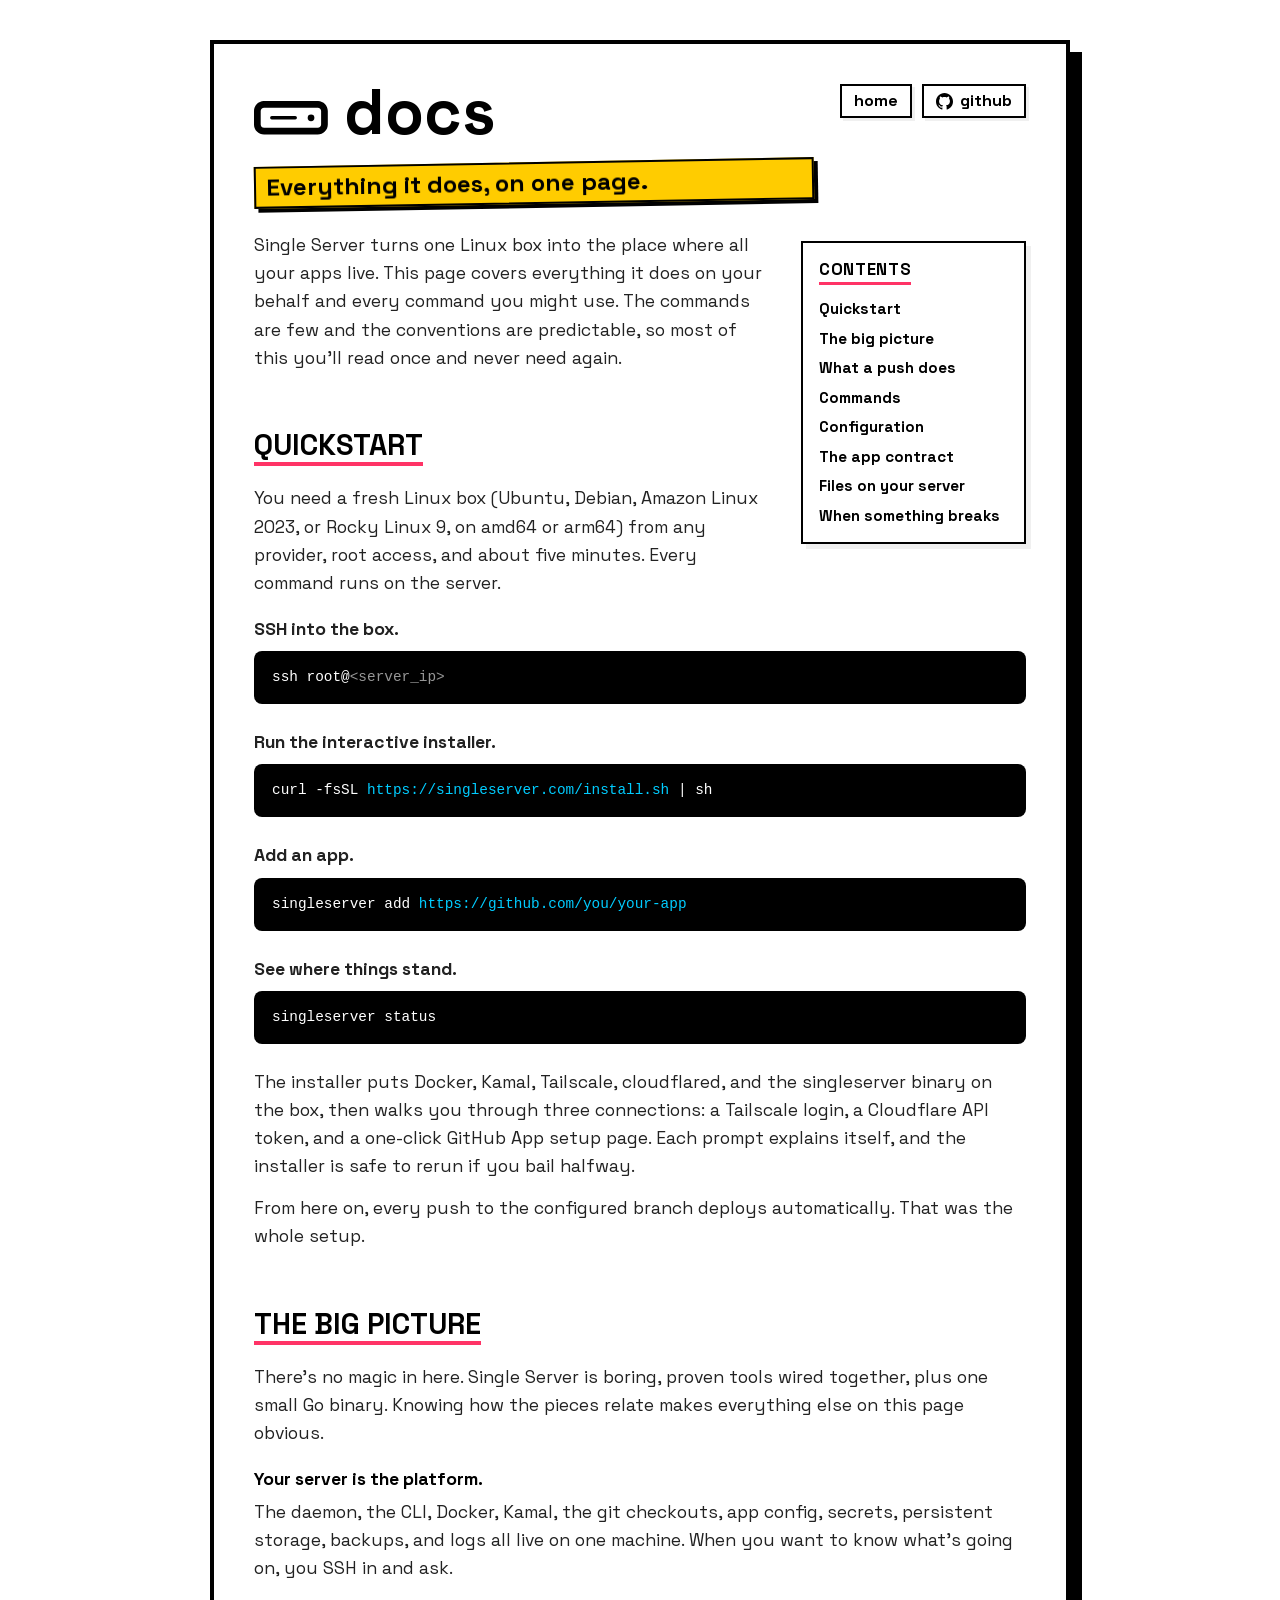
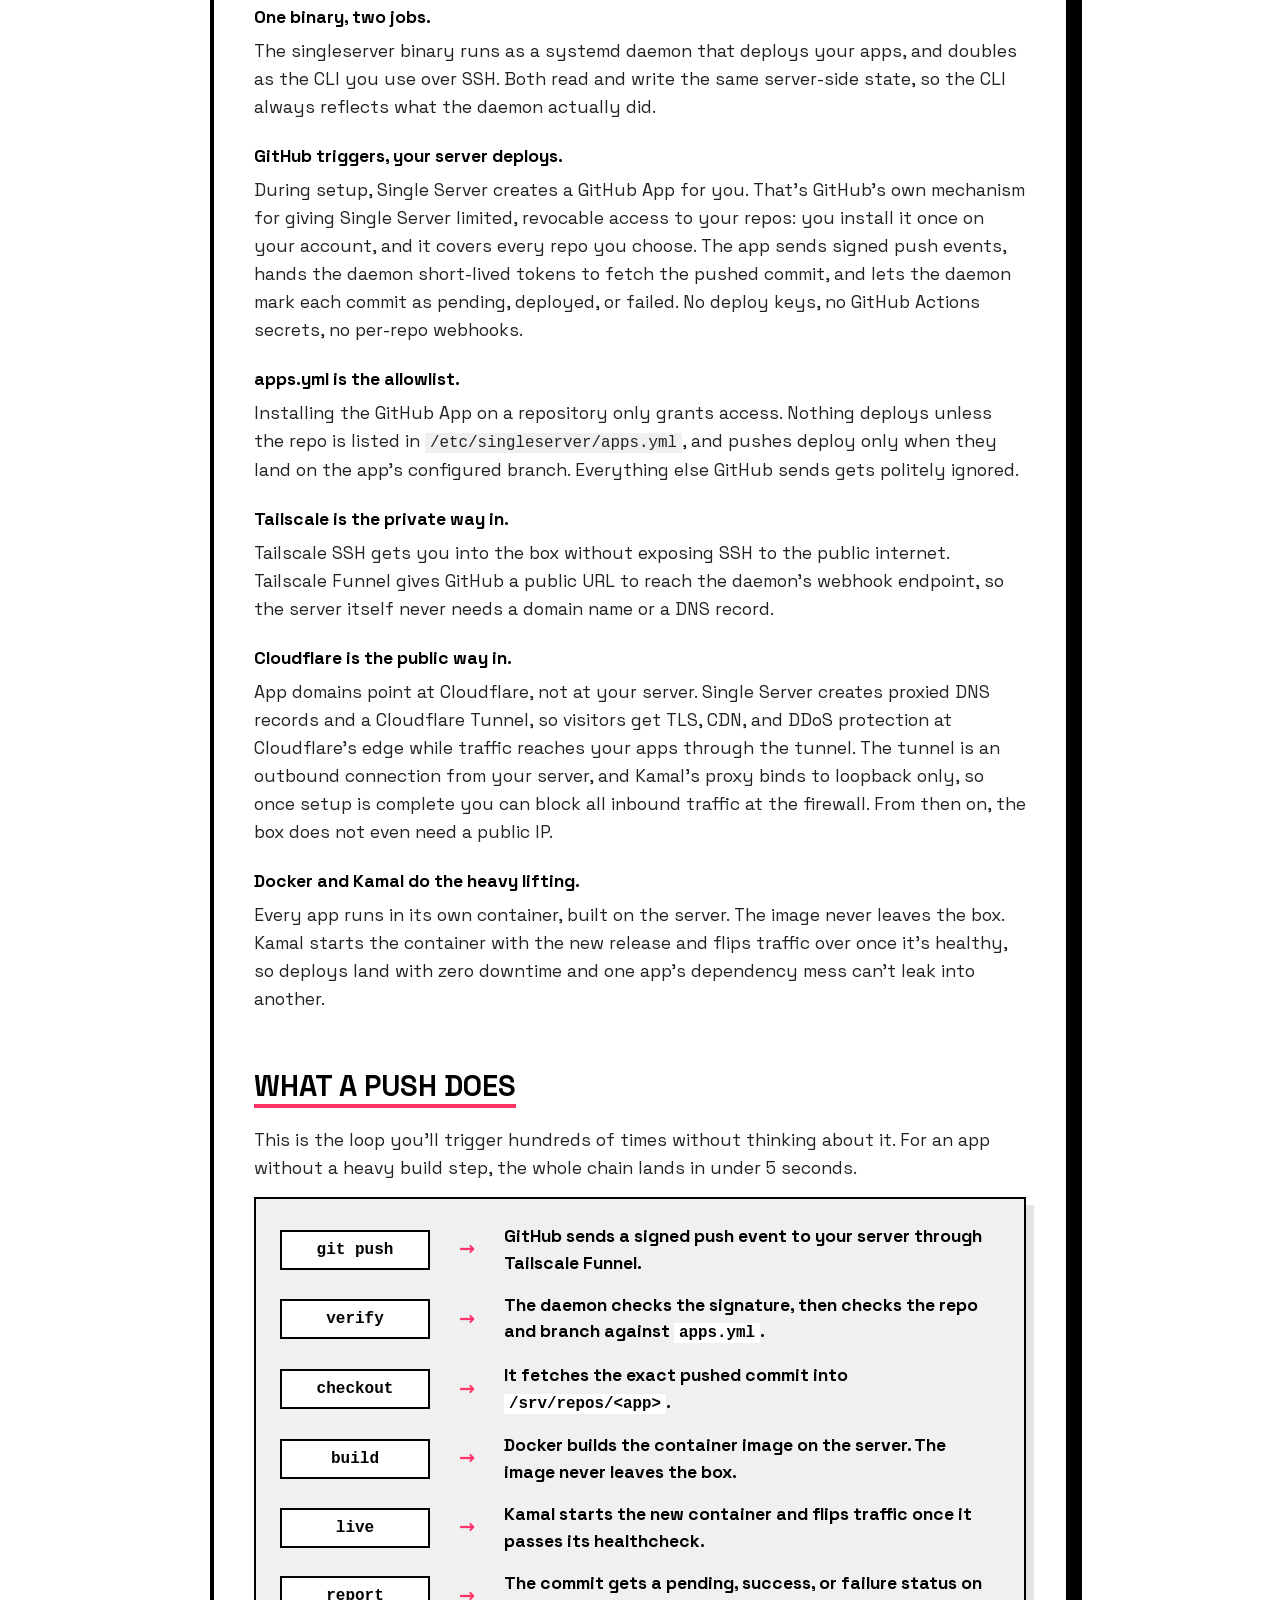
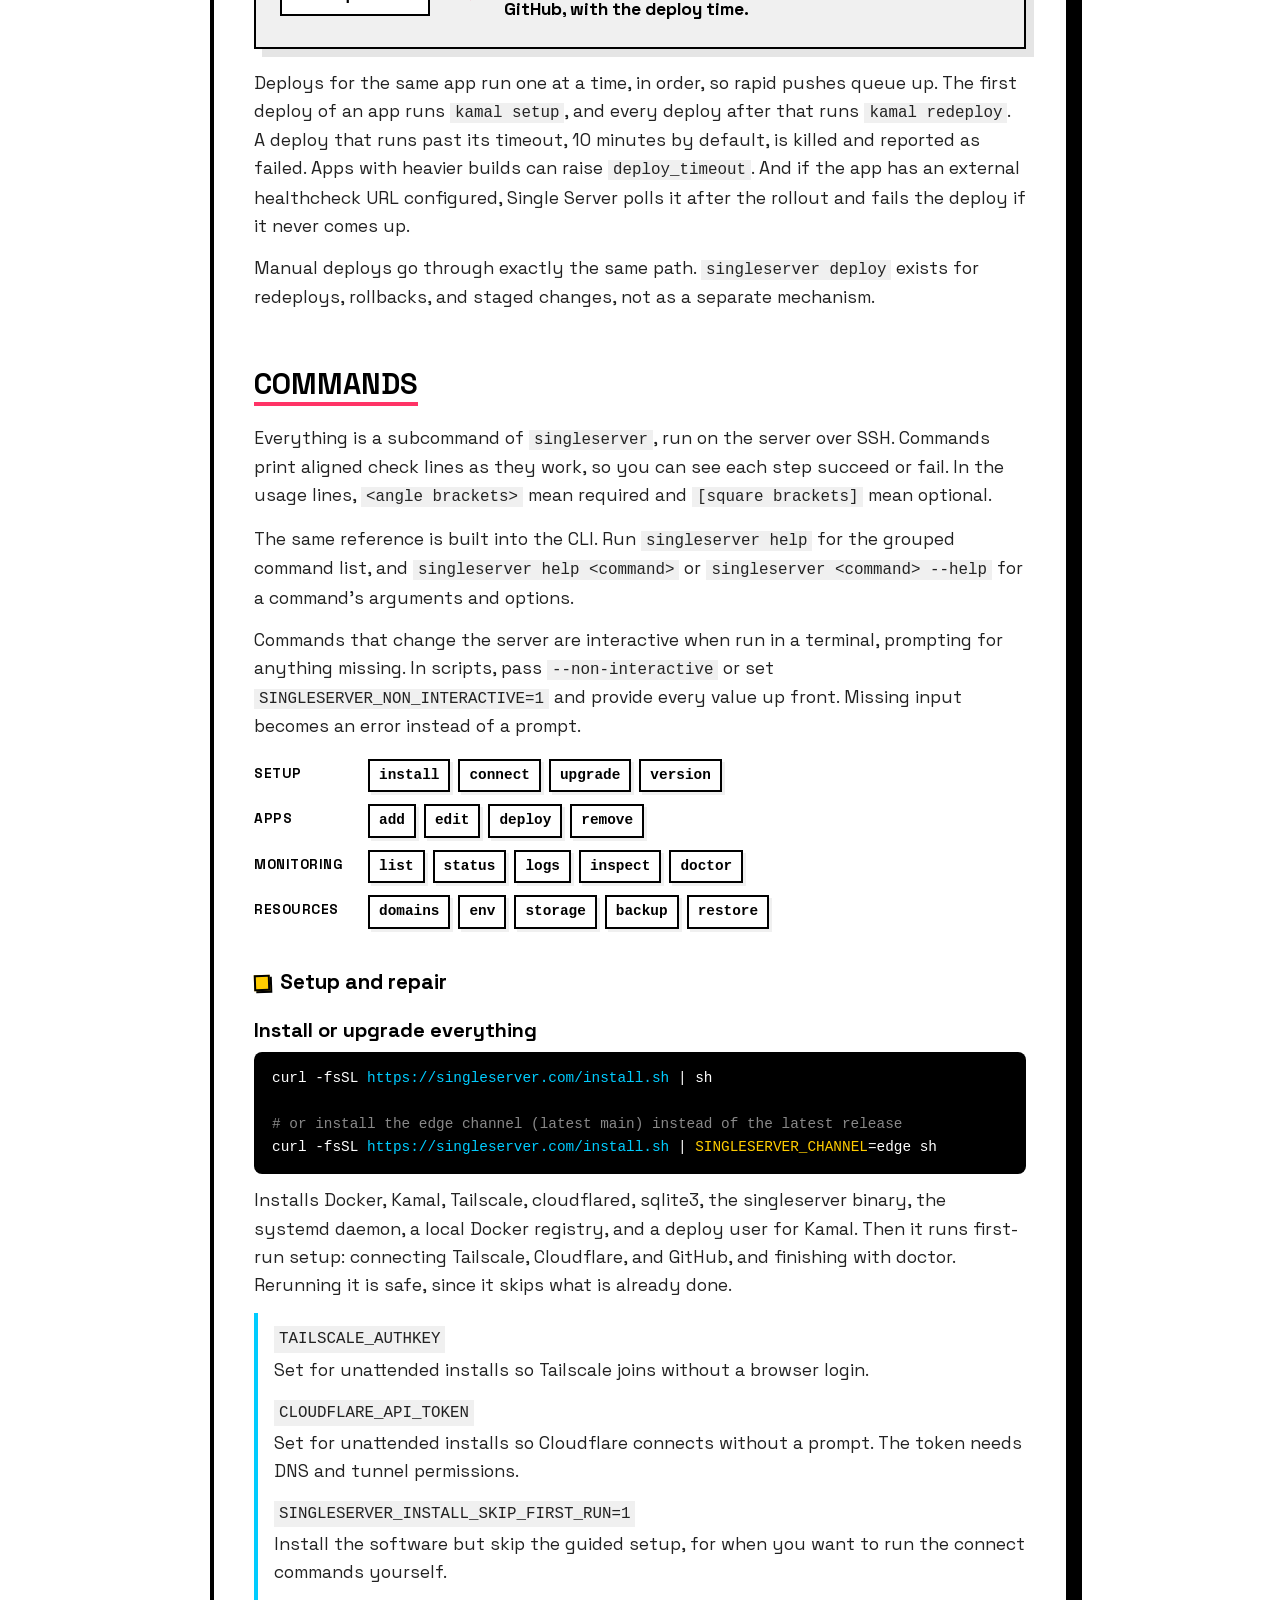
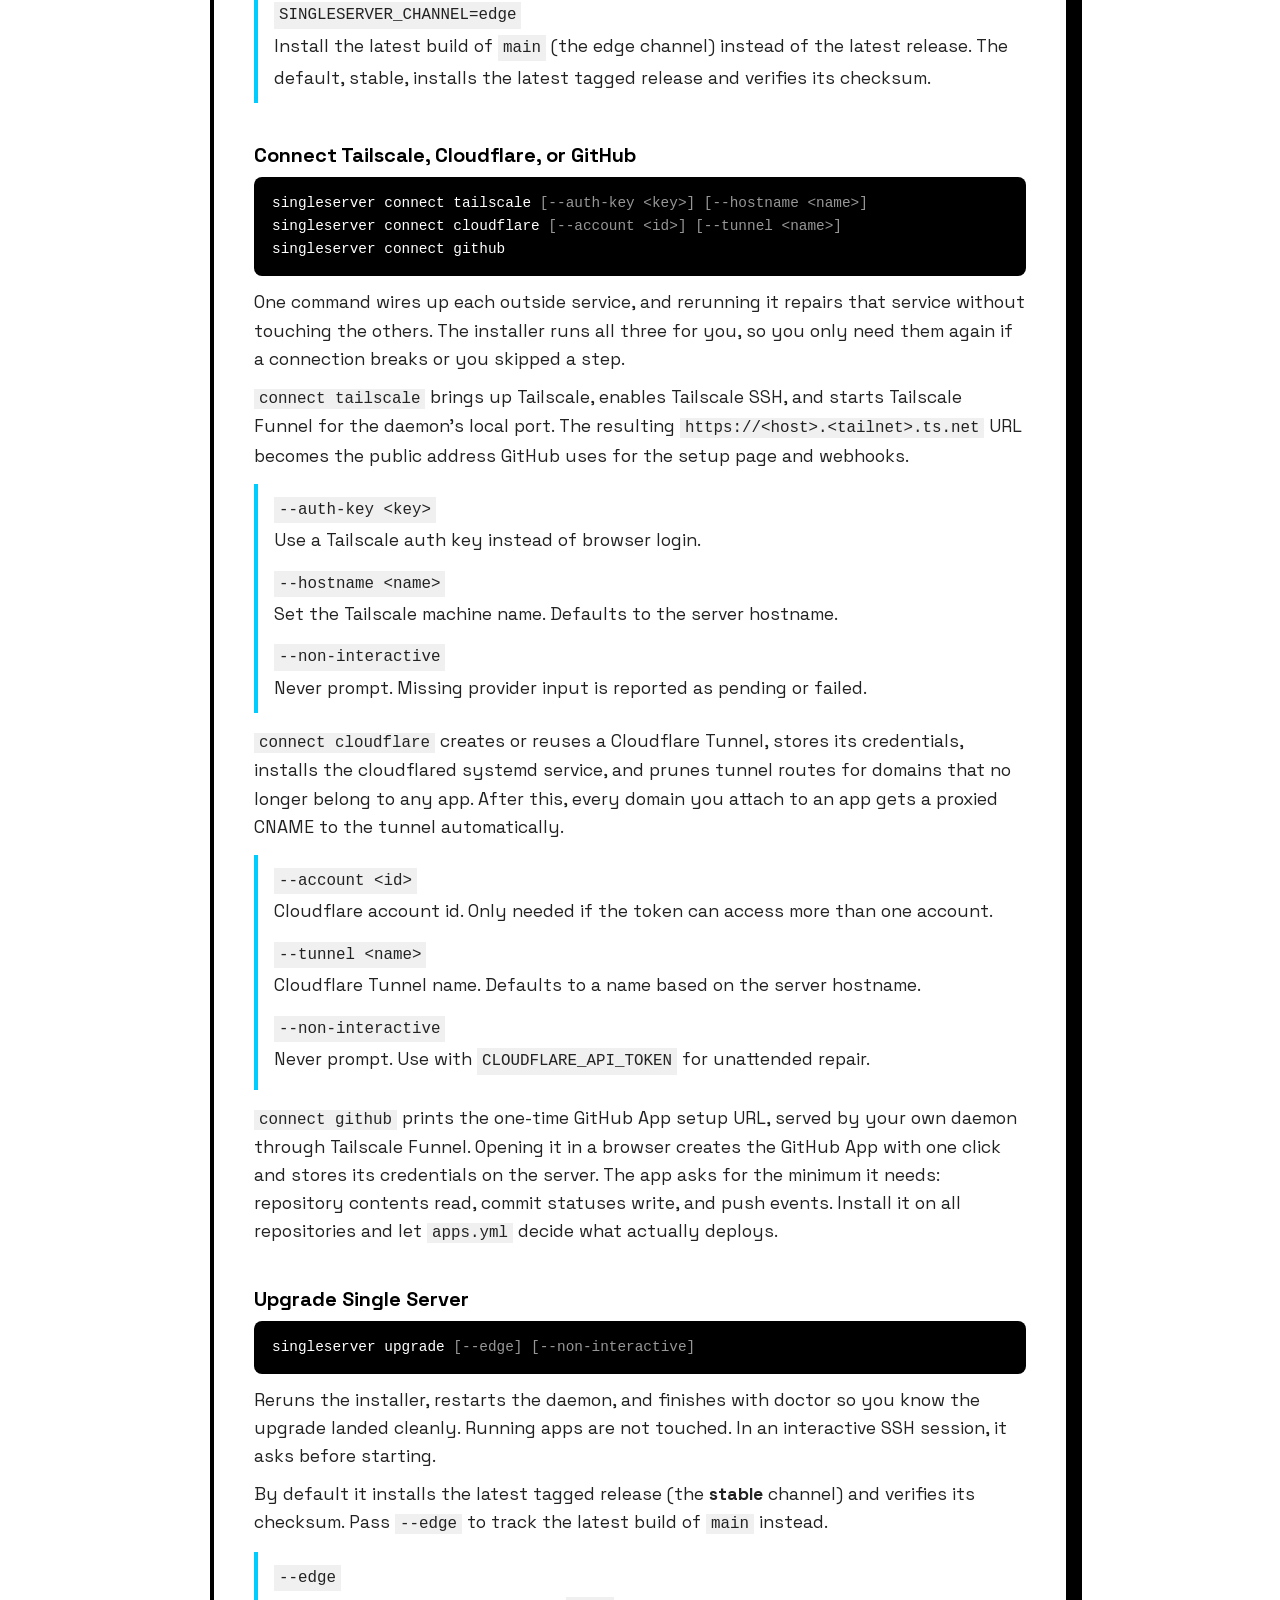
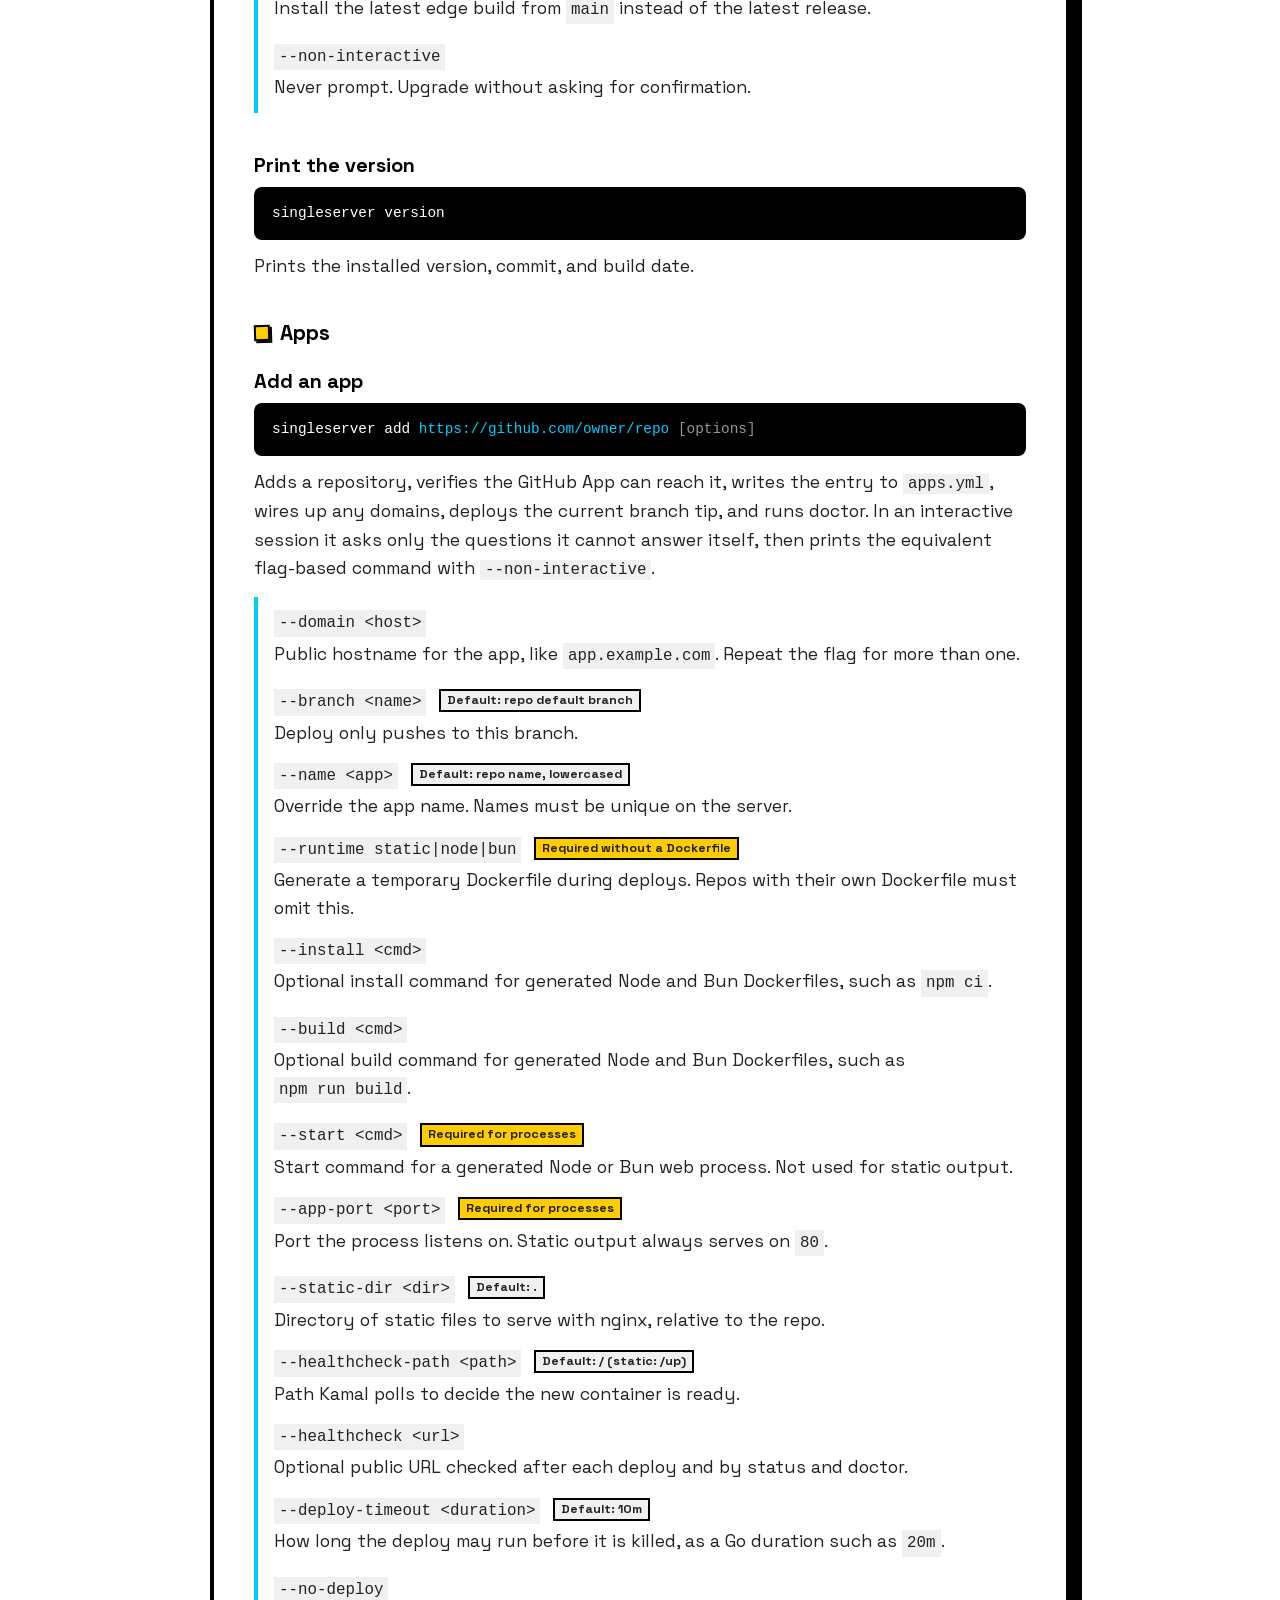
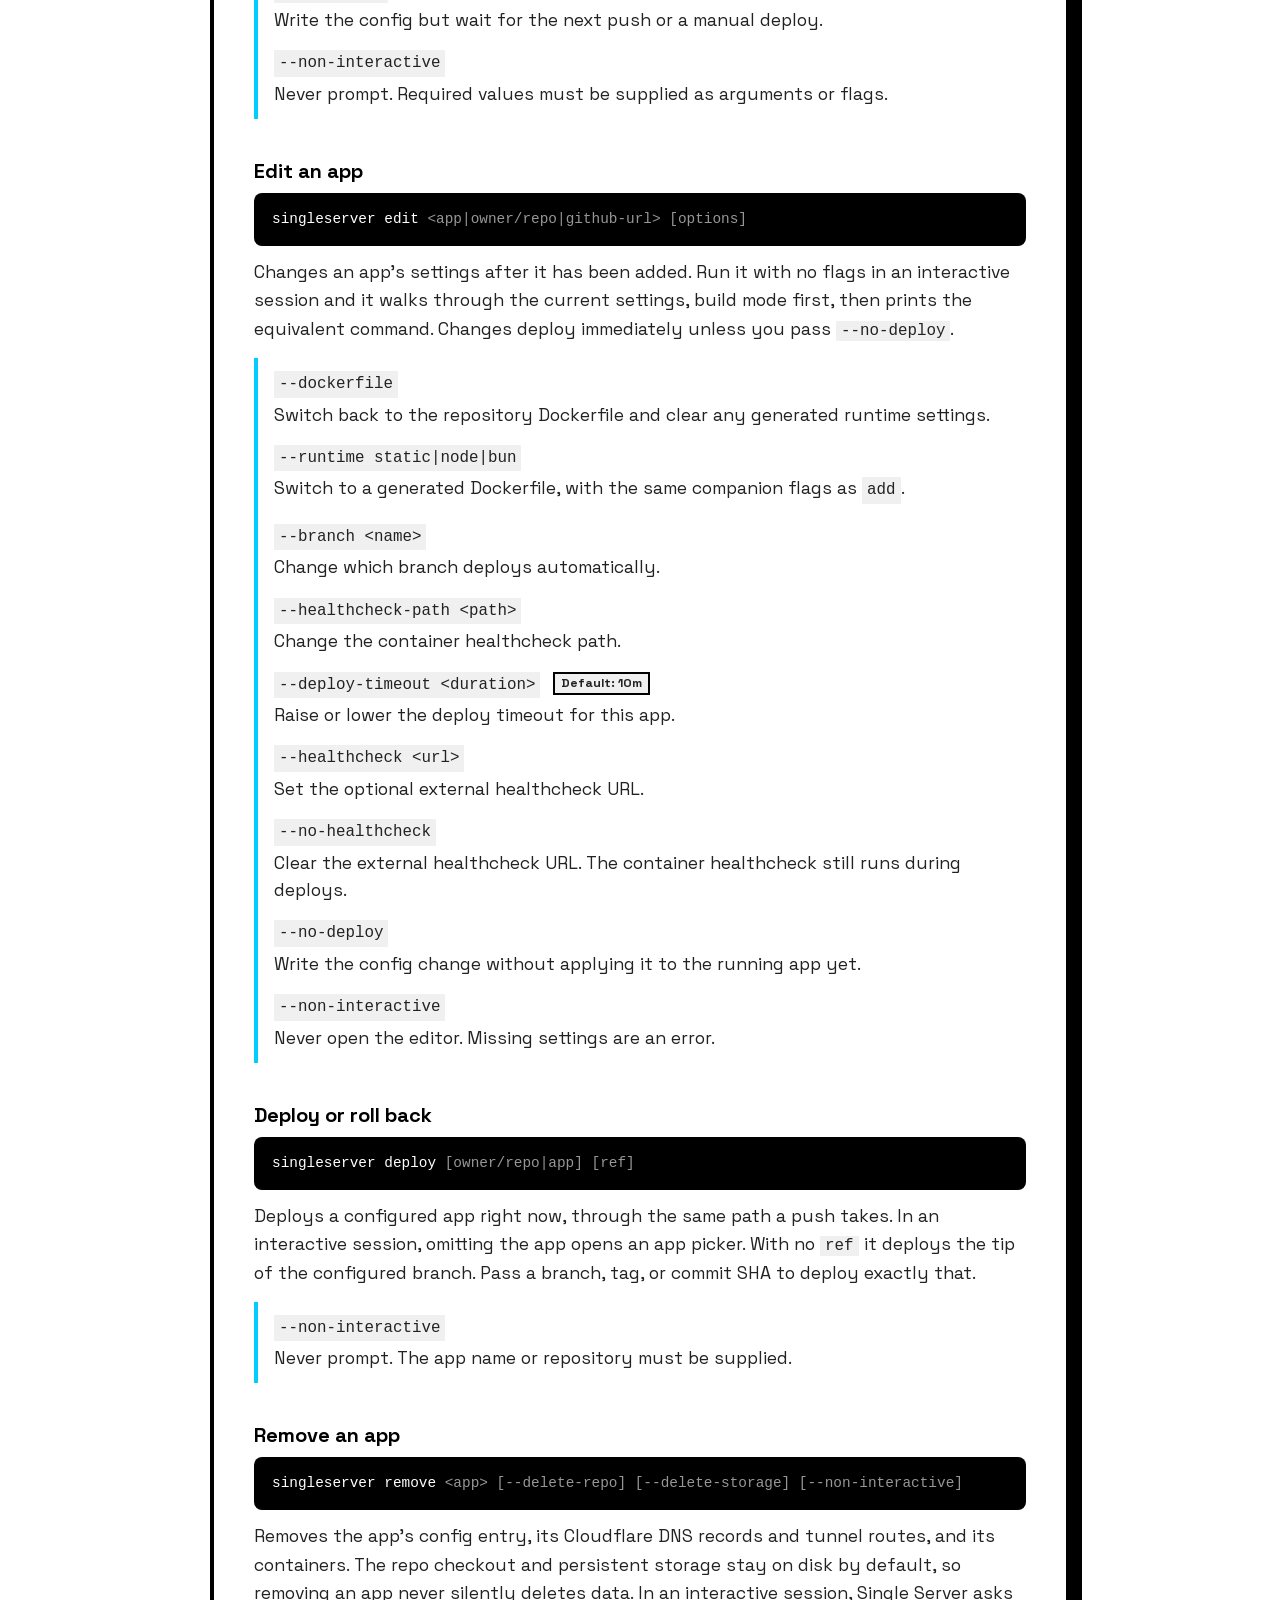
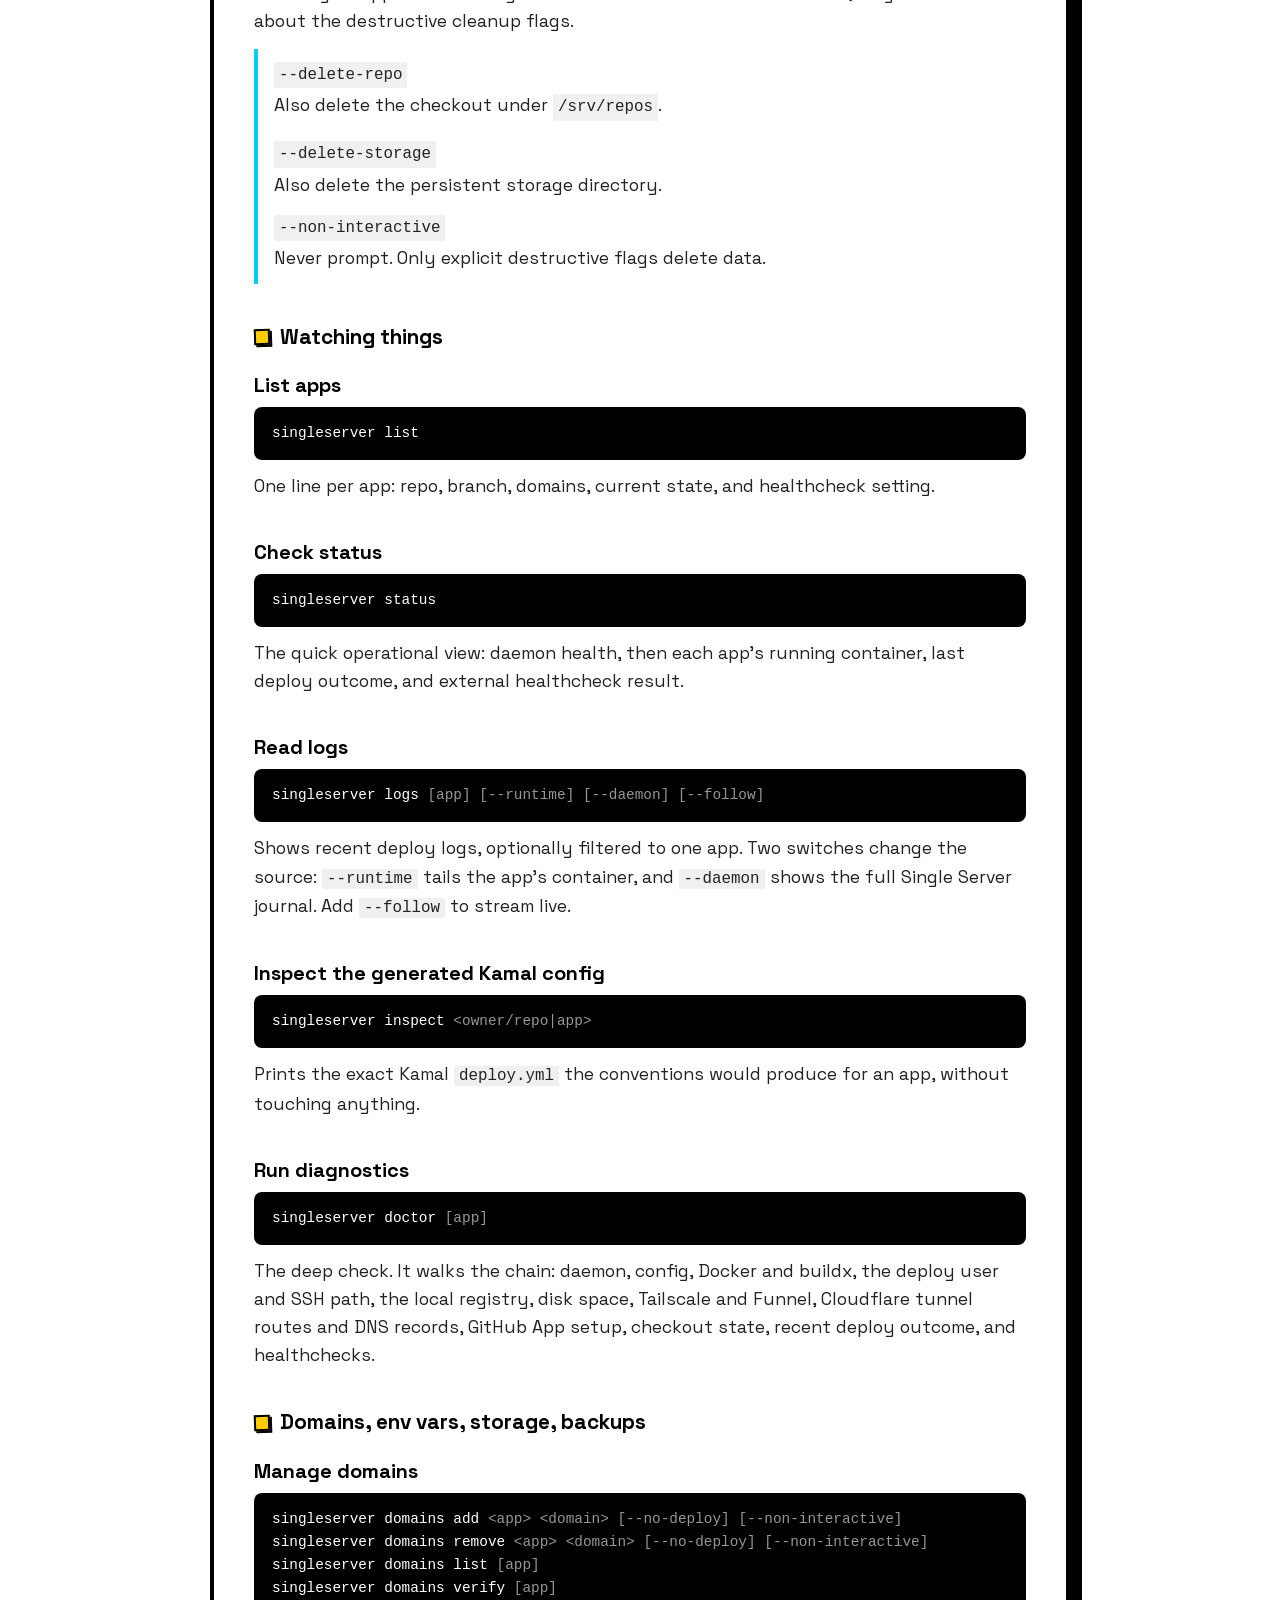
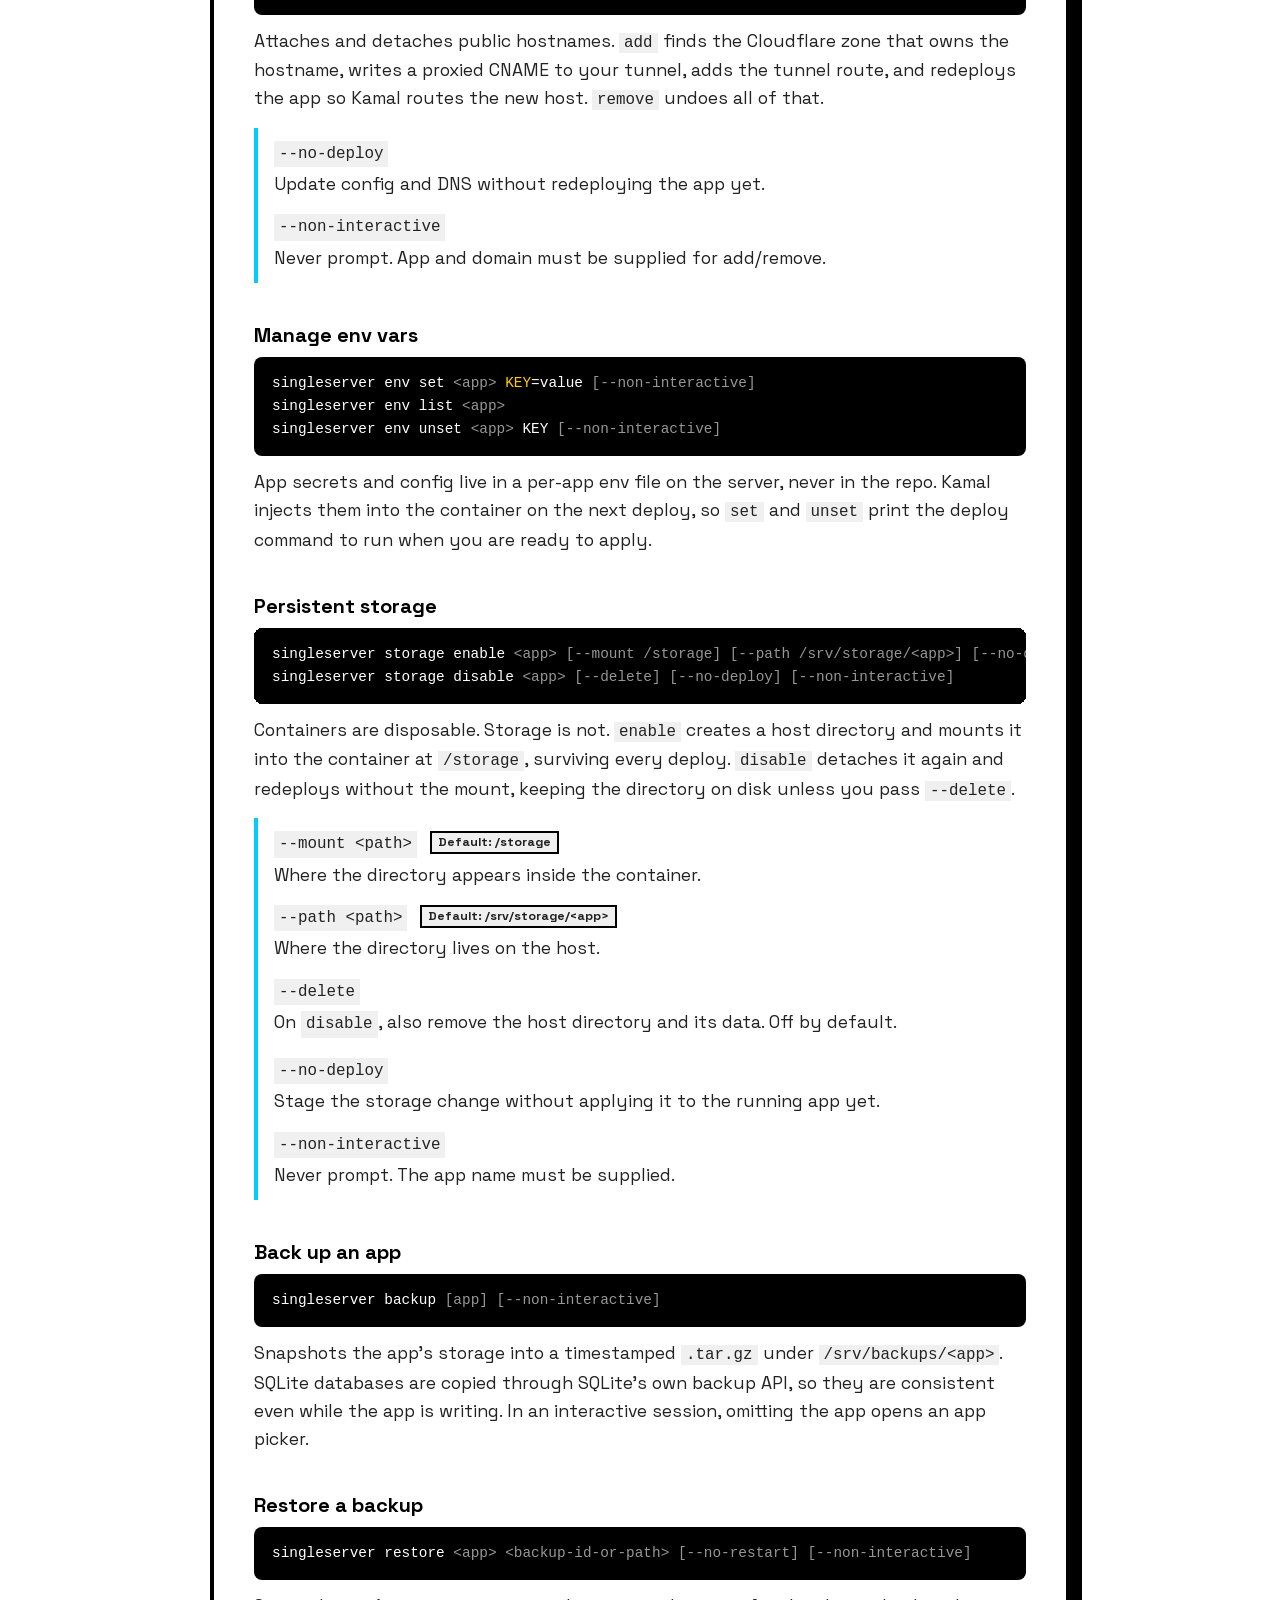
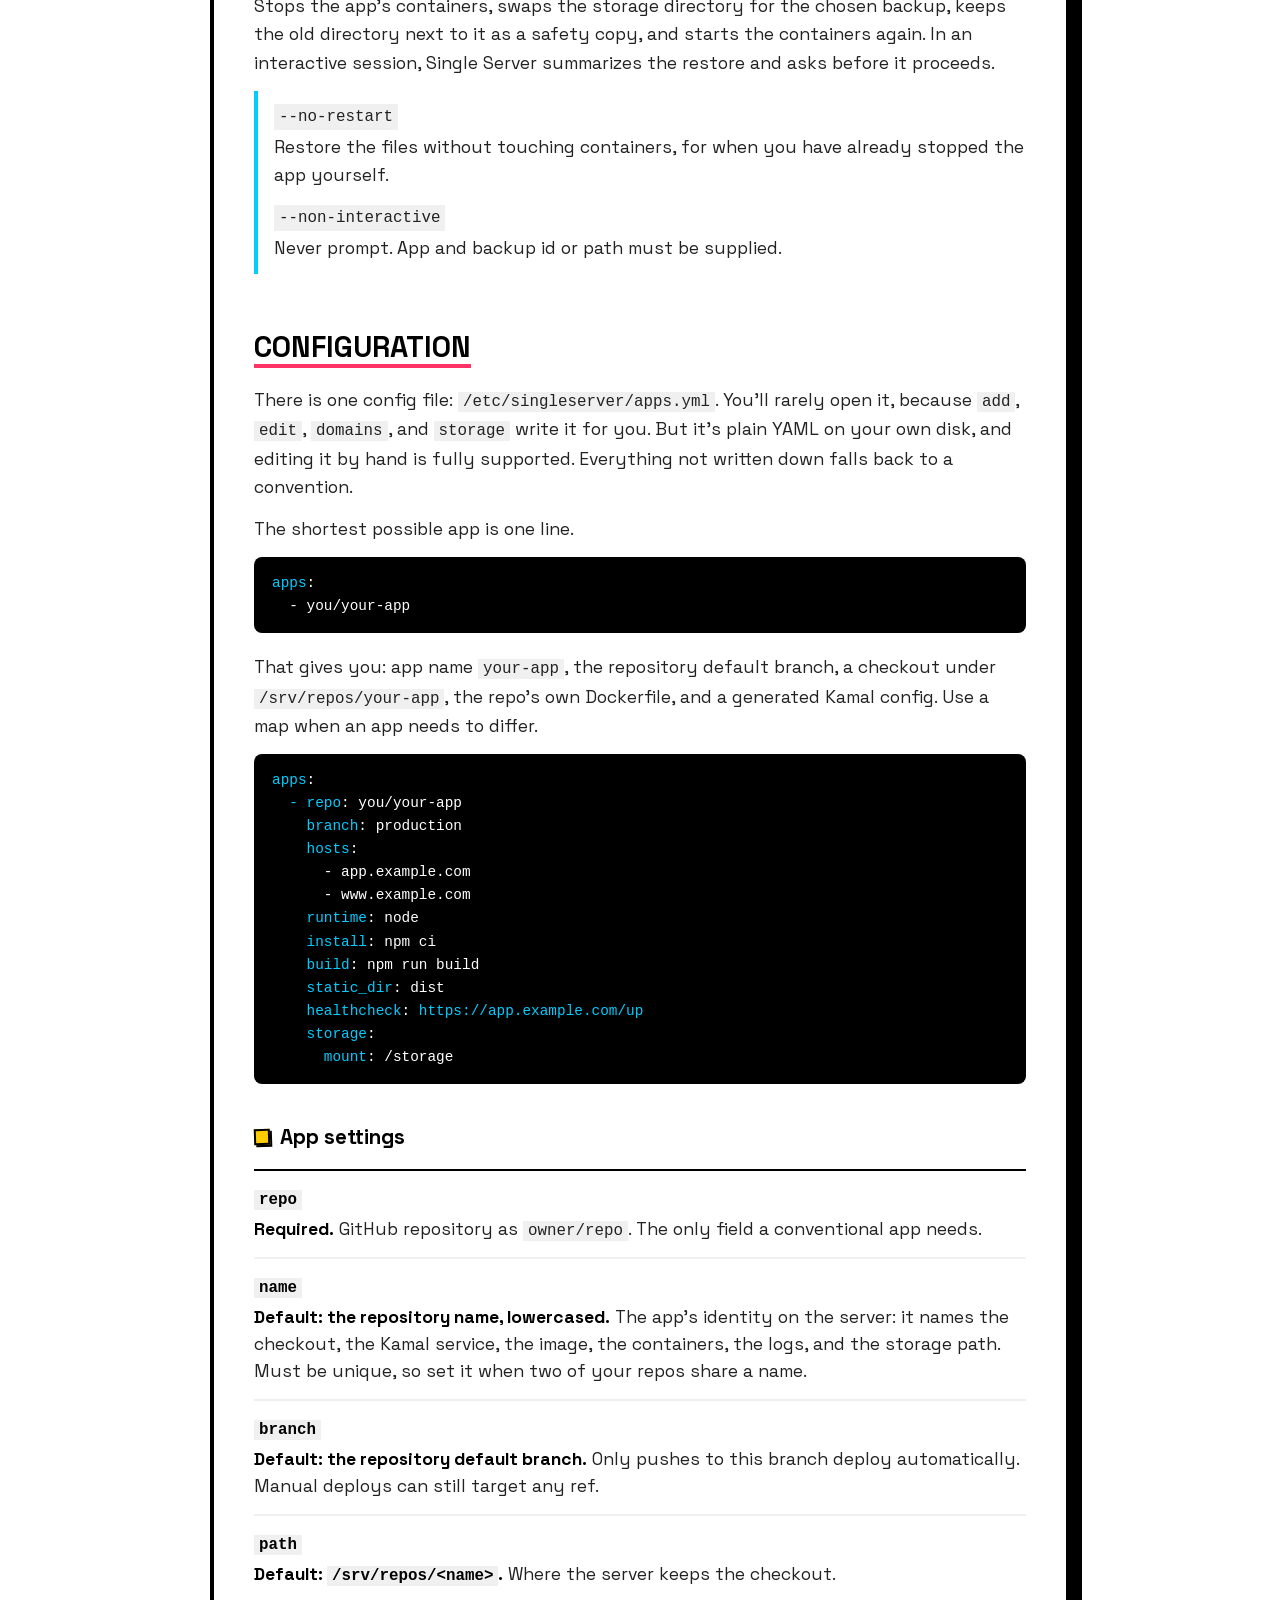
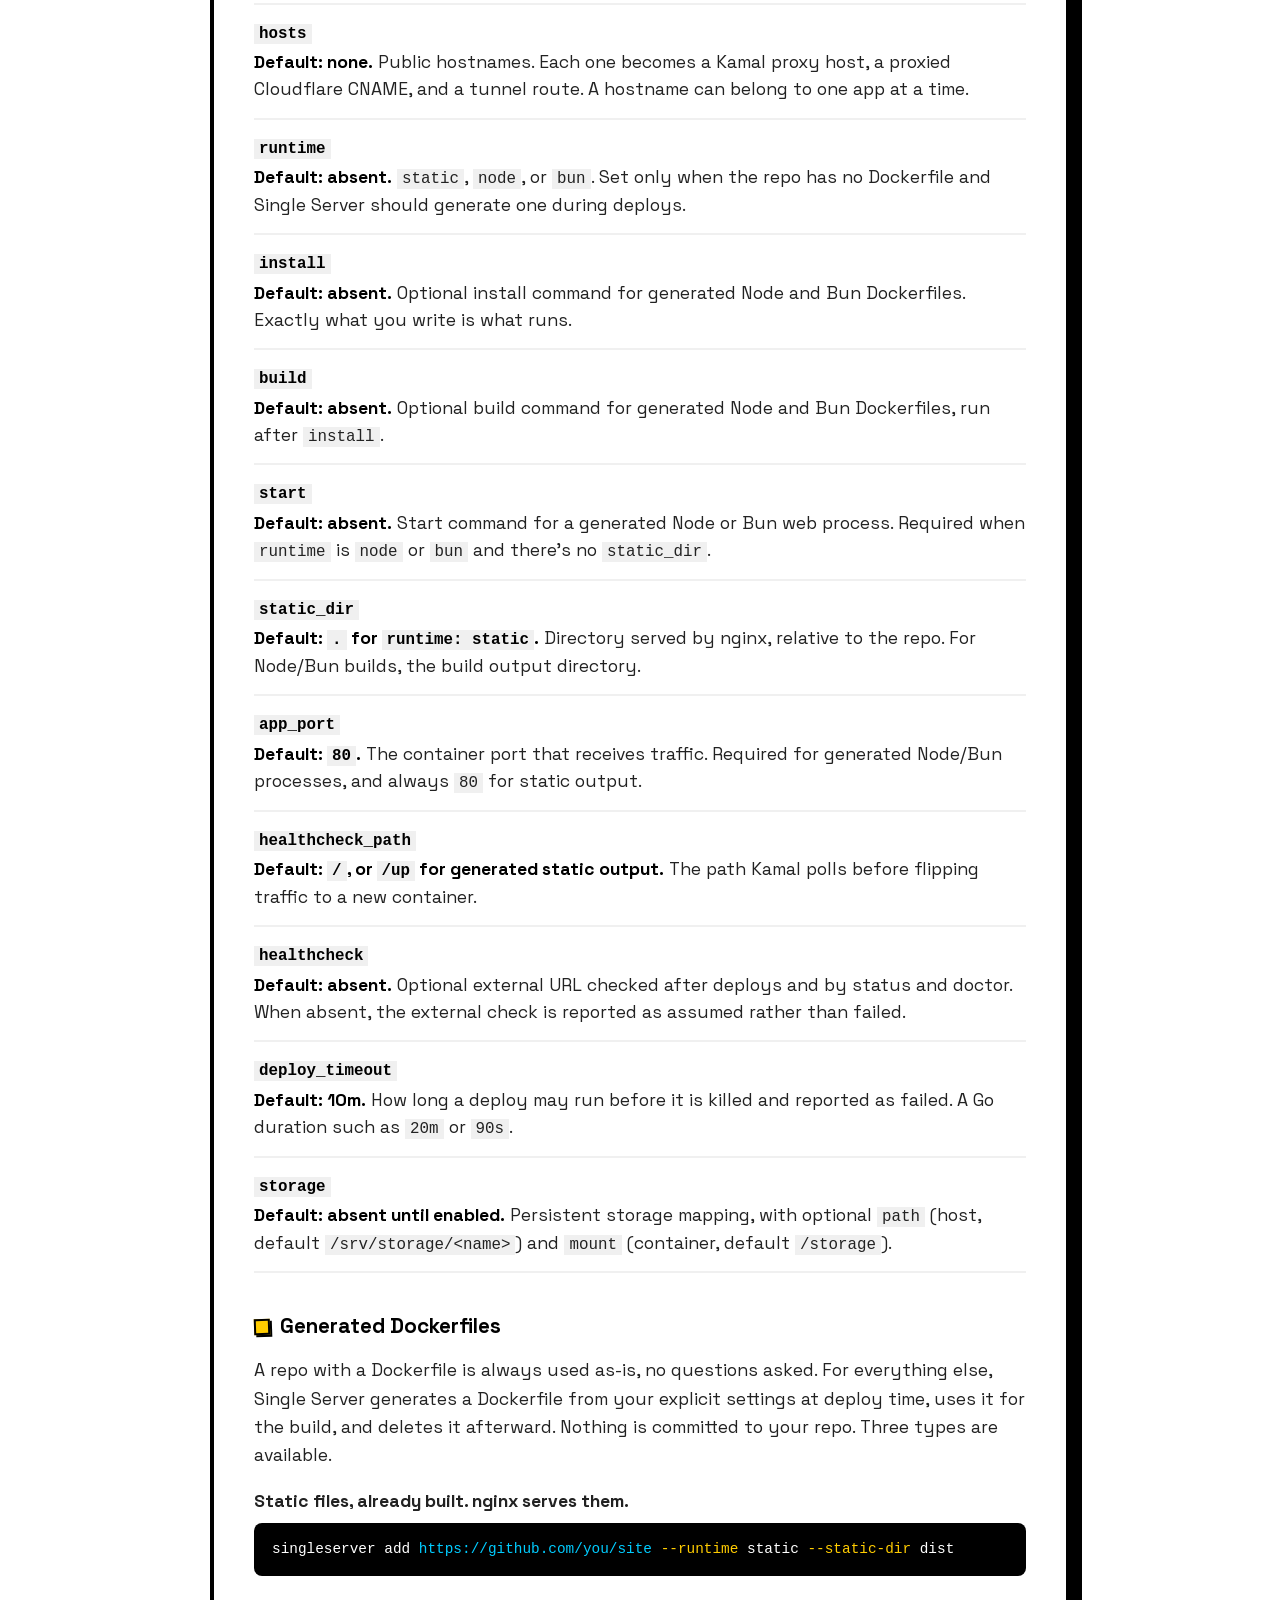
==== www/docs/index.html @ 387089c5 "Add social card metadata to docs page Co-Authored-By: Claude Opus 4.7 <noreply@anthropic.com>" ====
<!DOCTYPE html>
<html lang="en">
<head>
    <meta charset="UTF-8">
    <meta name="viewport" content="width=device-width, initial-scale=1.0">
    <title>Single Server Docs</title>
    <meta name="description" content="How Single Server works and every command it ships: setup, deploys, domains, env vars, storage, backups, and diagnostics.">
    <meta property="og:type" content="website">
    <meta property="og:site_name" content="Single Server">
    <meta property="og:title" content="Single Server Docs">
    <meta property="og:description" content="How Single Server works and every command it ships: setup, deploys, domains, env vars, storage, backups, and diagnostics.">
    <meta property="og:url" content="https://singleserver.com/docs/">
    <meta property="og:image" content="https://singleserver.com/og-image.png?v=1">
    <meta property="og:image:width" content="1200">
    <meta property="og:image:height" content="630">
    <meta property="og:image:alt" content="The Single Server homepage">
    <meta name="twitter:card" content="summary_large_image">
    <meta name="twitter:title" content="Single Server Docs">
    <meta name="twitter:description" content="How Single Server works and every command it ships: setup, deploys, domains, env vars, storage, backups, and diagnostics.">
    <meta name="twitter:image" content="https://singleserver.com/og-image.png?v=1">
    <meta name="twitter:image:alt" content="The Single Server homepage">
    <link rel="icon" href="/favicon.ico" sizes="any">
    <link rel="icon" type="image/png" sizes="16x16" href="/favicon-16x16.png">
    <link rel="icon" type="image/png" sizes="32x32" href="/favicon-32x32.png">
    <link rel="icon" type="image/png" sizes="48x48" href="/favicon-48x48.png">
    <link rel="apple-touch-icon" sizes="180x180" href="/apple-touch-icon.png">
    <link rel="manifest" href="/site.webmanifest">
    <meta name="theme-color" content="#ffffff">
    <link rel="preload" href="../fonts/space-grotesk.woff2" as="font" type="font/woff2" crossorigin>
    <link rel="stylesheet" href="../style.css">
    <script src="../script.js" defer></script>
    <script data-collect-dnt="true" async src="https://scripts.simpleanalyticscdn.com/latest.js"></script>
</head>
<body class="page-docs">

<main>
    <nav class="site-nav" aria-label="Site">
        <a href="/">home</a>
        <a href="https://github.com/dvassallo/singleserver"><svg viewBox="0 0 24 24" fill="currentColor" aria-hidden="true"><path d="M12 0c-6.626 0-12 5.373-12 12 0 5.302 3.438 9.8 8.207 11.387.599.111.793-.261.793-.577v-2.234c-3.338.726-4.033-1.416-4.033-1.416-.546-1.387-1.333-1.756-1.333-1.756-1.089-.745.083-.729.083-.729 1.205.084 1.839 1.237 1.839 1.237 1.07 1.834 2.807 1.304 3.492.997.107-.775.418-1.305.762-1.604-2.665-.305-5.467-1.334-5.467-5.931 0-1.311.469-2.381 1.236-3.221-.124-.303-.535-1.524.117-3.176 0 0 1.008-.322 3.301 1.23.957-.266 1.983-.399 3.003-.404 1.02.005 2.047.138 3.006.404 2.291-1.552 3.297-1.23 3.297-1.23.653 1.653.242 2.874.118 3.176.77.84 1.235 1.911 1.235 3.221 0 4.609-2.807 5.624-5.479 5.921.43.372.823 1.102.823 2.222v3.293c0 .319.192.694.801.576 4.765-1.589 8.199-6.086 8.199-11.386 0-6.627-5.373-12-12-12z"/></svg>github</a>
    </nav>

    <header>
        <h1><a class="brand-link" href="/" aria-label="Single Server home"><svg class="brand-icon" viewBox="0 0 512 233" fill="currentColor" aria-hidden="true"><path d="M69.8 23.3v23.3h372.4c12.8 0 23.2 10.4 23.3 23.3V163c0 12.8-10.4 23.2-23.3 23.3H69.8c-12.8 0-23.2-10.4-23.3-23.3V69.9C46.6 57 57 46.6 69.8 46.5zV0C31.2 0 0 31.2 0 69.8v93.1c0 38.6 31.2 69.8 69.8 69.8h372.4c38.6 0 69.8-31.3 69.8-69.8V69.8C512 31.2 480.8 0 442.2 0H69.8z"/><rect x="111.7" y="104.7" width="186.2" height="23.3" rx="11.6"/><circle cx="395.6" cy="116.4" r="23.3"/></svg></a><span>docs</span></h1>
        <div
            class="tagline"
            data-slogan-rotator
            data-slogans='["The full manual. It&#39;s not long.","Everything it does, on one page.","Read once, deploy forever.","The FM in RTFM.","Spoiler: git push does most of it.","Ctrl+F counts as navigation.","Shorter than your old deploy script.","The whole CLI in one scroll.","Docs for a tool that mostly disappears.","Feed this page to your agent."]'
        ><span class="tagline-text">The full manual. It's not long.</span></div>
        <nav class="toc" aria-label="Table of contents">
            <span class="toc-label">Contents</span>
            <a href="#quickstart">Quickstart</a>
            <a href="#big-picture">The big picture</a>
            <a href="#deploys">What a push does</a>
            <a href="#commands">Commands</a>
            <a href="#config">Configuration</a>
            <a href="#contract">The app contract</a>
            <a href="#files">Files on your server</a>
            <a href="#troubleshooting">When something breaks</a>
        </nav>
        <p class="lede">Single Server turns one Linux box into the place where all your apps live. This page covers everything it does on your behalf and every command you might use. The commands are few and the conventions are predictable, so most of this you'll read once and never need again.</p>
    </header>

    <section id="quickstart">
        <h2>Quickstart</h2>
        <p>You need a fresh Linux box (Ubuntu, Debian, Amazon Linux 2023, or Rocky Linux 9, on amd64 or arm64) from any provider, root access, and about five minutes. Every command runs on the server.</p>

        <div class="step-list">
            <div>
                <p class="step-title">SSH into the box.</p>
                <div class="code-wrapper">
                    <pre class="code-block">ssh root@&lt;server_ip&gt;</pre>
                    <button class="copy-btn" aria-label="Copy to clipboard">
                        <svg viewBox="0 0 24 24" fill="currentColor"><path d="M16 1H4c-1.1 0-2 .9-2 2v14h2V3h12V1zm3 4H8c-1.1 0-2 .9-2 2v14c0 1.1.9 2 2 2h11c1.1 0 2-.9 2-2V7c0-1.1-.9-2-2-2zm0 16H8V7h11v14z"/></svg>
                    </button>
                </div>
            </div>
            <div>
                <p class="step-title">Run the interactive installer.</p>
                <div class="code-wrapper">
                    <pre class="code-block">curl -fsSL <span class="accent">https://singleserver.com/install.sh</span> | sh</pre>
                    <button class="copy-btn" aria-label="Copy to clipboard">
                        <svg viewBox="0 0 24 24" fill="currentColor"><path d="M16 1H4c-1.1 0-2 .9-2 2v14h2V3h12V1zm3 4H8c-1.1 0-2 .9-2 2v14c0 1.1.9 2 2 2h11c1.1 0 2-.9 2-2V7c0-1.1-.9-2-2-2zm0 16H8V7h11v14z"/></svg>
                    </button>
                </div>
            </div>
            <div>
                <p class="step-title">Add an app.</p>
                <div class="code-wrapper">
                    <pre class="code-block">singleserver add <span class="accent">https://github.com/you/your-app</span></pre>
                    <button class="copy-btn" aria-label="Copy to clipboard">
                        <svg viewBox="0 0 24 24" fill="currentColor"><path d="M16 1H4c-1.1 0-2 .9-2 2v14h2V3h12V1zm3 4H8c-1.1 0-2 .9-2 2v14c0 1.1.9 2 2 2h11c1.1 0 2-.9 2-2V7c0-1.1-.9-2-2-2zm0 16H8V7h11v14z"/></svg>
                    </button>
                </div>
            </div>
            <div>
                <p class="step-title">See where things stand.</p>
                <div class="code-wrapper">
                    <pre class="code-block">singleserver status</pre>
                    <button class="copy-btn" aria-label="Copy to clipboard">
                        <svg viewBox="0 0 24 24" fill="currentColor"><path d="M16 1H4c-1.1 0-2 .9-2 2v14h2V3h12V1zm3 4H8c-1.1 0-2 .9-2 2v14c0 1.1.9 2 2 2h11c1.1 0 2-.9 2-2V7c0-1.1-.9-2-2-2zm0 16H8V7h11v14z"/></svg>
                    </button>
                </div>
            </div>
        </div>

        <p>The installer puts Docker, Kamal, Tailscale, cloudflared, and the singleserver binary on the box, then walks you through three connections: a Tailscale login, a Cloudflare API token, and a one-click GitHub App setup page. Each prompt explains itself, and the installer is safe to rerun if you bail halfway.</p>
        <p>From here on, every push to the configured branch deploys automatically. That was the whole setup.</p>
    </section>

    <section id="big-picture">
        <h2>The big picture</h2>
        <p>There's no magic in here. Single Server is boring, proven tools wired together, plus one small Go binary. Knowing how the pieces relate makes everything else on this page obvious.</p>

        <div class="idea-list">
            <div>
                <strong>Your server is the platform.</strong>
                <p>The daemon, the CLI, Docker, Kamal, the git checkouts, app config, secrets, persistent storage, backups, and logs all live on one machine. When you want to know what's going on, you SSH in and ask.</p>
            </div>
            <div>
                <strong>One binary, two jobs.</strong>
                <p>The singleserver binary runs as a systemd daemon that deploys your apps, and doubles as the CLI you use over SSH. Both read and write the same server-side state, so the CLI always reflects what the daemon actually did.</p>
            </div>
            <div>
                <strong>GitHub triggers, your server deploys.</strong>
                <p>During setup, Single Server creates a GitHub App for you. That's GitHub's own mechanism for giving Single Server limited, revocable access to your repos: you install it once on your account, and it covers every repo you choose. The app sends signed push events, hands the daemon short-lived tokens to fetch the pushed commit, and lets the daemon mark each commit as pending, deployed, or failed. No deploy keys, no GitHub Actions secrets, no per-repo webhooks.</p>
            </div>
            <div>
                <strong>apps.yml is the allowlist.</strong>
                <p>Installing the GitHub App on a repository only grants access. Nothing deploys unless the repo is listed in <code>/etc/singleserver/apps.yml</code>, and pushes deploy only when they land on the app's configured branch. Everything else GitHub sends gets politely ignored.</p>
            </div>
            <div>
                <strong>Tailscale is the private way in.</strong>
                <p>Tailscale SSH gets you into the box without exposing SSH to the public internet. Tailscale Funnel gives GitHub a public URL to reach the daemon's webhook endpoint, so the server itself never needs a domain name or a DNS record.</p>
            </div>
            <div>
                <strong>Cloudflare is the public way in.</strong>
                <p>App domains point at Cloudflare, not at your server. Single Server creates proxied DNS records and a Cloudflare Tunnel, so visitors get TLS, CDN, and DDoS protection at Cloudflare's edge while traffic reaches your apps through the tunnel. The tunnel is an outbound connection from your server, and Kamal's proxy binds to loopback only, so once setup is complete you can block all inbound traffic at the firewall. From then on, the box does not even need a public IP.</p>
            </div>
            <div>
                <strong>Docker and Kamal do the heavy lifting.</strong>
                <p>Every app runs in its own container, built on the server. The image never leaves the box. Kamal starts the container with the new release and flips traffic over once it's healthy, so deploys land with zero downtime and one app's dependency mess can't leak into another.</p>
            </div>
        </div>
    </section>

    <section id="deploys">
        <h2>What a push does</h2>
        <p>This is the loop you'll trigger hundreds of times without thinking about it. For an app without a heavy build step, the whole chain lands in under 5 seconds.</p>

        <div class="flow-box">
            <div class="flow-row">
                <span class="pill">git push</span>
                <span class="connector">&rarr;</span>
                <span class="result">GitHub sends a signed push event to your server through Tailscale Funnel.</span>
            </div>
            <div class="flow-row">
                <span class="pill">verify</span>
                <span class="connector">&rarr;</span>
                <span class="result">The daemon checks the signature, then checks the repo and branch against <code>apps.yml</code>.</span>
            </div>
            <div class="flow-row">
                <span class="pill">checkout</span>
                <span class="connector">&rarr;</span>
                <span class="result">It fetches the exact pushed commit into <code>/srv/repos/&lt;app&gt;</code>.</span>
            </div>
            <div class="flow-row">
                <span class="pill">build</span>
                <span class="connector">&rarr;</span>
                <span class="result">Docker builds the container image on the server. The image never leaves the box.</span>
            </div>
            <div class="flow-row">
                <span class="pill">live</span>
                <span class="connector">&rarr;</span>
                <span class="result">Kamal starts the new container and flips traffic once it passes its healthcheck.</span>
            </div>
            <div class="flow-row">
                <span class="pill">report</span>
                <span class="connector">&rarr;</span>
                <span class="result">The commit gets a pending, success, or failure status on GitHub, with the deploy time.</span>
            </div>
        </div>

        <p>Deploys for the same app run one at a time, in order, so rapid pushes queue up. The first deploy of an app runs <code>kamal setup</code>, and every deploy after that runs <code>kamal redeploy</code>. A deploy that runs past its timeout, 10 minutes by default, is killed and reported as failed. Apps with heavier builds can raise <code>deploy_timeout</code>. And if the app has an external healthcheck URL configured, Single Server polls it after the rollout and fails the deploy if it never comes up.</p>
        <p>Manual deploys go through exactly the same path. <code>singleserver deploy</code> exists for redeploys, rollbacks, and staged changes, not as a separate mechanism.</p>
    </section>

    <section id="commands">
        <h2>Commands</h2>
        <p>Everything is a subcommand of <code>singleserver</code>, run on the server over SSH. Commands print aligned check lines as they work, so you can see each step succeed or fail. In the usage lines, <code>&lt;angle brackets&gt;</code> mean required and <code>[square brackets]</code> mean optional.</p>
        <p>The same reference is built into the CLI. Run <code>singleserver help</code> for the grouped command list, and <code>singleserver help &lt;command&gt;</code> or <code>singleserver &lt;command&gt; --help</code> for a command's arguments and options.</p>
        <p>Commands that change the server are interactive when run in a terminal, prompting for anything missing. In scripts, pass <code>--non-interactive</code> or set <code>SINGLESERVER_NON_INTERACTIVE=1</code> and provide every value up front. Missing input becomes an error instead of a prompt.</p>

        <nav class="command-index" aria-label="Command index">
            <div class="command-index-group">
                <a class="command-index-label" href="#setup-commands">Setup</a>
                <div class="command-index-items">
                    <a href="#cmd-install">install</a>
                    <a href="#cmd-connect">connect</a>
                    <a href="#cmd-upgrade">upgrade</a>
                    <a href="#cmd-version">version</a>
                </div>
            </div>
            <div class="command-index-group">
                <a class="command-index-label" href="#app-commands">Apps</a>
                <div class="command-index-items">
                    <a href="#cmd-add">add</a>
                    <a href="#cmd-edit">edit</a>
                    <a href="#cmd-deploy">deploy</a>
                    <a href="#cmd-remove">remove</a>
                </div>
            </div>
            <div class="command-index-group">
                <a class="command-index-label" href="#observe-commands">Monitoring</a>
                <div class="command-index-items">
                    <a href="#cmd-list">list</a>
                    <a href="#cmd-status">status</a>
                    <a href="#cmd-logs">logs</a>
                    <a href="#cmd-inspect">inspect</a>
                    <a href="#cmd-doctor">doctor</a>
                </div>
            </div>
            <div class="command-index-group">
                <a class="command-index-label" href="#resource-commands">Resources</a>
                <div class="command-index-items">
                    <a href="#cmd-domains">domains</a>
                    <a href="#cmd-env">env</a>
                    <a href="#cmd-storage">storage</a>
                    <a href="#cmd-backup">backup</a>
                    <a href="#cmd-restore">restore</a>
                </div>
            </div>
        </nav>

        <h3 id="setup-commands">Setup and repair</h3>
        <div class="command-list">
            <div class="command" id="cmd-install">
                <h4>Install or upgrade everything</h4>
                <div class="code-wrapper">
                    <pre class="code-block">curl -fsSL <span class="accent">https://singleserver.com/install.sh</span> | sh

# or install the edge channel (latest main) instead of the latest release
curl -fsSL <span class="accent">https://singleserver.com/install.sh</span> | SINGLESERVER_CHANNEL=edge sh</pre>
                </div>
                <p>Installs Docker, Kamal, Tailscale, cloudflared, sqlite3, the singleserver binary, the systemd daemon, a local Docker registry, and a deploy user for Kamal. Then it runs first-run setup: connecting Tailscale, Cloudflare, and GitHub, and finishing with doctor. Rerunning it is safe, since it skips what is already done.</p>
                <ul class="option-list">
                    <li><code>TAILSCALE_AUTHKEY</code><span>Set for unattended installs so Tailscale joins without a browser login.</span></li>
                    <li><code>CLOUDFLARE_API_TOKEN</code><span>Set for unattended installs so Cloudflare connects without a prompt. The token needs DNS and tunnel permissions.</span></li>
                    <li><code>SINGLESERVER_INSTALL_SKIP_FIRST_RUN=1</code><span>Install the software but skip the guided setup, for when you want to run the connect commands yourself.</span></li>
                    <li><code>SINGLESERVER_CHANNEL=edge</code><span>Install the latest build of <code>main</code> (the edge channel) instead of the latest release. The default, stable, installs the latest tagged release and verifies its checksum.</span></li>
                </ul>
            </div>

            <div class="command" id="cmd-connect">
                <h4>Connect Tailscale, Cloudflare, or GitHub</h4>
                <div class="code-wrapper">
                    <pre class="code-block">singleserver connect tailscale [--auth-key &lt;key&gt;] [--hostname &lt;name&gt;]
singleserver connect cloudflare [--account &lt;id&gt;] [--tunnel &lt;name&gt;]
singleserver connect github</pre>
                </div>
                <p>One command wires up each outside service, and rerunning it repairs that service without touching the others. The installer runs all three for you, so you only need them again if a connection breaks or you skipped a step.</p>
                <p><code>connect tailscale</code> brings up Tailscale, enables Tailscale SSH, and starts Tailscale Funnel for the daemon's local port. The resulting <code>https://&lt;host&gt;.&lt;tailnet&gt;.ts.net</code> URL becomes the public address GitHub uses for the setup page and webhooks.</p>
                <ul class="option-list">
                    <li><code>--auth-key &lt;key&gt;</code><span>Use a Tailscale auth key instead of browser login.</span></li>
                    <li><code>--hostname &lt;name&gt;</code><span>Set the Tailscale machine name. Defaults to the server hostname.</span></li>
                    <li><code>--non-interactive</code><span>Never prompt. Missing provider input is reported as pending or failed.</span></li>
                </ul>
                <p><code>connect cloudflare</code> creates or reuses a Cloudflare Tunnel, stores its credentials, installs the cloudflared systemd service, and prunes tunnel routes for domains that no longer belong to any app. After this, every domain you attach to an app gets a proxied CNAME to the tunnel automatically.</p>
                <ul class="option-list">
                    <li><code>--account &lt;id&gt;</code><span>Cloudflare account id. Only needed if the token can access more than one account.</span></li>
                    <li><code>--tunnel &lt;name&gt;</code><span>Cloudflare Tunnel name. Defaults to a name based on the server hostname.</span></li>
                    <li><code>--non-interactive</code><span>Never prompt. Use with <code>CLOUDFLARE_API_TOKEN</code> for unattended repair.</span></li>
                </ul>
                <p><code>connect github</code> prints the one-time GitHub App setup URL, served by your own daemon through Tailscale Funnel. Opening it in a browser creates the GitHub App with one click and stores its credentials on the server. The app asks for the minimum it needs: repository contents read, commit statuses write, and push events. Install it on all repositories and let <code>apps.yml</code> decide what actually deploys.</p>
            </div>

            <div class="command" id="cmd-upgrade">
                <h4>Upgrade Single Server</h4>
                <div class="code-wrapper">
                    <pre class="code-block">singleserver upgrade [--edge] [--non-interactive]</pre>
                </div>
                <p>Reruns the installer, restarts the daemon, and finishes with doctor so you know the upgrade landed cleanly. Running apps are not touched. In an interactive SSH session, it asks before starting.</p>
                <p>By default it installs the latest tagged release (the <strong>stable</strong> channel) and verifies its checksum. Pass <code>--edge</code> to track the latest build of <code>main</code> instead.</p>
                <ul class="option-list">
                    <li><code>--edge</code><span>Install the latest edge build from <code>main</code> instead of the latest release.</span></li>
                    <li><code>--non-interactive</code><span>Never prompt. Upgrade without asking for confirmation.</span></li>
                </ul>
            </div>

            <div class="command" id="cmd-version">
                <h4>Print the version</h4>
                <div class="code-wrapper">
                    <pre class="code-block">singleserver version</pre>
                </div>
                <p>Prints the installed version, commit, and build date.</p>
            </div>
        </div>

        <h3 id="app-commands">Apps</h3>
        <div class="command-list">
            <div class="command" id="cmd-add">
                <h4>Add an app</h4>
                <div class="code-wrapper">
                    <pre class="code-block">singleserver add <span class="accent">https://github.com/owner/repo</span> [options]</pre>
                </div>
                <p>Adds a repository, verifies the GitHub App can reach it, writes the entry to <code>apps.yml</code>, wires up any domains, deploys the current branch tip, and runs doctor. In an interactive session it asks only the questions it cannot answer itself, then prints the equivalent flag-based command with <code>--non-interactive</code>.</p>
                <ul class="option-list">
                    <li><code>--domain &lt;host&gt;</code><span>Public hostname for the app, like <code>app.example.com</code>. Repeat the flag for more than one.</span></li>
                    <li><code>--branch &lt;name&gt;</code> <span class="opt-badge">Default: repo default branch</span><span>Deploy only pushes to this branch.</span></li>
                    <li><code>--name &lt;app&gt;</code> <span class="opt-badge">Default: repo name, lowercased</span><span>Override the app name. Names must be unique on the server.</span></li>
                    <li><code>--runtime static|node|bun</code> <span class="opt-badge req">Required without a Dockerfile</span><span>Generate a temporary Dockerfile during deploys. Repos with their own Dockerfile must omit this.</span></li>
                    <li><code>--install &lt;cmd&gt;</code><span>Optional install command for generated Node and Bun Dockerfiles, such as <code>npm ci</code>.</span></li>
                    <li><code>--build &lt;cmd&gt;</code><span>Optional build command for generated Node and Bun Dockerfiles, such as <code>npm run build</code>.</span></li>
                    <li><code>--start &lt;cmd&gt;</code> <span class="opt-badge req">Required for processes</span><span>Start command for a generated Node or Bun web process. Not used for static output.</span></li>
                    <li><code>--app-port &lt;port&gt;</code> <span class="opt-badge req">Required for processes</span><span>Port the process listens on. Static output always serves on <code>80</code>.</span></li>
                    <li><code>--static-dir &lt;dir&gt;</code> <span class="opt-badge">Default: .</span><span>Directory of static files to serve with nginx, relative to the repo.</span></li>
                    <li><code>--healthcheck-path &lt;path&gt;</code> <span class="opt-badge">Default: / (static: /up)</span><span>Path Kamal polls to decide the new container is ready.</span></li>
                    <li><code>--healthcheck &lt;url&gt;</code><span>Optional public URL checked after each deploy and by status and doctor.</span></li>
                    <li><code>--deploy-timeout &lt;duration&gt;</code> <span class="opt-badge">Default: 10m</span><span>How long the deploy may run before it is killed, as a Go duration such as <code>20m</code>.</span></li>
                    <li><code>--no-deploy</code><span>Write the config but wait for the next push or a manual deploy.</span></li>
                    <li><code>--non-interactive</code><span>Never prompt. Required values must be supplied as arguments or flags.</span></li>
                </ul>
            </div>

            <div class="command" id="cmd-edit">
                <h4>Edit an app</h4>
                <div class="code-wrapper">
                    <pre class="code-block">singleserver edit &lt;app|owner/repo|github-url&gt; [options]</pre>
                </div>
                <p>Changes an app's settings after it has been added. Run it with no flags in an interactive session and it walks through the current settings, build mode first, then prints the equivalent command. Changes deploy immediately unless you pass <code>--no-deploy</code>.</p>
                <ul class="option-list">
                    <li><code>--dockerfile</code><span>Switch back to the repository Dockerfile and clear any generated runtime settings.</span></li>
                    <li><code>--runtime static|node|bun</code><span>Switch to a generated Dockerfile, with the same companion flags as <code>add</code>.</span></li>
                    <li><code>--branch &lt;name&gt;</code><span>Change which branch deploys automatically.</span></li>
                    <li><code>--healthcheck-path &lt;path&gt;</code><span>Change the container healthcheck path.</span></li>
                    <li><code>--deploy-timeout &lt;duration&gt;</code> <span class="opt-badge">Default: 10m</span><span>Raise or lower the deploy timeout for this app.</span></li>
                    <li><code>--healthcheck &lt;url&gt;</code><span>Set the optional external healthcheck URL.</span></li>
                    <li><code>--no-healthcheck</code><span>Clear the external healthcheck URL. The container healthcheck still runs during deploys.</span></li>
                    <li><code>--no-deploy</code><span>Write the config change without applying it to the running app yet.</span></li>
                    <li><code>--non-interactive</code><span>Never open the editor. Missing settings are an error.</span></li>
                </ul>
            </div>

            <div class="command" id="cmd-deploy">
                <h4>Deploy or roll back</h4>
                <div class="code-wrapper">
                    <pre class="code-block">singleserver deploy [owner/repo|app] [ref]</pre>
                </div>
                <p>Deploys a configured app right now, through the same path a push takes. In an interactive session, omitting the app opens an app picker. With no <code>ref</code> it deploys the tip of the configured branch. Pass a branch, tag, or commit SHA to deploy exactly that.</p>
                <ul class="option-list">
                    <li><code>--non-interactive</code><span>Never prompt. The app name or repository must be supplied.</span></li>
                </ul>
            </div>

            <div class="command" id="cmd-remove">
                <h4>Remove an app</h4>
                <div class="code-wrapper">
                    <pre class="code-block">singleserver remove &lt;app&gt; [--delete-repo] [--delete-storage] [--non-interactive]</pre>
                </div>
                <p>Removes the app's config entry, its Cloudflare DNS records and tunnel routes, and its containers. The repo checkout and persistent storage stay on disk by default, so removing an app never silently deletes data. In an interactive session, Single Server asks about the destructive cleanup flags.</p>
                <ul class="option-list">
                    <li><code>--delete-repo</code><span>Also delete the checkout under <code>/srv/repos</code>.</span></li>
                    <li><code>--delete-storage</code><span>Also delete the persistent storage directory.</span></li>
                    <li><code>--non-interactive</code><span>Never prompt. Only explicit destructive flags delete data.</span></li>
                </ul>
            </div>
        </div>

        <h3 id="observe-commands">Watching things</h3>
        <div class="command-list">
            <div class="command" id="cmd-list">
                <h4>List apps</h4>
                <div class="code-wrapper">
                    <pre class="code-block">singleserver list</pre>
                </div>
                <p>One line per app: repo, branch, domains, current state, and healthcheck setting.</p>
            </div>

            <div class="command" id="cmd-status">
                <h4>Check status</h4>
                <div class="code-wrapper">
                    <pre class="code-block">singleserver status</pre>
                </div>
                <p>The quick operational view: daemon health, then each app's running container, last deploy outcome, and external healthcheck result.</p>
            </div>

            <div class="command" id="cmd-logs">
                <h4>Read logs</h4>
                <div class="code-wrapper">
                    <pre class="code-block">singleserver logs [app] [--runtime] [--daemon] [--follow]</pre>
                </div>
                <p>Shows recent deploy logs, optionally filtered to one app. Two switches change the source: <code>--runtime</code> tails the app's container, and <code>--daemon</code> shows the full Single Server journal. Add <code>--follow</code> to stream live.</p>
            </div>

            <div class="command" id="cmd-inspect">
                <h4>Inspect the generated Kamal config</h4>
                <div class="code-wrapper">
                    <pre class="code-block">singleserver inspect &lt;owner/repo|app&gt;</pre>
                </div>
                <p>Prints the exact Kamal <code>deploy.yml</code> the conventions would produce for an app, without touching anything.</p>
            </div>

            <div class="command" id="cmd-doctor">
                <h4>Run diagnostics</h4>
                <div class="code-wrapper">
                    <pre class="code-block">singleserver doctor [app]</pre>
                </div>
                <p>The deep check. It walks the chain: daemon, config, Docker and buildx, the deploy user and SSH path, the local registry, disk space, Tailscale and Funnel, Cloudflare tunnel routes and DNS records, GitHub App setup, checkout state, recent deploy outcome, and healthchecks.</p>
            </div>
        </div>

        <h3 id="resource-commands">Domains, env vars, storage, backups</h3>
        <div class="command-list">
            <div class="command" id="cmd-domains">
                <h4>Manage domains</h4>
                <div class="code-wrapper">
                    <pre class="code-block">singleserver domains add &lt;app&gt; &lt;domain&gt; [--no-deploy] [--non-interactive]
singleserver domains remove &lt;app&gt; &lt;domain&gt; [--no-deploy] [--non-interactive]
singleserver domains list [app]
singleserver domains verify [app]</pre>
                </div>
                <p>Attaches and detaches public hostnames. <code>add</code> finds the Cloudflare zone that owns the hostname, writes a proxied CNAME to your tunnel, adds the tunnel route, and redeploys the app so Kamal routes the new host. <code>remove</code> undoes all of that.</p>
                <ul class="option-list">
                    <li><code>--no-deploy</code><span>Update config and DNS without redeploying the app yet.</span></li>
                    <li><code>--non-interactive</code><span>Never prompt. App and domain must be supplied for add/remove.</span></li>
                </ul>
            </div>

            <div class="command" id="cmd-env">
                <h4>Manage env vars</h4>
                <div class="code-wrapper">
                    <pre class="code-block">singleserver env set &lt;app&gt; KEY=value [--non-interactive]
singleserver env list &lt;app&gt;
singleserver env unset &lt;app&gt; KEY [--non-interactive]</pre>
                </div>
                <p>App secrets and config live in a per-app env file on the server, never in the repo. Kamal injects them into the container on the next deploy, so <code>set</code> and <code>unset</code> print the deploy command to run when you are ready to apply.</p>
            </div>

            <div class="command" id="cmd-storage">
                <h4>Persistent storage</h4>
                <div class="code-wrapper">
                    <pre class="code-block">singleserver storage enable &lt;app&gt; [--mount /storage] [--path /srv/storage/&lt;app&gt;] [--no-deploy] [--non-interactive]
singleserver storage disable &lt;app&gt; [--delete] [--no-deploy] [--non-interactive]</pre>
                </div>
                <p>Containers are disposable. Storage is not. <code>enable</code> creates a host directory and mounts it into the container at <code>/storage</code>, surviving every deploy. <code>disable</code> detaches it again and redeploys without the mount, keeping the directory on disk unless you pass <code>--delete</code>.</p>
                <ul class="option-list">
                    <li><code>--mount &lt;path&gt;</code> <span class="opt-badge">Default: /storage</span><span>Where the directory appears inside the container.</span></li>
                    <li><code>--path &lt;path&gt;</code> <span class="opt-badge">Default: /srv/storage/&lt;app&gt;</span><span>Where the directory lives on the host.</span></li>
                    <li><code>--delete</code><span>On <code>disable</code>, also remove the host directory and its data. Off by default.</span></li>
                    <li><code>--no-deploy</code><span>Stage the storage change without applying it to the running app yet.</span></li>
                    <li><code>--non-interactive</code><span>Never prompt. The app name must be supplied.</span></li>
                </ul>
            </div>

            <div class="command" id="cmd-backup">
                <h4>Back up an app</h4>
                <div class="code-wrapper">
                    <pre class="code-block">singleserver backup [app] [--non-interactive]</pre>
                </div>
                <p>Snapshots the app's storage into a timestamped <code>.tar.gz</code> under <code>/srv/backups/&lt;app&gt;</code>. SQLite databases are copied through SQLite's own backup API, so they are consistent even while the app is writing. In an interactive session, omitting the app opens an app picker.</p>
            </div>

            <div class="command" id="cmd-restore">
                <h4>Restore a backup</h4>
                <div class="code-wrapper">
                    <pre class="code-block">singleserver restore &lt;app&gt; &lt;backup-id-or-path&gt; [--no-restart] [--non-interactive]</pre>
                </div>
                <p>Stops the app's containers, swaps the storage directory for the chosen backup, keeps the old directory next to it as a safety copy, and starts the containers again. In an interactive session, Single Server summarizes the restore and asks before it proceeds.</p>
                <ul class="option-list">
                    <li><code>--no-restart</code><span>Restore the files without touching containers, for when you have already stopped the app yourself.</span></li>
                    <li><code>--non-interactive</code><span>Never prompt. App and backup id or path must be supplied.</span></li>
                </ul>
            </div>
        </div>
    </section>

    <section id="config">
        <h2>Configuration</h2>
        <p>There is one config file: <code>/etc/singleserver/apps.yml</code>. You'll rarely open it, because <code>add</code>, <code>edit</code>, <code>domains</code>, and <code>storage</code> write it for you. But it's plain YAML on your own disk, and editing it by hand is fully supported. Everything not written down falls back to a convention.</p>
        <p>The shortest possible app is one line.</p>
        <div class="code-wrapper">
            <pre class="code-block">apps:
  - you/your-app</pre>
            <button class="copy-btn" aria-label="Copy to clipboard">
                <svg viewBox="0 0 24 24" fill="currentColor"><path d="M16 1H4c-1.1 0-2 .9-2 2v14h2V3h12V1zm3 4H8c-1.1 0-2 .9-2 2v14c0 1.1.9 2 2 2h11c1.1 0 2-.9 2-2V7c0-1.1-.9-2-2-2zm0 16H8V7h11v14z"/></svg>
            </button>
        </div>
        <p>That gives you: app name <code>your-app</code>, the repository default branch, a checkout under <code>/srv/repos/your-app</code>, the repo's own Dockerfile, and a generated Kamal config. Use a map when an app needs to differ.</p>
        <div class="code-wrapper">
            <pre class="code-block">apps:
  - repo: you/your-app
    branch: production
    hosts:
      - app.example.com
      - www.example.com
    runtime: node
    install: npm ci
    build: npm run build
    static_dir: dist
    healthcheck: <span class="accent">https://app.example.com/up</span>
    storage:
      mount: /storage</pre>
            <button class="copy-btn" aria-label="Copy to clipboard">
                <svg viewBox="0 0 24 24" fill="currentColor"><path d="M16 1H4c-1.1 0-2 .9-2 2v14h2V3h12V1zm3 4H8c-1.1 0-2 .9-2 2v14c0 1.1.9 2 2 2h11c1.1 0 2-.9 2-2V7c0-1.1-.9-2-2-2zm0 16H8V7h11v14z"/></svg>
            </button>
        </div>

        <h3 id="settings">App settings</h3>
        <ul class="settings-list">
            <li><strong><code>repo</code></strong><span class="default">Required.</span> GitHub repository as <code>owner/repo</code>. The only field a conventional app needs.</li>
            <li><strong><code>name</code></strong><span class="default">Default: the repository name, lowercased.</span> The app's identity on the server: it names the checkout, the Kamal service, the image, the containers, the logs, and the storage path. Must be unique, so set it when two of your repos share a name.</li>
            <li><strong><code>branch</code></strong><span class="default">Default: the repository default branch.</span> Only pushes to this branch deploy automatically. Manual deploys can still target any ref.</li>
            <li><strong><code>path</code></strong><span class="default">Default: <code>/srv/repos/&lt;name&gt;</code>.</span> Where the server keeps the checkout.</li>
            <li><strong><code>hosts</code></strong><span class="default">Default: none.</span> Public hostnames. Each one becomes a Kamal proxy host, a proxied Cloudflare CNAME, and a tunnel route. A hostname can belong to one app at a time.</li>
            <li><strong><code>runtime</code></strong><span class="default">Default: absent.</span> <code>static</code>, <code>node</code>, or <code>bun</code>. Set only when the repo has no Dockerfile and Single Server should generate one during deploys.</li>
            <li><strong><code>install</code></strong><span class="default">Default: absent.</span> Optional install command for generated Node and Bun Dockerfiles. Exactly what you write is what runs.</li>
            <li><strong><code>build</code></strong><span class="default">Default: absent.</span> Optional build command for generated Node and Bun Dockerfiles, run after <code>install</code>.</li>
            <li><strong><code>start</code></strong><span class="default">Default: absent.</span> Start command for a generated Node or Bun web process. Required when <code>runtime</code> is <code>node</code> or <code>bun</code> and there's no <code>static_dir</code>.</li>
            <li><strong><code>static_dir</code></strong><span class="default">Default: <code>.</code> for <code>runtime: static</code>.</span> Directory served by nginx, relative to the repo. For Node/Bun builds, the build output directory.</li>
            <li><strong><code>app_port</code></strong><span class="default">Default: <code>80</code>.</span> The container port that receives traffic. Required for generated Node/Bun processes, and always <code>80</code> for static output.</li>
            <li><strong><code>healthcheck_path</code></strong><span class="default">Default: <code>/</code>, or <code>/up</code> for generated static output.</span> The path Kamal polls before flipping traffic to a new container.</li>
            <li><strong><code>healthcheck</code></strong><span class="default">Default: absent.</span> Optional external URL checked after deploys and by status and doctor. When absent, the external check is reported as assumed rather than failed.</li>
            <li><strong><code>deploy_timeout</code></strong><span class="default">Default: 10m.</span> How long a deploy may run before it is killed and reported as failed. A Go duration such as <code>20m</code> or <code>90s</code>.</li>
            <li><strong><code>storage</code></strong><span class="default">Default: absent until enabled.</span> Persistent storage mapping, with optional <code>path</code> (host, default <code>/srv/storage/&lt;name&gt;</code>) and <code>mount</code> (container, default <code>/storage</code>).</li>
        </ul>

        <h3 id="dockerfiles">Generated Dockerfiles</h3>
        <p>A repo with a Dockerfile is always used as-is, no questions asked. For everything else, Single Server generates a Dockerfile from your explicit settings at deploy time, uses it for the build, and deletes it afterward. Nothing is committed to your repo. Three types are available.</p>
        <div class="step-list">
            <div>
                <p class="step-title">Static files, already built. nginx serves them.</p>
                <div class="code-wrapper">
                    <pre class="code-block">singleserver add <span class="accent">https://github.com/you/site</span> --runtime static --static-dir dist</pre>
                    <button class="copy-btn" aria-label="Copy to clipboard">
                        <svg viewBox="0 0 24 24" fill="currentColor"><path d="M16 1H4c-1.1 0-2 .9-2 2v14h2V3h12V1zm3 4H8c-1.1 0-2 .9-2 2v14c0 1.1.9 2 2 2h11c1.1 0 2-.9 2-2V7c0-1.1-.9-2-2-2zm0 16H8V7h11v14z"/></svg>
                    </button>
                </div>
            </div>
            <div>
                <p class="step-title">A build step that outputs static files. Build with Node, serve with nginx.</p>
                <div class="code-wrapper">
                    <pre class="code-block">singleserver add <span class="accent">https://github.com/you/site</span> --runtime node --install "npm ci" \
  --build "npm run build" --static-dir dist</pre>
                    <button class="copy-btn" aria-label="Copy to clipboard">
                        <svg viewBox="0 0 24 24" fill="currentColor"><path d="M16 1H4c-1.1 0-2 .9-2 2v14h2V3h12V1zm3 4H8c-1.1 0-2 .9-2 2v14c0 1.1.9 2 2 2h11c1.1 0 2-.9 2-2V7c0-1.1-.9-2-2-2zm0 16H8V7h11v14z"/></svg>
                    </button>
                </div>
            </div>
            <div>
                <p class="step-title">A long-running web process.</p>
                <div class="code-wrapper">
                    <pre class="code-block">singleserver add <span class="accent">https://github.com/you/app</span> --runtime bun --install "bun install" \
  --start "bun run start" --app-port 3000</pre>
                    <button class="copy-btn" aria-label="Copy to clipboard">
                        <svg viewBox="0 0 24 24" fill="currentColor"><path d="M16 1H4c-1.1 0-2 .9-2 2v14h2V3h12V1zm3 4H8c-1.1 0-2 .9-2 2v14c0 1.1.9 2 2 2h11c1.1 0 2-.9 2-2V7c0-1.1-.9-2-2-2zm0 16H8V7h11v14z"/></svg>
                    </button>
                </div>
            </div>
        </div>
        <p>Static output gets an nginx image with sensible behavior: an <code>/up</code> endpoint that answers the healthcheck, single-page-app fallback to <code>index.html</code>, and dotfiles blocked. Generated processes run on <code>node:20-alpine</code> or <code>oven/bun:1-alpine</code>, with <code>PORT</code> set to your app port and, for Node, <code>NODE_ENV=production</code>.</p>

        <h3 id="kamal-defaults">Generated Kamal defaults</h3>
        <p>Repos don't need a Kamal config. If a repo tracks <code>config/deploy.yml</code>, that file wins. Otherwise Single Server writes one for the deploy and removes it after Kamal exits. <code>inspect</code> shows you exactly what it generates, and these are the defaults inside it.</p>
        <ul class="settings-list">
            <li><strong>Service and image</strong><span class="default">The app name.</span> One name everywhere makes containers, images, and logs easy to find.</li>
            <li><strong>Server</strong><span class="default"><code>127.0.0.1</code>, via the deploy user.</span> Kamal keeps its normal SSH deploy model. It just happens to SSH into the same machine.</li>
            <li><strong>Registry</strong><span class="default"><code>127.0.0.1:5555</code>.</span> A local registry container, so images never leave the box.</li>
            <li><strong>Builder</strong><span class="default">Local Docker builder, server architecture.</span> No cross-compilation, no remote builders.</li>
            <li><strong>Proxy</strong><span class="default"><code>ssl: false</code>, forwarded headers on, bound to loopback.</span> Cloudflare terminates TLS at the edge, and the tunnel delivers plain HTTP to Kamal's proxy, which is not reachable from the public internet.</li>
            <li><strong>Healthcheck</strong><span class="default">Poll the healthcheck path every second, 1s timeout.</span> Tight intervals keep zero-downtime swaps fast for small apps.</li>
            <li><strong>Timeouts</strong><span class="default">Deploy 10s, drain 1s.</span> Tuned for small containers that boot fast. A repo-level <code>config/deploy.yml</code> is the escape hatch for apps that need different numbers.</li>
        </ul>
    </section>

    <section id="contract">
        <h2>The app contract</h2>
        <p>If your app serves HTTP on a port, Single Server can run it. That's the whole contract. Everything below is optional, there for the day you need it.</p>
        <div class="flow-box">
            <div class="flow-row">
                <span class="pill">HTTP</span>
                <span class="connector">&rarr;</span>
                <span class="result">Serve requests on one port. Port 80 by convention, or tell Single Server which.</span>
            </div>
            <div class="flow-row">
                <span class="pill">env vars</span>
                <span class="connector">&rarr;</span>
                <span class="result">Need config or secrets? Read env vars. Set them with <code>singleserver env</code>.</span>
            </div>
            <div class="flow-row">
                <span class="pill">/storage</span>
                <span class="connector">&rarr;</span>
                <span class="result">Need files that outlive deploys? Write under the mount from <code>singleserver storage</code>.</span>
            </div>
            <div class="flow-row">
                <span class="pill">healthcheck</span>
                <span class="connector">&rarr;</span>
                <span class="result">Want smarter swaps? Serve a healthcheck path and point <code>--healthcheck-path</code> at it.</span>
            </div>
        </div>
        <p>Notably absent: GitHub Actions workflows, deploy keys, repo secrets, webhook setup, Kamal config, and TLS certificates. Apps stay application code.</p>
    </section>

    <section id="files">
        <h2>Files on your server</h2>
        <p>No hidden state. Everything Single Server knows is in plain files you can read, back up, or move to a new box.</p>
        <table class="files-table">
            <tr>
                <td>/etc/singleserver/apps.yml</td>
                <td>The app allowlist and all app config.</td>
            </tr>
            <tr>
                <td>/etc/singleserver/singleserver.env</td>
                <td>Daemon environment: local port, public Funnel URL, setup token.</td>
            </tr>
            <tr>
                <td>/etc/singleserver/env/&lt;app&gt;.env</td>
                <td>Per-app env vars and secrets, injected on deploy.</td>
            </tr>
            <tr>
                <td>/etc/singleserver/github.json</td>
                <td>GitHub App ID, slug, and webhook secret.</td>
            </tr>
            <tr>
                <td>/etc/singleserver/github.private-key.pem</td>
                <td>GitHub App private key, used to mint short-lived repo tokens.</td>
            </tr>
            <tr>
                <td>/etc/singleserver/tailscale.json</td>
                <td>Tailscale hostname and Funnel URL.</td>
            </tr>
            <tr>
                <td>/etc/singleserver/cloudflare.json</td>
                <td>Cloudflare account, tunnel, and token state.</td>
            </tr>
            <tr>
                <td>/etc/cloudflared/singleserver.yml</td>
                <td>Tunnel ingress routes, one per app domain.</td>
            </tr>
            <tr>
                <td>/srv/repos/&lt;app&gt;</td>
                <td>Git checkout per app, reset to the exact pushed commit on every deploy.</td>
            </tr>
            <tr>
                <td>/srv/storage/&lt;app&gt;</td>
                <td>Persistent app storage, mounted into the container.</td>
            </tr>
            <tr>
                <td>/srv/backups/&lt;app&gt;</td>
                <td>Timestamped storage backups.</td>
            </tr>
            <tr>
                <td>journalctl -u singleserver.service</td>
                <td>Daemon and deploy logs, also reachable through <code>singleserver logs</code>.</td>
            </tr>
        </table>
    </section>

    <section id="troubleshooting">
        <h2>When something breaks</h2>
        <p>A short triage guide, in the order that locates problems fastest.</p>
        <div class="idea-list">
            <div>
                <strong>Start with doctor.</strong>
                <p>Run <code>singleserver doctor</code>. It checks every layer, from the daemon, Docker, and disk to DNS, tunnel routes, GitHub access, and each app's deploy state, and prints one line per check with the reason for any failure. It is read-only and safe to run on a live server. Use it to identify which layer is failing before changing anything.</p>
            </div>
            <div>
                <strong>A deploy failed.</strong>
                <p>A failed deploy does not take your app down: Kamal only moves traffic after the new container passes its healthcheck, so the previous version keeps serving. The commit on GitHub carries the failure status and reason. On the server, <code>singleserver logs &lt;app&gt;</code> has the full build and rollout output, and <code>singleserver logs &lt;app&gt; --runtime</code> shows your app's own output if the container started and then failed its healthcheck. Once the cause is fixed, push again or run <code>singleserver deploy &lt;app&gt;</code>. To return to a known good release immediately, deploy its commit directly: <code>singleserver deploy &lt;app&gt; &lt;sha&gt;</code>.</p>
            </div>
            <div>
                <strong>A deploy timed out.</strong>
                <p>Deploys may run for 10 minutes by default, covering the fetch, the image build, and the rollout. Past the limit the deploy is killed and reported as failed, and the running version keeps serving. Apps with heavier builds can raise the limit: set <code>deploy_timeout</code> in <code>apps.yml</code> to a Go duration such as <code>20m</code>, or pass <code>--deploy-timeout</code> to <code>add</code> or <code>edit</code>.</p>
            </div>
            <div>
                <strong>An app is unhealthy.</strong>
                <p><code>singleserver status</code> shows each app's container state, last deploy outcome, and healthcheck result. <code>singleserver logs &lt;app&gt; --runtime --follow</code> streams the container's output live. If the app needs a restart rather than a code fix, redeploying the current commit with <code>singleserver deploy &lt;app&gt;</code> replaces the container with zero downtime.</p>
            </div>
            <div>
                <strong>GitHub, Cloudflare, or Tailscale stopped working.</strong>
                <p>Pushes that stop deploying point at GitHub. Domains that stop serving point at Cloudflare. SSH trouble points at Tailscale. Rerun <code>singleserver connect</code> with the affected service to re-establish it: each connection repairs independently, none of them disturb running apps, and against a healthy connection the command verifies it and changes nothing.</p>
            </div>
            <div>
                <strong>Going deeper.</strong>
                <p>Everything underneath is standard and inspectable: <code>docker ps</code> for containers, <code>journalctl -u singleserver.service</code> for the daemon, and the tailscaled and cloudflared services log through systemd as usual. Whatever you find, you are debugging well-documented tools on a machine you fully control.</p>
            </div>
        </div>
    </section>

    <footer>
        <p>MIT License - <a href="/">Home</a> - <a href="https://github.com/dvassallo/singleserver">GitHub</a></p>
    </footer>
</main>


</body>
</html>
---- www/style.css ----
/* Single Server site styles: shared base, then page-scoped sections. */

/* Font */

@font-face {
    font-family: 'Space Grotesk';
    font-style: normal;
    font-weight: 300 700;
    font-display: swap;
    src: url('fonts/space-grotesk.woff2') format('woff2');
}

/* Arial, width-matched to Space Grotesk so a late font swap doesn't reflow */
@font-face {
    font-family: 'Space Grotesk Fallback';
    src: local('Arial');
    size-adjust: 106%;
}

/* Tokens and reset */

:root {
    --primary: #FF3366;
    --secondary: #00CCFF;
    --tertiary: #FFCC00;
    --highlight: #f0f0f0;
    --ink: #000;
}

* { margin: 0; padding: 0; box-sizing: border-box; }

html { scroll-behavior: smooth; }

/* Base */

body {
    font-family: 'Space Grotesk', 'Space Grotesk Fallback', system-ui, sans-serif;
    line-height: 1.5;
    padding: 40px 20px;
    color: var(--ink);
    background: #fff;
}

main {
    max-width: 860px;
    width: 100%;
    margin: 0 auto;
    border: 4px solid var(--ink);
    box-shadow: 12px 12px 0 var(--ink);
    padding: 40px;
    background: #fff;
    position: relative;
    overflow-wrap: break-word;
}

section { scroll-margin-top: 24px; }

p {
    font-size: 1.1rem;
    line-height: 1.6;
    color: #222;
}

code,
pre {
    font-family: ui-monospace, SFMono-Regular, Menlo, Consolas, monospace;
}

code {
    font-size: 0.9em;
    background: var(--highlight);
    padding: 1px 5px;
}

p code,
li code {
    overflow-wrap: anywhere;
}

/* Header lockup */

h1 {
    font-size: 4rem;
    line-height: 0.9;
    margin-bottom: 20px;
    font-weight: 700;
    text-transform: lowercase;
    display: flex;
    align-items: center;
    gap: 16px;
}

.brand-icon {
    display: block;
    height: 0.525em;
    aspect-ratio: 512 / 233;
    flex: 0 0 auto;
    transform: translateY(0.078em);
}

.brand-wordmark { white-space: nowrap; }

.brand-link {
    display: block;
    flex: 0 0 auto;
    color: var(--ink);
    transition: color 0.15s;
}

.brand-link:hover,
.brand-link.is-hopping { color: var(--primary); }

.brand-link.is-hopping .brand-icon {
    animation: logo-wiggle 750ms cubic-bezier(.2, 1.2, .2, 1);
}

@keyframes logo-wiggle {
    0% { transform: translateY(0.078em) rotate(0deg) scale(1); }
    40% { transform: translateY(-0.07em) rotate(-8deg) scale(1.16); }
    72% { transform: translateY(0.1em) rotate(3deg) scale(0.98); }
    100% { transform: translateY(0.078em) rotate(0deg) scale(1); }
}

.site-nav {
    position: absolute;
    top: 40px;
    right: 40px;
    display: flex;
    gap: 10px;
}

.site-nav a {
    display: inline-flex;
    align-items: center;
    gap: 7px;
    font-weight: 700;
    text-transform: lowercase;
    color: var(--ink);
    text-decoration: none;
    border: 2px solid var(--ink);
    box-shadow: 3px 3px 0 var(--highlight);
    background: #fff;
    padding: 3px 12px;
}

.site-nav svg {
    width: 17px;
    height: 17px;
    display: block;
}

.site-nav a:hover { background: var(--tertiary); }

.tagline {
    font-weight: 700;
    font-size: 1.5rem;
    line-height: 1.15;
    background: var(--tertiary);
    display: inline-block;
    padding: 5px 10px;
    transform: rotate(-1deg);
    border: 2px solid var(--ink);
    box-shadow: 4px 4px 0 var(--ink);
    min-height: calc(1.5rem * 1.15 + 14px);
    width: min(100%, 560px);
    max-width: 100%;
    overflow: hidden;
    position: relative;
    vertical-align: top;
}

.lede {
    font-size: 1.1rem;
    line-height: 1.6;
    margin-top: 28px;
}

/* Headings */

h2 {
    font-size: 1.8rem;
    line-height: 1.2;
    display: inline-block;
    text-transform: uppercase;
    border-bottom: 4px solid var(--primary);
    max-width: 100%;
}

h3 {
    font-size: 1.3rem;
    margin: 38px 0 14px;
    display: flex;
    align-items: center;
    gap: 10px;
    scroll-margin-top: 24px;
}

h3::before,
.how-item strong::before {
    content: "";
    width: 12px;
    height: 12px;
    flex: 0 0 auto;
    background: var(--tertiary);
    border: 2px solid var(--ink);
    box-shadow: 2px 2px 0 var(--ink);
    transform: rotate(-2deg);
}

/* Code blocks */

.code-wrapper { position: relative; }

.code-block {
    display: block;
    background: var(--ink);
    color: #fff;
    padding: 15px 48px 15px 18px;
    font-size: 0.9rem;
    border-radius: 8px;
    overflow-x: auto;
    white-space: pre;
    line-height: 1.6;
}

.code-block .accent,
.code-block .tok-url,
.code-block .tok-key { color: var(--secondary); }

.code-block .muted,
.code-block .tok-comment { color: #888; }

.code-block .tok-flag { color: var(--tertiary); }

.code-block .tok-ph { color: #969696; }

.copy-btn {
    position: absolute;
    top: 12px;
    right: 10px;
    background: rgba(255, 255, 255, 0.1);
    border: 1px solid rgba(255, 255, 255, 0.2);
    border-radius: 4px;
    color: #fff;
    cursor: pointer;
    opacity: 0;
    transition: all 0.2s;
    padding: 6px;
    display: flex;
    align-items: center;
    justify-content: center;
}

.code-wrapper:hover .copy-btn { opacity: 1; }

.copy-btn:hover {
    background: rgba(255, 255, 255, 0.2);
    border-color: #fff;
}

.copy-btn svg { width: 16px; height: 16px; display: block; }

/* Flow box */

.flow-box {
    background: var(--highlight);
    padding: 24px;
    border: 2px solid var(--ink);
    margin: 15px 0 20px;
    box-shadow: 8px 8px 0 rgba(0, 0, 0, 0.1);
}

.flow-row {
    display: grid;
    grid-template-columns: 150px 42px 1fr;
    align-items: center;
    gap: 16px;
    margin-bottom: 16px;
}

.flow-row:last-child { margin-bottom: 0; }

.pill {
    font-family: ui-monospace, SFMono-Regular, Menlo, Consolas, monospace;
    font-weight: 700;
    font-size: 1rem;
    background: #fff;
    padding: 6px 10px;
    border: 2px solid var(--ink);
    text-align: center;
    min-height: 36px;
}

.connector {
    color: var(--primary);
    font-weight: 900;
    font-size: 1.2rem;
    text-align: center;
}

.result {
    font-weight: 700;
    font-size: 1.1rem;
}

.result code { background: #fff; }

/* Footer */

footer {
    margin-top: 80px;
    font-size: 0.9rem;
    color: #666;
    text-align: center;
    border-top: 2px solid #eee;
    padding-top: 30px;
}

footer a {
    color: var(--ink);
    text-decoration: none;
    border-bottom: 3px solid var(--primary);
}

footer a:hover { border-color: var(--secondary); }

/* Home page */

.page-home section { margin-top: 22px; }

.page-home h2 { margin: 40px 0 20px; }

.tagline[data-slogan-rotator] {
    cursor: pointer;
    user-select: none;
}

.tagline-text {
    display: inline-block;
    will-change: transform, opacity, filter;
}

.tagline.is-changing {
    animation: badge-bump 650ms cubic-bezier(.2, 1.2, .2, 1);
}

.tagline.is-changing .tagline-text {
    animation: slogan-swap 650ms cubic-bezier(.2, 1.2, .2, 1);
}

@keyframes slogan-swap {
    0% {
        opacity: 1;
        transform: translateY(0) rotate(0deg) skewX(0deg);
        filter: blur(0);
    }
    42% {
        opacity: 0;
        transform: translateY(-140%) rotate(-4deg) skewX(-8deg);
        filter: blur(2px);
    }
    58% {
        opacity: 0;
        transform: translateY(140%) rotate(4deg) skewX(8deg);
        filter: blur(2px);
    }
    100% {
        opacity: 1;
        transform: translateY(0) rotate(0deg) skewX(0deg);
        filter: blur(0);
    }
}

@keyframes badge-bump {
    0%, 100% {
        box-shadow: 4px 4px 0 var(--ink);
        transform: rotate(-1deg) scale(1);
    }
    50% {
        box-shadow: 7px 7px 0 var(--ink);
        transform: rotate(1deg) scale(1.018);
    }
}

.commands-list {
    display: flex;
    flex-direction: column;
    gap: 26px;
    margin-top: 18px;
}

.command-item {
    display: flex;
    flex-direction: column;
    gap: 10px;
}

.step-desc {
    font-size: 1.1rem;
    font-weight: 700;
}

.how-list {
    display: flex;
    flex-direction: column;
    gap: 22px;
    margin-top: 18px;
}

.how-item strong {
    display: flex;
    align-items: center;
    gap: 10px;
    font-size: 1.1rem;
    margin-bottom: 6px;
}

.feature-grid {
    display: grid;
    grid-template-columns: repeat(2, minmax(0, 1fr));
    gap: 16px;
    margin-top: 14px;
}

.feature {
    border: 2px solid var(--ink);
    padding: 18px;
    background: #fff;
    box-shadow: 6px 6px 0 var(--highlight);
}

.feature strong {
    display: block;
    font-size: 1.1rem;
    margin-bottom: 6px;
}

.feature p {
    font-size: 1rem;
    line-height: 1.5;
}

/* Docs page */

.page-docs section { margin-top: 56px; }

.page-docs h2 { margin-bottom: 18px; }

.page-docs p { margin-bottom: 14px; }

.page-docs section > p { max-width: 800px; }

.toc {
    float: right;
    width: 225px;
    margin: 38px 0 24px 32px;
    border: 2px solid var(--ink);
    box-shadow: 5px 5px 0 var(--highlight);
    padding: 14px 16px;
    display: flex;
    flex-direction: column;
    gap: 7px;
    background: #fff;
}

.toc-label {
    font-weight: 700;
    text-transform: uppercase;
    font-size: 1.05rem;
    letter-spacing: 0.04em;
    border-bottom: 3px solid var(--primary);
    align-self: flex-start;
    margin-bottom: 6px;
}

.toc a {
    color: var(--ink);
    font-weight: 700;
    font-size: 0.95rem;
    line-height: 1.35;
    padding: 1px 4px;
    margin: 0 -4px;
    text-decoration: none;
}

.toc a:hover { background: var(--tertiary); }

.page-docs .code-wrapper { margin: 14px 0 20px; }

.command-index {
    display: flex;
    flex-direction: column;
    gap: 12px;
    margin: 18px 0 10px;
    max-width: 800px;
}

.command-index-group {
    display: flex;
    align-items: flex-start;
    gap: 14px;
}

.command-index-label {
    flex: 0 0 100px;
    margin-top: 5px;
    font-weight: 700;
    text-transform: uppercase;
    font-size: 0.85rem;
    letter-spacing: 0.04em;
    color: var(--ink);
    text-decoration: none;
}

.command-index-label:hover { border-bottom: 3px solid var(--primary); }

.command-index-items {
    display: flex;
    flex-wrap: wrap;
    gap: 8px;
}

.command-index-items a {
    font-family: ui-monospace, SFMono-Regular, Menlo, Consolas, monospace;
    font-weight: 700;
    font-size: 0.9rem;
    color: var(--ink);
    text-decoration: none;
    border: 2px solid var(--ink);
    box-shadow: 3px 3px 0 var(--highlight);
    background: #fff;
    padding: 4px 9px;
}

.command-index-items a:hover { background: var(--tertiary); }

.step-list {
    display: flex;
    flex-direction: column;
    gap: 24px;
    margin: 18px 0 24px;
}

.step-list > div {
    display: flex;
    flex-direction: column;
    gap: 8px;
}

.step-list .code-wrapper { margin: 0; }

.page-docs .step-title {
    font-size: 1.1rem;
    font-weight: 700;
    margin: 0;
}

.idea-list {
    display: flex;
    flex-direction: column;
    gap: 22px;
    margin-top: 18px;
}

.idea-list strong {
    display: block;
    font-size: 1.1rem;
    margin-bottom: 6px;
}

.idea-list p {
    margin-bottom: 0;
    max-width: 800px;
}

.command-list {
    display: flex;
    flex-direction: column;
    gap: 40px;
    margin-top: 20px;
}

.command { scroll-margin-top: 24px; }

.command h4 {
    font-size: 1.25rem;
    font-weight: 700;
    line-height: 1.2;
    margin-bottom: 10px;
}

.command .code-wrapper { margin: 0 0 12px; }

.command p {
    margin-bottom: 0;
    max-width: 800px;
}

.command p + p { margin-top: 10px; }

.option-list {
    list-style: none;
    border-left: 4px solid var(--secondary);
    margin: 14px 0 0;
    padding: 4px 0 4px 16px;
    max-width: 780px;
}

.option-list li {
    margin: 0;
    padding: 7px 0;
    font-size: 1.1rem;
    line-height: 1.55;
    color: #222;
}

.option-list code {
    display: inline-block;
    margin-bottom: 4px;
}

.option-list span { display: block; }

.option-list + p { margin-top: 14px; }

.option-list .opt-badge {
    display: inline-block;
    font-size: 0.78rem;
    font-weight: 700;
    border: 2px solid var(--ink);
    background: var(--highlight);
    padding: 0 6px;
    margin-left: 8px;
    vertical-align: 2px;
}

.option-list .opt-badge.req { background: var(--tertiary); }

.settings-list {
    list-style: none;
    margin: 16px 0 0;
    border-top: 2px solid var(--ink);
    max-width: 820px;
}

.settings-list li {
    border-bottom: 2px solid var(--highlight);
    margin: 0;
    padding: 14px 0;
    font-size: 1.1rem;
    line-height: 1.55;
    color: #222;
}

.settings-list strong {
    display: block;
    color: var(--ink);
    margin-bottom: 3px;
}

.settings-list .default {
    font-weight: 700;
    color: var(--ink);
}

.files-table {
    width: 100%;
    border-collapse: collapse;
    margin-top: 18px;
    border-top: 2px solid var(--ink);
}

.files-table td {
    border-bottom: 2px solid var(--highlight);
    padding: 12px 0;
    vertical-align: top;
    font-size: 1rem;
    line-height: 1.55;
    color: #222;
}

.files-table td:first-child {
    font-family: ui-monospace, SFMono-Regular, Menlo, Consolas, monospace;
    font-weight: 700;
    color: var(--ink);
    white-space: nowrap;
    padding-right: 28px;
}

/* Mobile */

@media (max-width: 760px) {
    body { padding: 0; overflow-x: hidden; }

    main {
        padding: 18px;
        border: none;
        box-shadow: none;
    }

    h1 { font-size: 2.5rem; gap: 10px; }

    h2 { font-size: 1.6rem; }

    .site-nav {
        position: static;
        justify-content: flex-end;
        margin-bottom: 20px;
    }

    .tagline {
        font-size: min(1rem, 5vw - 3px);
        min-height: calc(1em * 1.15 + 14px);
    }

    .flow-box { padding: 20px; }

    .flow-row {
        grid-template-columns: 1fr;
        gap: 8px;
    }

    .connector {
        transform: rotate(90deg);
        height: 22px;
    }

    .feature-grid { grid-template-columns: 1fr; }

    .page-docs header {
        display: flex;
        flex-direction: column;
    }

    .toc {
        float: none;
        width: 100%;
        margin: 24px 0 0;
        order: 4;
    }

    .command-index { gap: 24px; }

    .command-index-group {
        flex-direction: column;
        gap: 9px;
    }

    .command-index-label {
        flex: 0 0 auto;
        margin-top: 0;
    }

    .files-table tr {
        display: block;
        border-bottom: 2px solid var(--highlight);
        padding: 12px 0;
    }

    .files-table td {
        display: block;
        border: none;
        padding: 0;
    }

    .files-table td:first-child {
        white-space: normal;
        overflow-wrap: anywhere;
        margin-bottom: 3px;
    }
}

@media (max-width: 360px) {
    h1 { font-size: 2rem; gap: 8px; }
}

@media (prefers-reduced-motion: reduce) {
    .tagline,
    .tagline.is-changing,
    .tagline.is-changing .tagline-text,
    .brand-link.is-hopping .brand-icon {
        animation: none;
    }
}
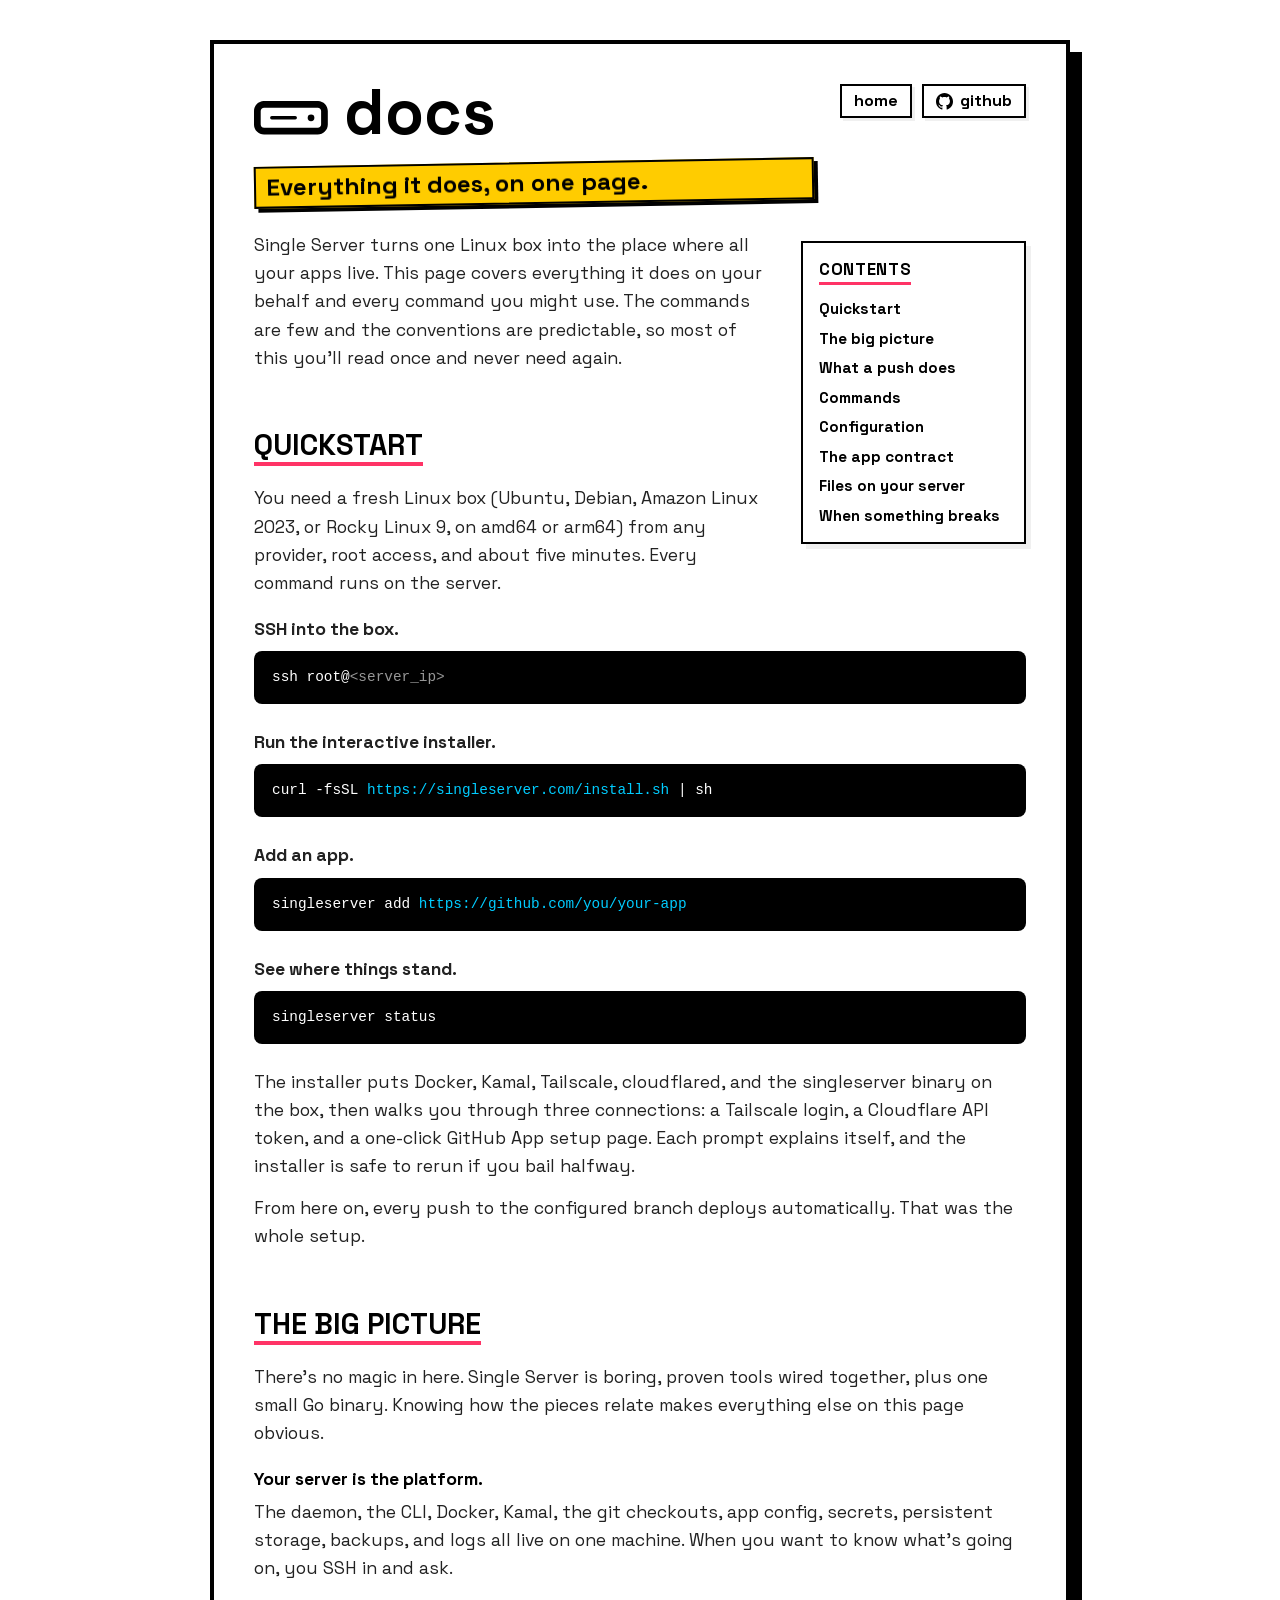
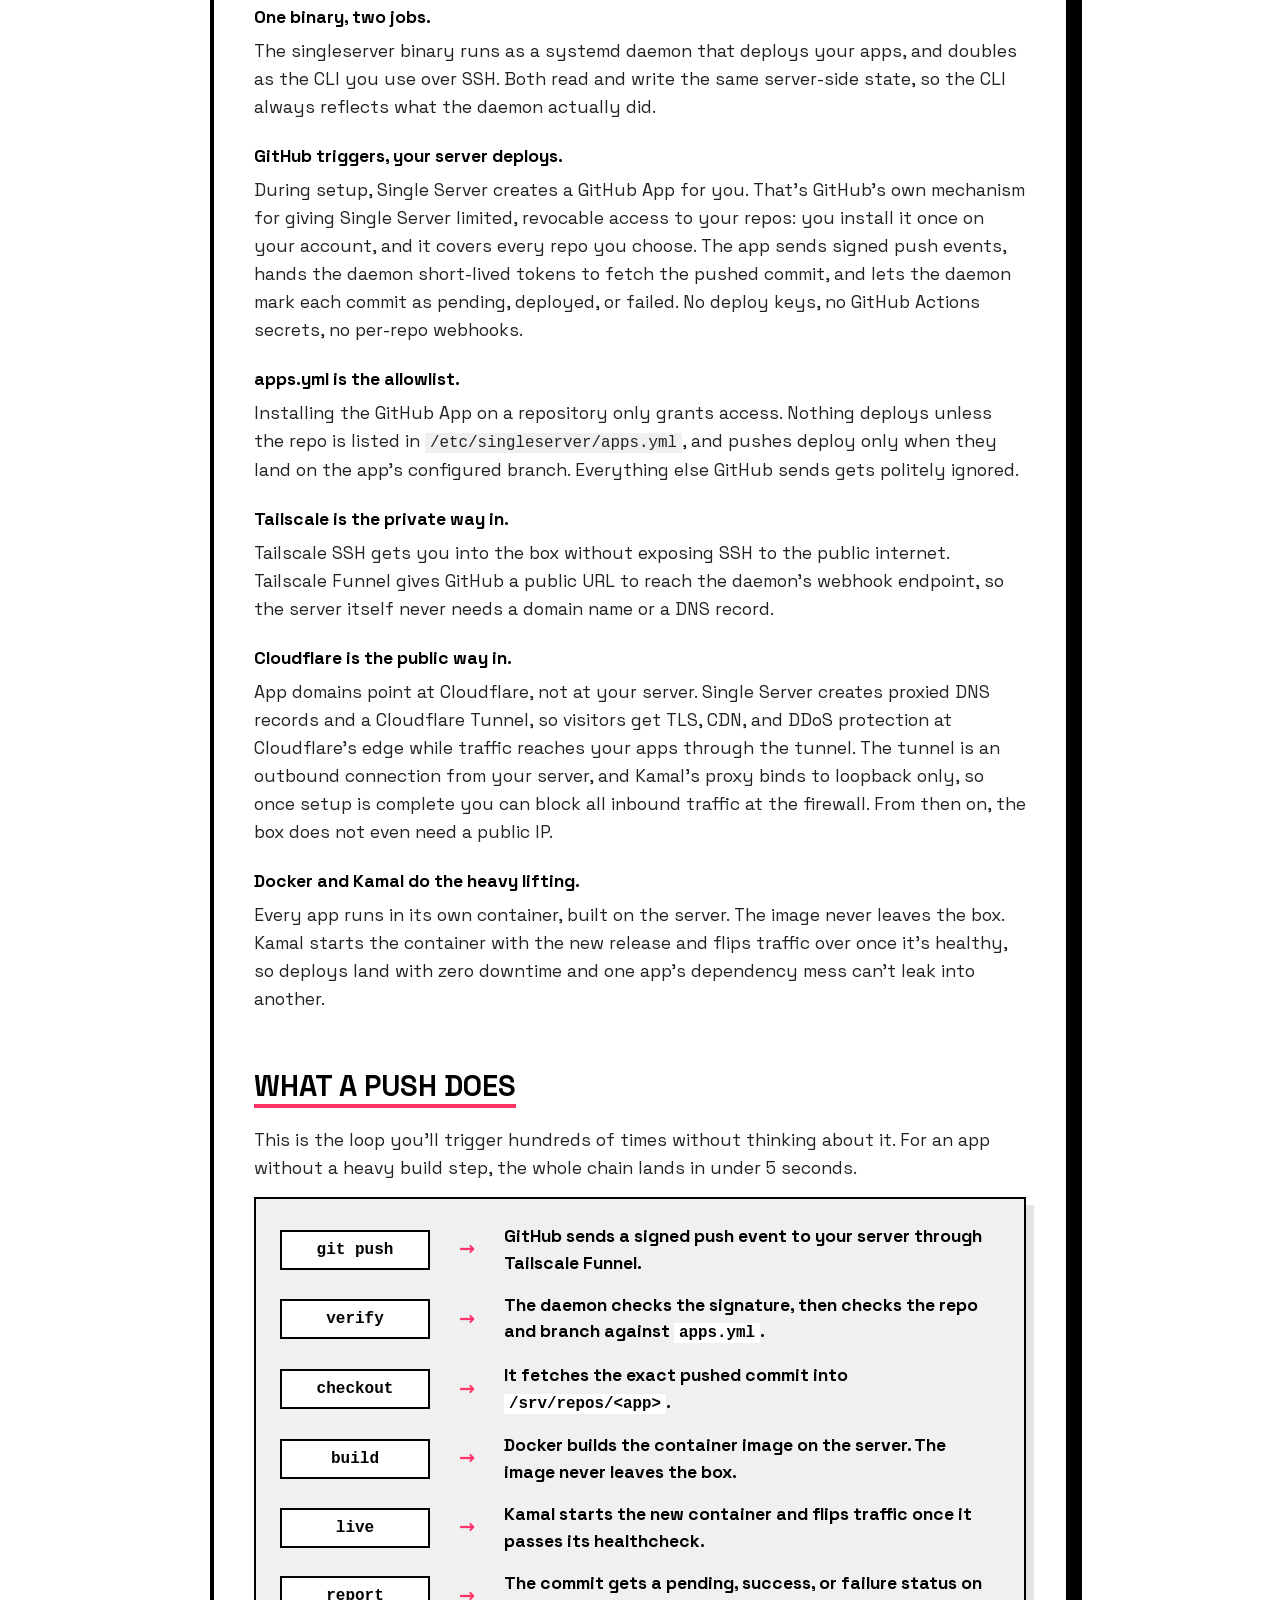
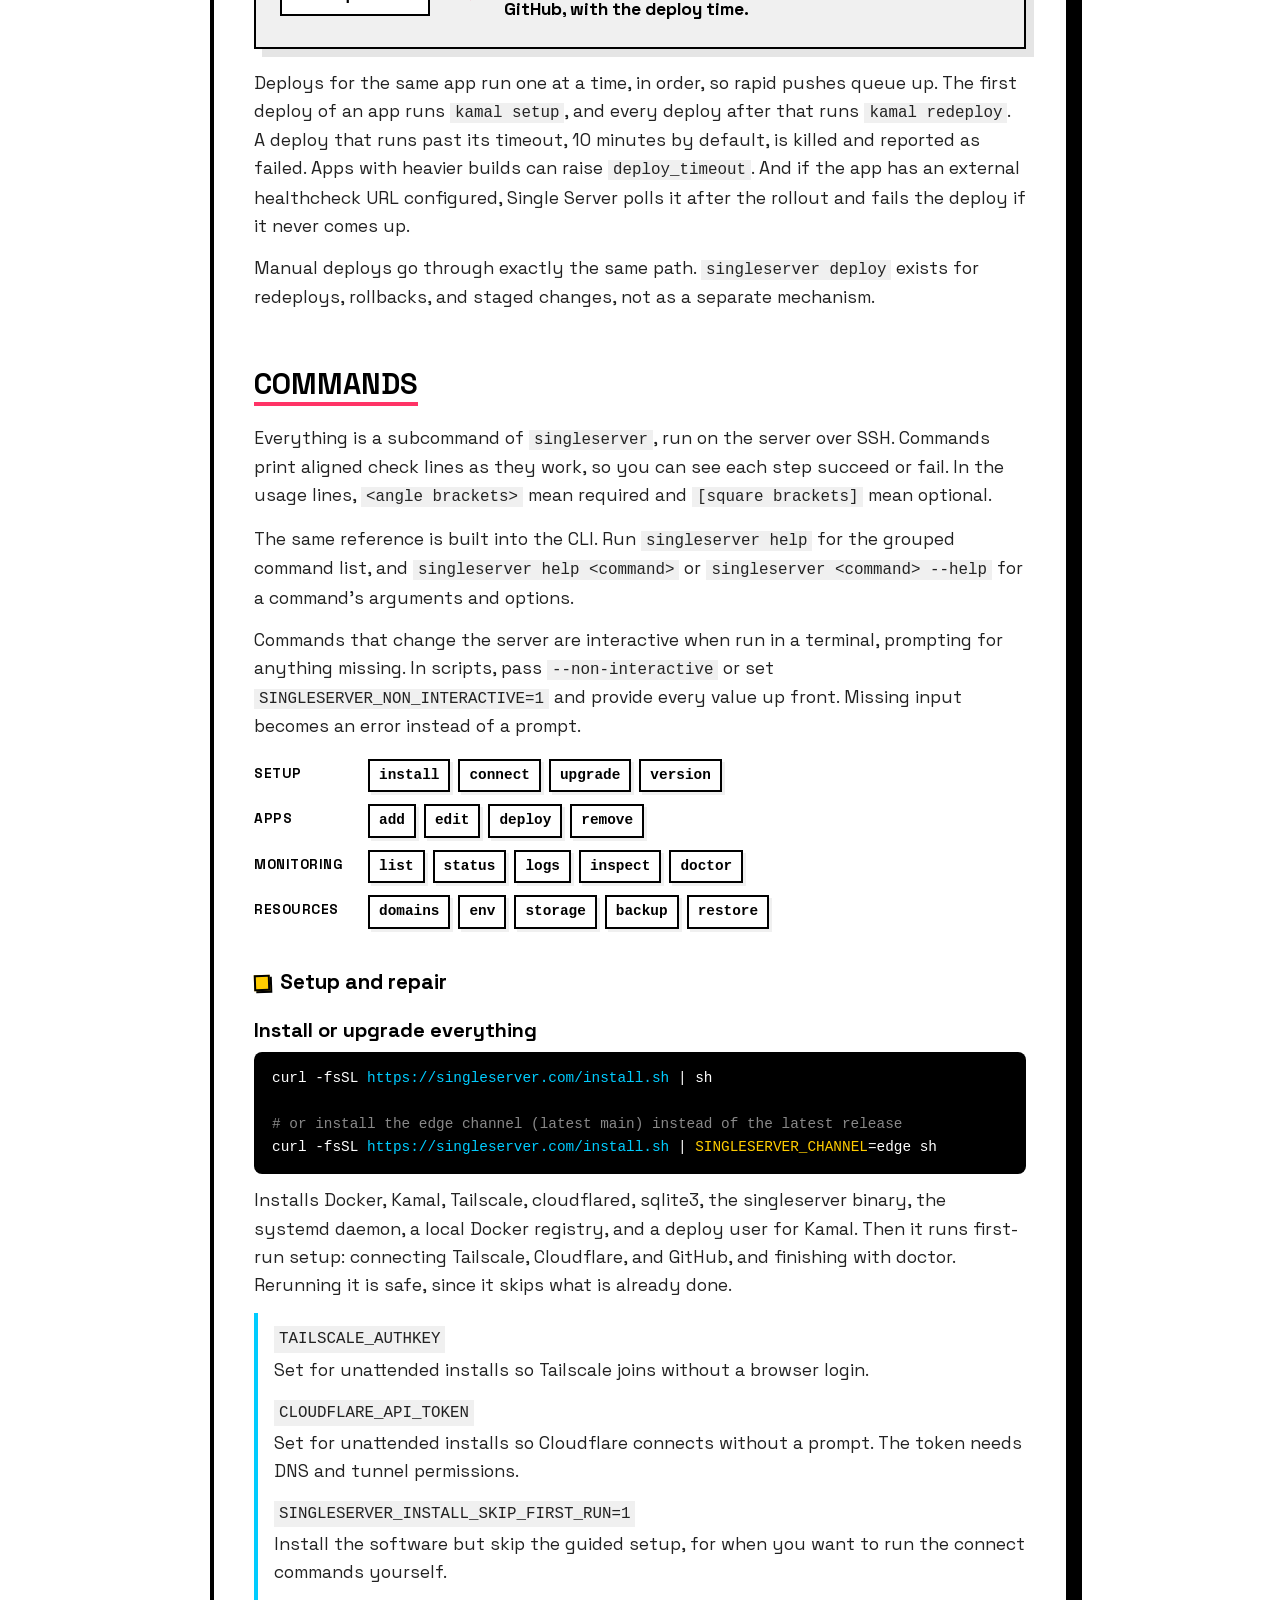
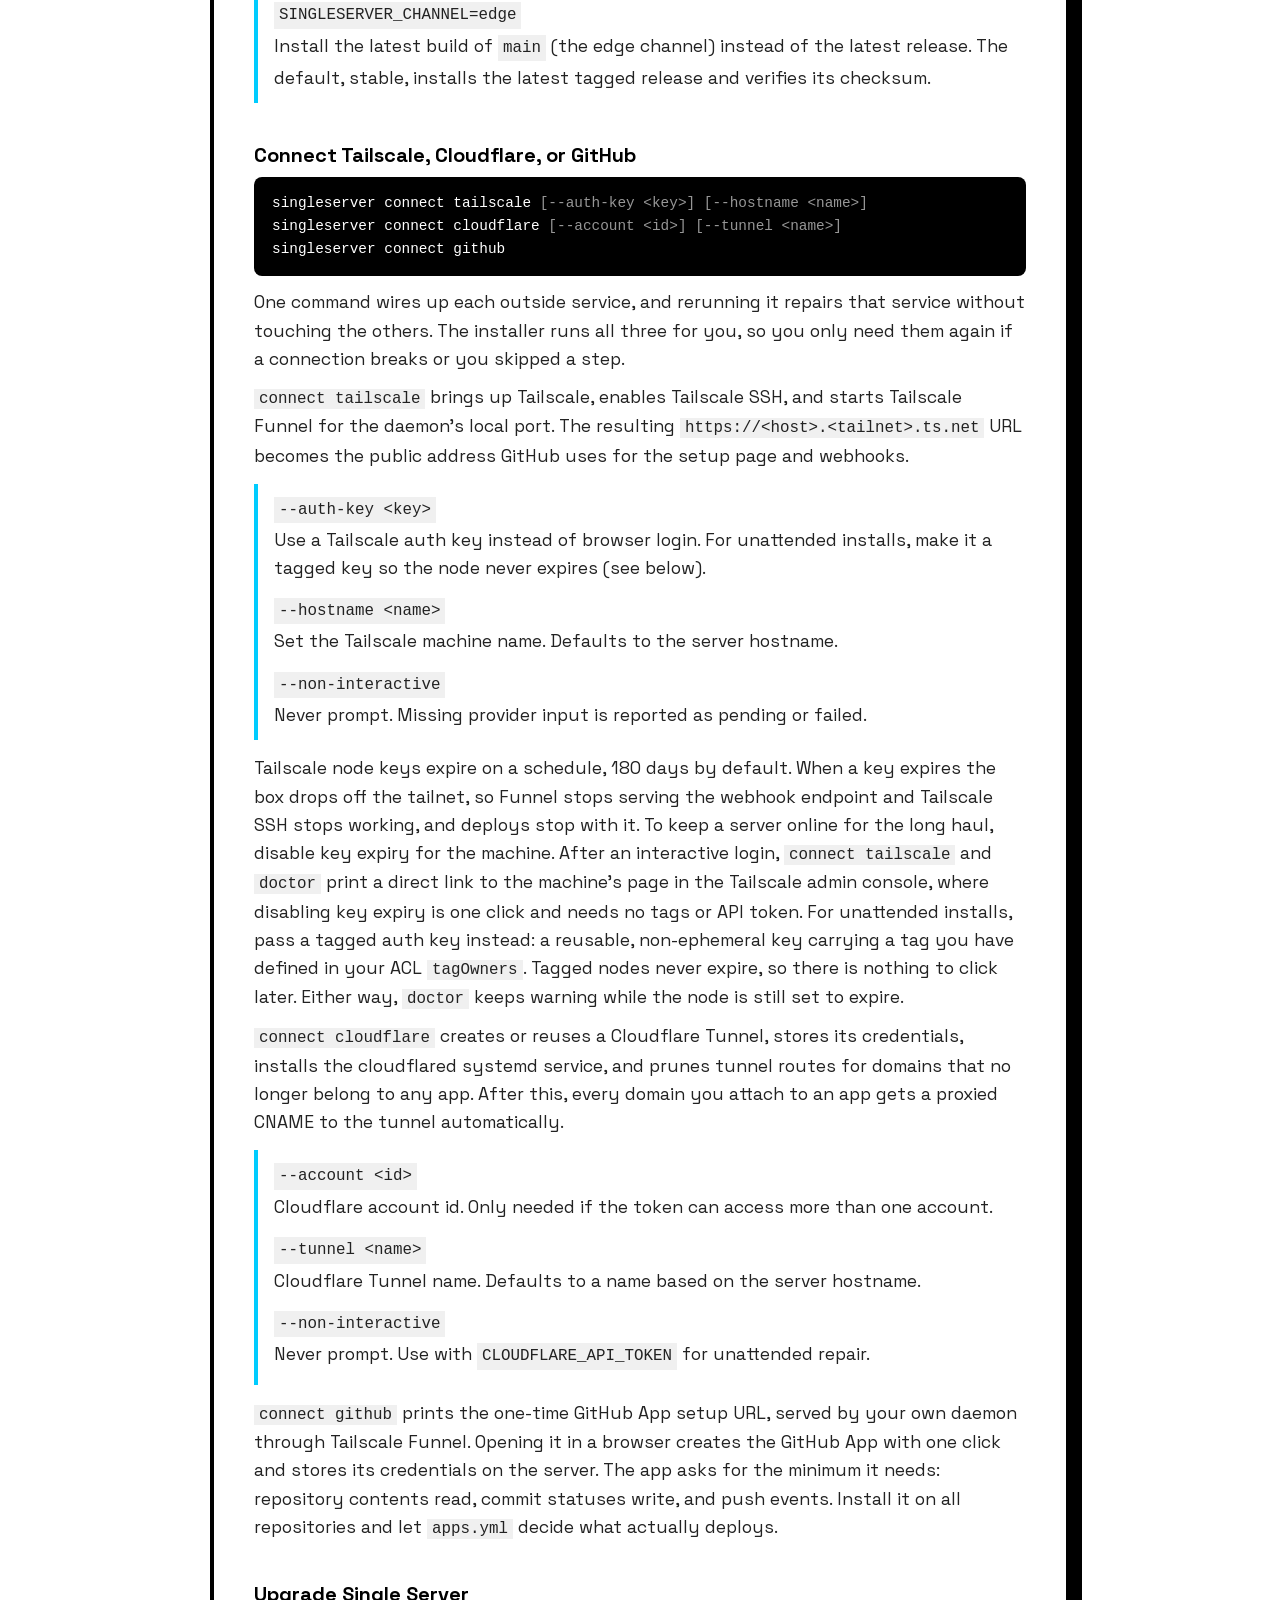
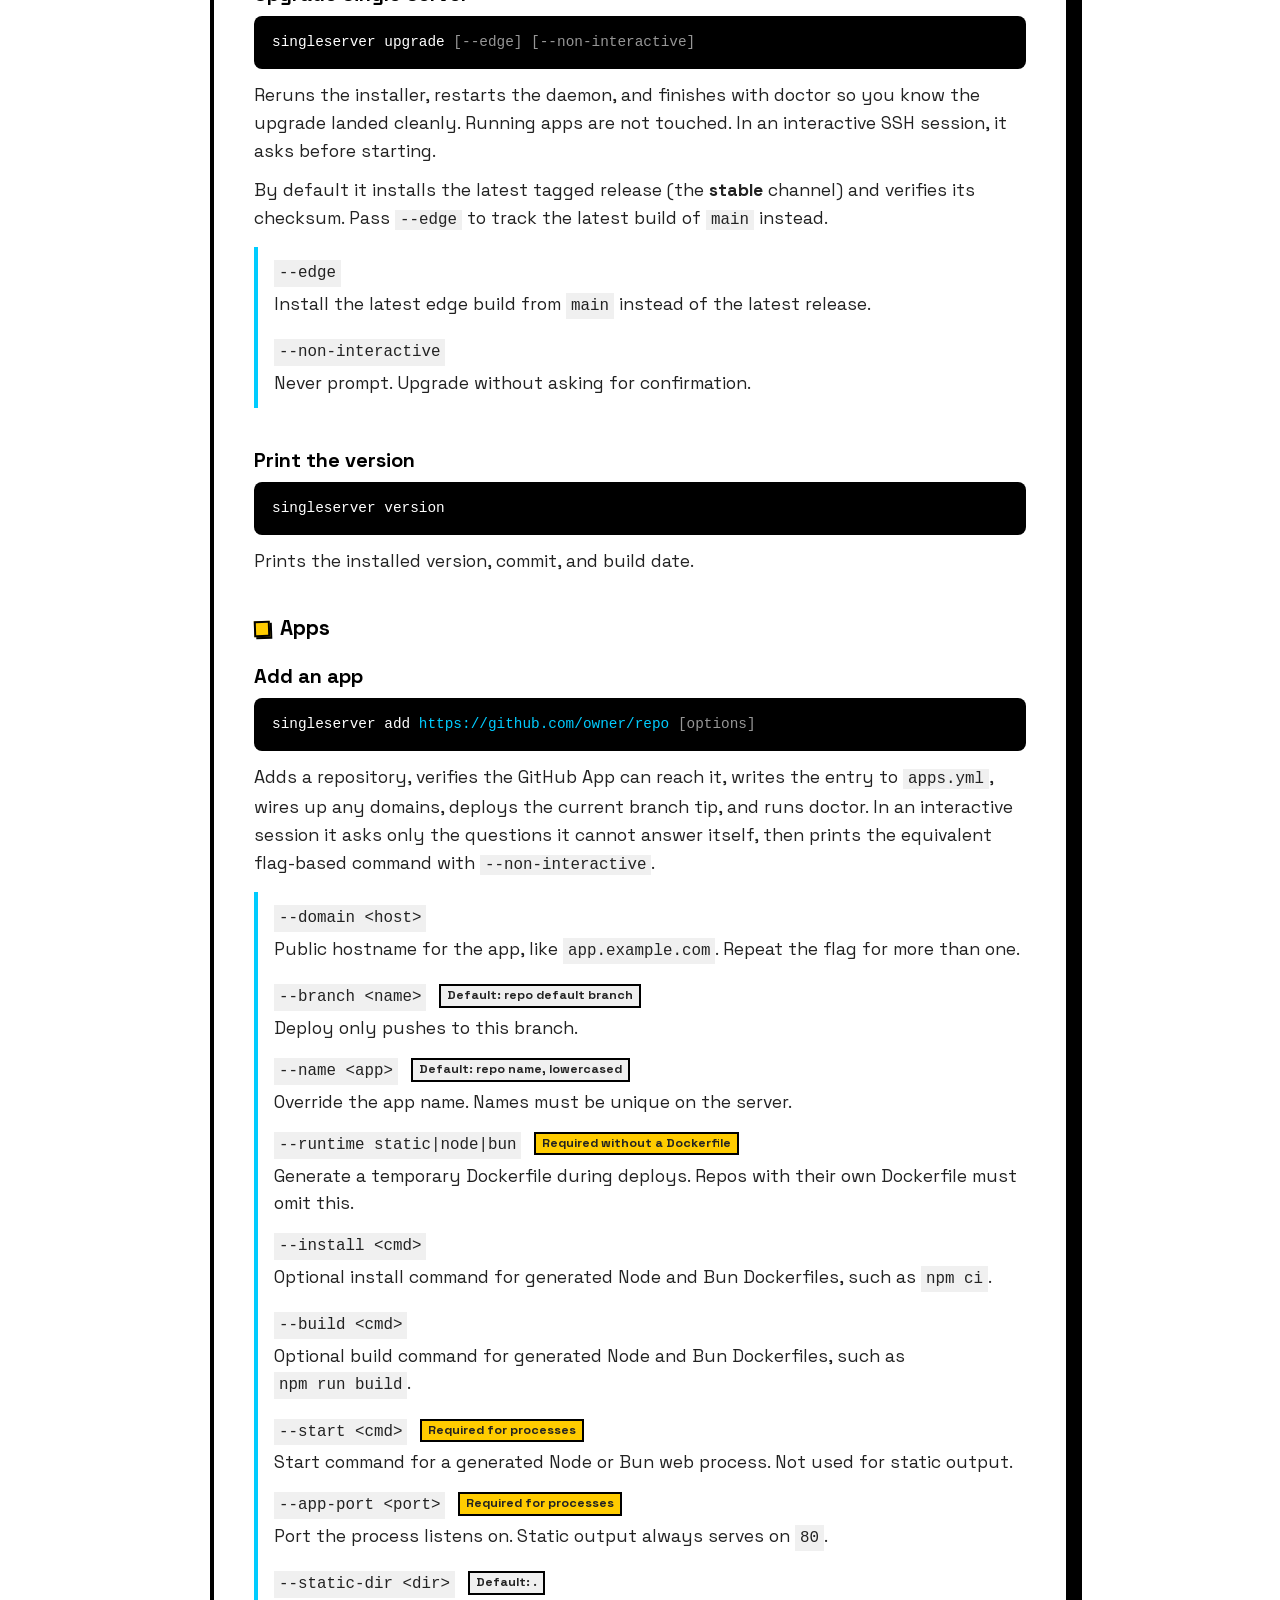
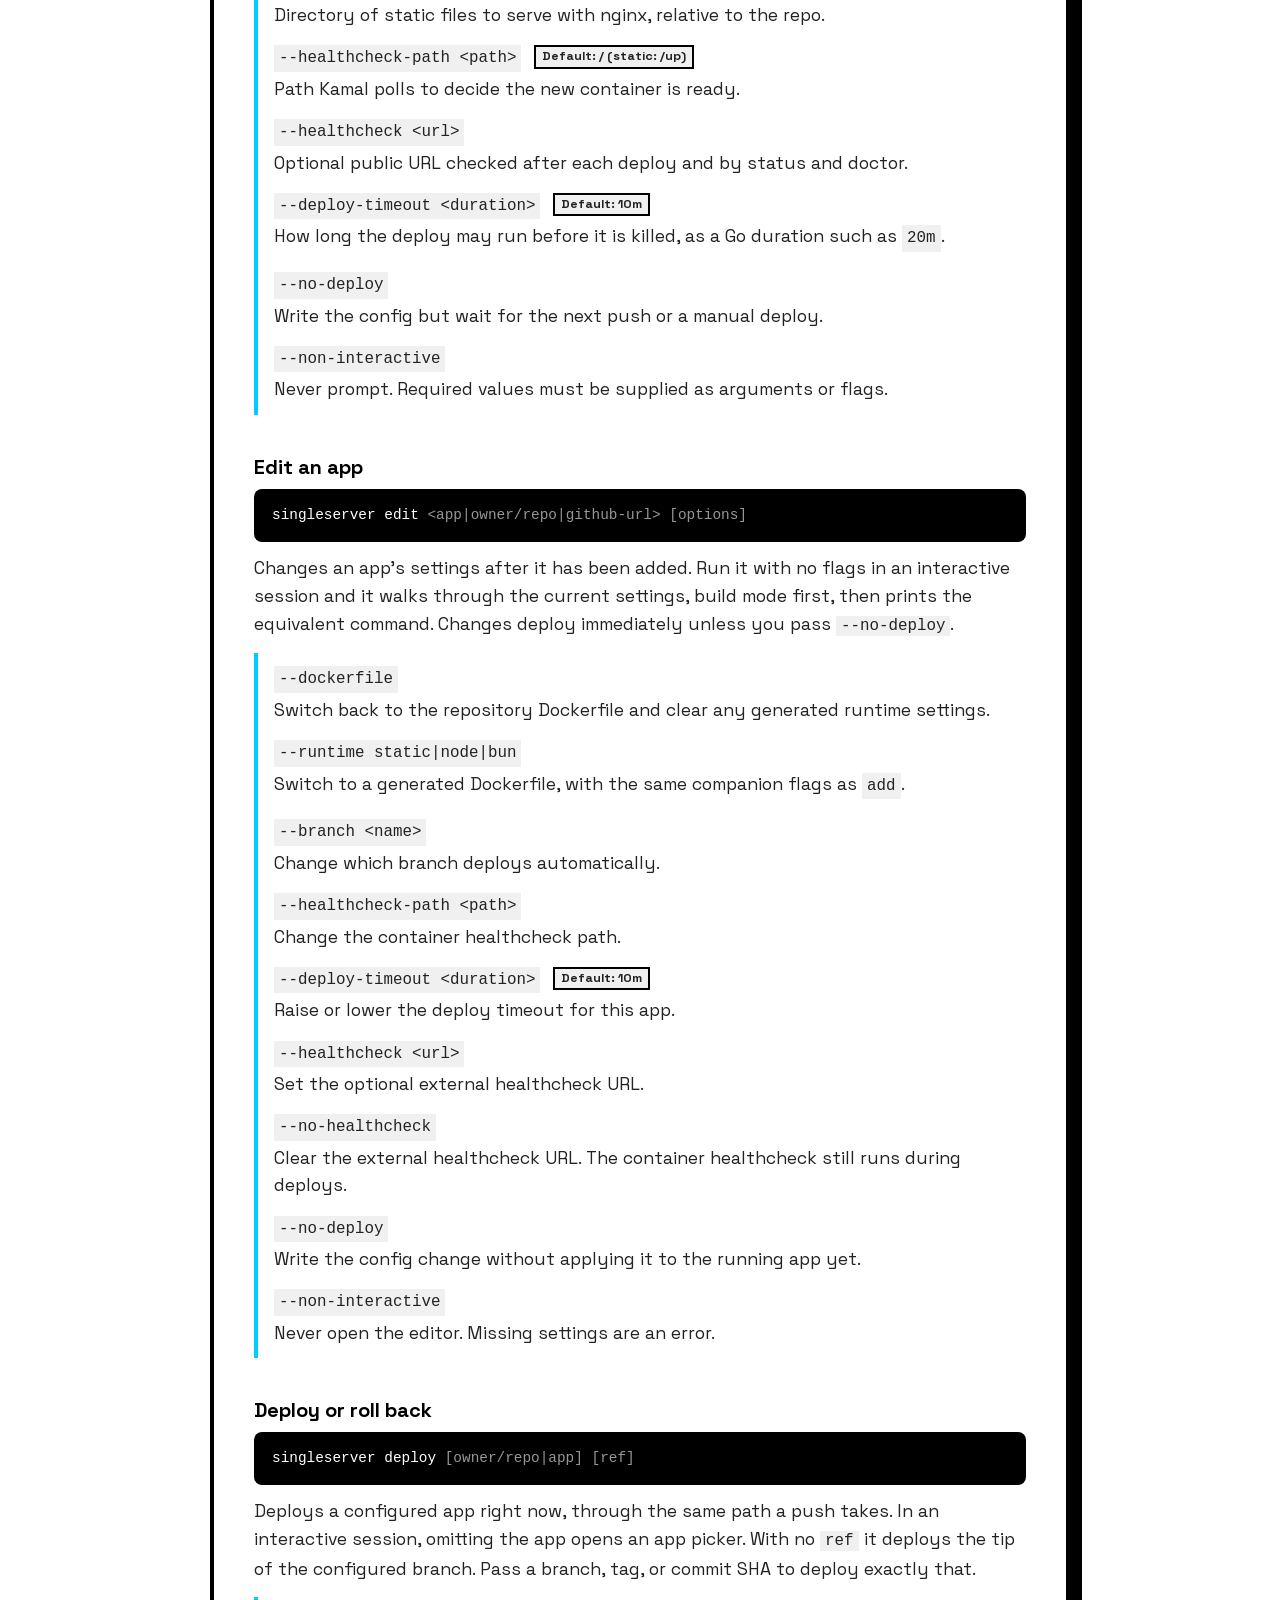
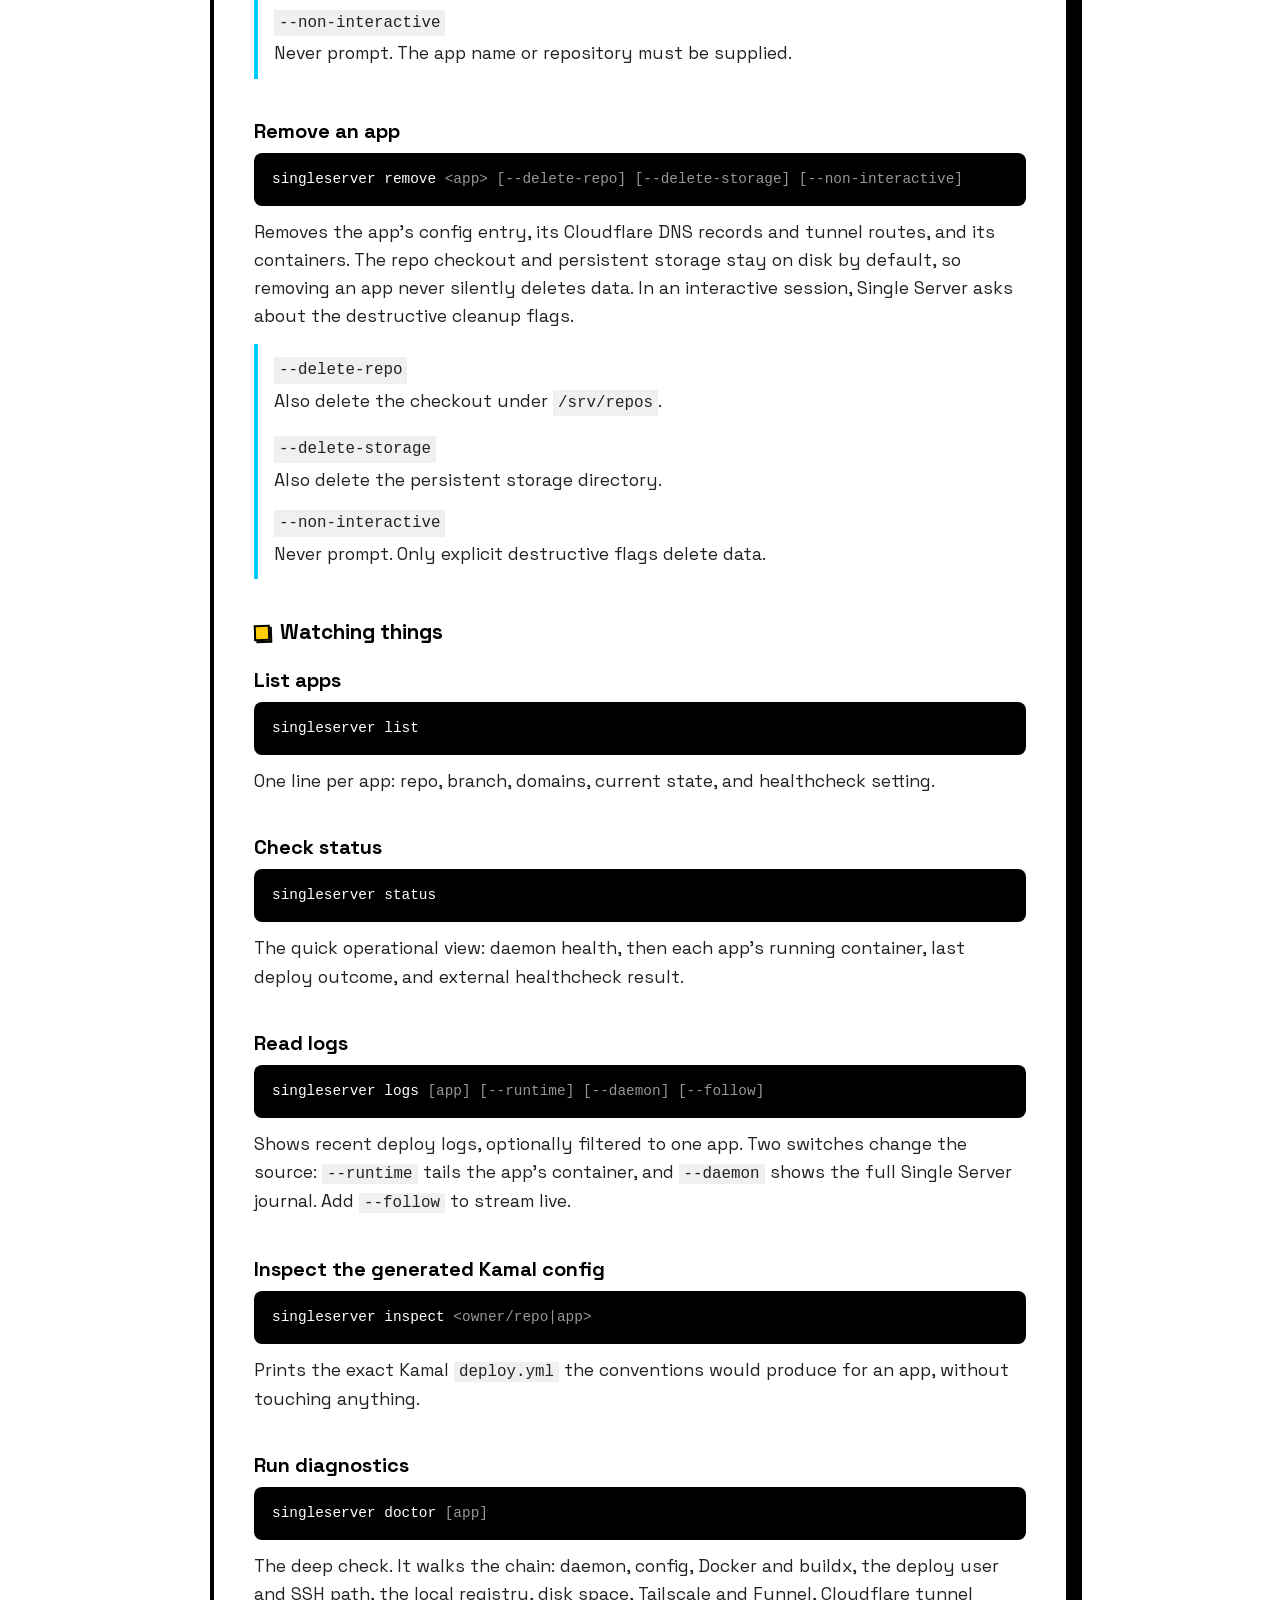
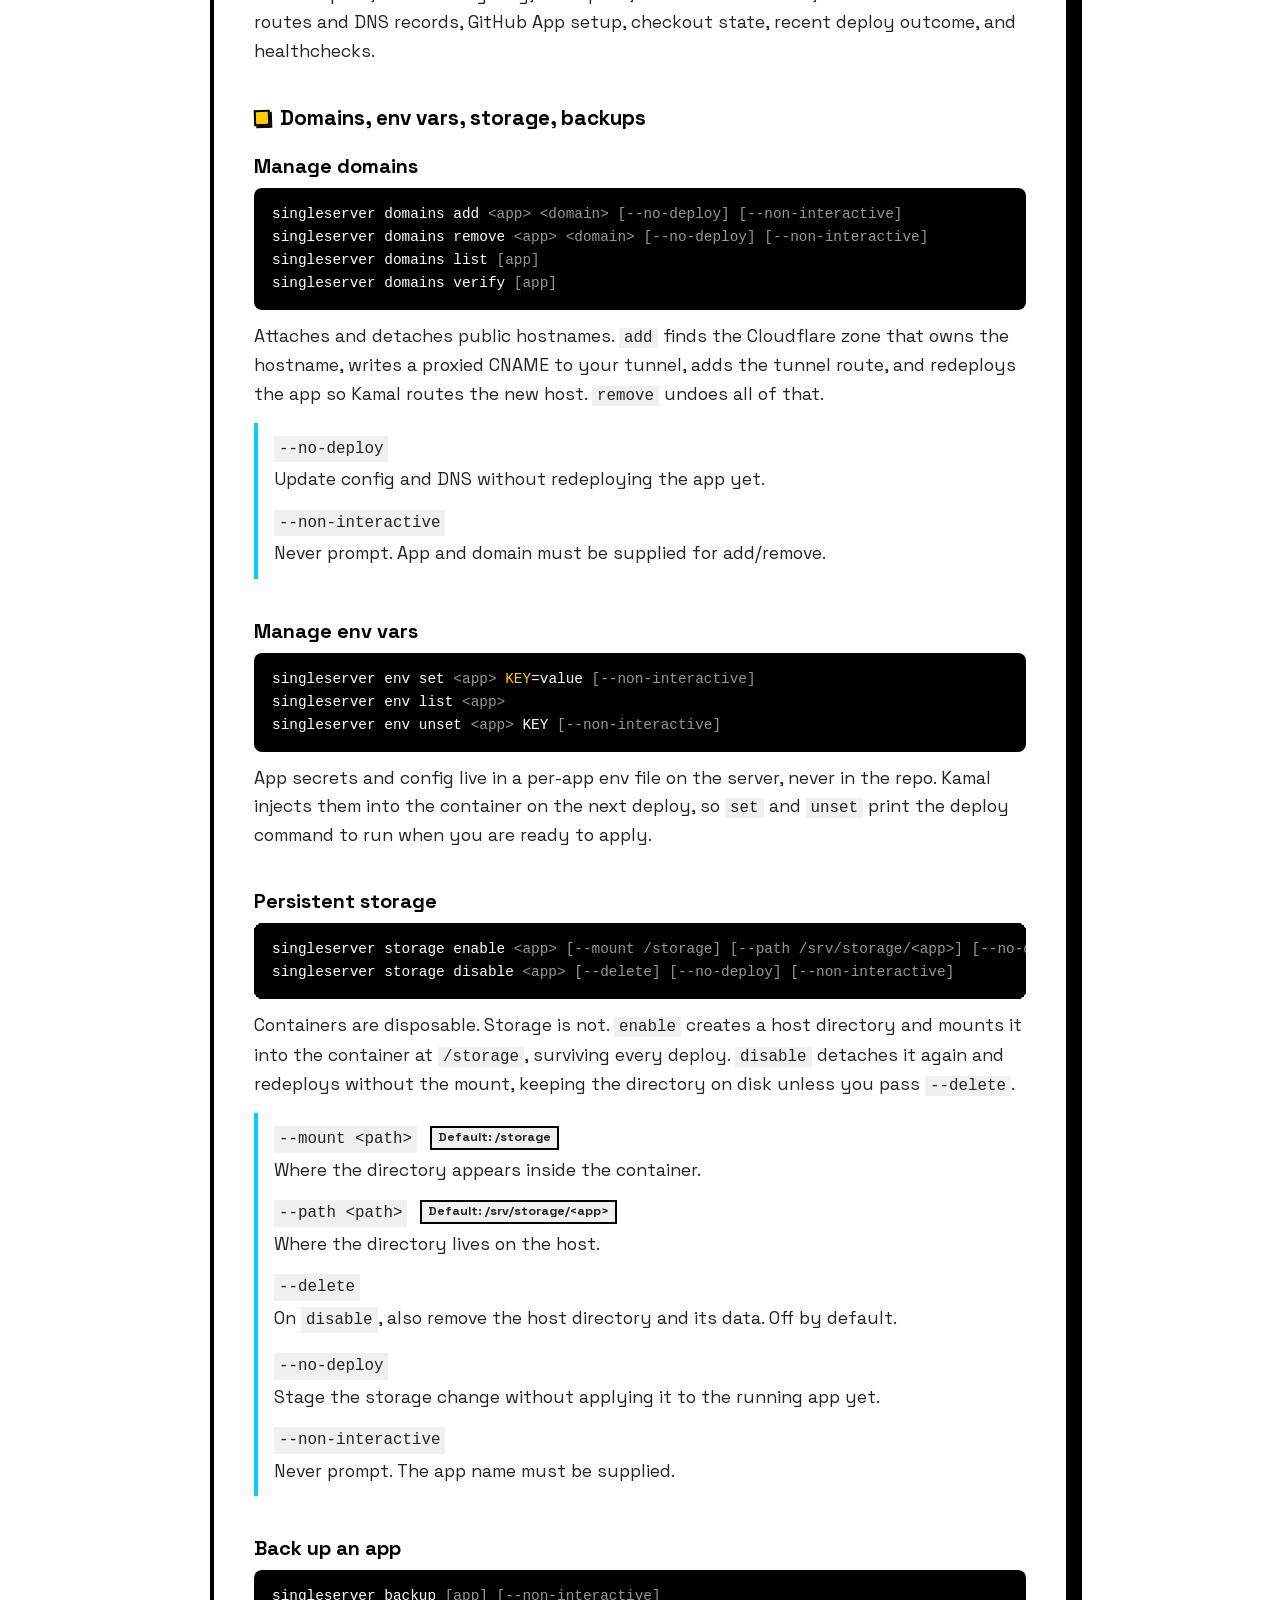
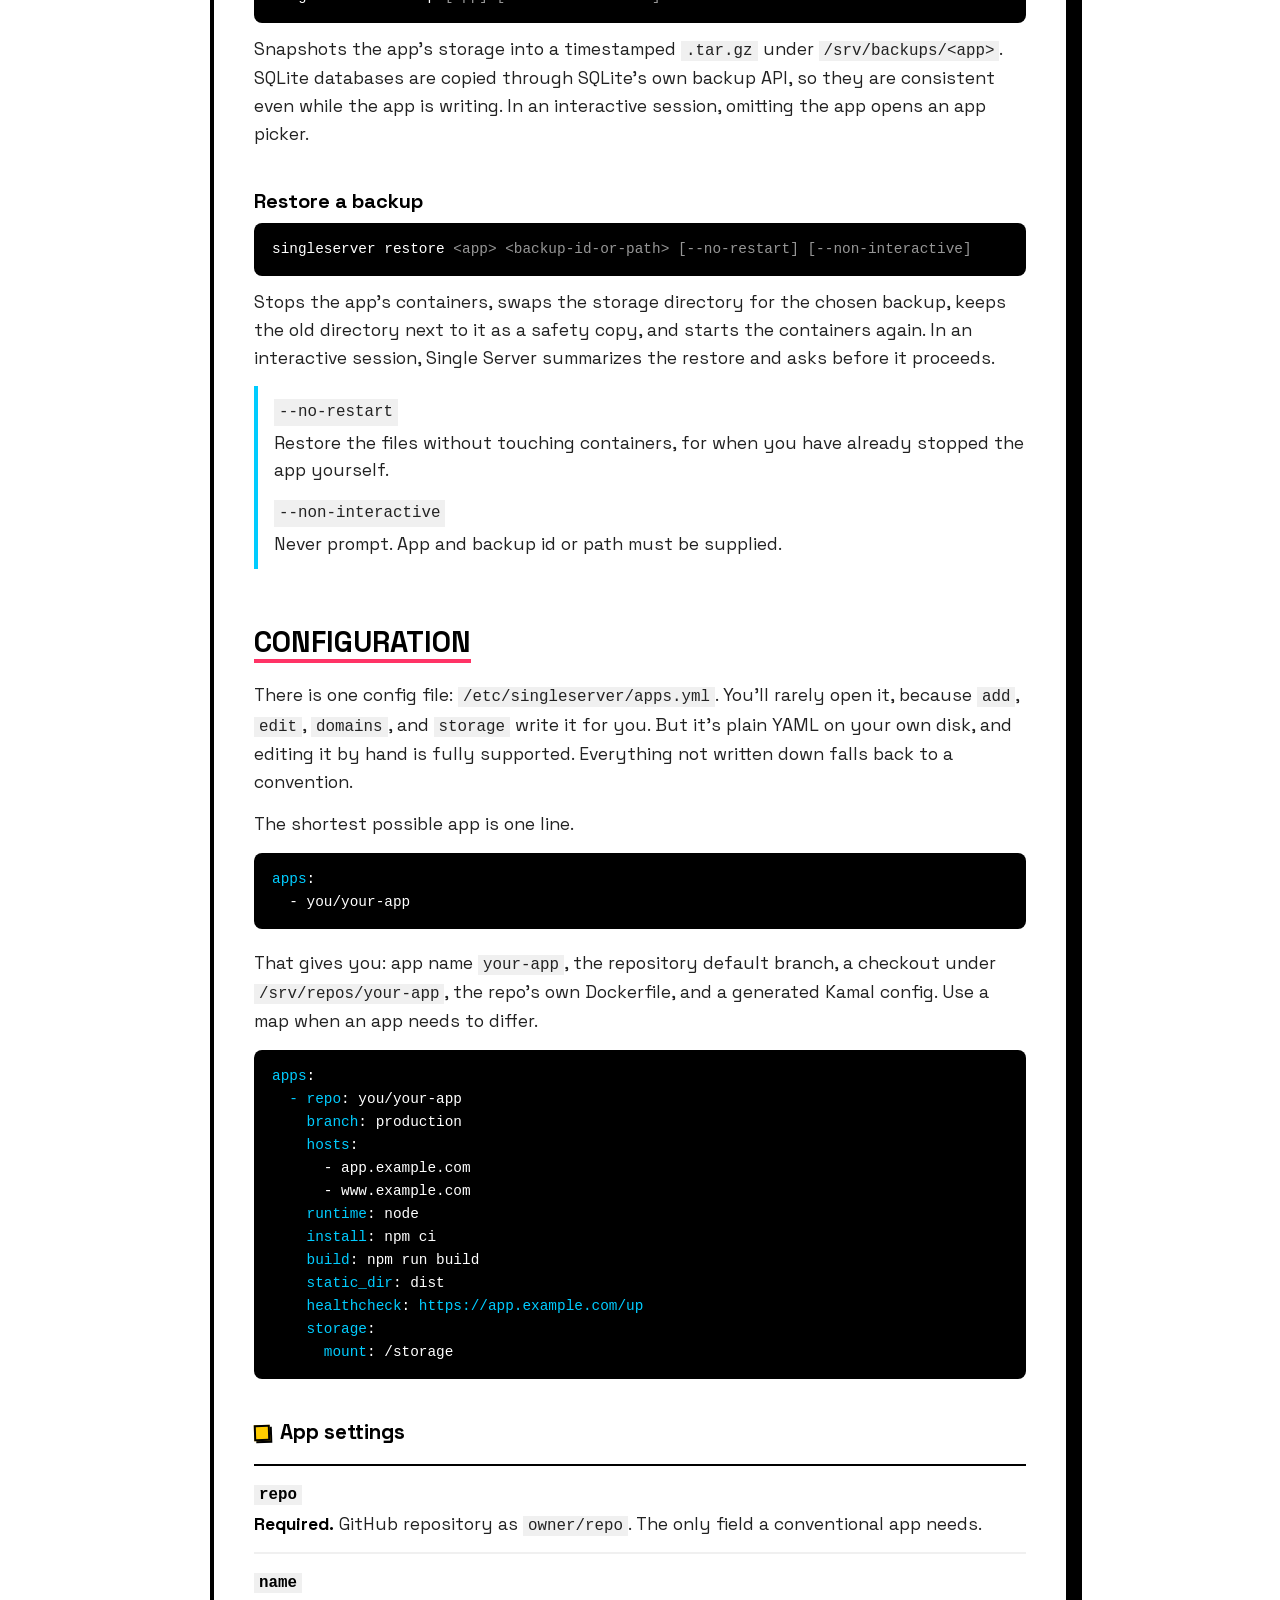
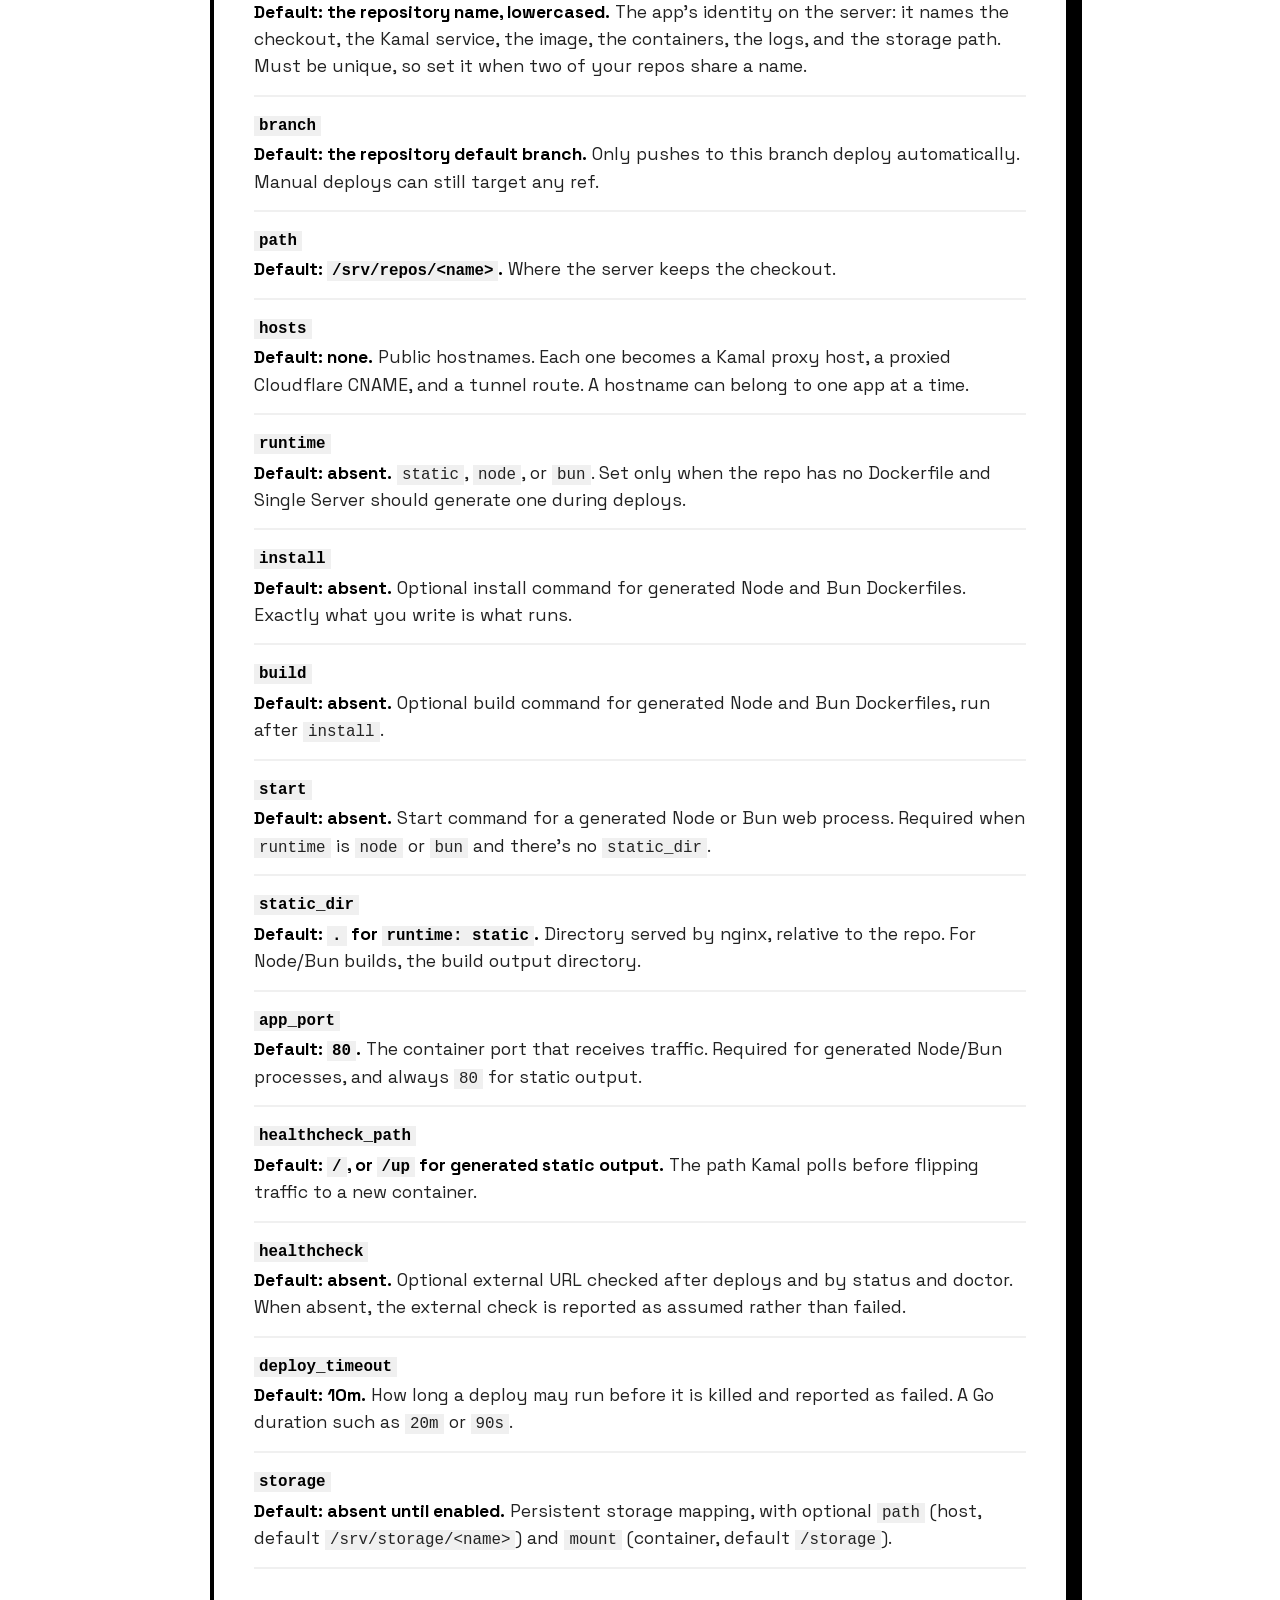
==== commit 45ccdcf3: "Document Tailscale key expiry and how to keep a node online Co-Authored-By: Claude Opus 4.7 <noreply" ====
--- a/www/docs/index.html
+++ b/www/docs/index.html
@@ -10,14 +10,14 @@
     <meta property="og:title" content="Single Server Docs">
     <meta property="og:description" content="How Single Server works and every command it ships: setup, deploys, domains, env vars, storage, backups, and diagnostics.">
     <meta property="og:url" content="https://singleserver.com/docs/">
-    <meta property="og:image" content="https://singleserver.com/og-image.png?v=1">
+    <meta property="og:image" content="https://singleserver.com/og-image.png?v=2">
     <meta property="og:image:width" content="1200">
     <meta property="og:image:height" content="630">
     <meta property="og:image:alt" content="The Single Server homepage">
     <meta name="twitter:card" content="summary_large_image">
     <meta name="twitter:title" content="Single Server Docs">
     <meta name="twitter:description" content="How Single Server works and every command it ships: setup, deploys, domains, env vars, storage, backups, and diagnostics.">
-    <meta name="twitter:image" content="https://singleserver.com/og-image.png?v=1">
+    <meta name="twitter:image" content="https://singleserver.com/og-image.png?v=2">
     <meta name="twitter:image:alt" content="The Single Server homepage">
     <link rel="icon" href="/favicon.ico" sizes="any">
     <link rel="icon" type="image/png" sizes="16x16" href="/favicon-16x16.png">
@@ -260,10 +260,11 @@
                 <p>One command wires up each outside service, and rerunning it repairs that service without touching the others. The installer runs all three for you, so you only need them again if a connection breaks or you skipped a step.</p>
                 <p><code>connect tailscale</code> brings up Tailscale, enables Tailscale SSH, and starts Tailscale Funnel for the daemon's local port. The resulting <code>https://&lt;host&gt;.&lt;tailnet&gt;.ts.net</code> URL becomes the public address GitHub uses for the setup page and webhooks.</p>
                 <ul class="option-list">
-                    <li><code>--auth-key &lt;key&gt;</code><span>Use a Tailscale auth key instead of browser login.</span></li>
+                    <li><code>--auth-key &lt;key&gt;</code><span>Use a Tailscale auth key instead of browser login. For unattended installs, make it a tagged key so the node never expires (see below).</span></li>
                     <li><code>--hostname &lt;name&gt;</code><span>Set the Tailscale machine name. Defaults to the server hostname.</span></li>
                     <li><code>--non-interactive</code><span>Never prompt. Missing provider input is reported as pending or failed.</span></li>
                 </ul>
+                <p>Tailscale node keys expire on a schedule, 180 days by default. When a key expires the box drops off the tailnet, so Funnel stops serving the webhook endpoint and Tailscale SSH stops working, and deploys stop with it. To keep a server online for the long haul, disable key expiry for the machine. After an interactive login, <code>connect tailscale</code> and <code>doctor</code> print a direct link to the machine's page in the Tailscale admin console, where disabling key expiry is one click and needs no tags or API token. For unattended installs, pass a tagged auth key instead: a reusable, non-ephemeral key carrying a tag you have defined in your ACL <code>tagOwners</code>. Tagged nodes never expire, so there is nothing to click later. Either way, <code>doctor</code> keeps warning while the node is still set to expire.</p>
                 <p><code>connect cloudflare</code> creates or reuses a Cloudflare Tunnel, stores its credentials, installs the cloudflared systemd service, and prunes tunnel routes for domains that no longer belong to any app. After this, every domain you attach to an app gets a proxied CNAME to the tunnel automatically.</p>
                 <ul class="option-list">
                     <li><code>--account &lt;id&gt;</code><span>Cloudflare account id. Only needed if the token can access more than one account.</span></li>
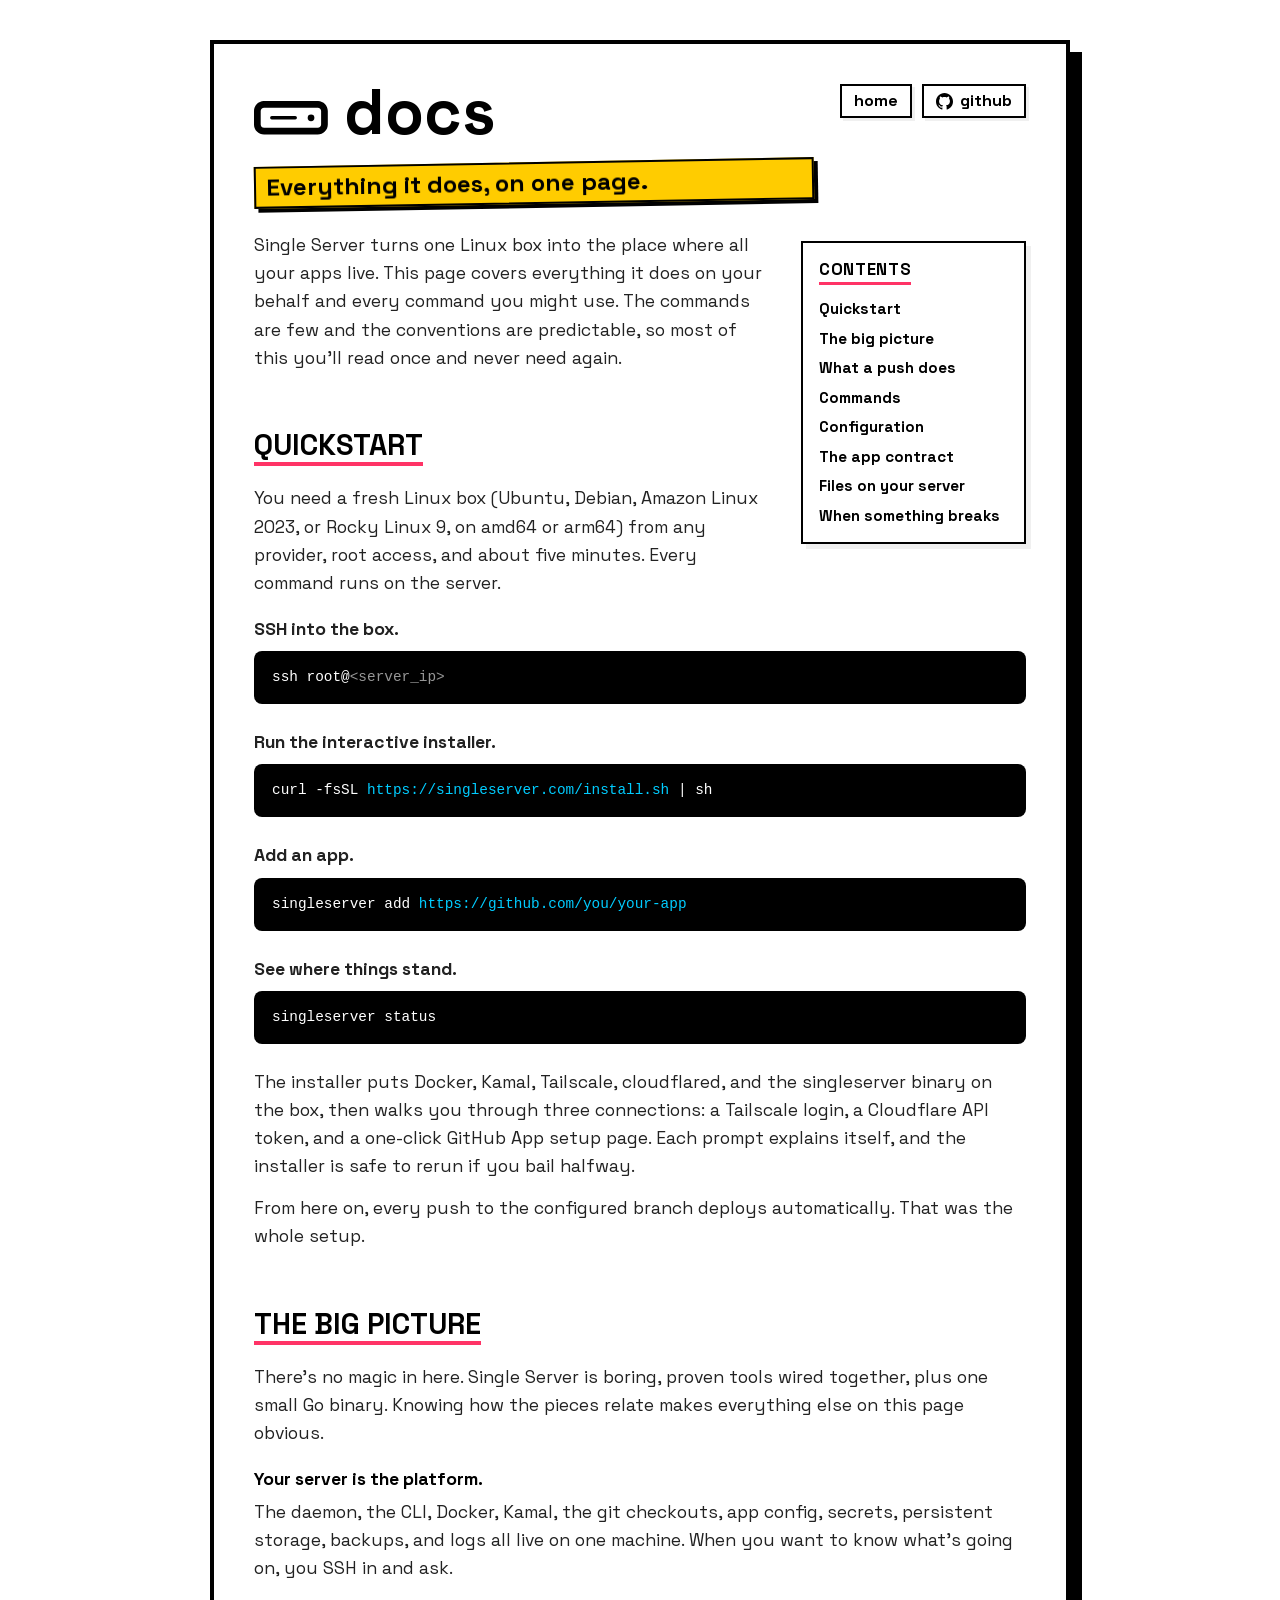
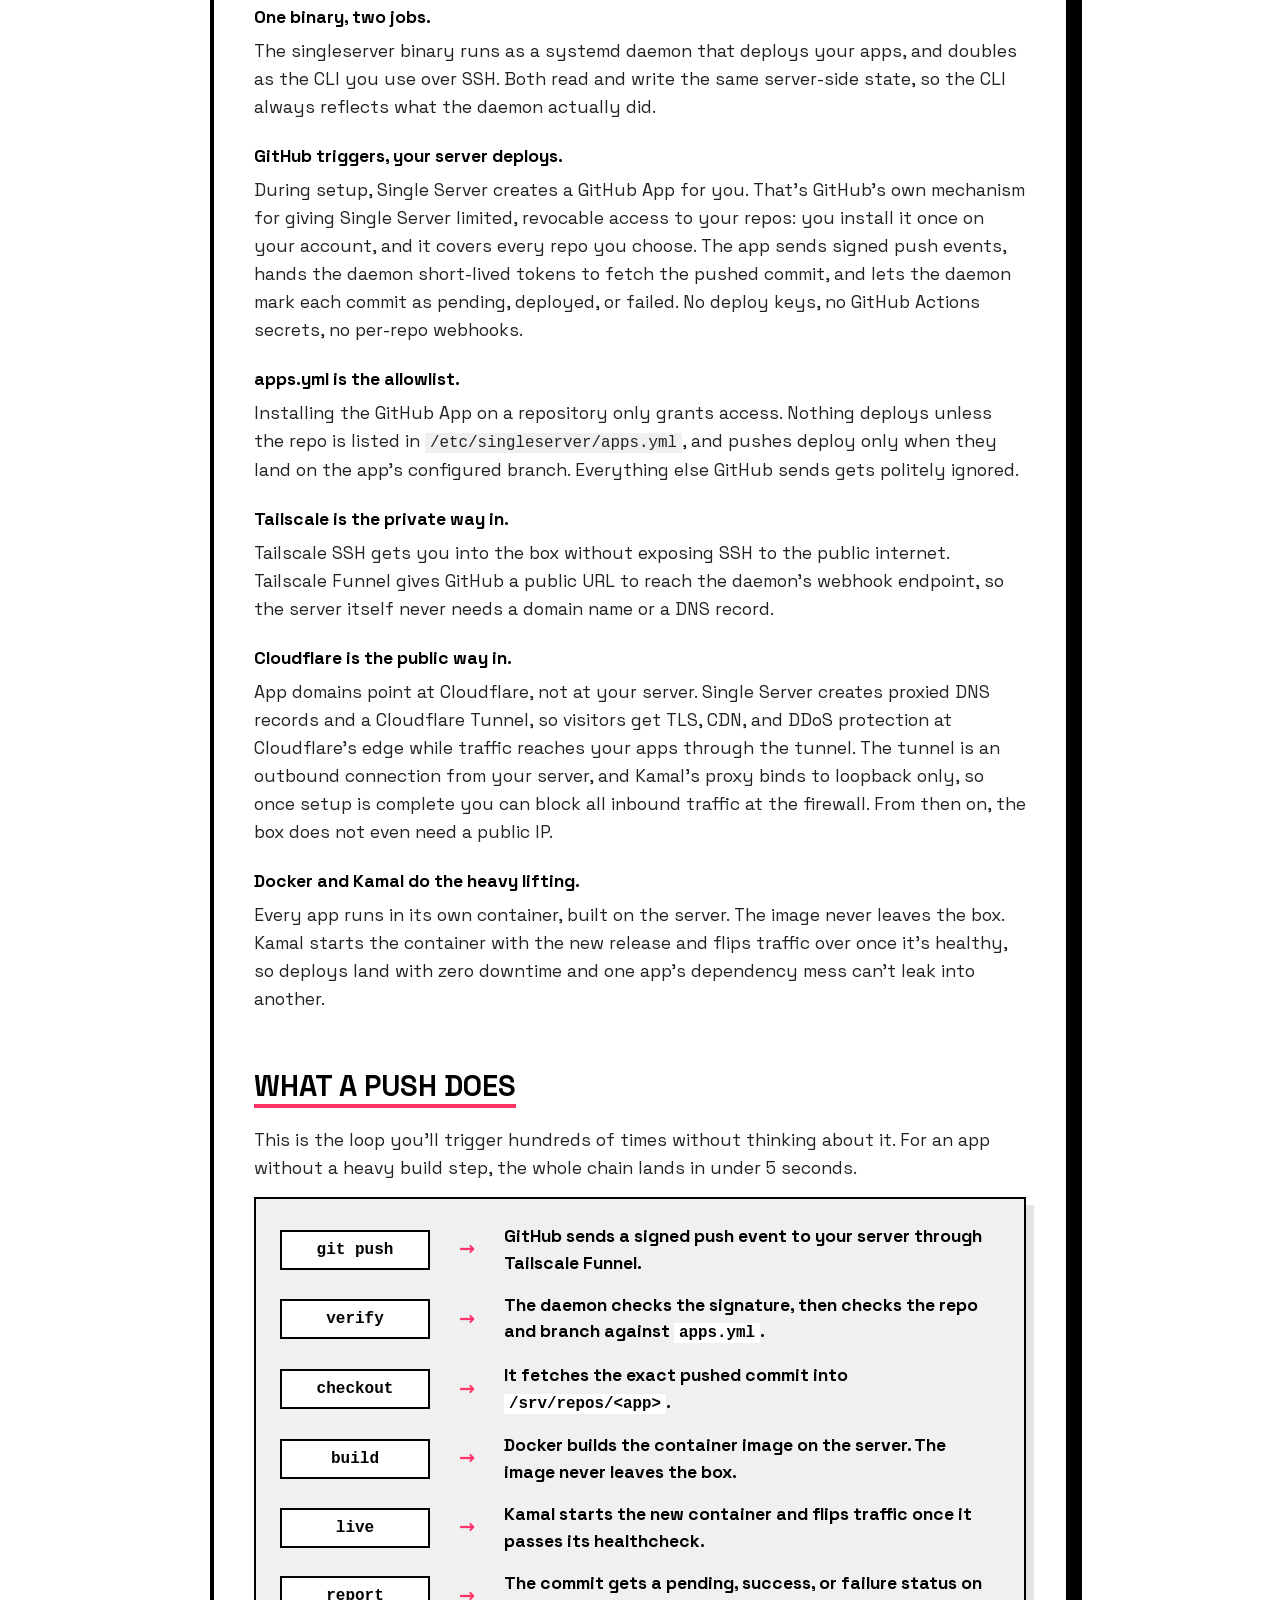
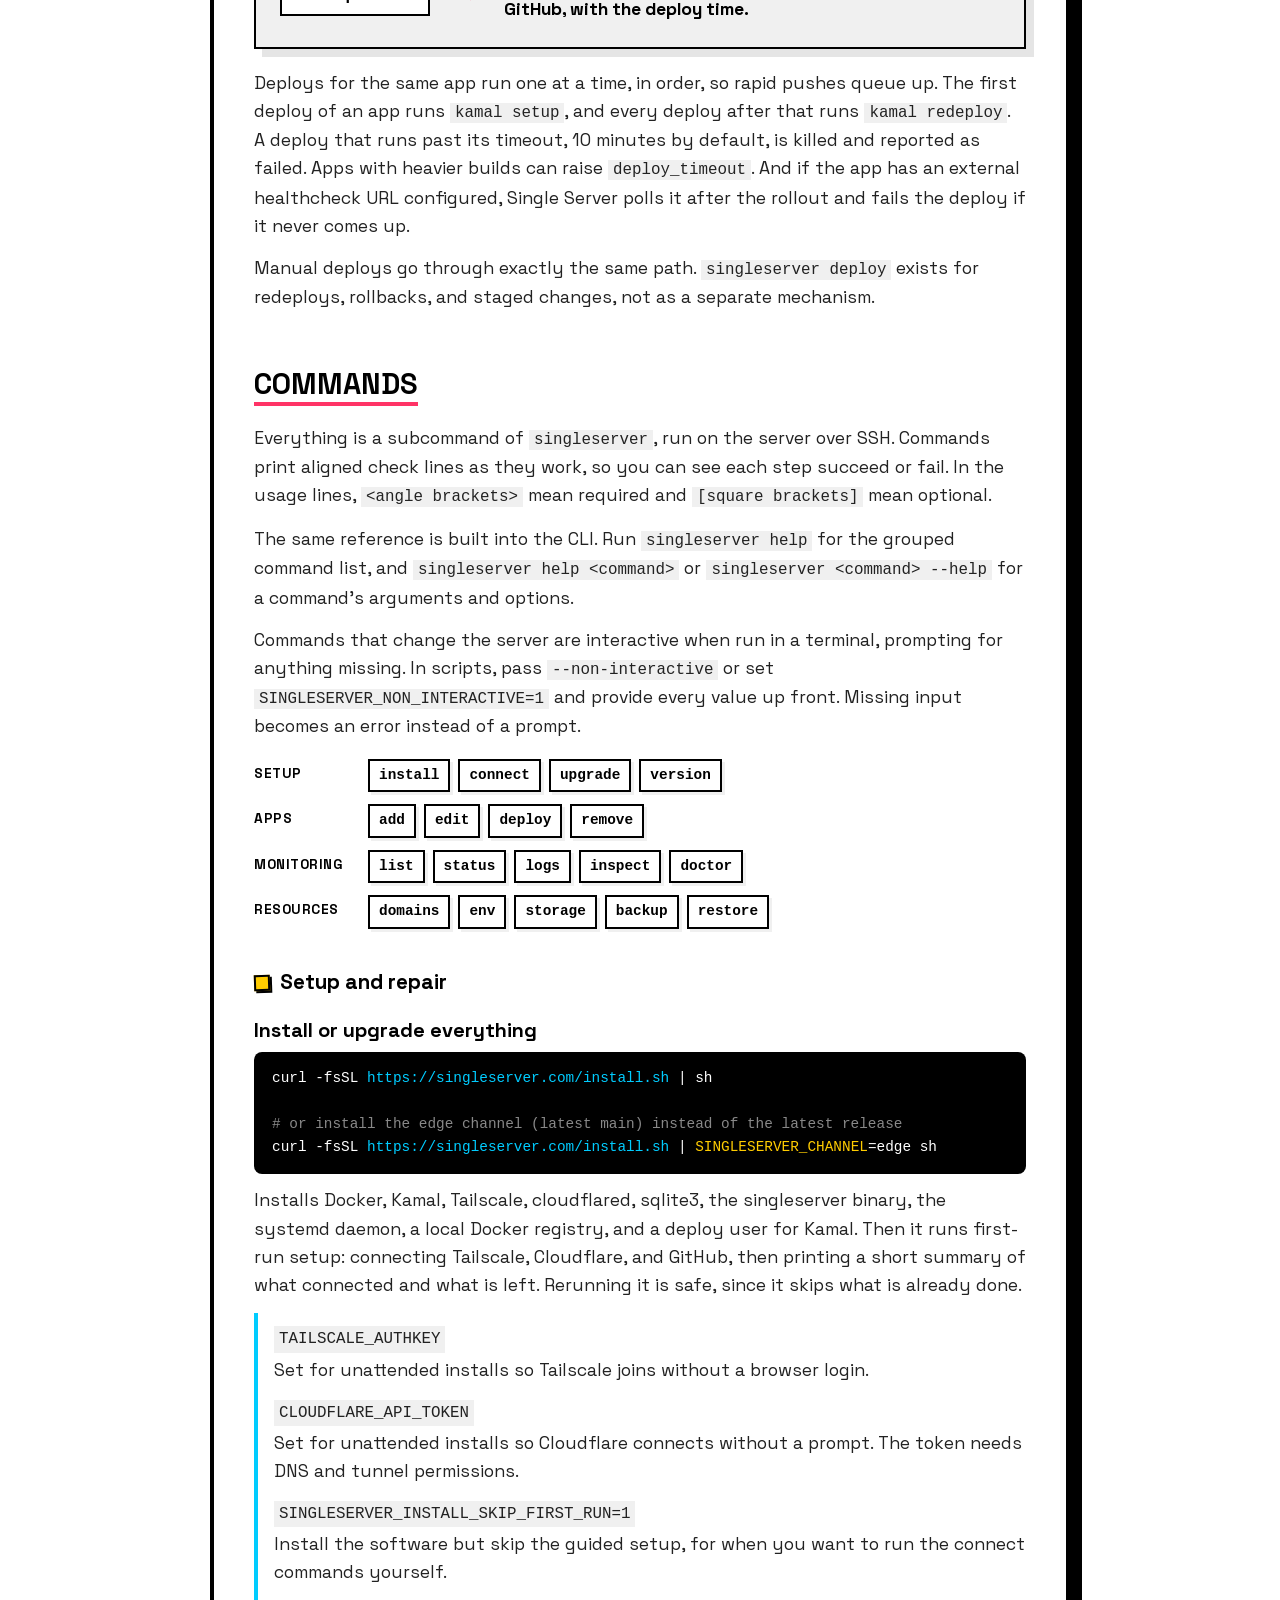
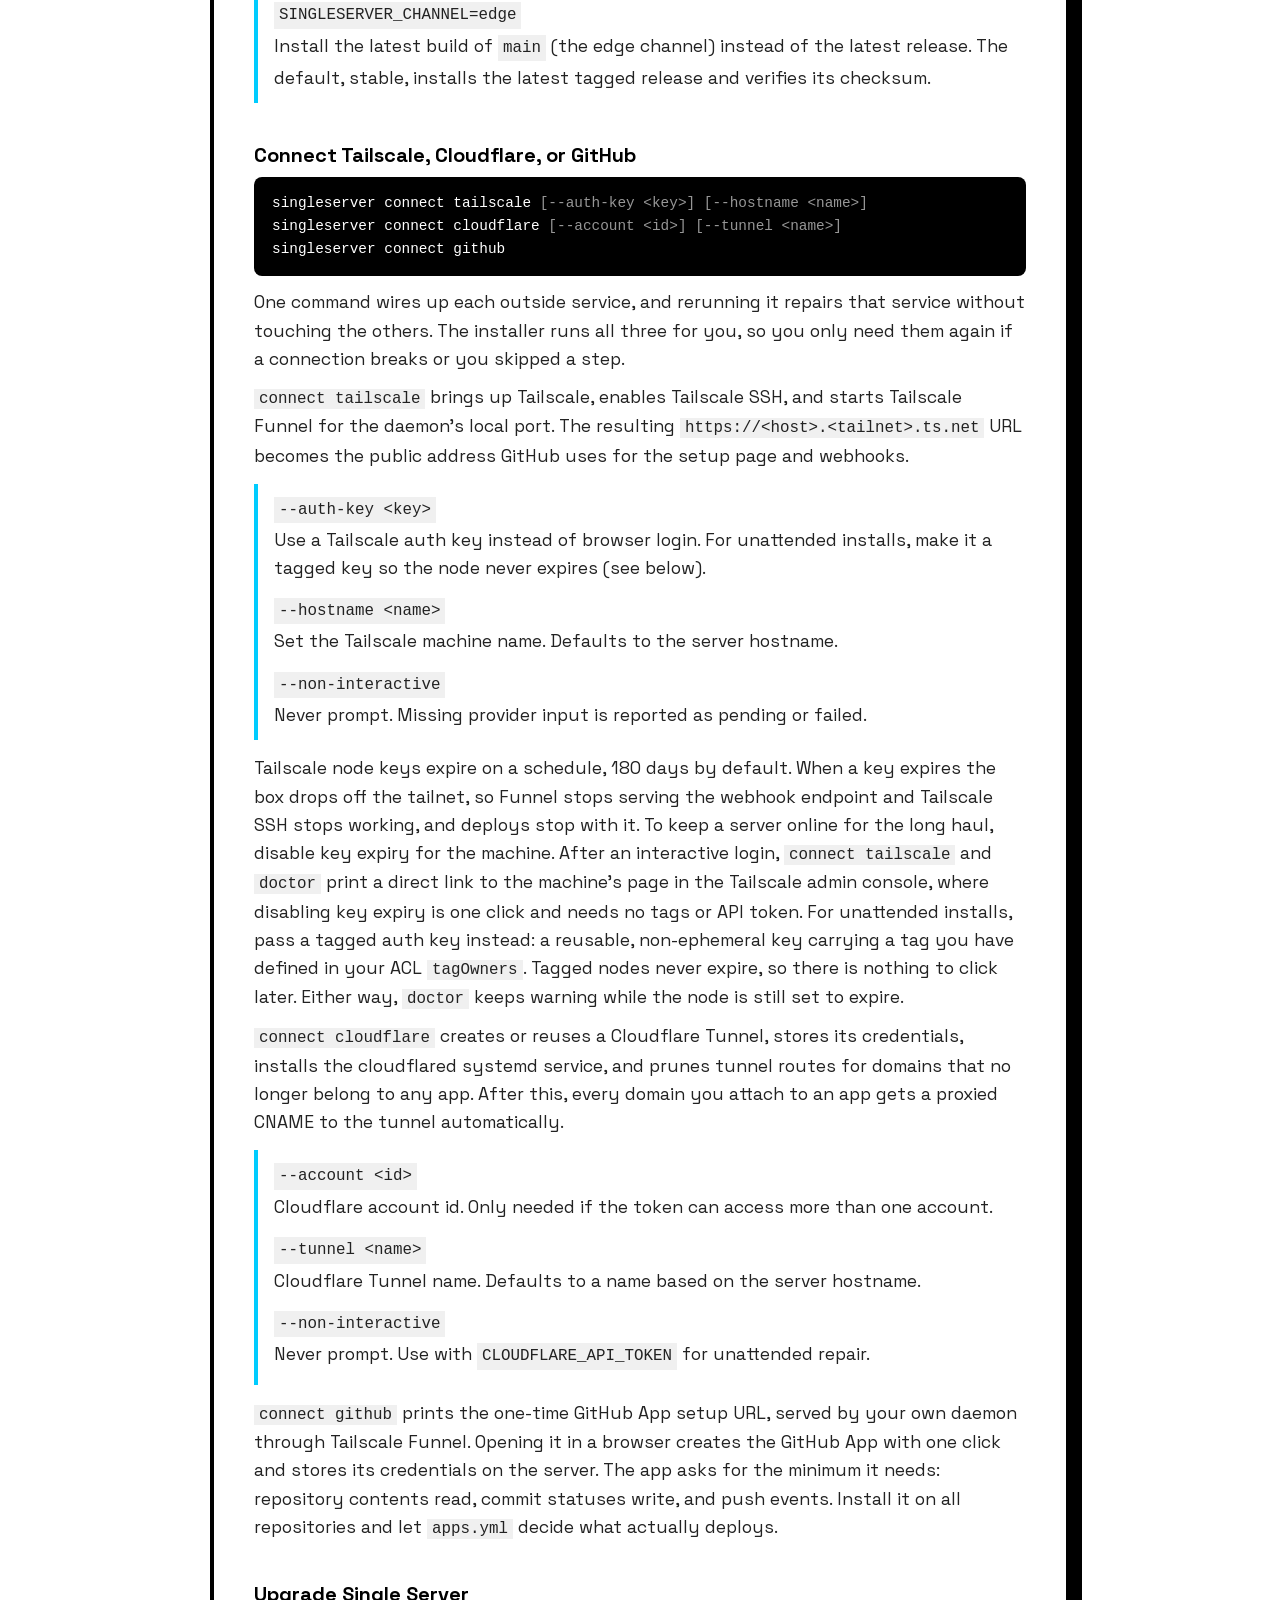
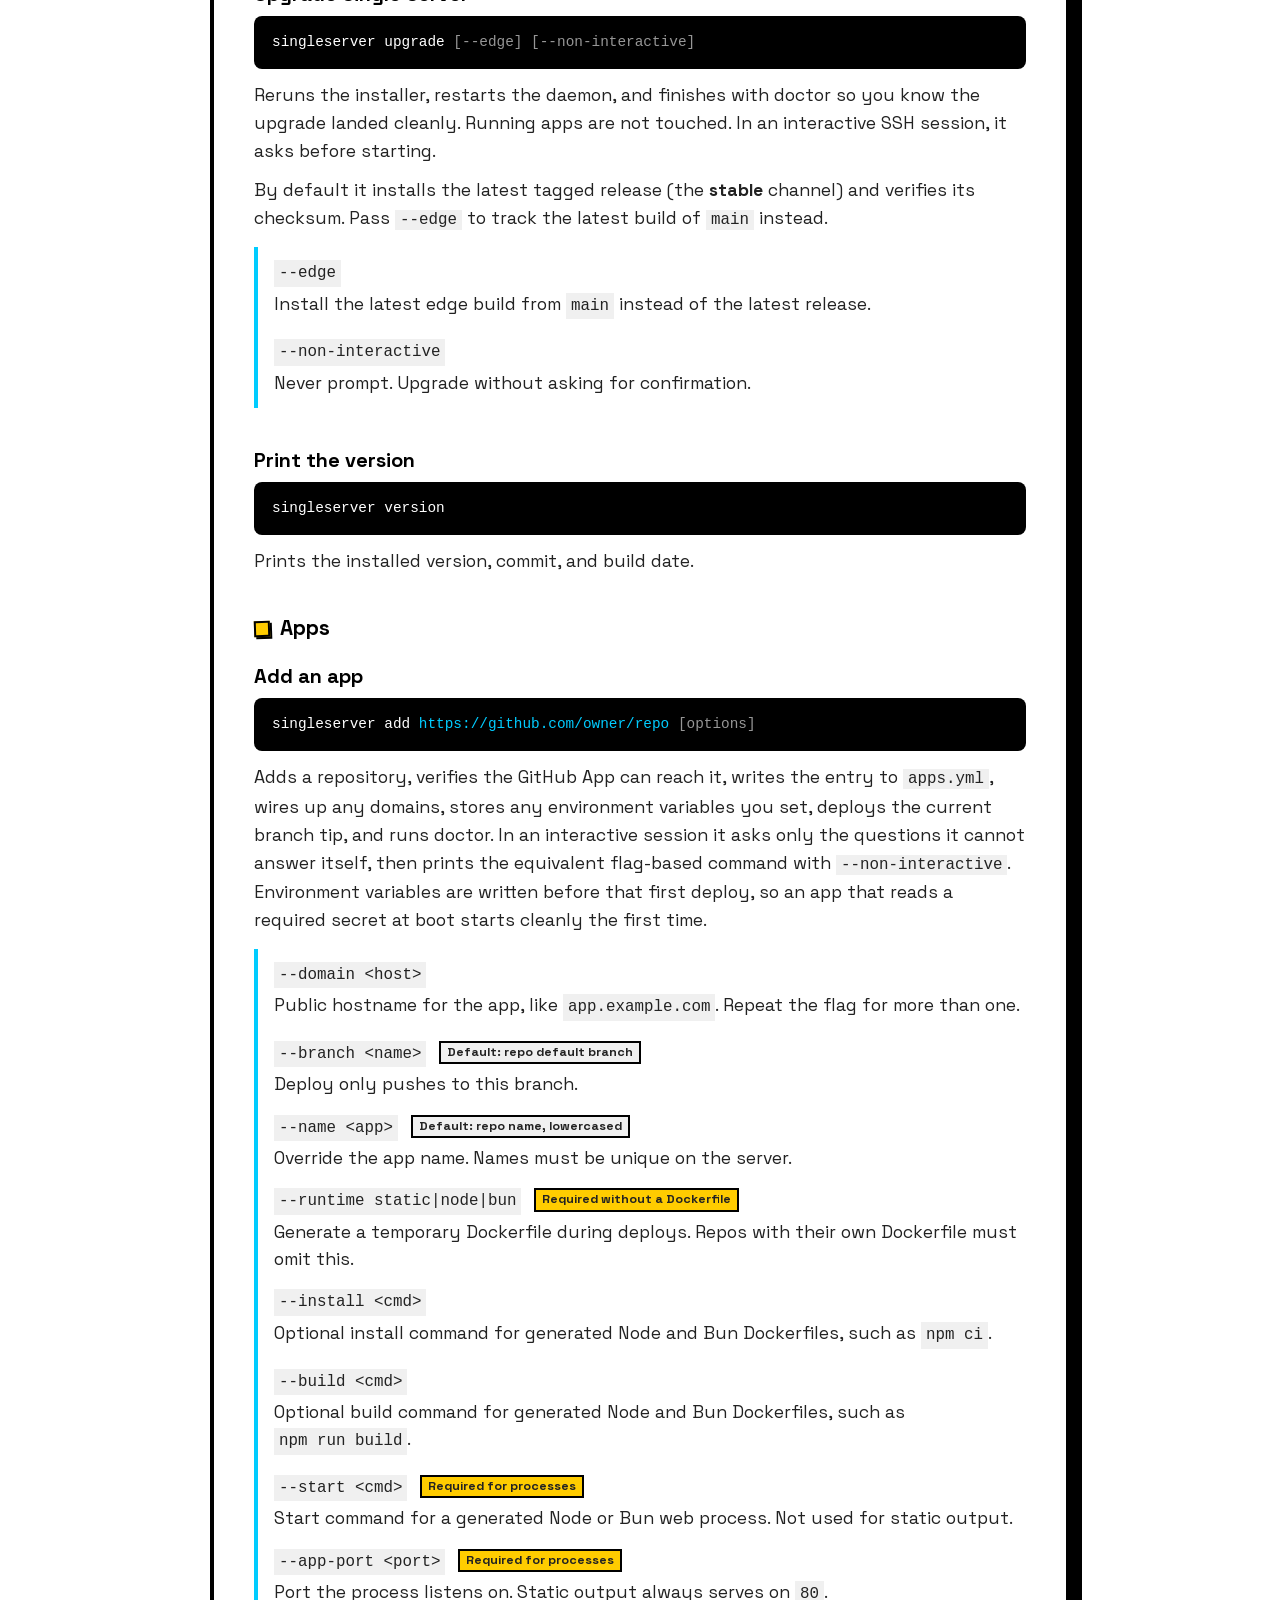
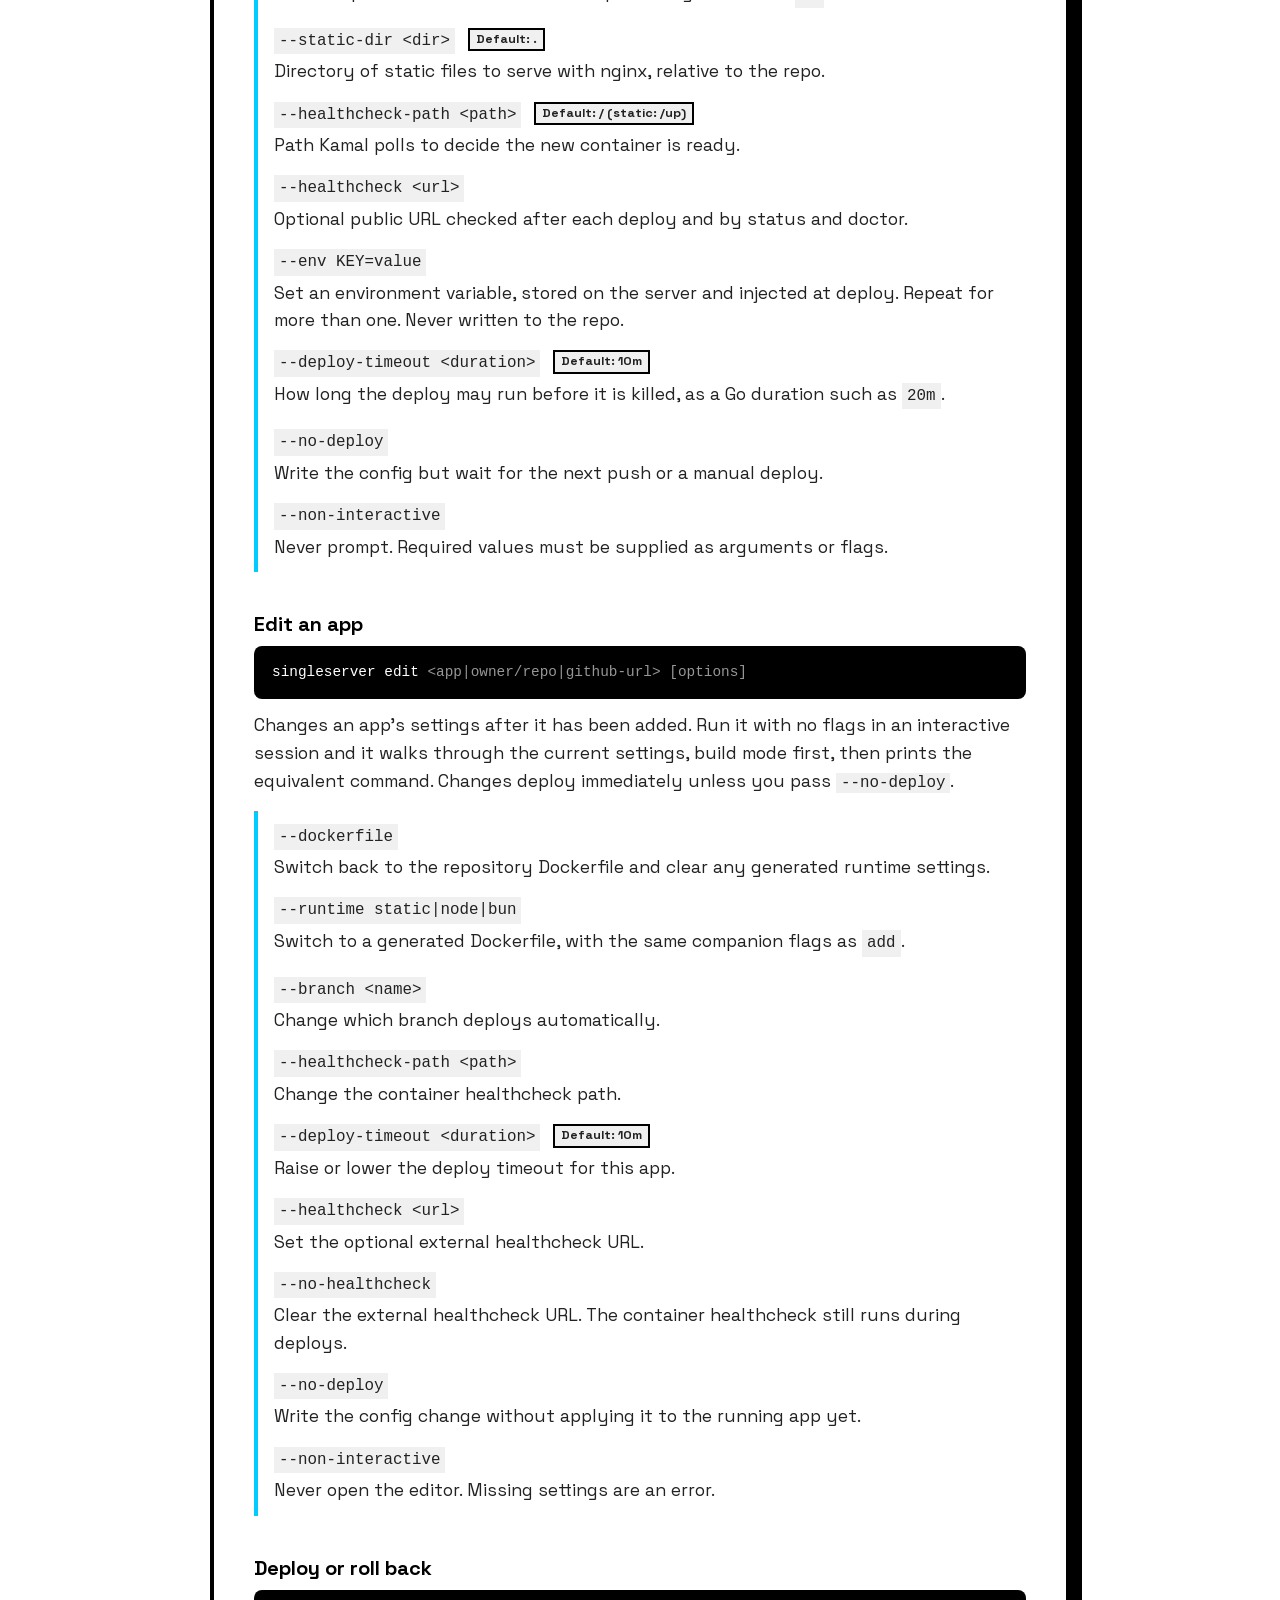
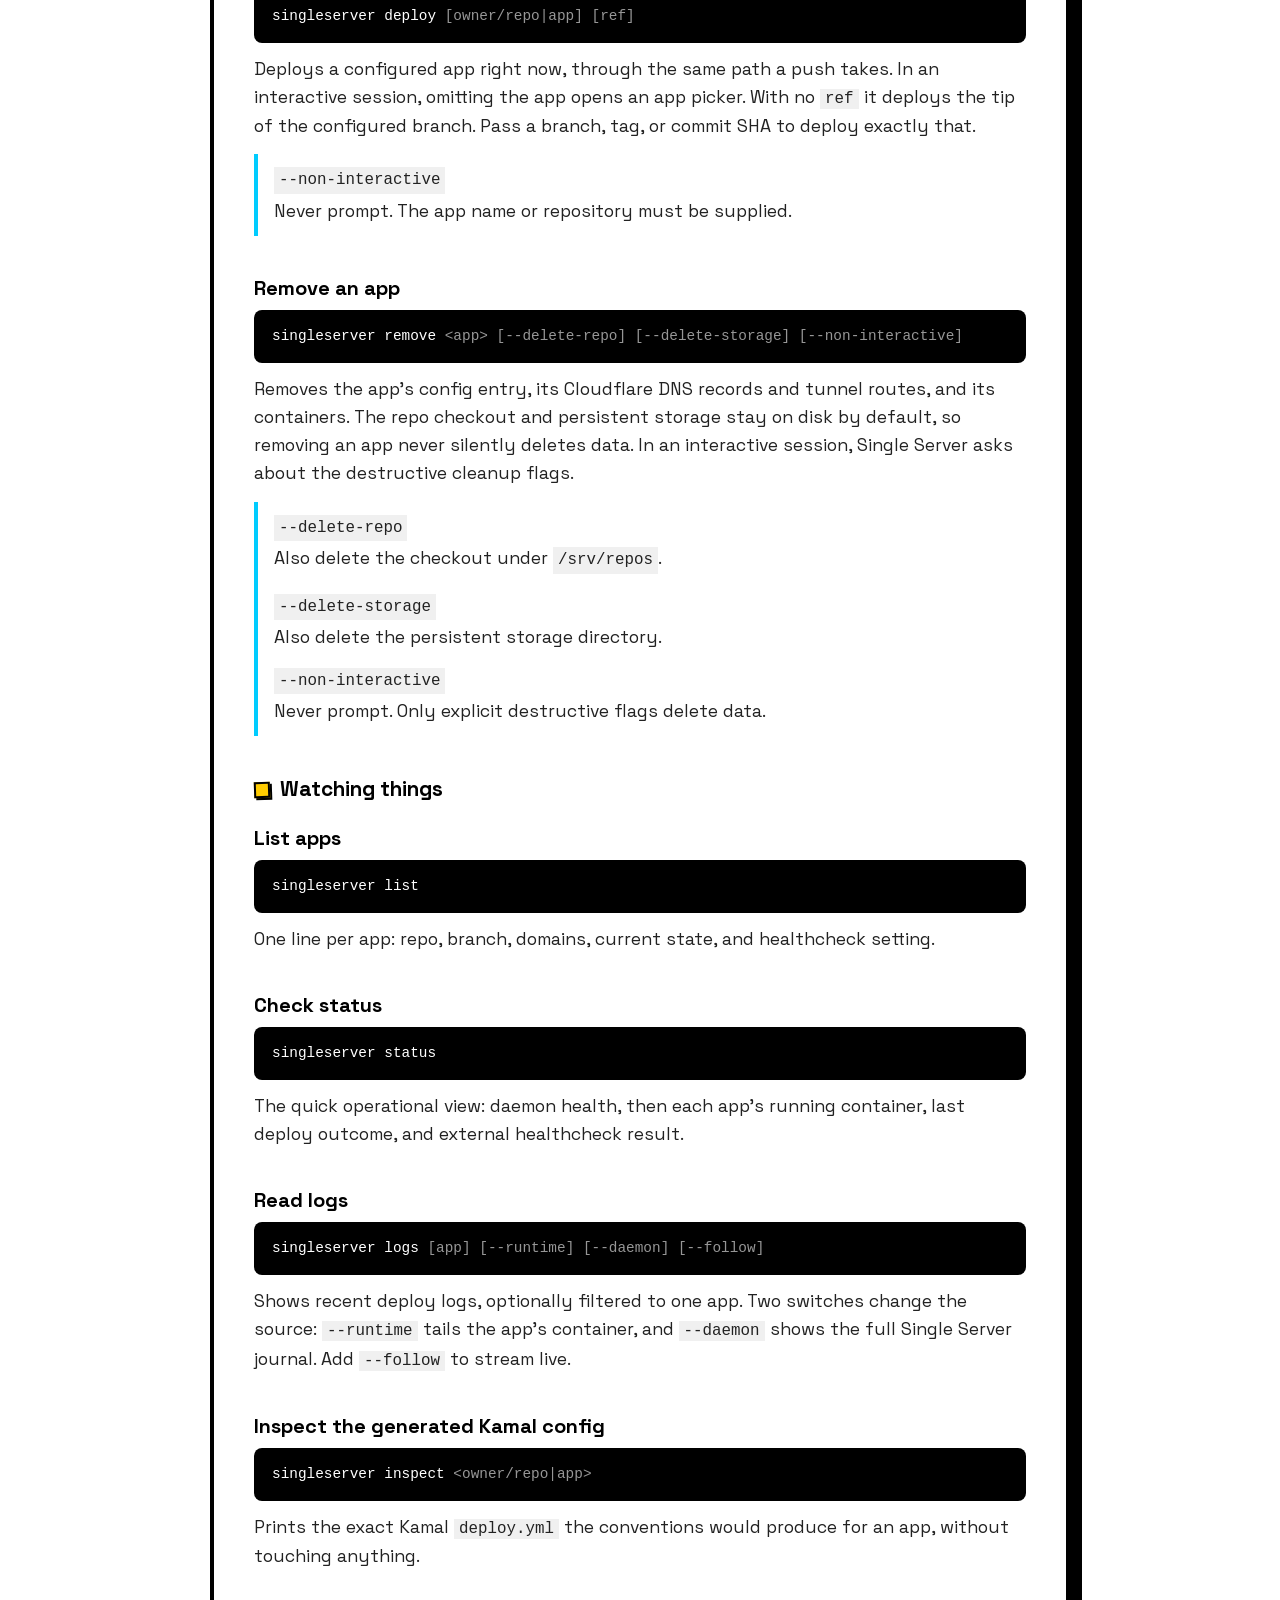
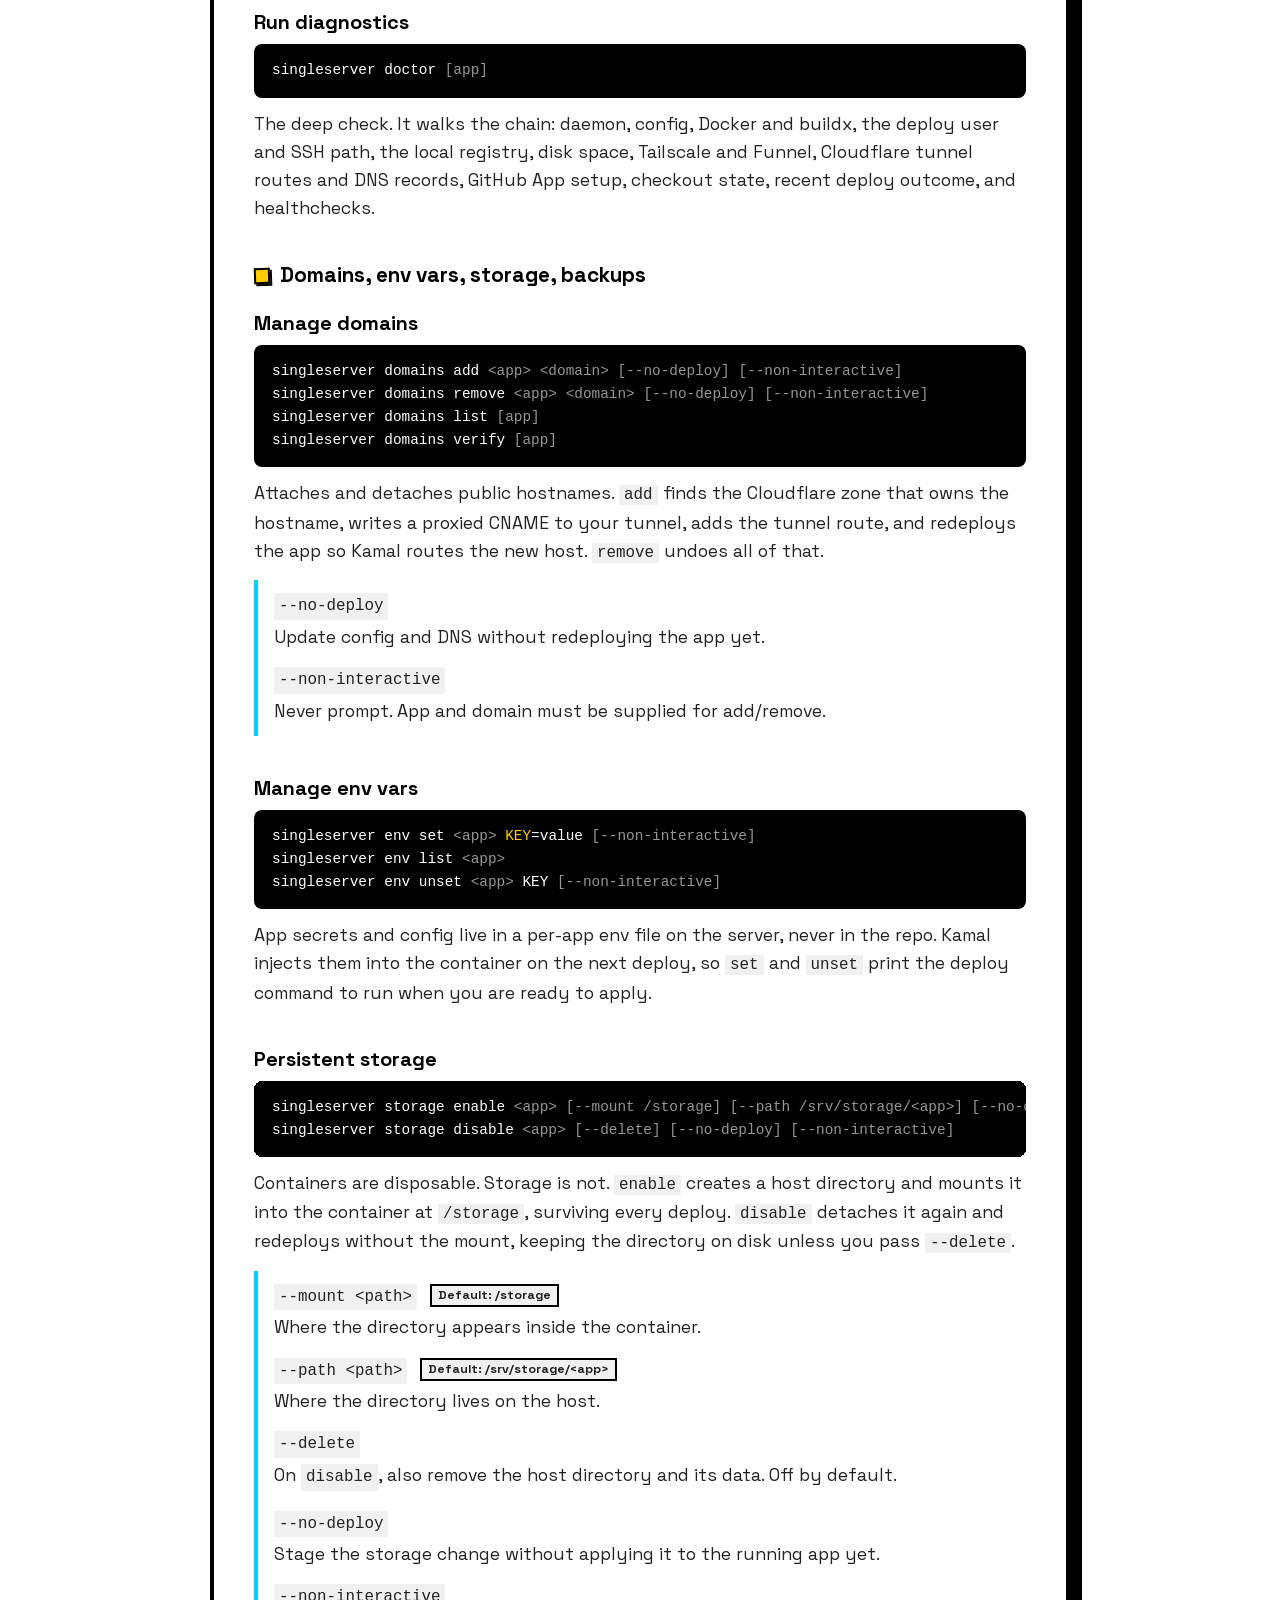
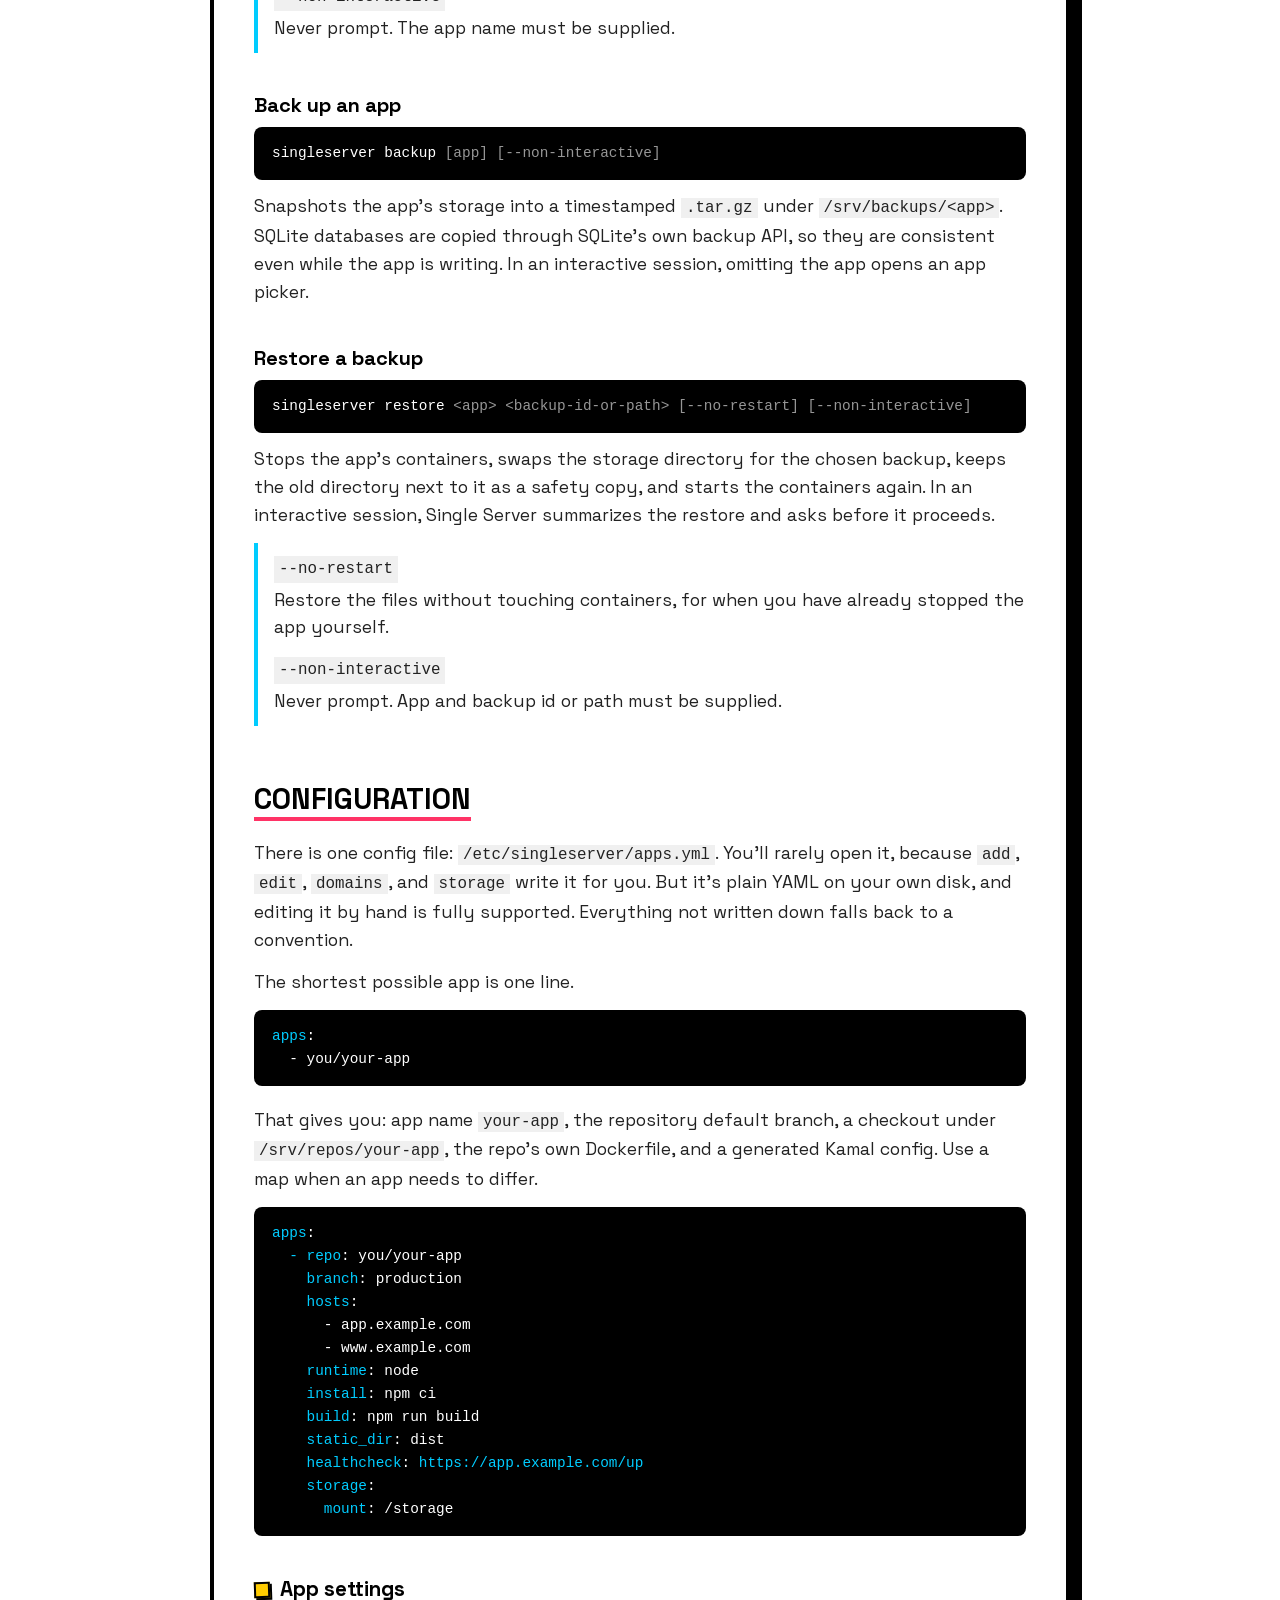
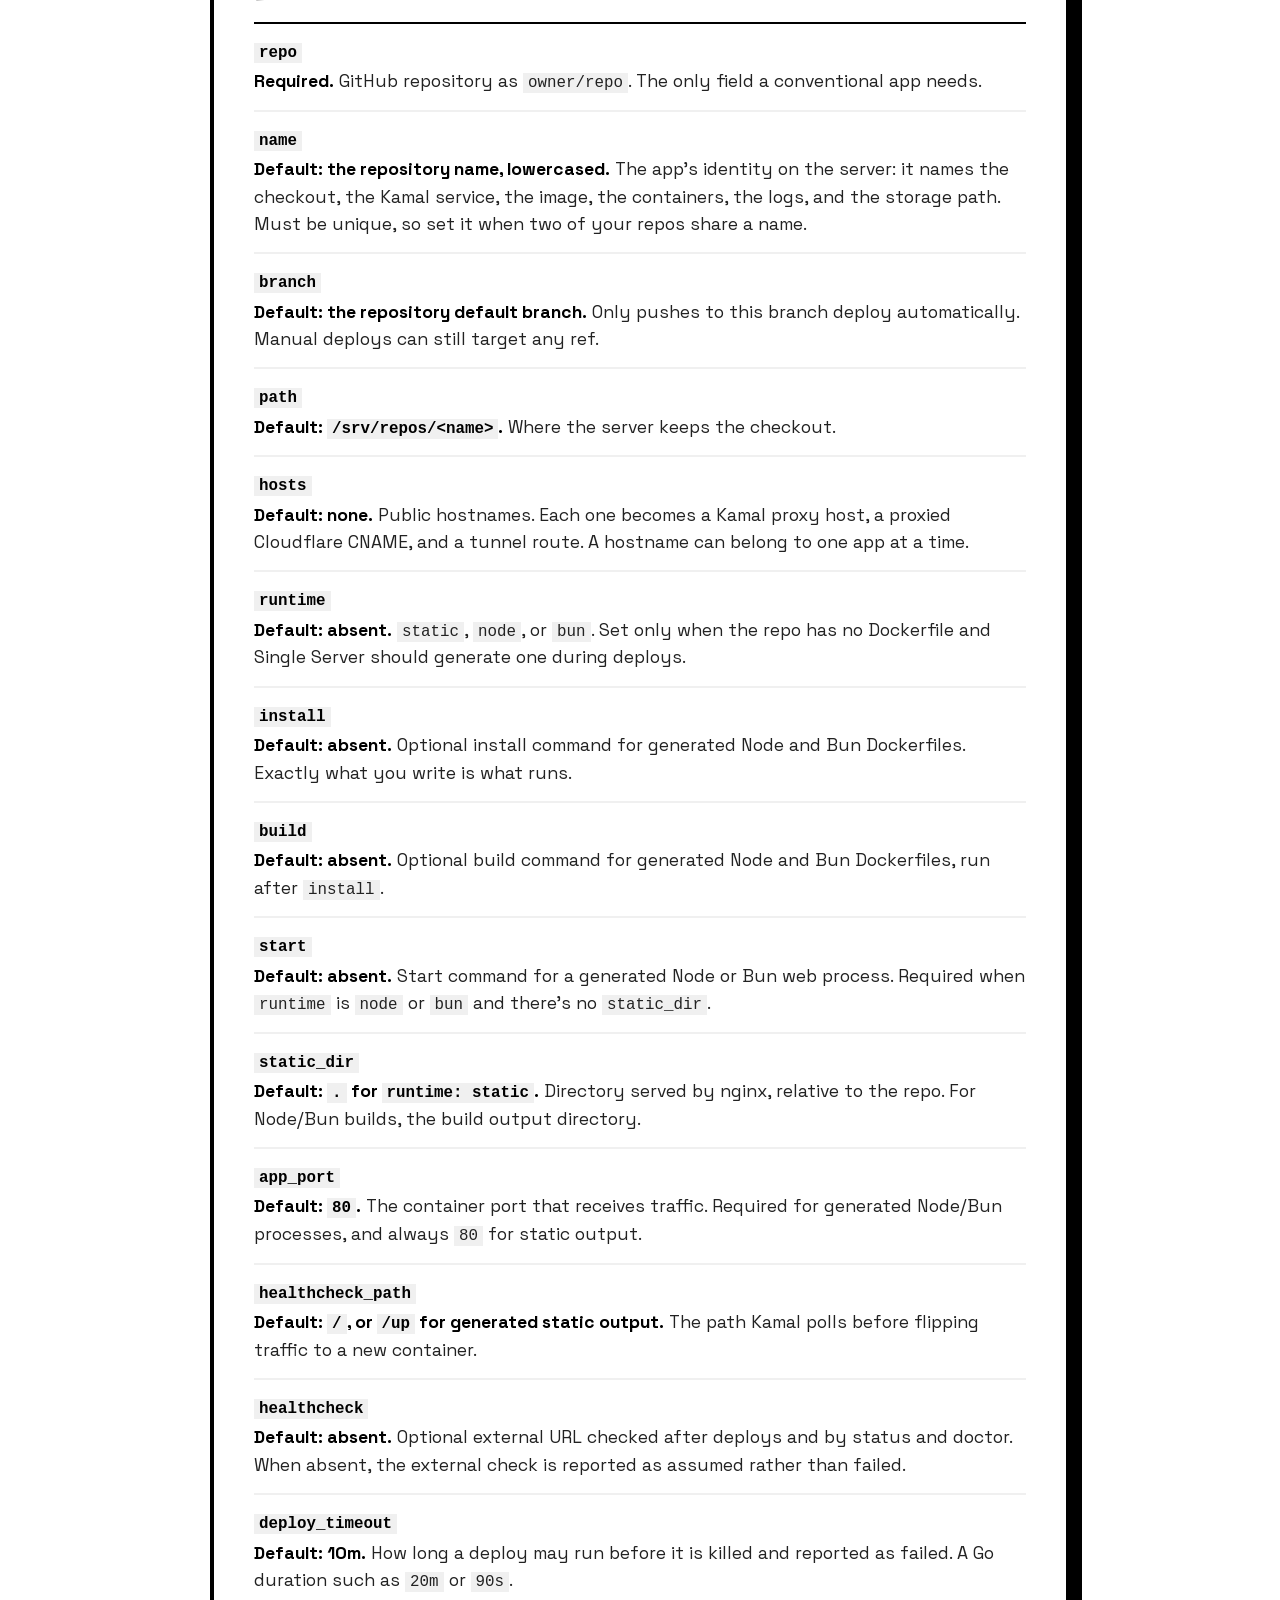
==== commit 0ebb18f4: "Document add --env and fix stale first-run doctor note Add the --env flag (and the env-before-first-" ====
--- a/www/docs/index.html
+++ b/www/docs/index.html
@@ -241,7 +241,7 @@
 # or install the edge channel (latest main) instead of the latest release
 curl -fsSL <span class="accent">https://singleserver.com/install.sh</span> | SINGLESERVER_CHANNEL=edge sh</pre>
                 </div>
-                <p>Installs Docker, Kamal, Tailscale, cloudflared, sqlite3, the singleserver binary, the systemd daemon, a local Docker registry, and a deploy user for Kamal. Then it runs first-run setup: connecting Tailscale, Cloudflare, and GitHub, and finishing with doctor. Rerunning it is safe, since it skips what is already done.</p>
+                <p>Installs Docker, Kamal, Tailscale, cloudflared, sqlite3, the singleserver binary, the systemd daemon, a local Docker registry, and a deploy user for Kamal. Then it runs first-run setup: connecting Tailscale, Cloudflare, and GitHub, then printing a short summary of what connected and what is left. Rerunning it is safe, since it skips what is already done.</p>
                 <ul class="option-list">
                     <li><code>TAILSCALE_AUTHKEY</code><span>Set for unattended installs so Tailscale joins without a browser login.</span></li>
                     <li><code>CLOUDFLARE_API_TOKEN</code><span>Set for unattended installs so Cloudflare connects without a prompt. The token needs DNS and tunnel permissions.</span></li>
@@ -303,7 +303,7 @@
                 <div class="code-wrapper">
                     <pre class="code-block">singleserver add <span class="accent">https://github.com/owner/repo</span> [options]</pre>
                 </div>
-                <p>Adds a repository, verifies the GitHub App can reach it, writes the entry to <code>apps.yml</code>, wires up any domains, deploys the current branch tip, and runs doctor. In an interactive session it asks only the questions it cannot answer itself, then prints the equivalent flag-based command with <code>--non-interactive</code>.</p>
+                <p>Adds a repository, verifies the GitHub App can reach it, writes the entry to <code>apps.yml</code>, wires up any domains, stores any environment variables you set, deploys the current branch tip, and runs doctor. In an interactive session it asks only the questions it cannot answer itself, then prints the equivalent flag-based command with <code>--non-interactive</code>. Environment variables are written before that first deploy, so an app that reads a required secret at boot starts cleanly the first time.</p>
                 <ul class="option-list">
                     <li><code>--domain &lt;host&gt;</code><span>Public hostname for the app, like <code>app.example.com</code>. Repeat the flag for more than one.</span></li>
                     <li><code>--branch &lt;name&gt;</code> <span class="opt-badge">Default: repo default branch</span><span>Deploy only pushes to this branch.</span></li>
@@ -316,6 +316,7 @@
                     <li><code>--static-dir &lt;dir&gt;</code> <span class="opt-badge">Default: .</span><span>Directory of static files to serve with nginx, relative to the repo.</span></li>
                     <li><code>--healthcheck-path &lt;path&gt;</code> <span class="opt-badge">Default: / (static: /up)</span><span>Path Kamal polls to decide the new container is ready.</span></li>
                     <li><code>--healthcheck &lt;url&gt;</code><span>Optional public URL checked after each deploy and by status and doctor.</span></li>
+                    <li><code>--env KEY=value</code><span>Set an environment variable, stored on the server and injected at deploy. Repeat for more than one. Never written to the repo.</span></li>
                     <li><code>--deploy-timeout &lt;duration&gt;</code> <span class="opt-badge">Default: 10m</span><span>How long the deploy may run before it is killed, as a Go duration such as <code>20m</code>.</span></li>
                     <li><code>--no-deploy</code><span>Write the config but wait for the next push or a manual deploy.</span></li>
                     <li><code>--non-interactive</code><span>Never prompt. Required values must be supplied as arguments or flags.</span></li>
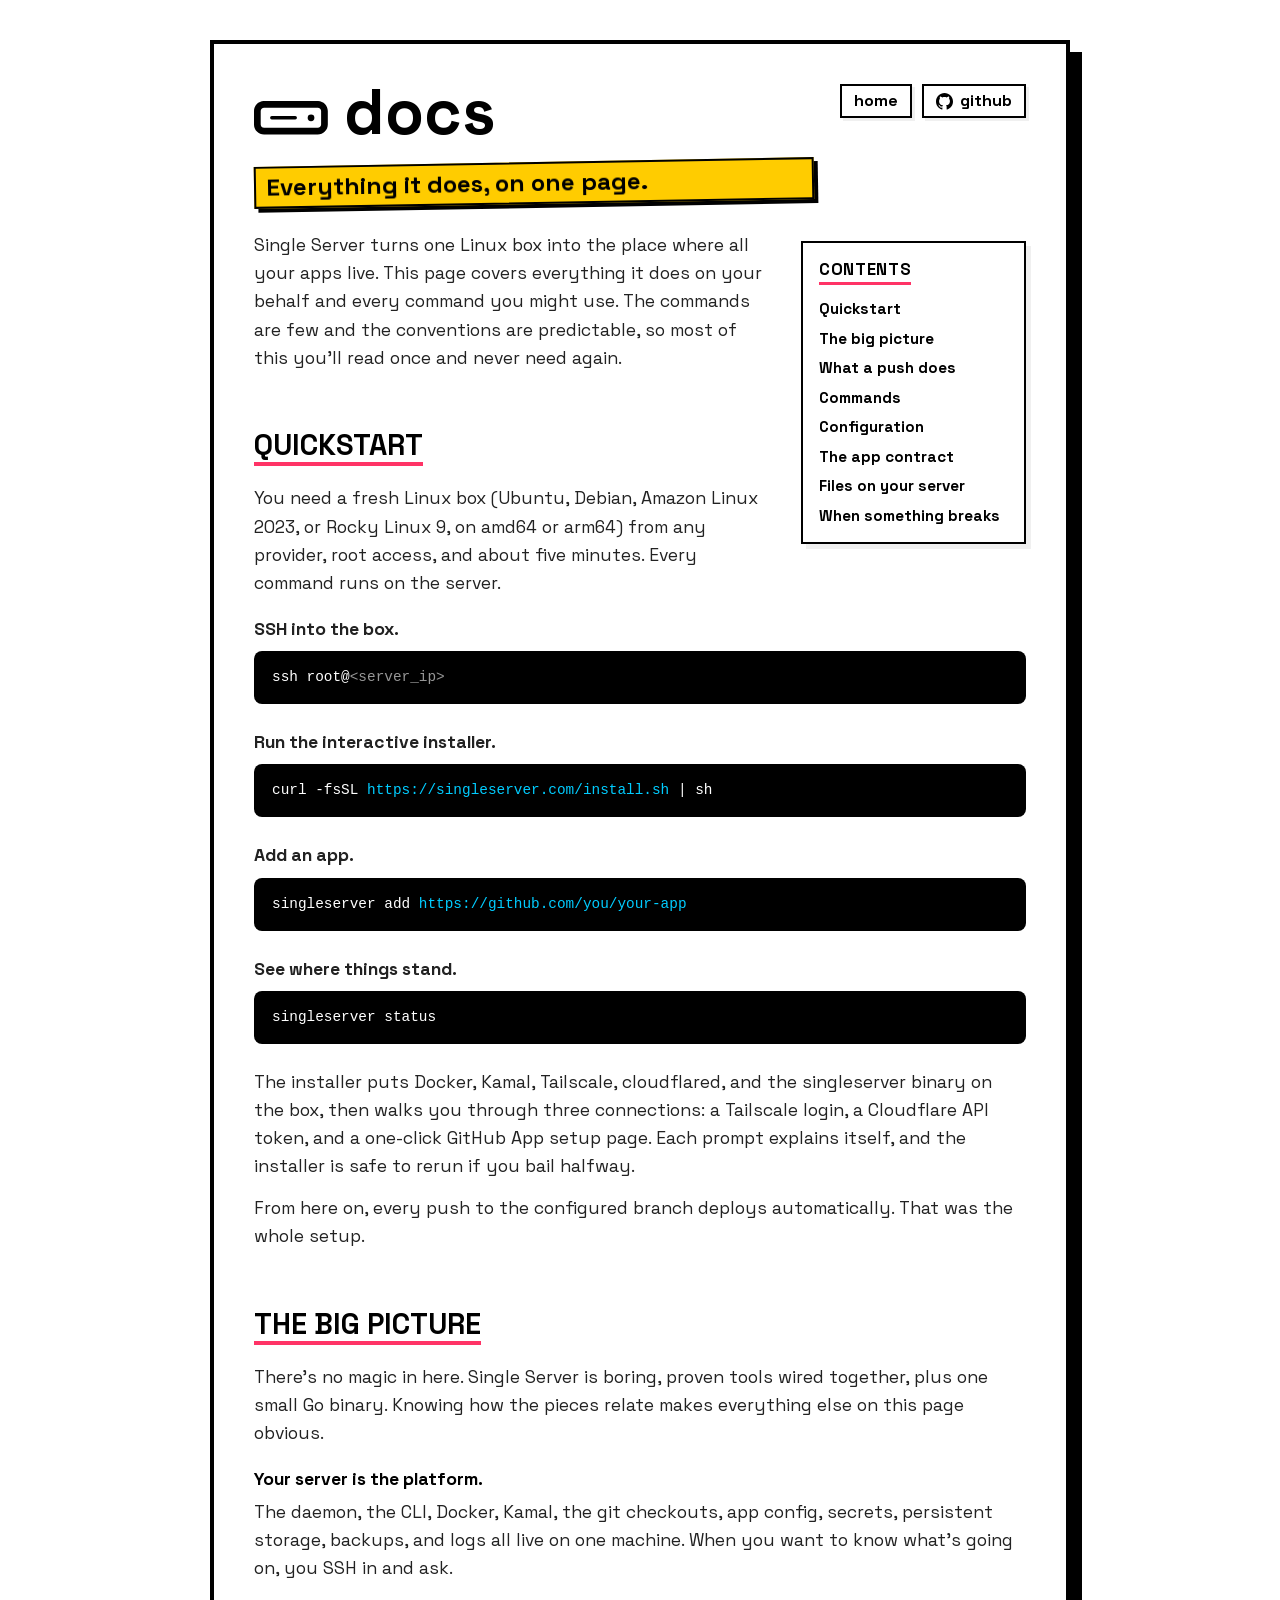
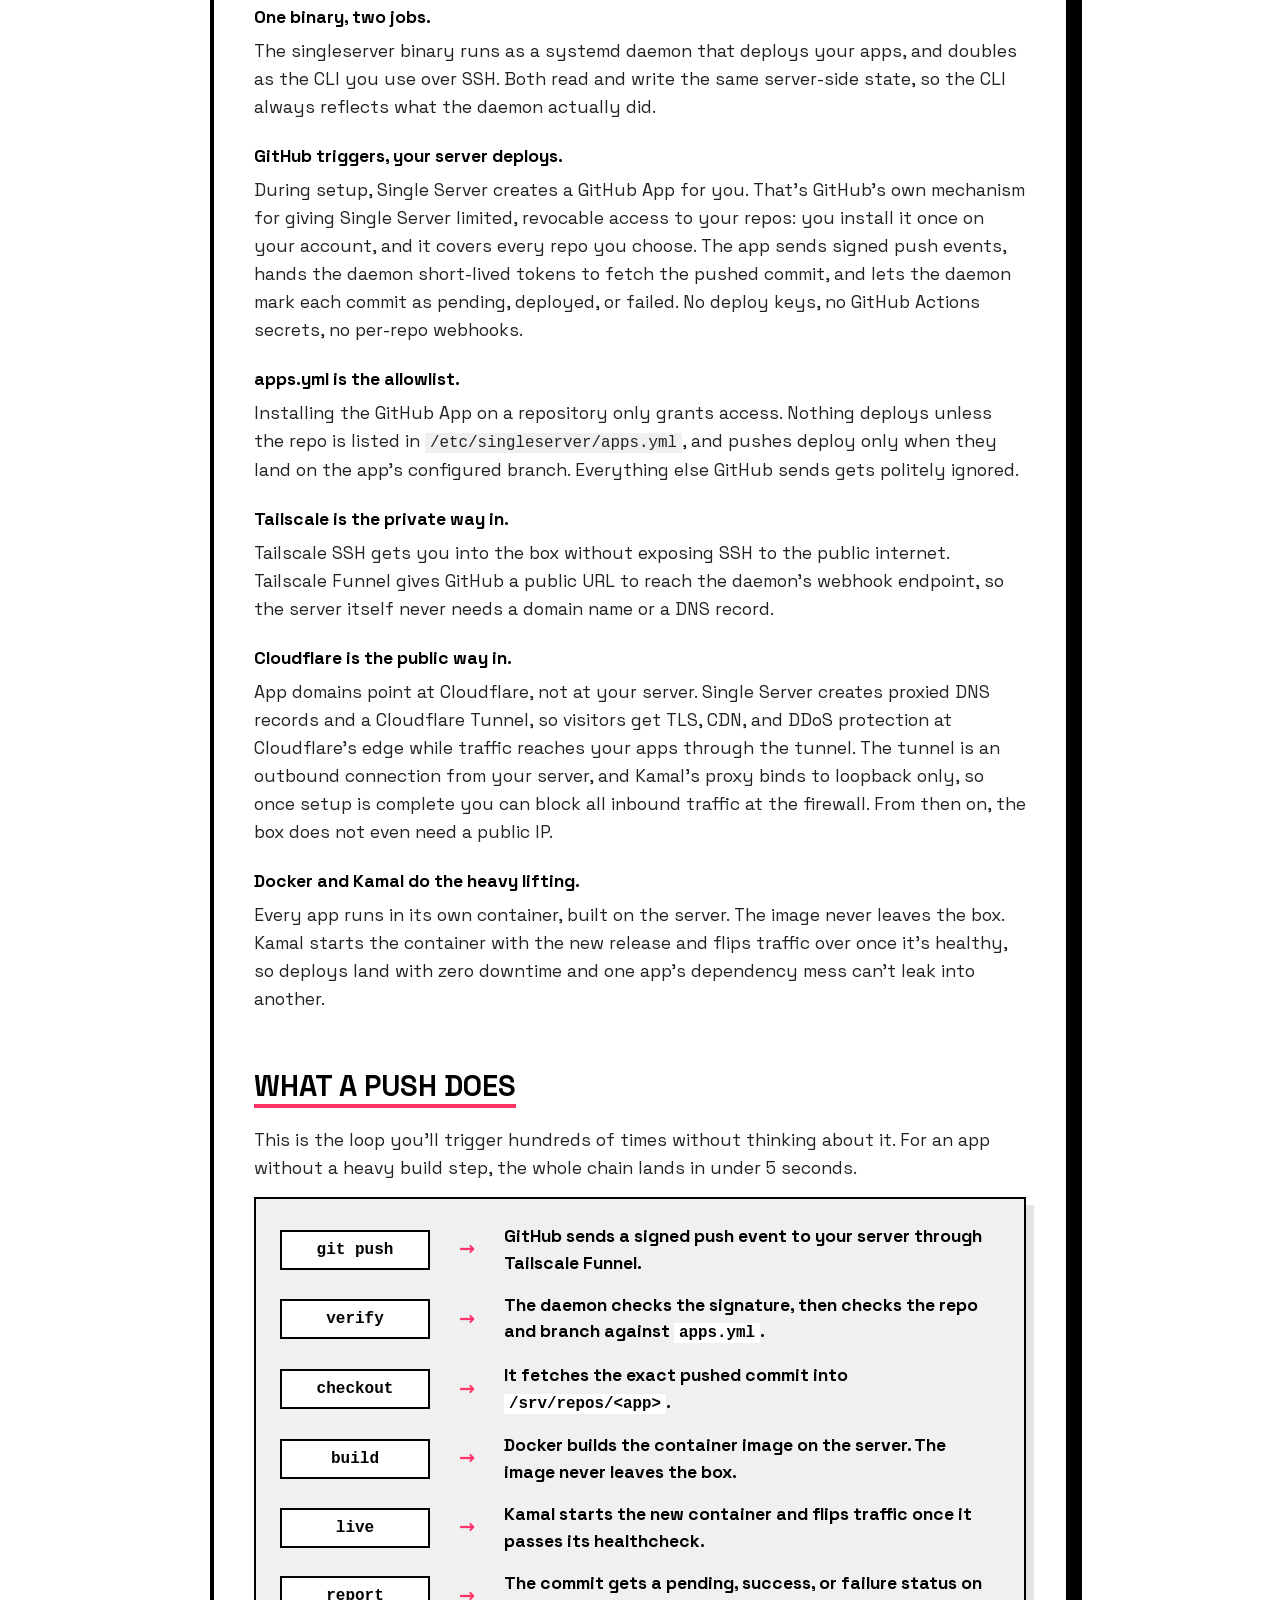
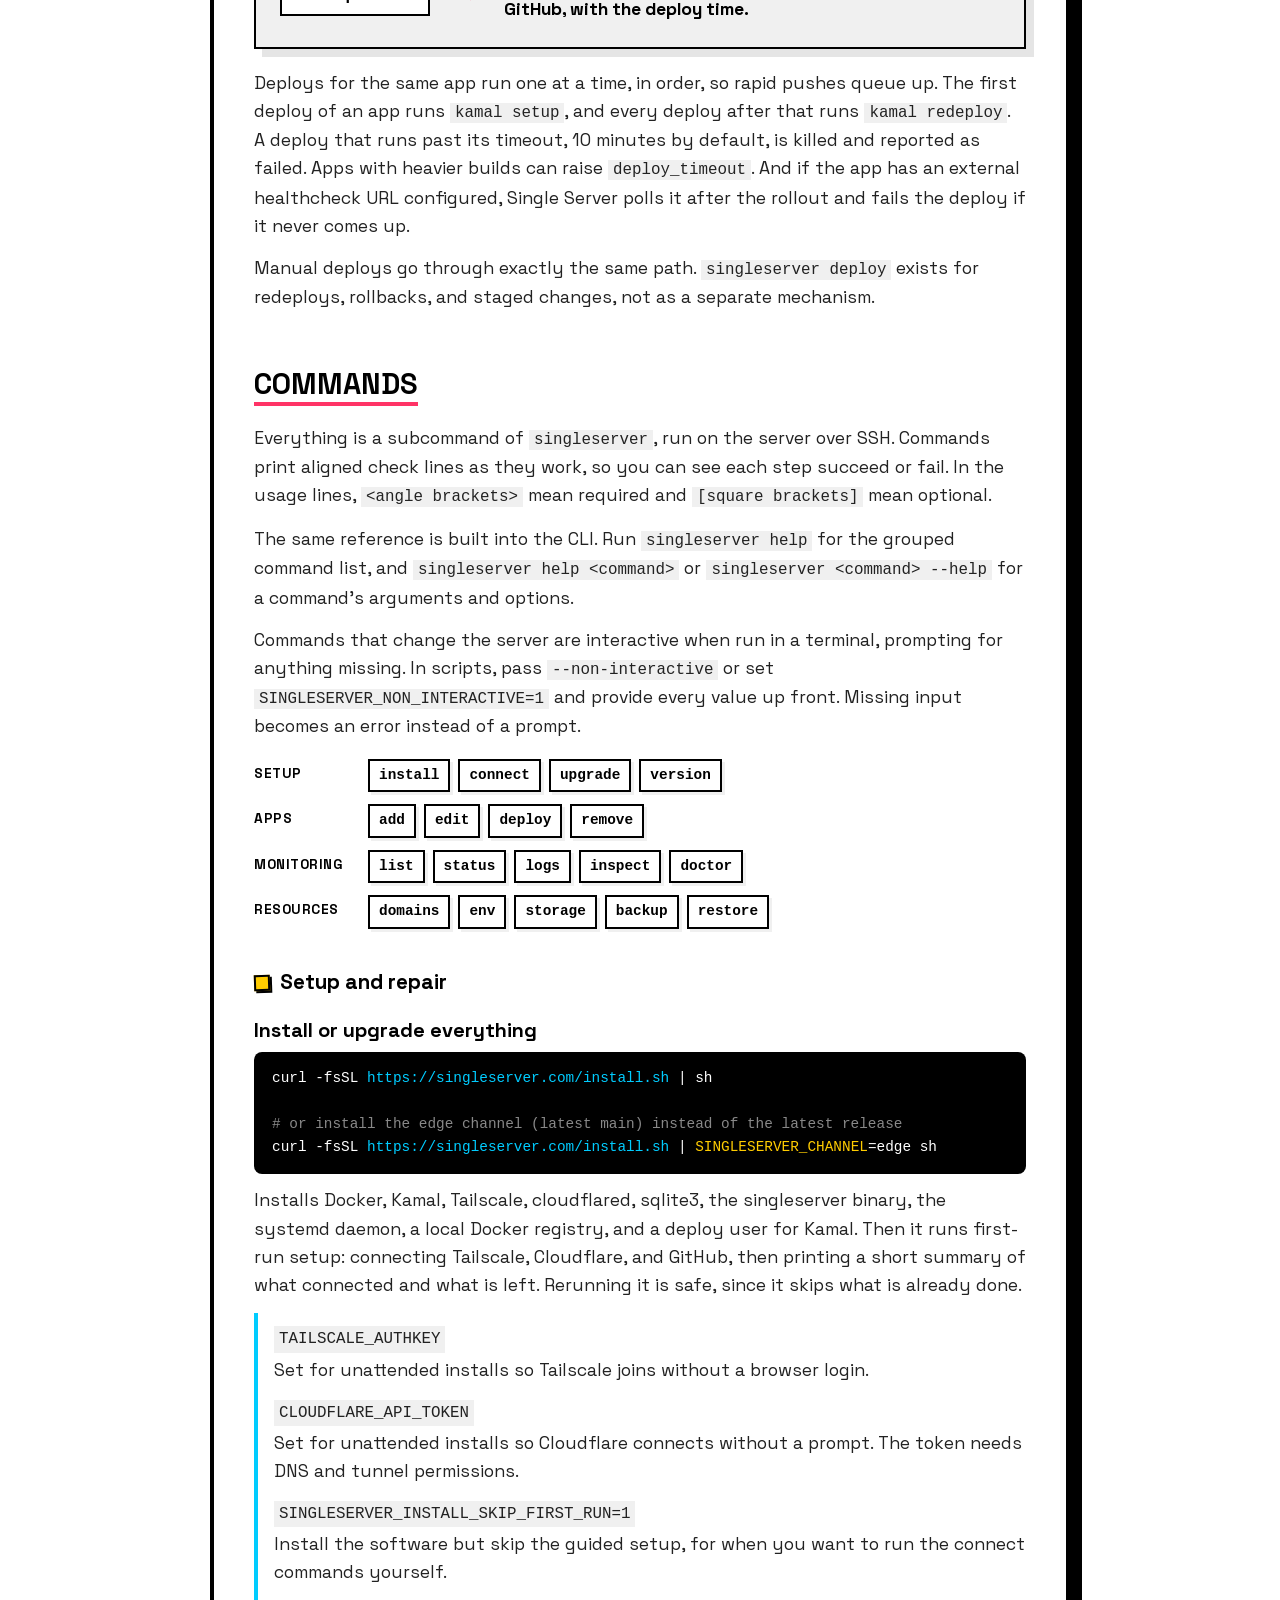
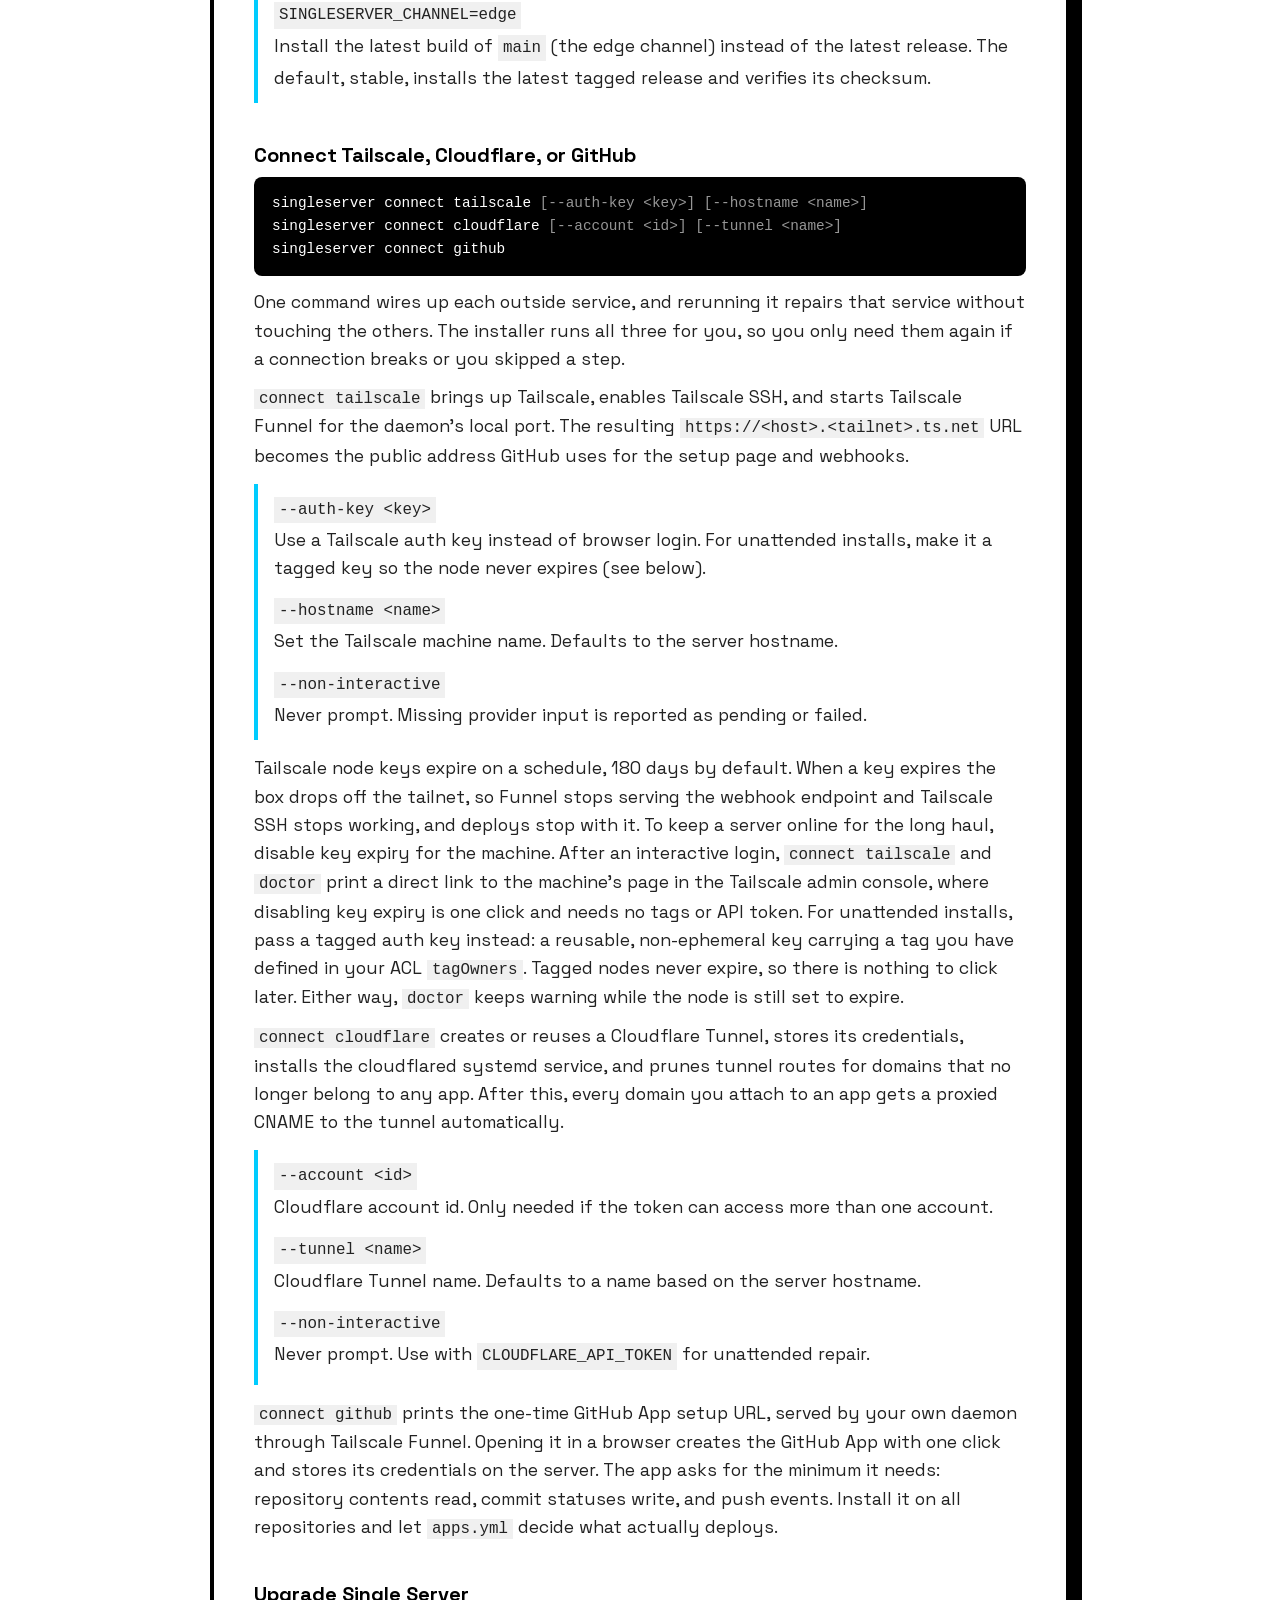
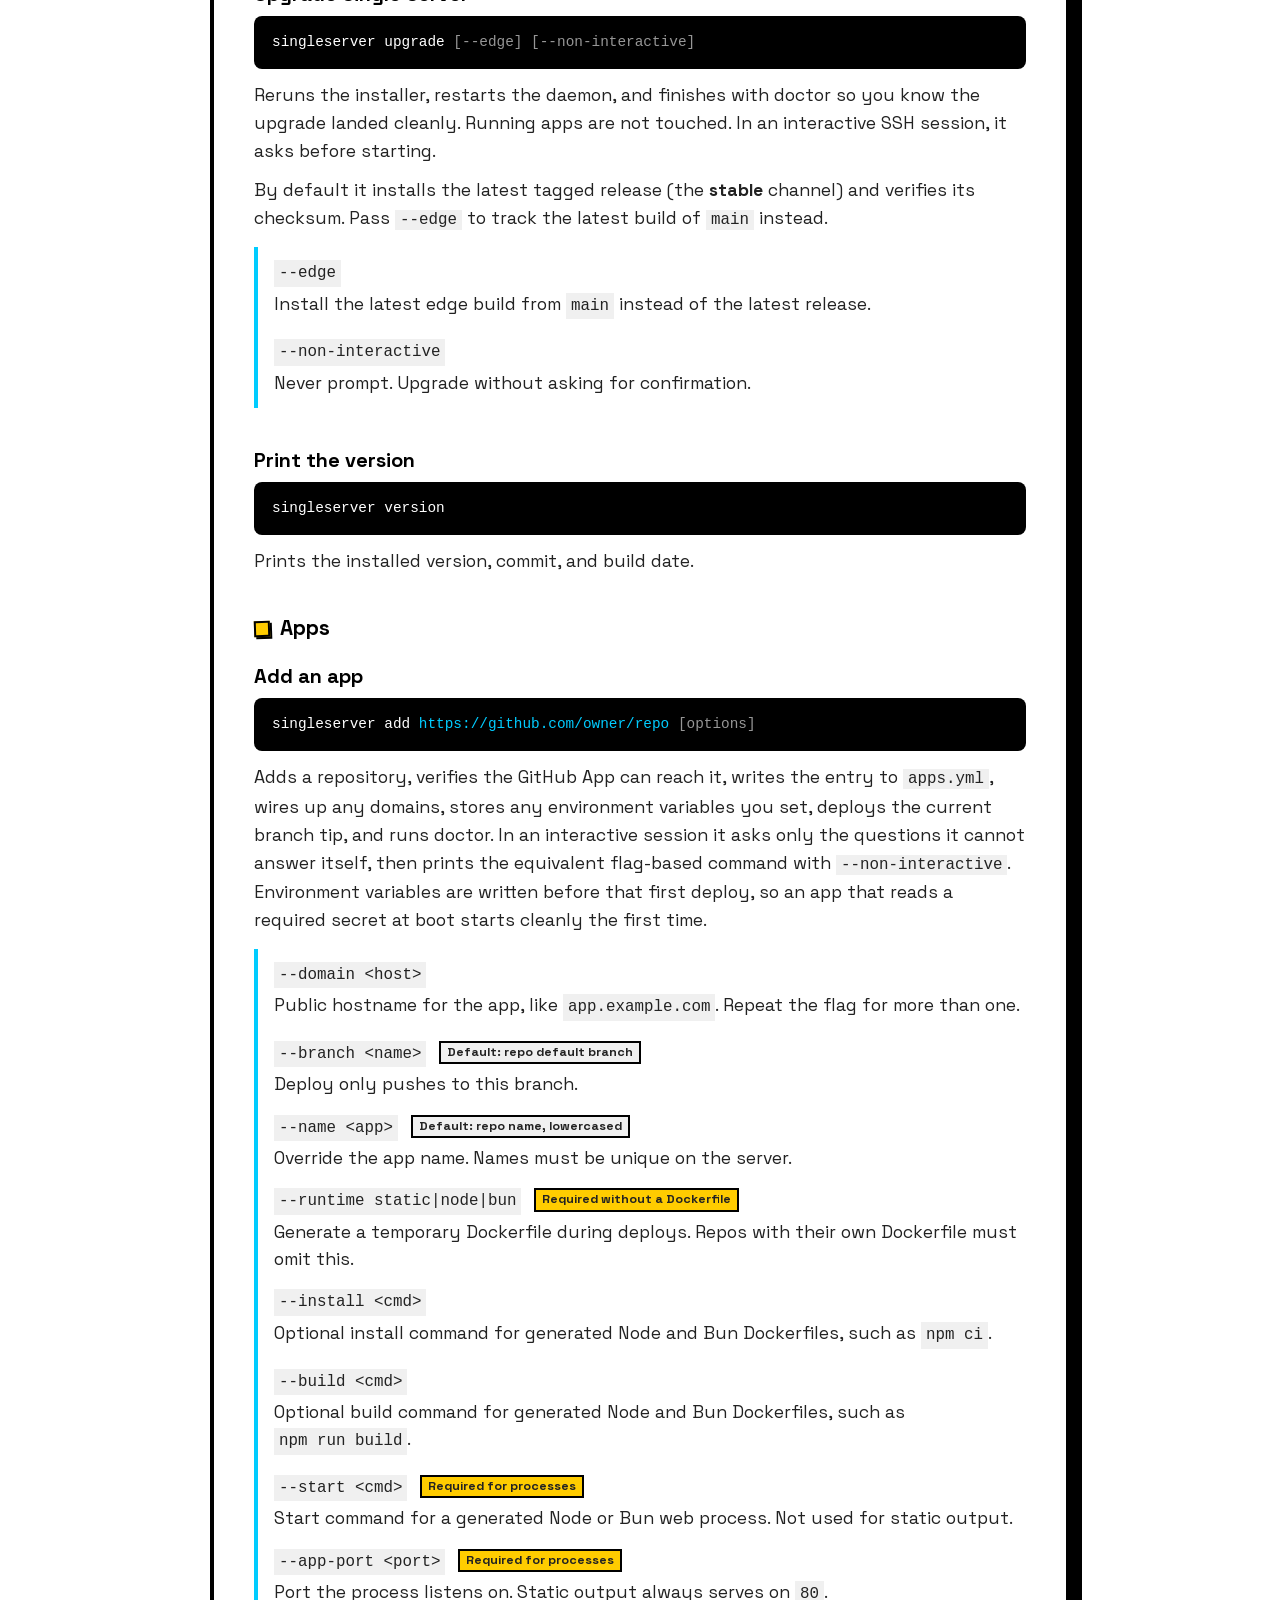
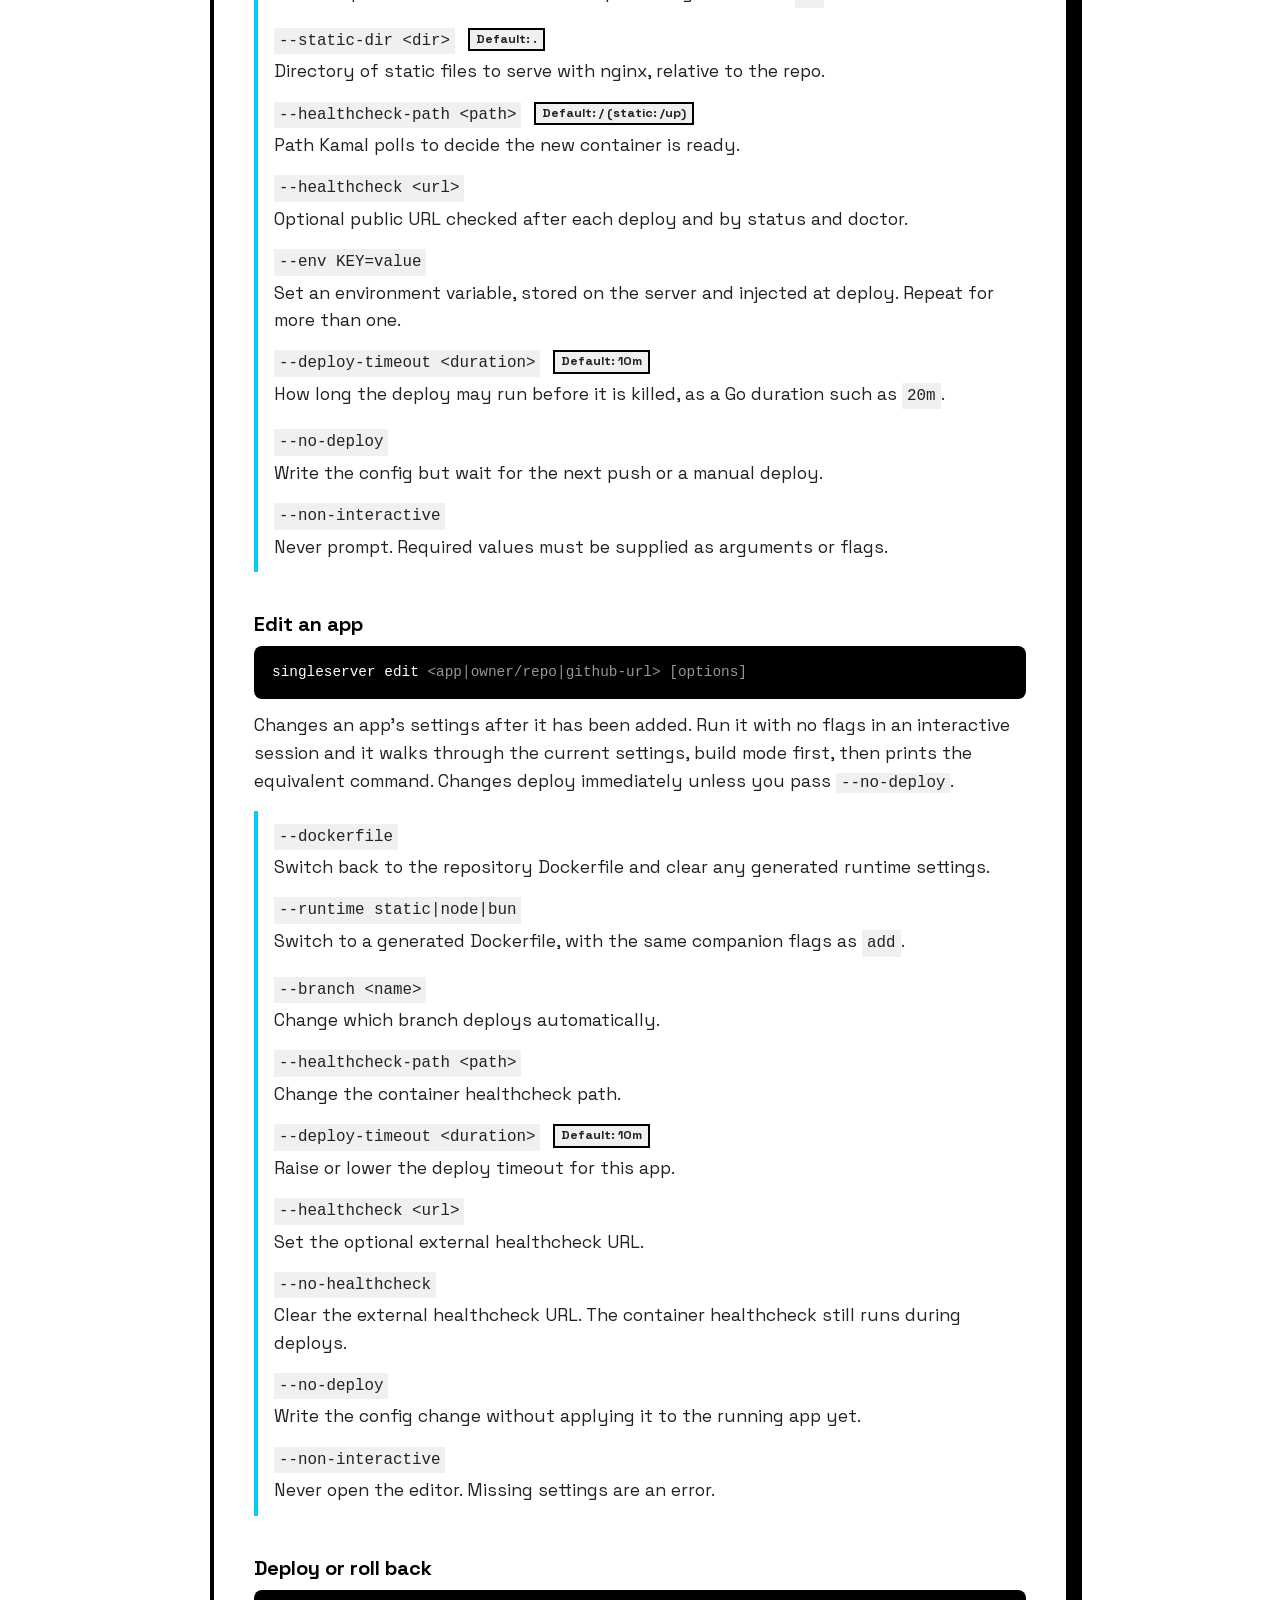
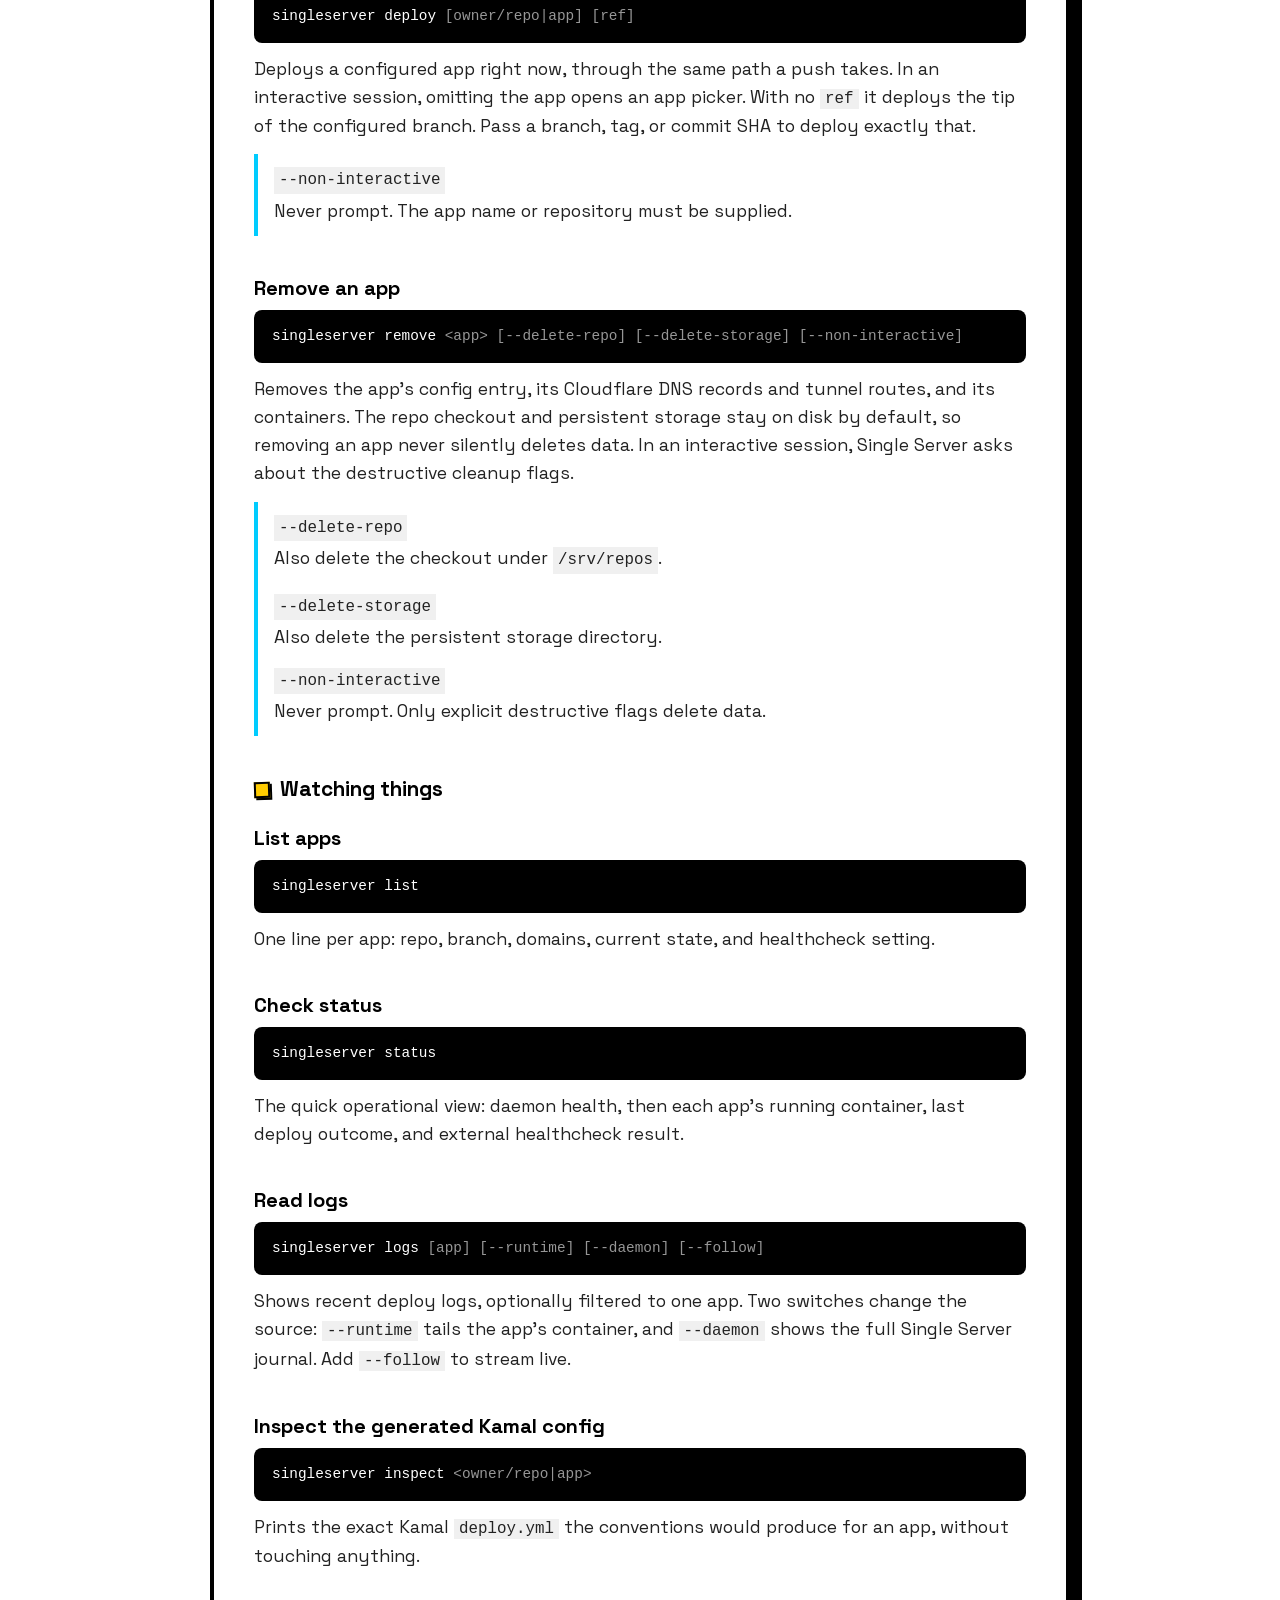
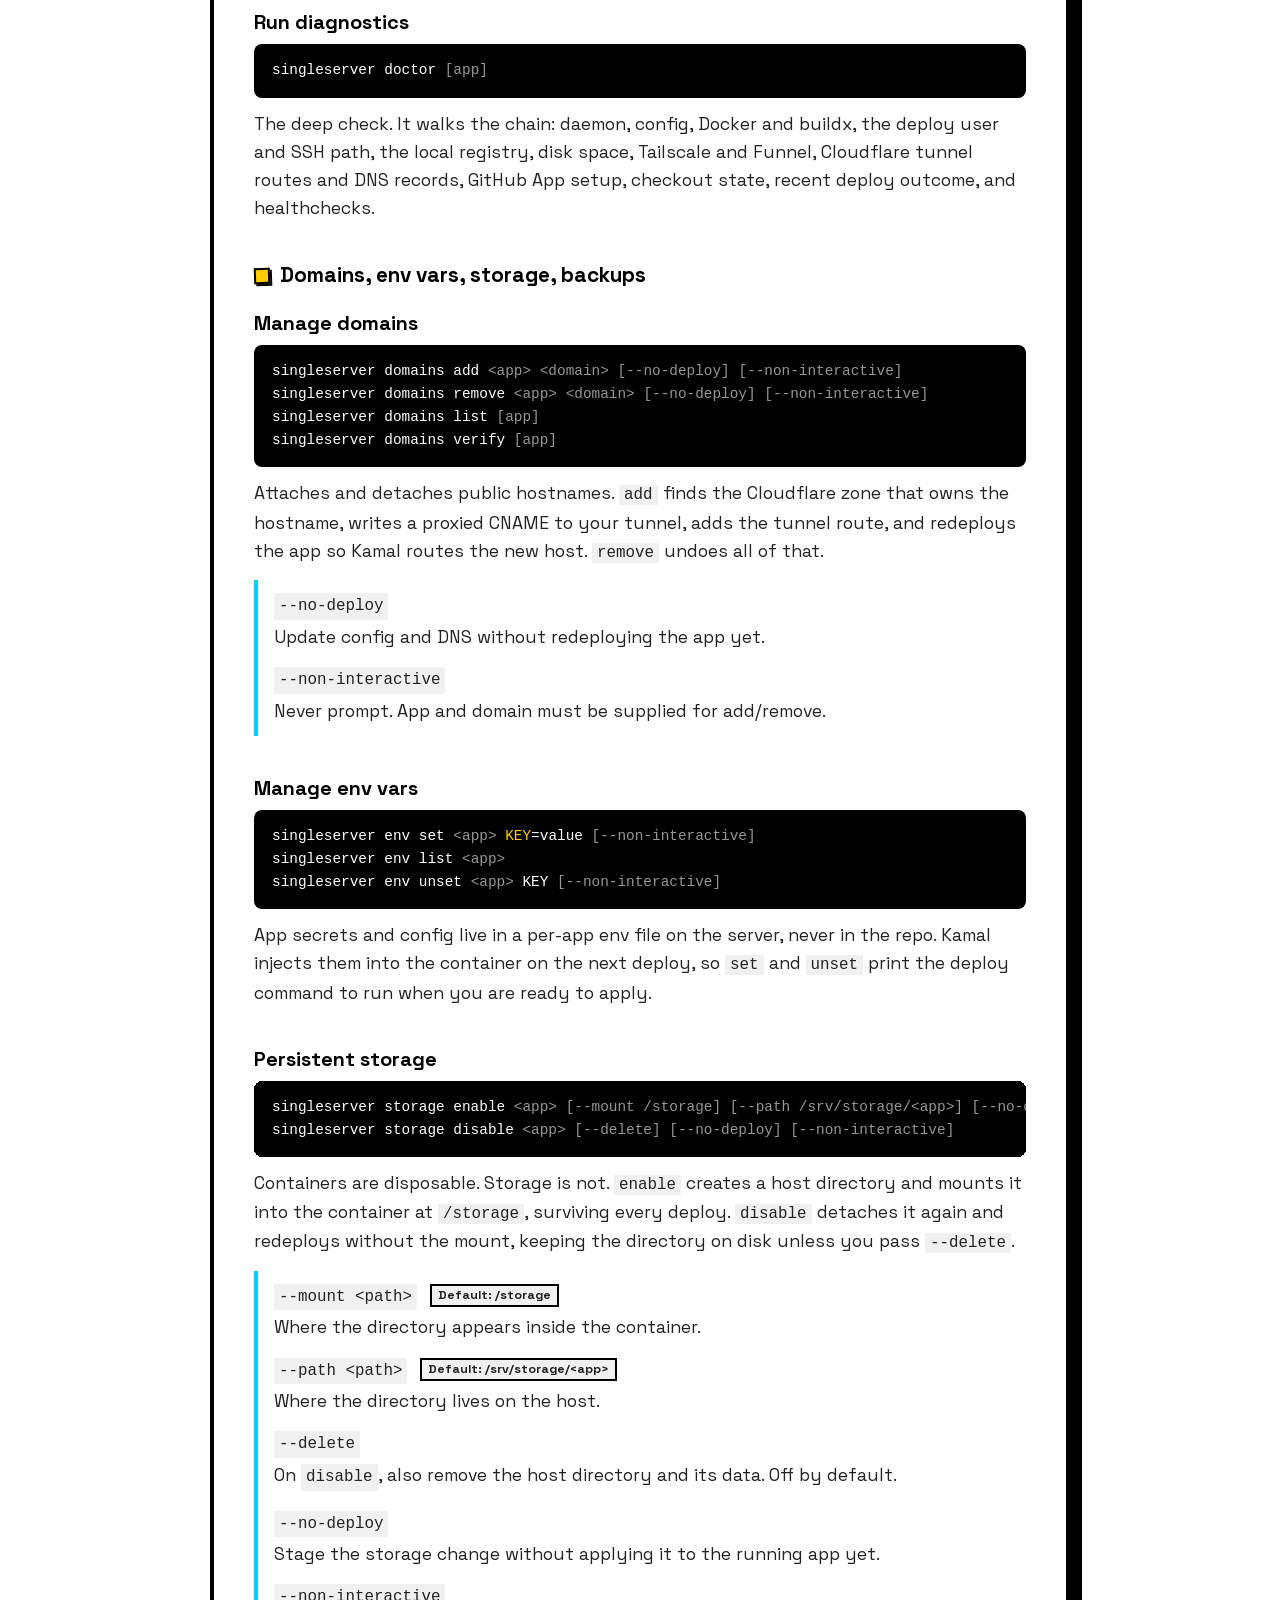
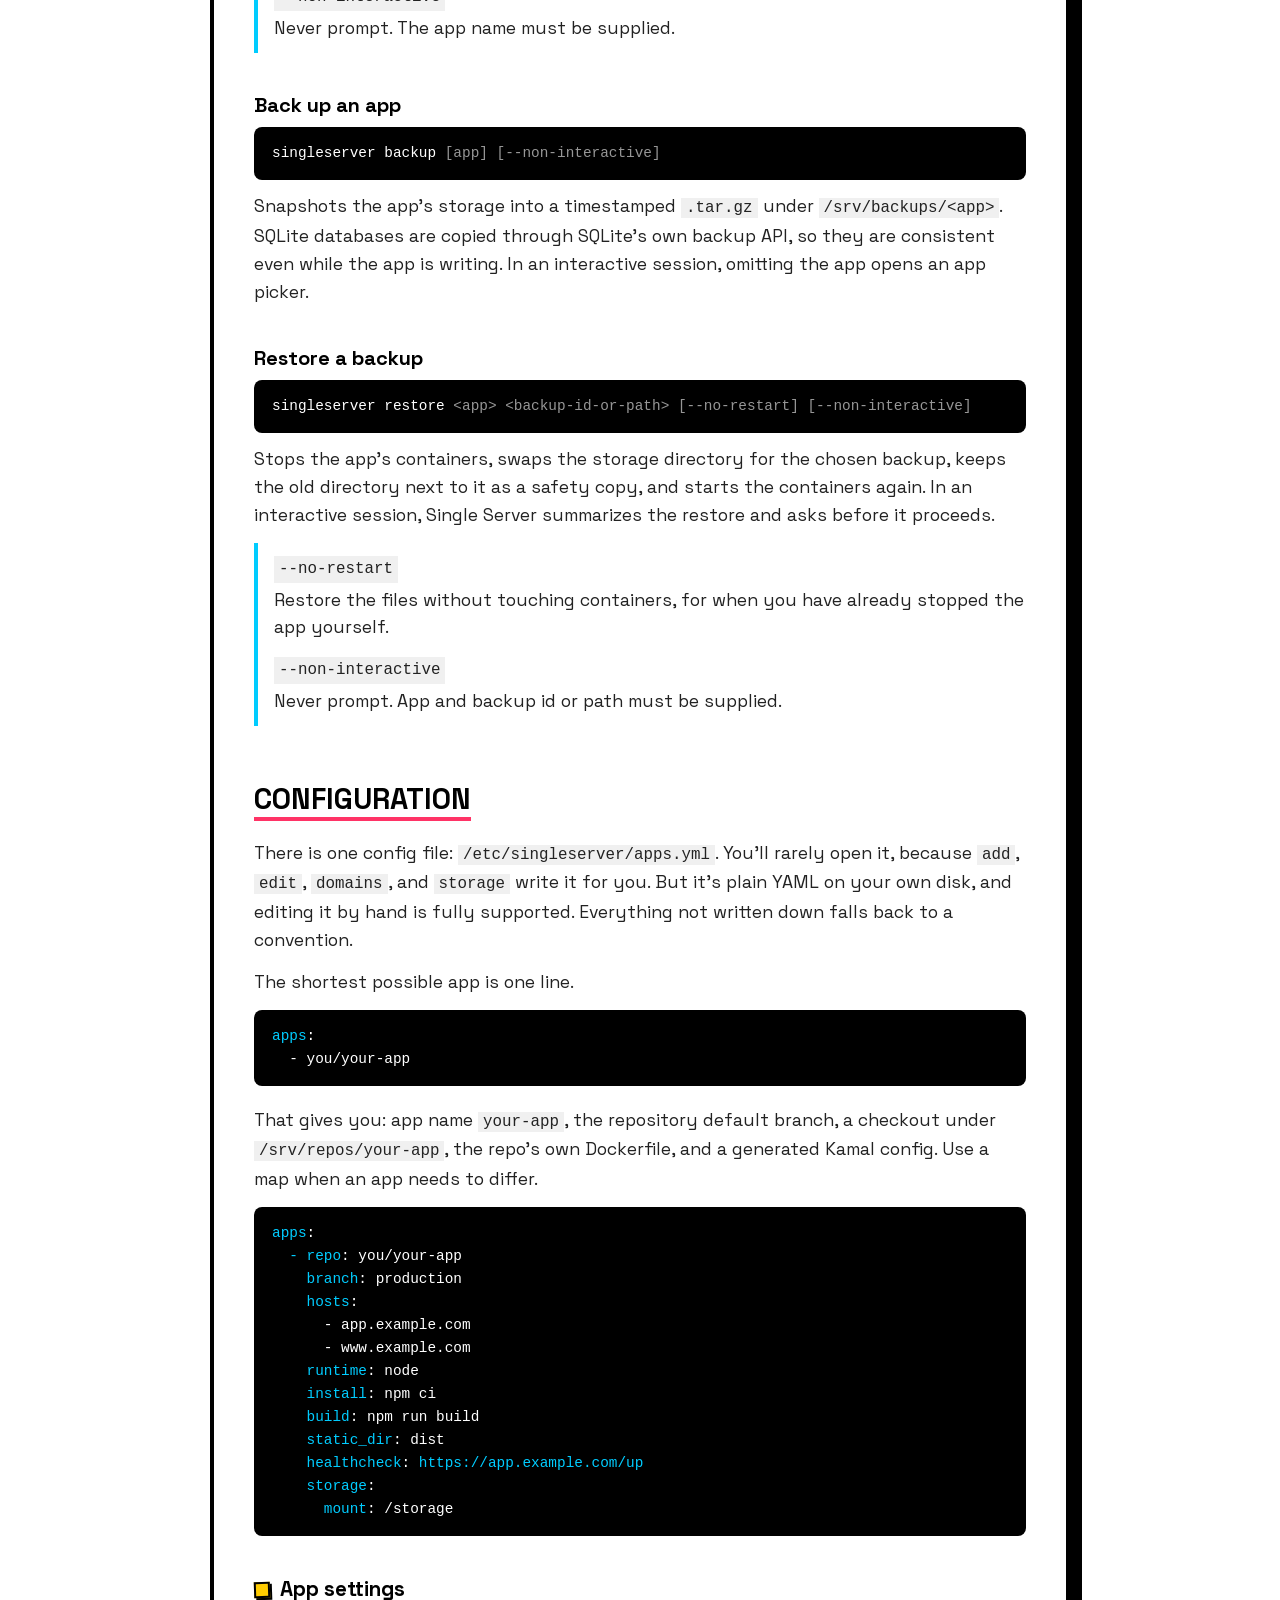
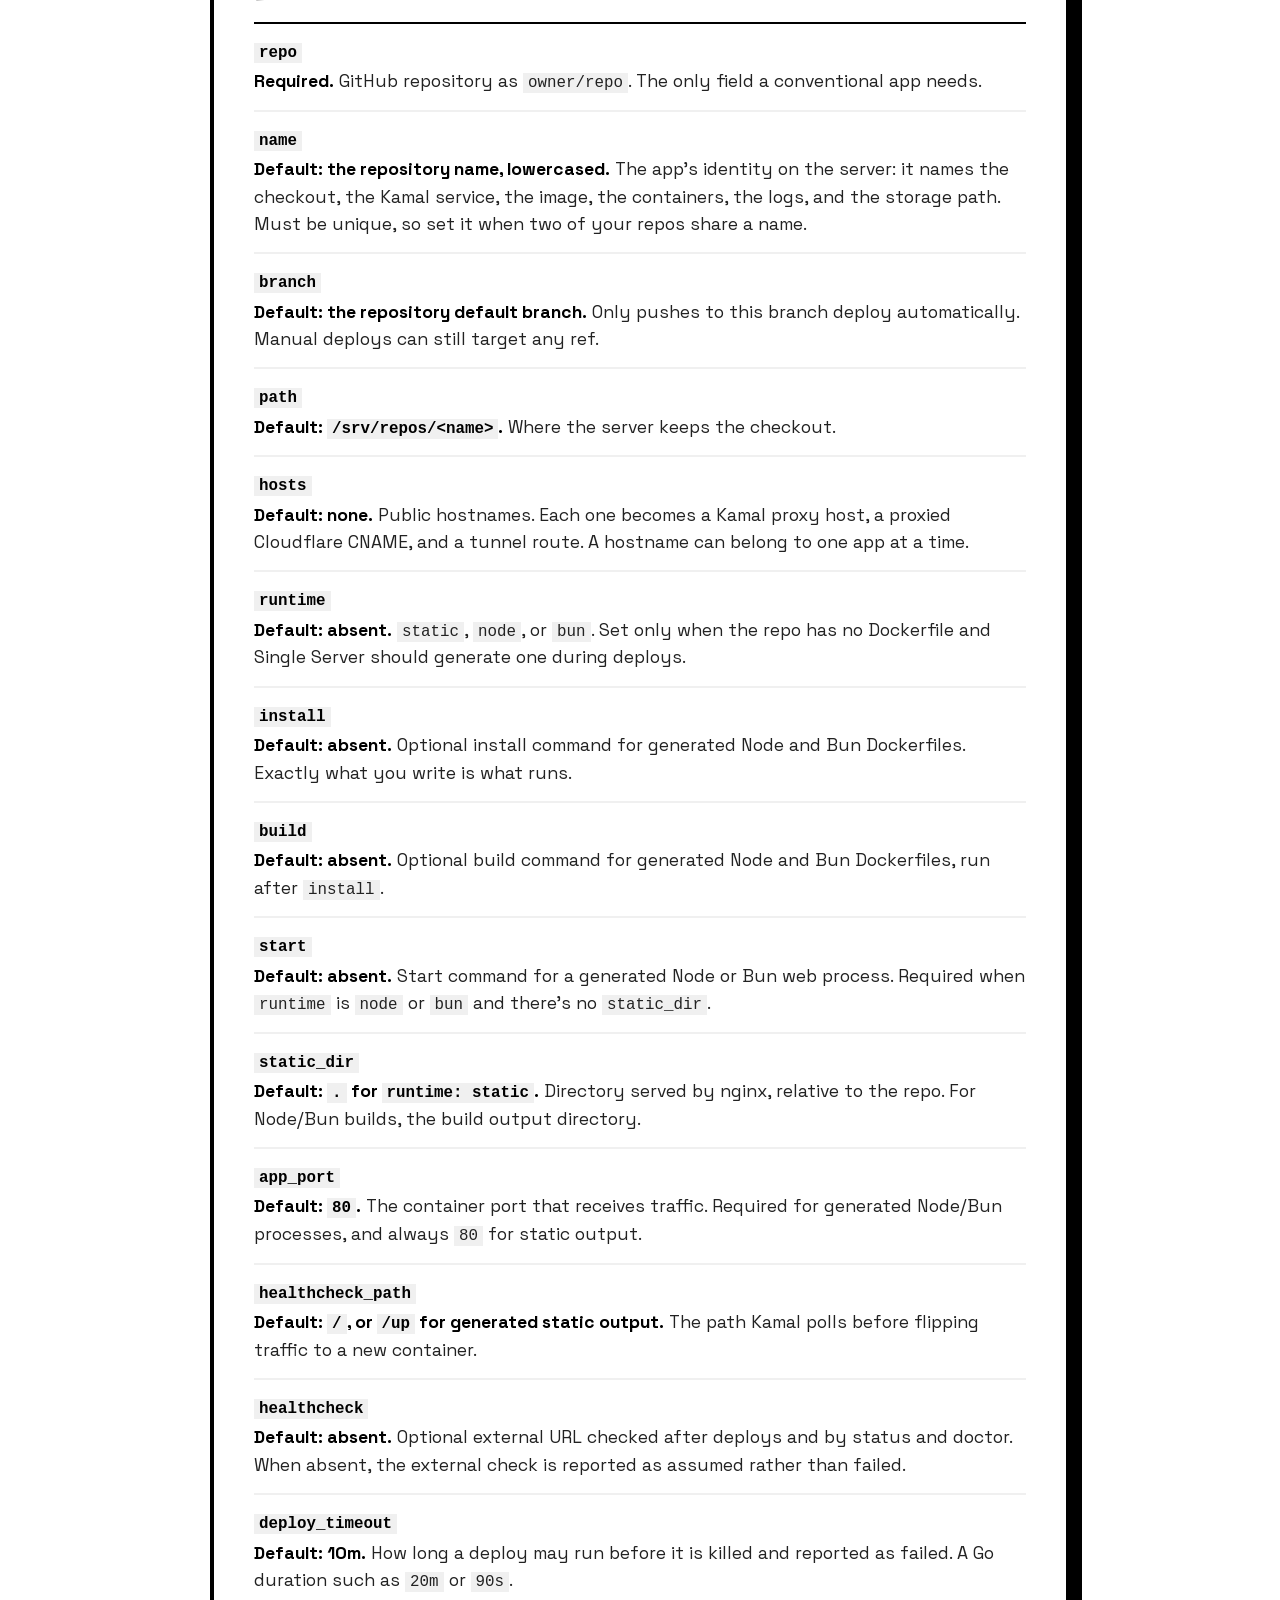
==== commit 54dc4bdf: "Trim redundant note from add --env doc Co-Authored-By: Claude Opus 4.7 <noreply@anthropic.com>" ====
--- a/www/docs/index.html
+++ b/www/docs/index.html
@@ -316,7 +316,7 @@
                     <li><code>--static-dir &lt;dir&gt;</code> <span class="opt-badge">Default: .</span><span>Directory of static files to serve with nginx, relative to the repo.</span></li>
                     <li><code>--healthcheck-path &lt;path&gt;</code> <span class="opt-badge">Default: / (static: /up)</span><span>Path Kamal polls to decide the new container is ready.</span></li>
                     <li><code>--healthcheck &lt;url&gt;</code><span>Optional public URL checked after each deploy and by status and doctor.</span></li>
-                    <li><code>--env KEY=value</code><span>Set an environment variable, stored on the server and injected at deploy. Repeat for more than one. Never written to the repo.</span></li>
+                    <li><code>--env KEY=value</code><span>Set an environment variable, stored on the server and injected at deploy. Repeat for more than one.</span></li>
                     <li><code>--deploy-timeout &lt;duration&gt;</code> <span class="opt-badge">Default: 10m</span><span>How long the deploy may run before it is killed, as a Go duration such as <code>20m</code>.</span></li>
                     <li><code>--no-deploy</code><span>Write the config but wait for the next push or a manual deploy.</span></li>
                     <li><code>--non-interactive</code><span>Never prompt. Required values must be supplied as arguments or flags.</span></li>
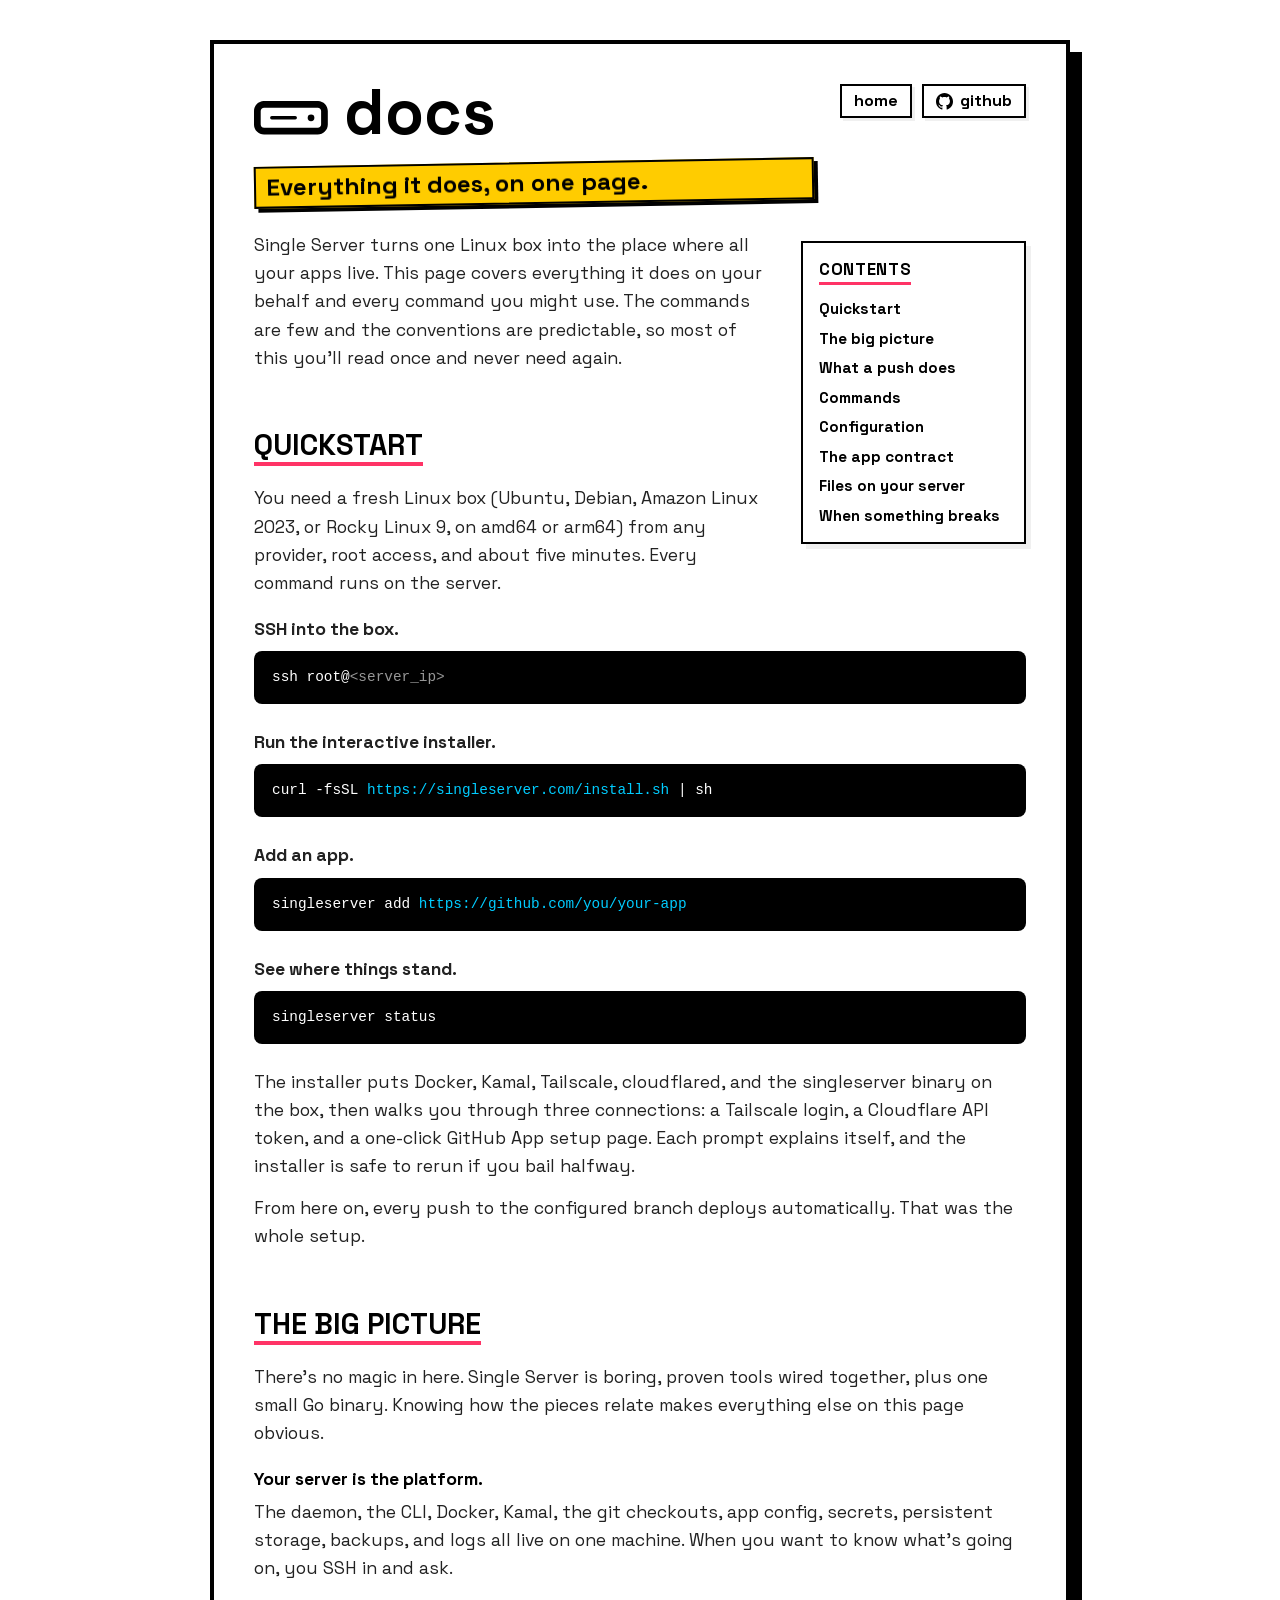
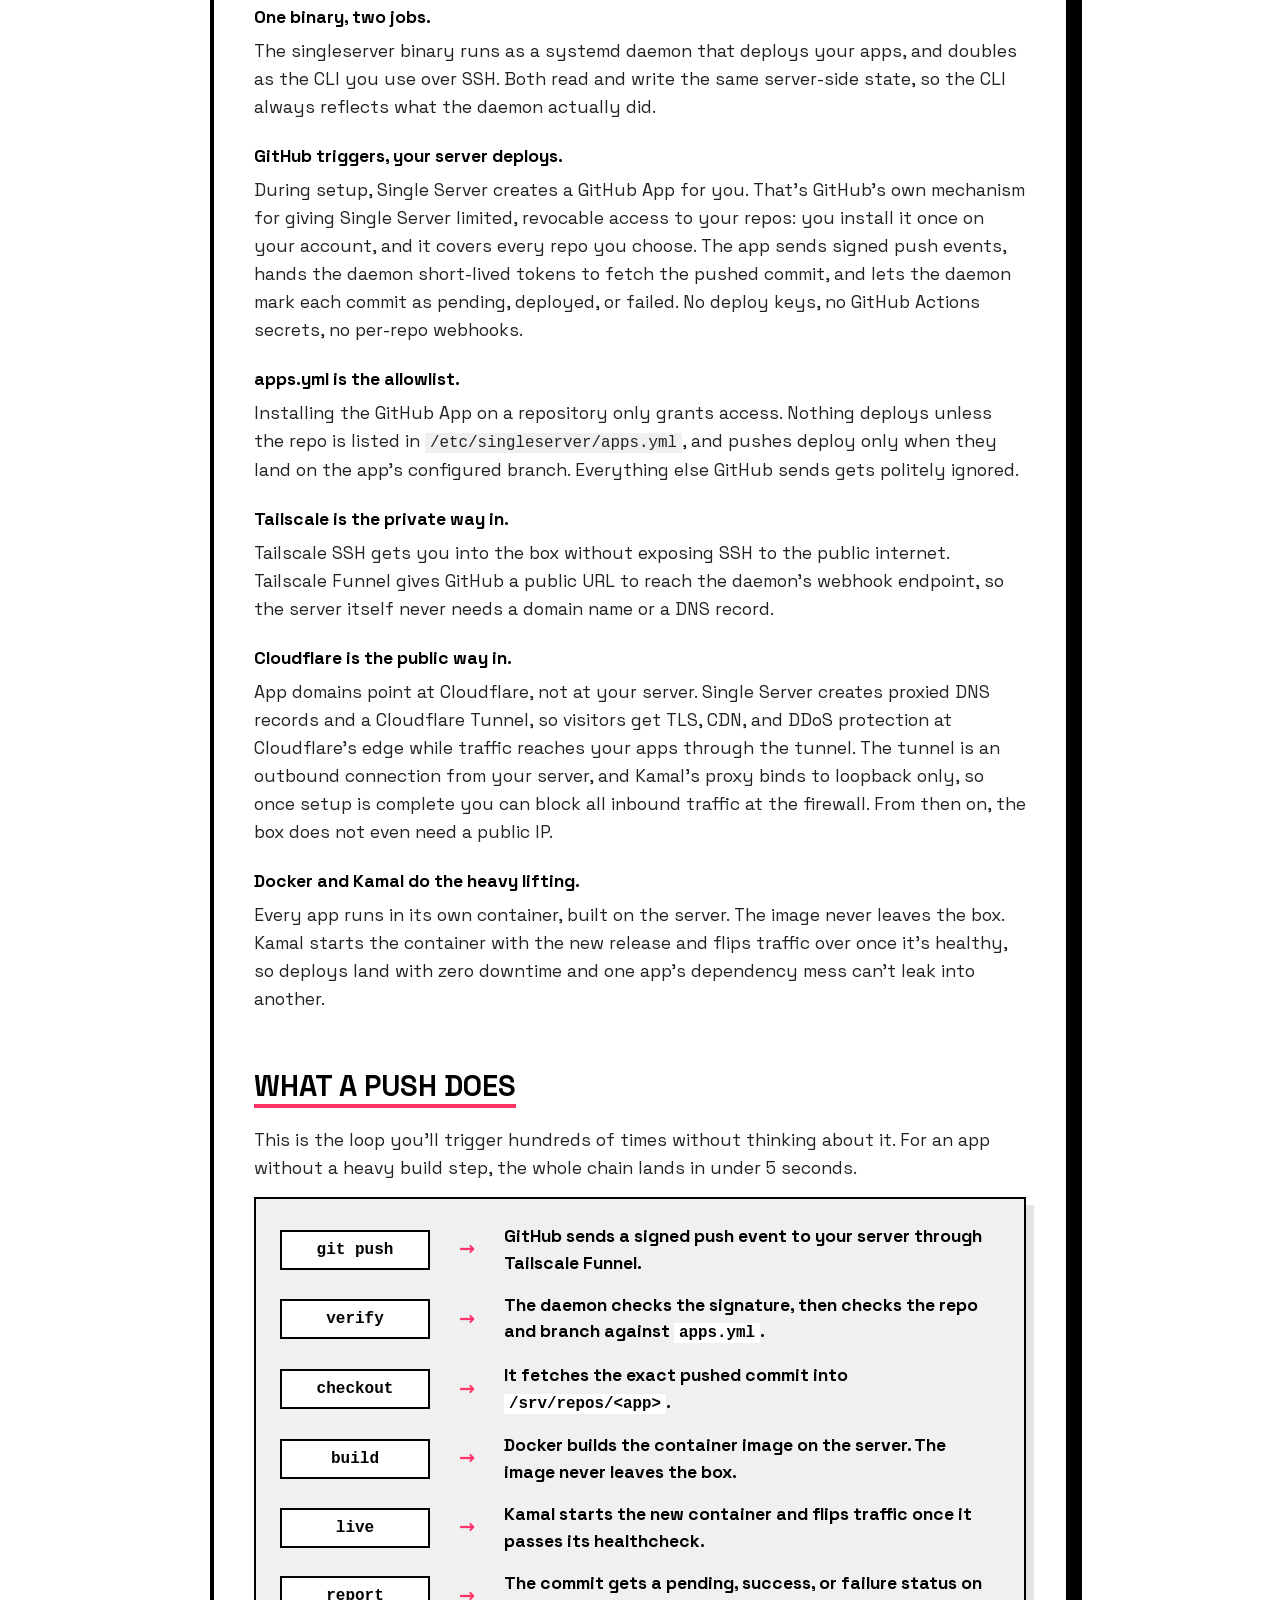
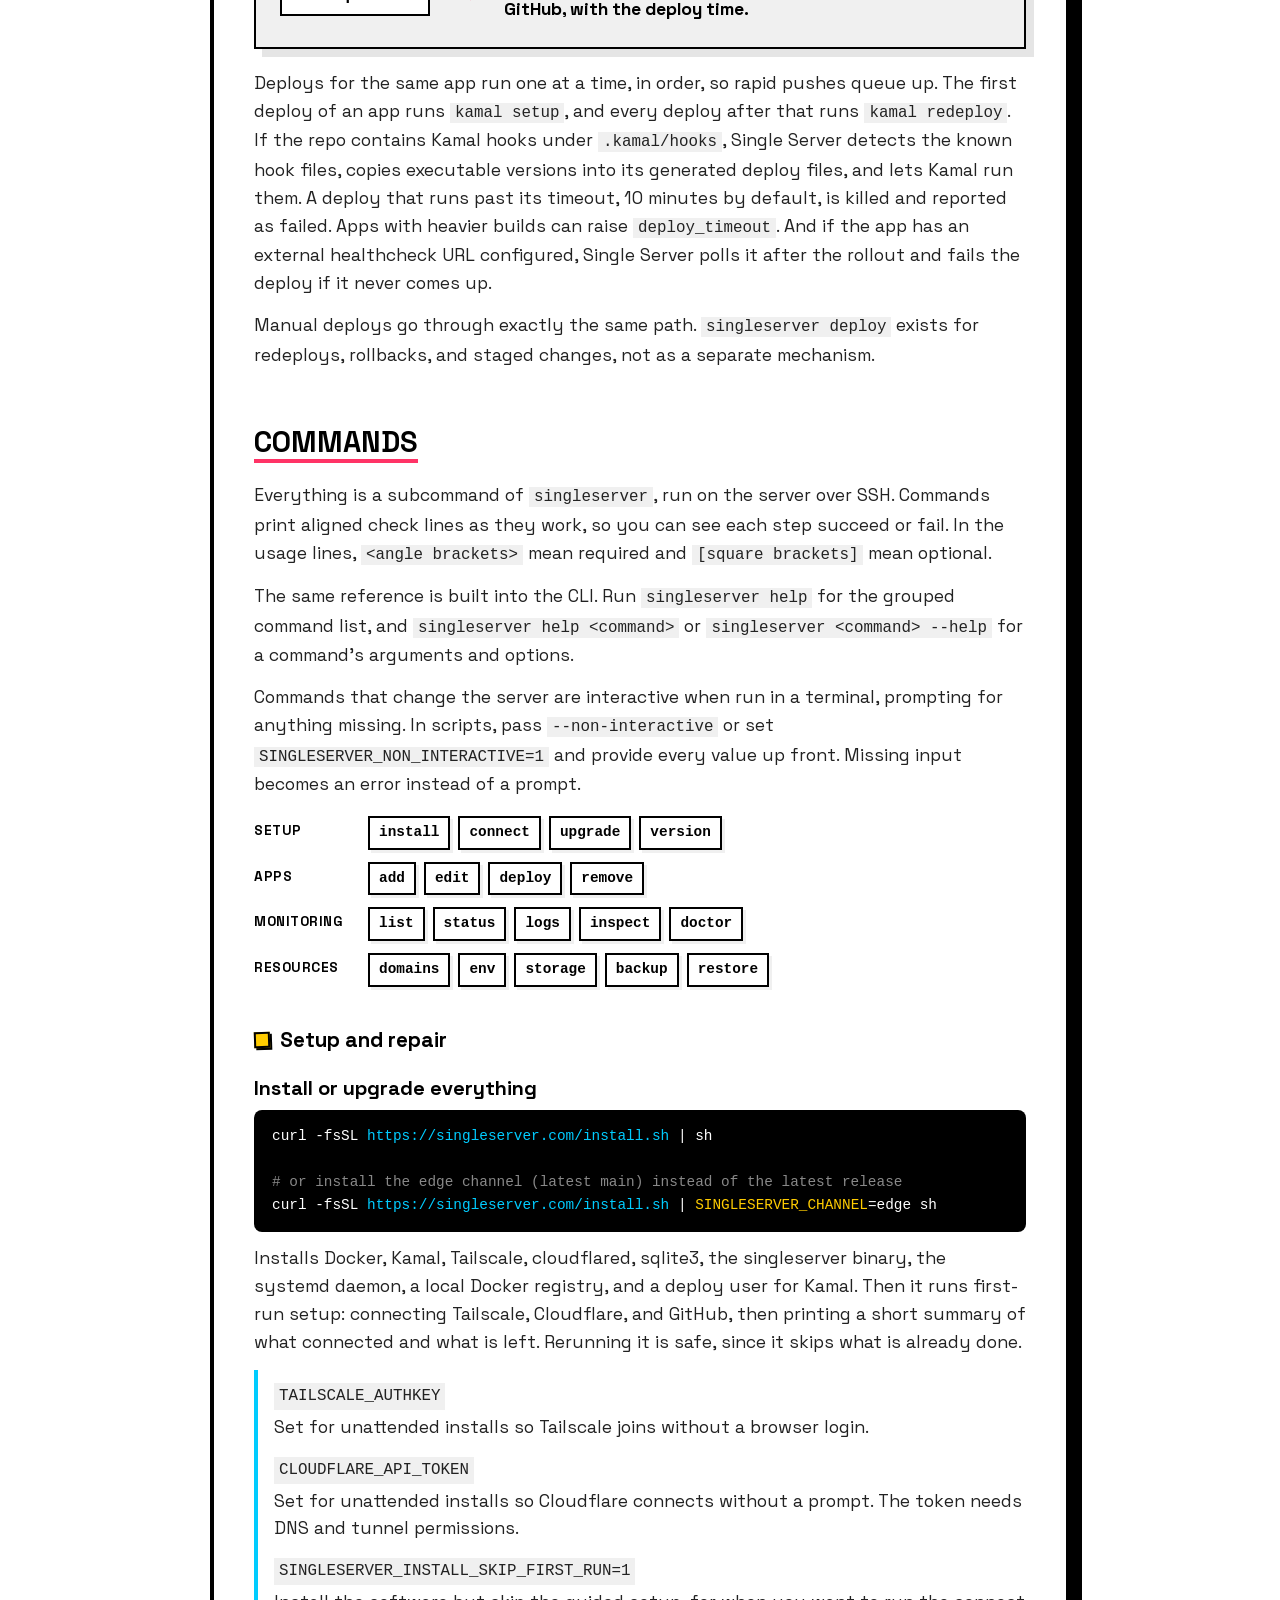
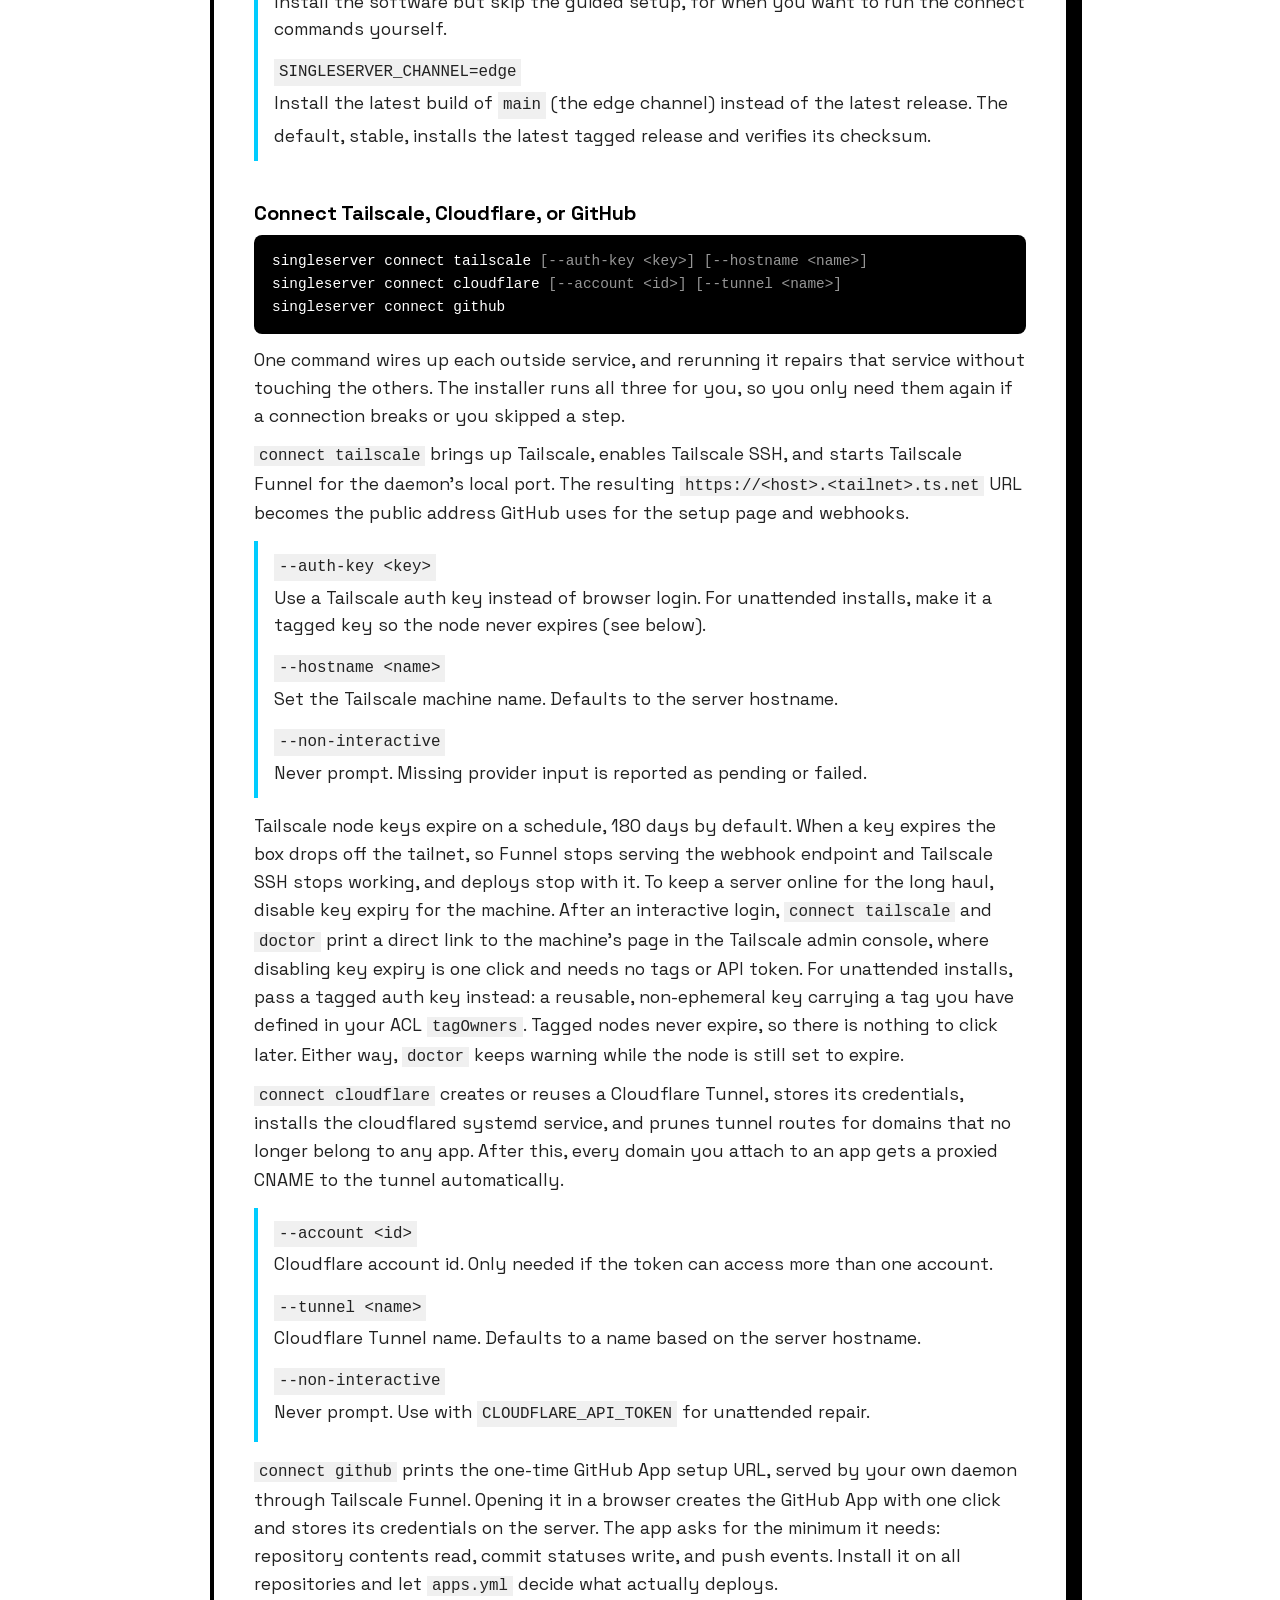
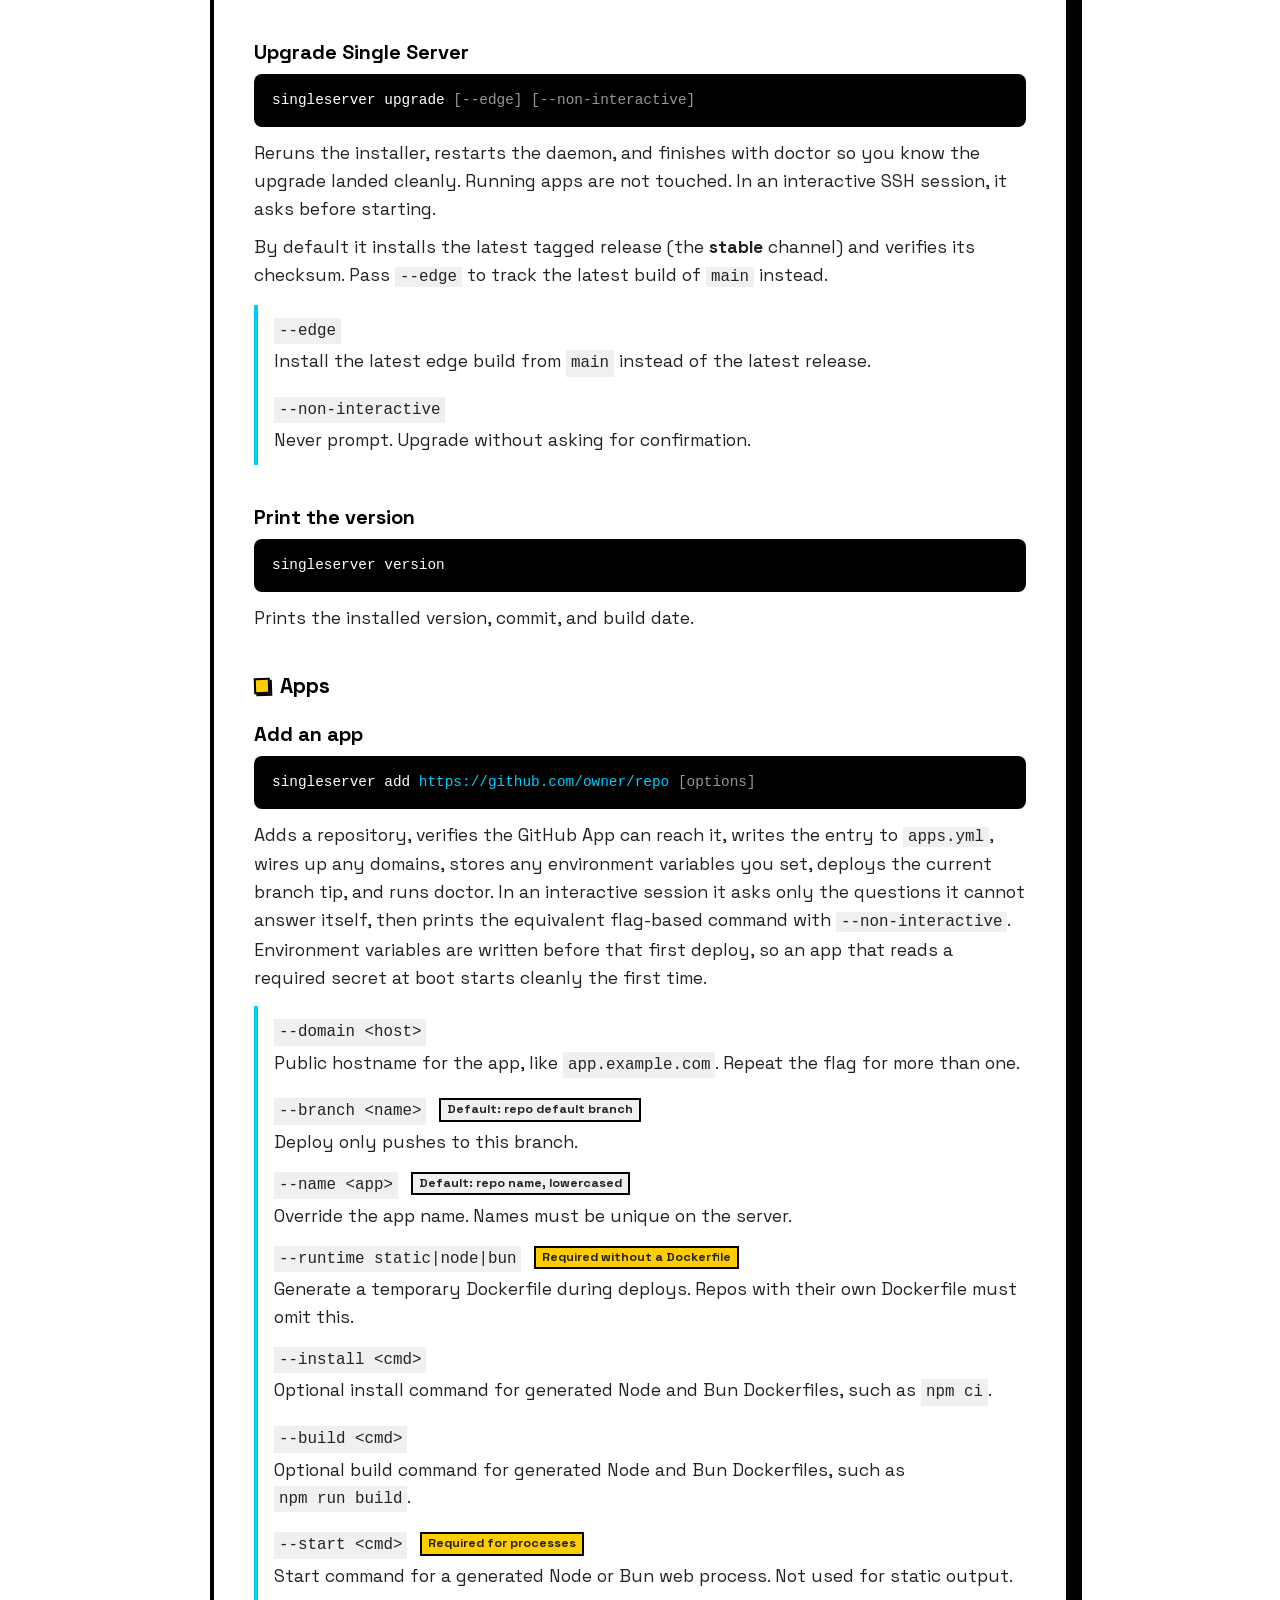
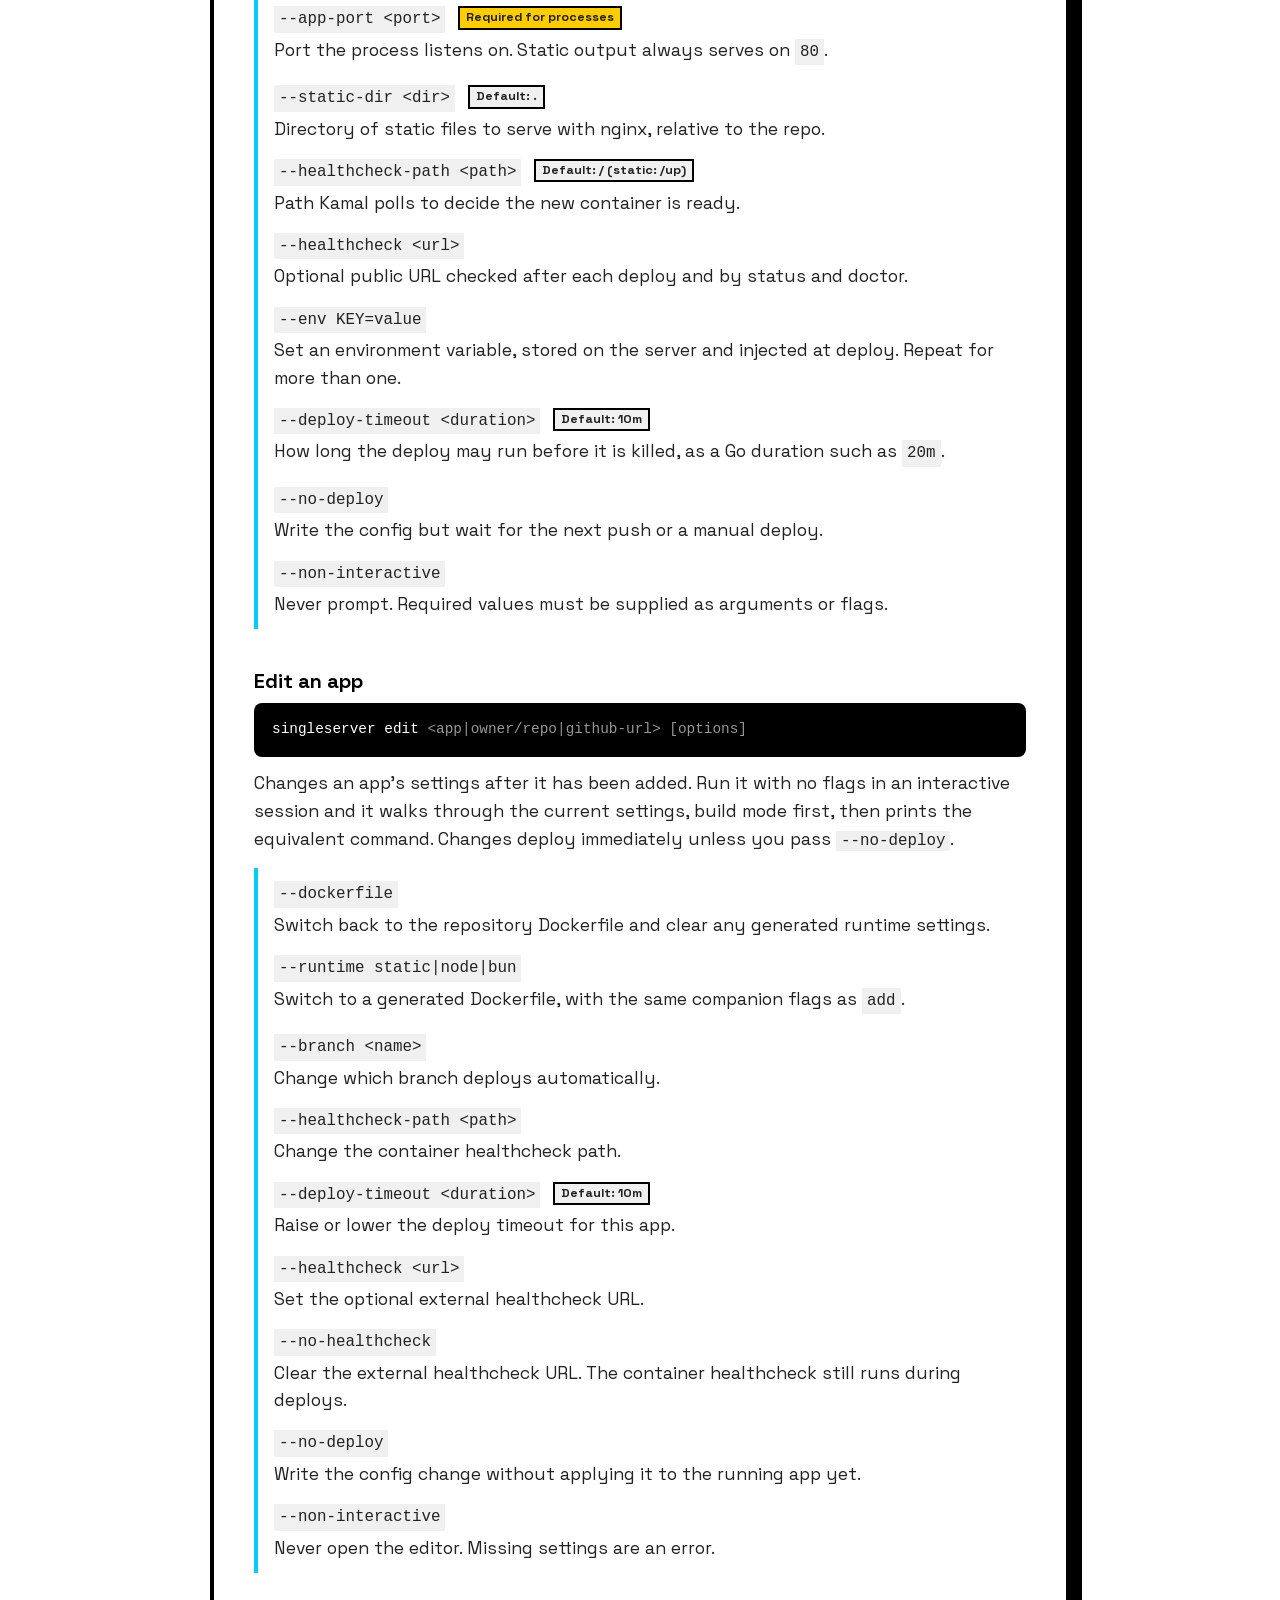
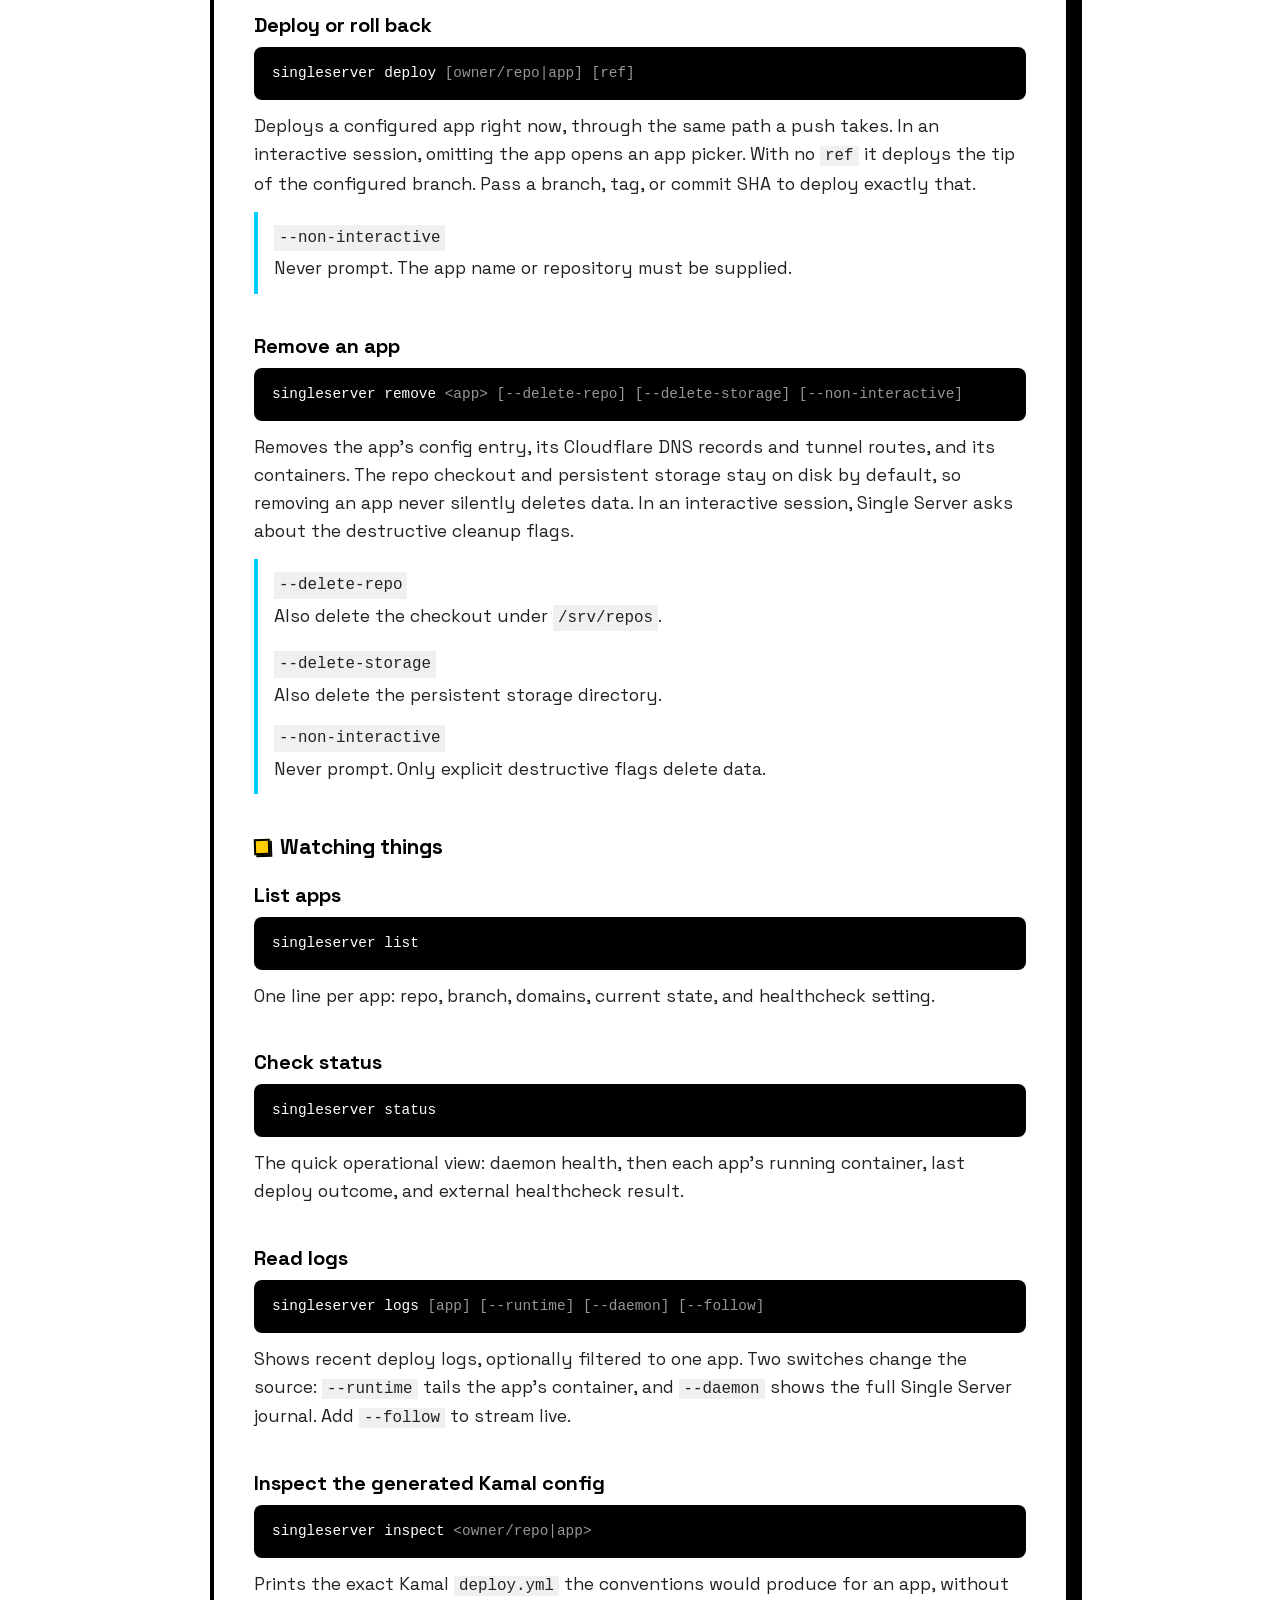
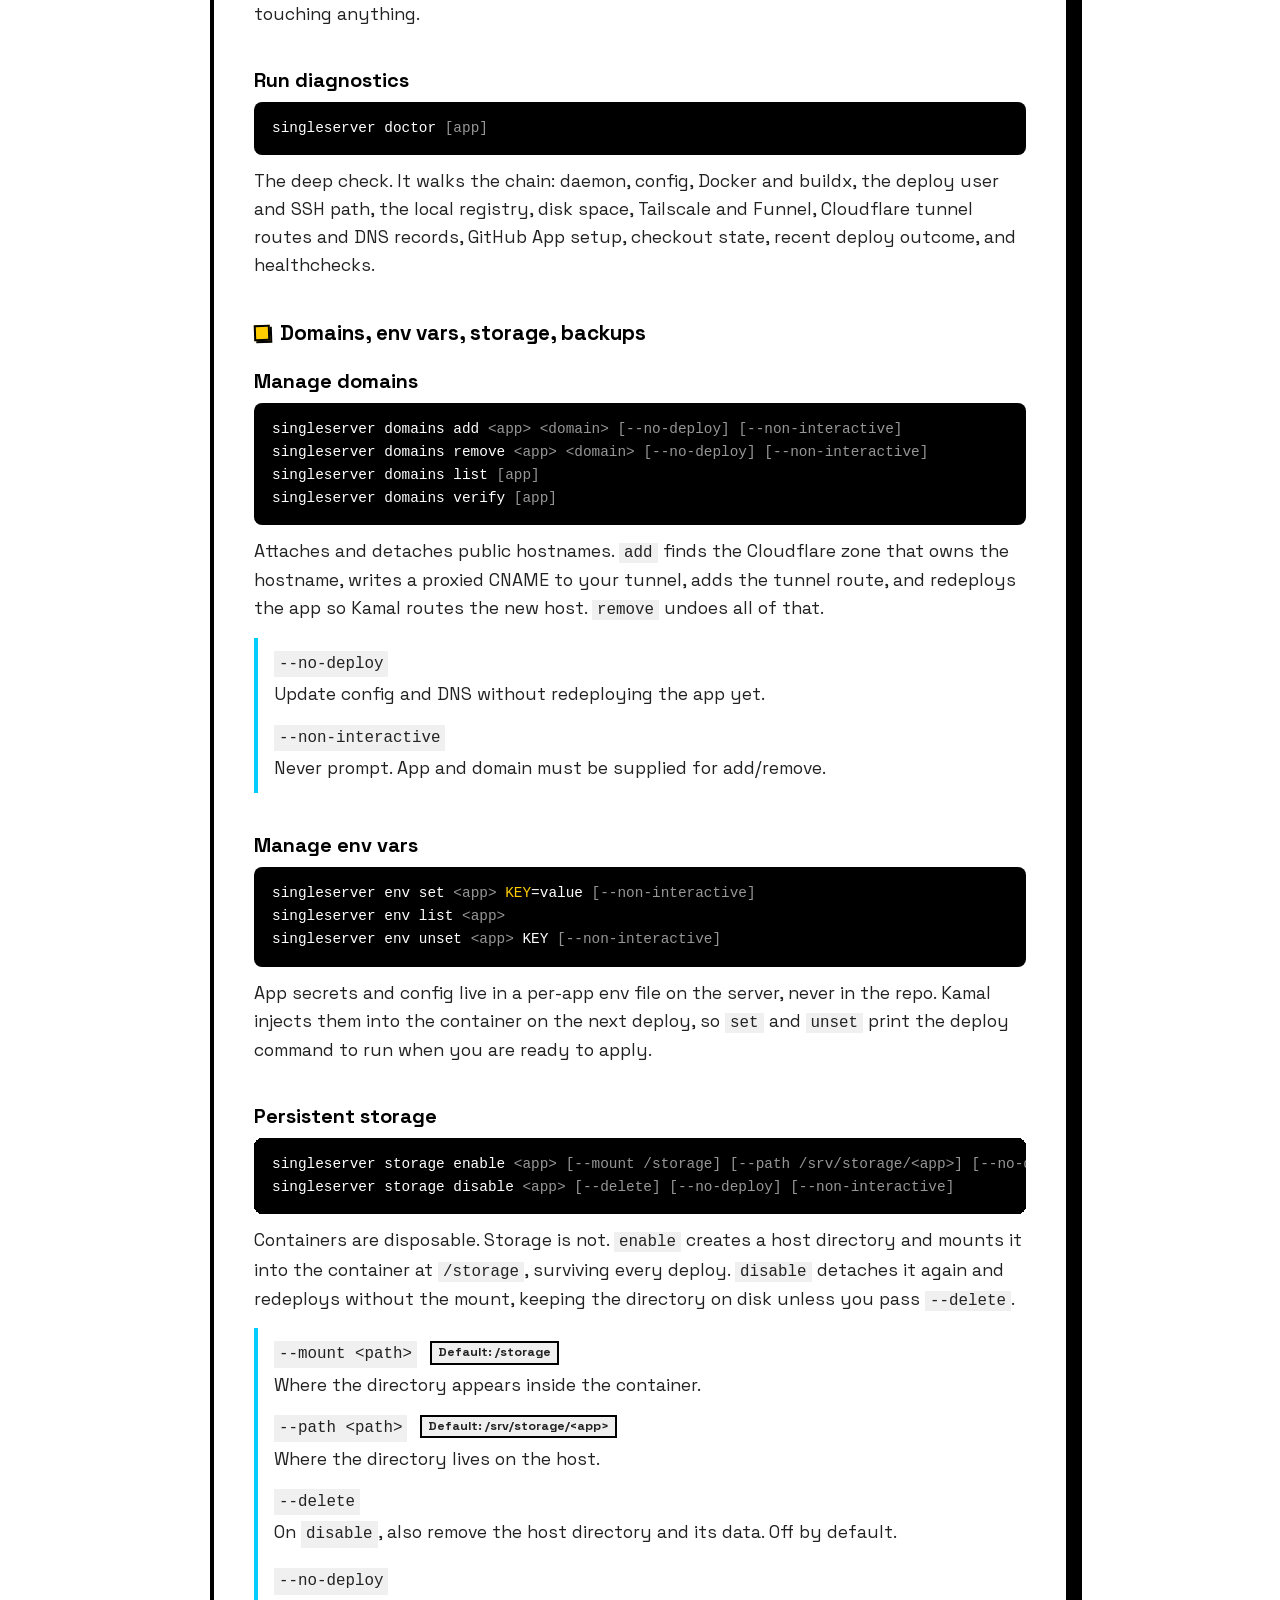
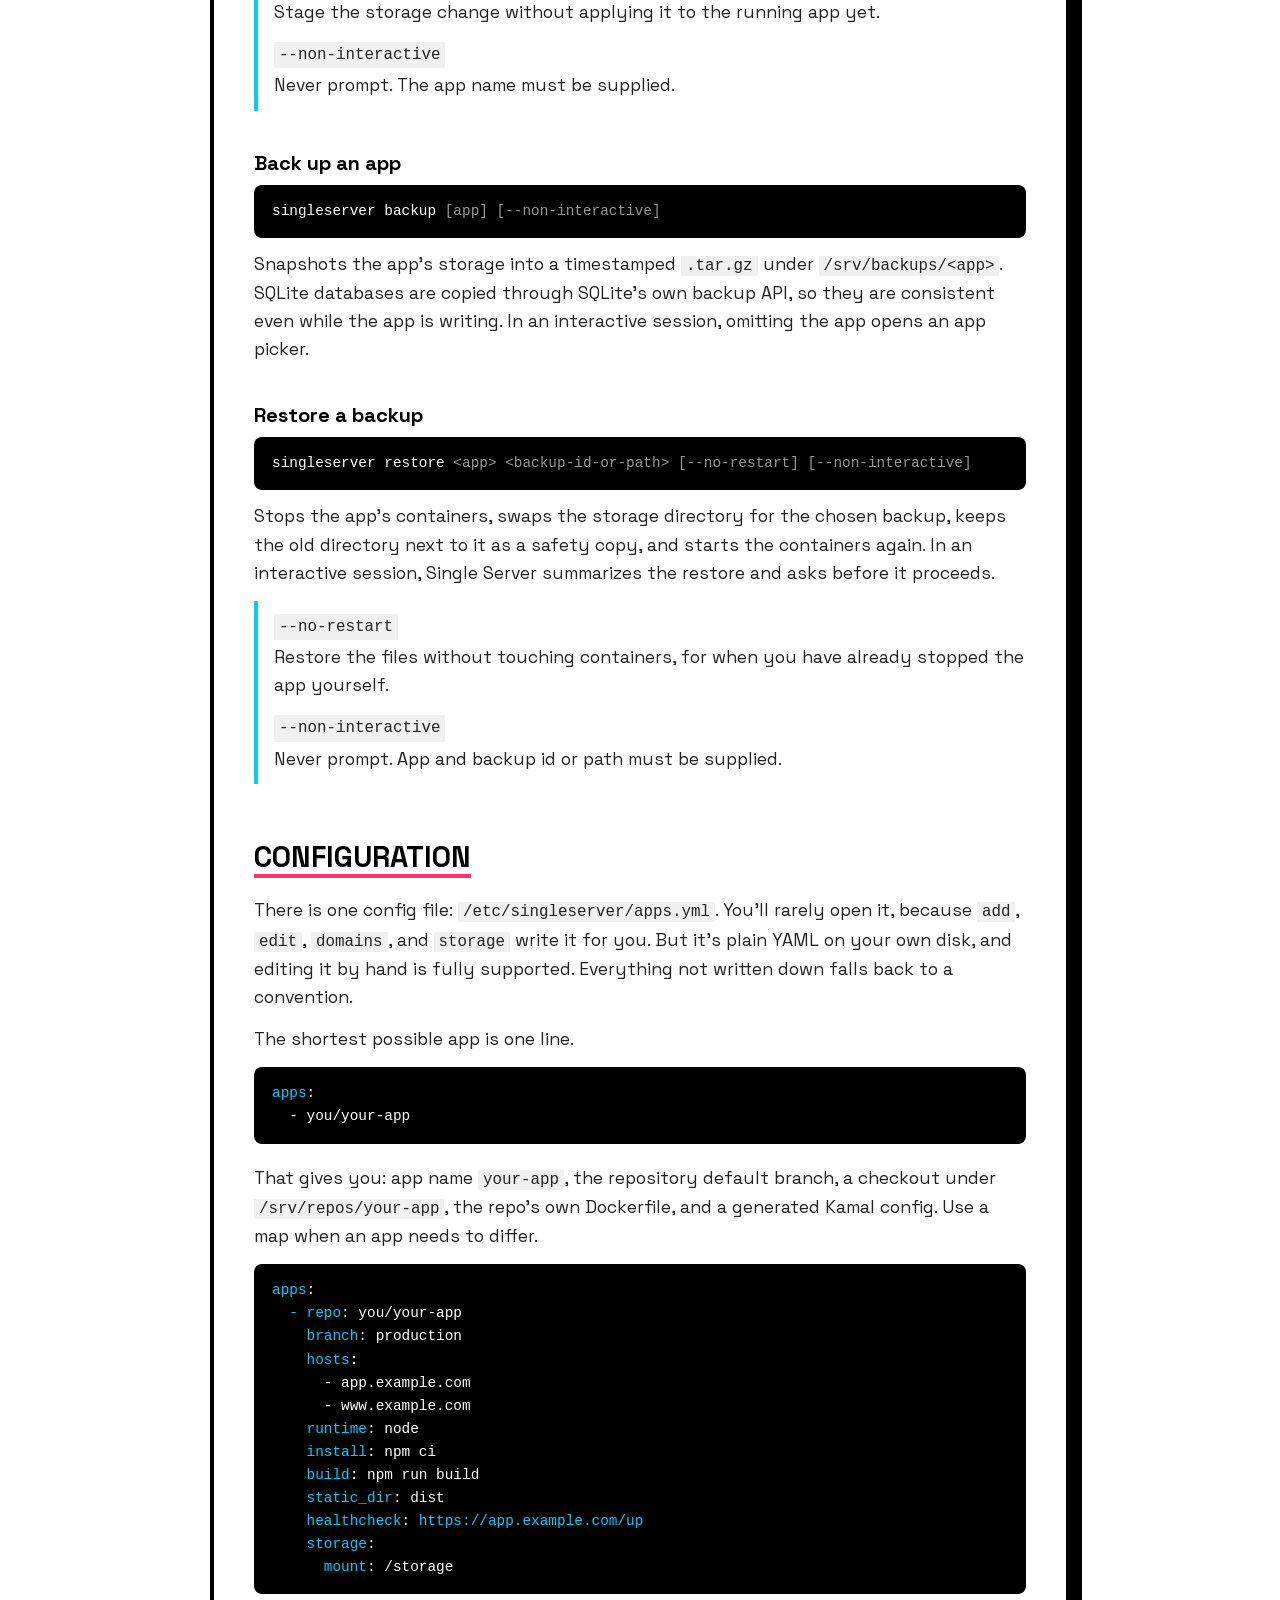
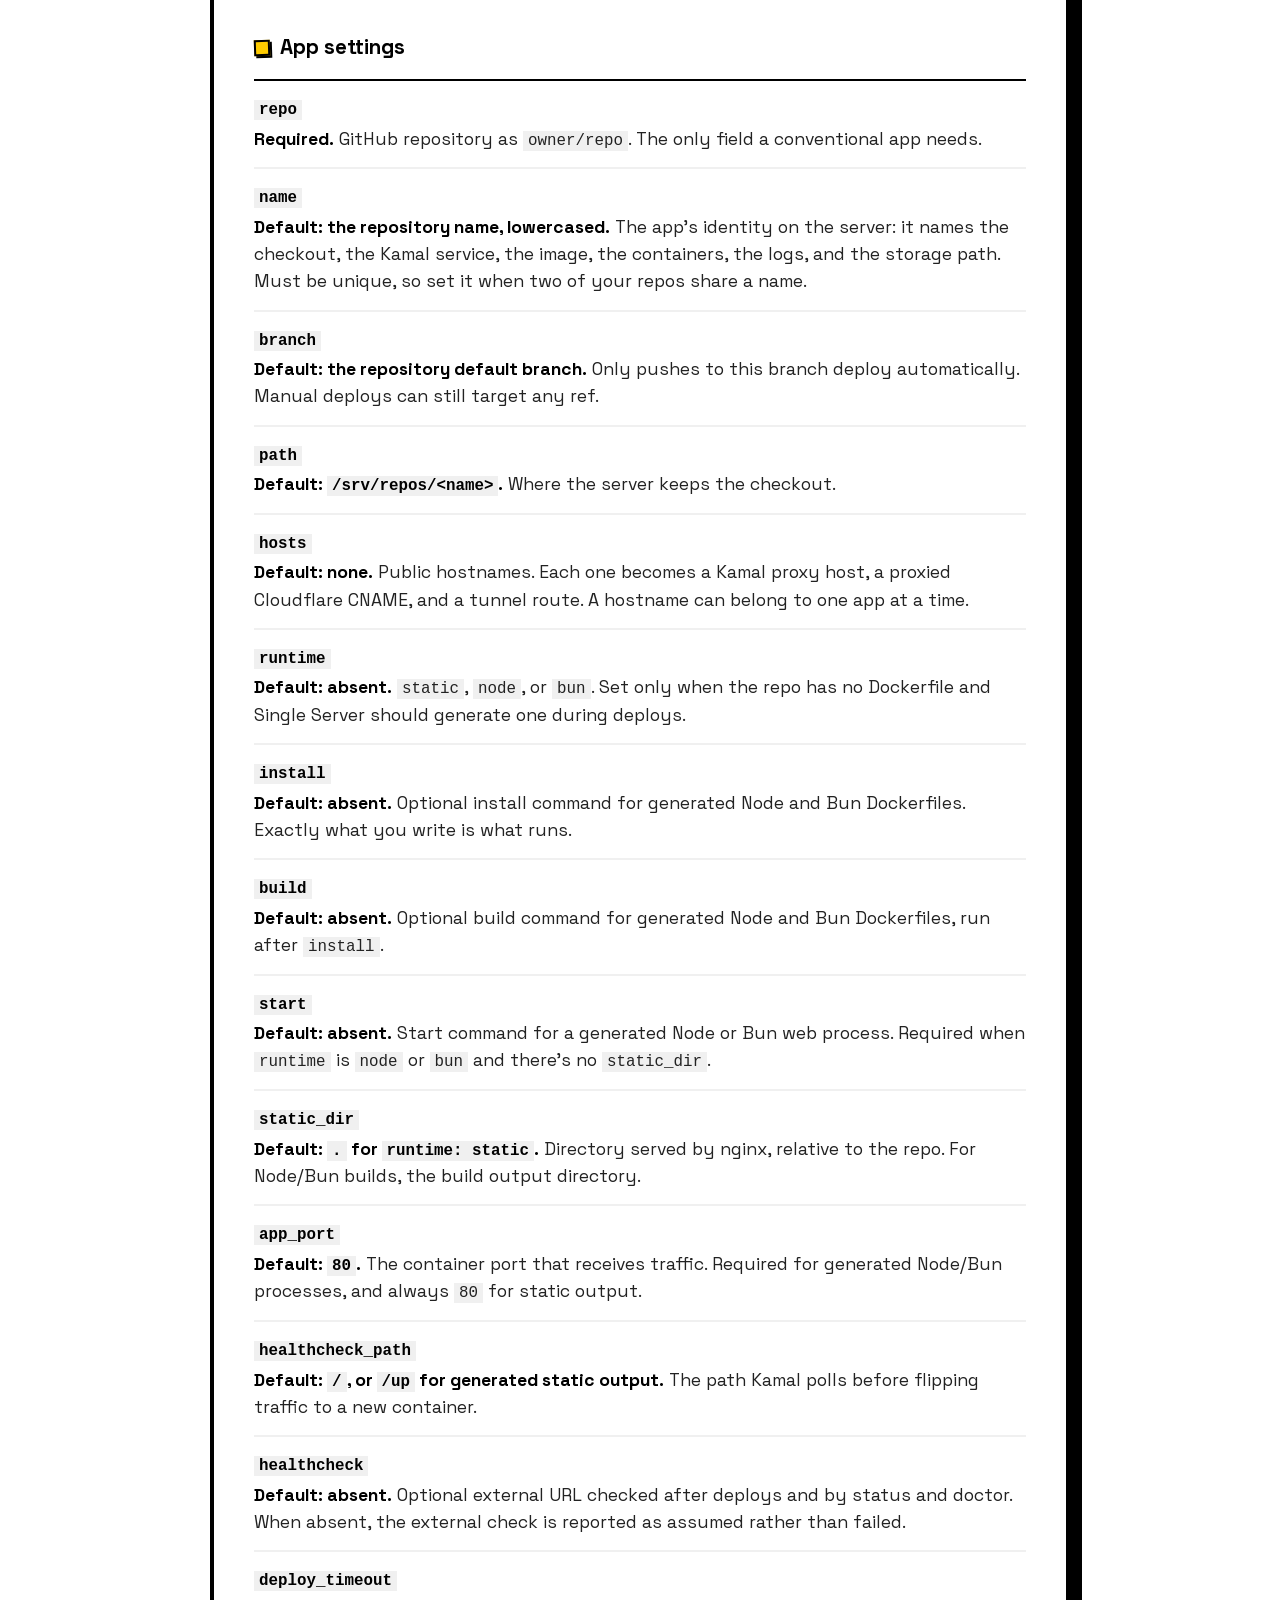
==== commit f0cfa3c6: "Add Kamal hook support" ====
--- a/www/docs/index.html
+++ b/www/docs/index.html
@@ -180,7 +180,7 @@
             </div>
         </div>
 
-        <p>Deploys for the same app run one at a time, in order, so rapid pushes queue up. The first deploy of an app runs <code>kamal setup</code>, and every deploy after that runs <code>kamal redeploy</code>. A deploy that runs past its timeout, 10 minutes by default, is killed and reported as failed. Apps with heavier builds can raise <code>deploy_timeout</code>. And if the app has an external healthcheck URL configured, Single Server polls it after the rollout and fails the deploy if it never comes up.</p>
+        <p>Deploys for the same app run one at a time, in order, so rapid pushes queue up. The first deploy of an app runs <code>kamal setup</code>, and every deploy after that runs <code>kamal redeploy</code>. If the repo contains Kamal hooks under <code>.kamal/hooks</code>, Single Server detects the known hook files, copies executable versions into its generated deploy files, and lets Kamal run them. A deploy that runs past its timeout, 10 minutes by default, is killed and reported as failed. Apps with heavier builds can raise <code>deploy_timeout</code>. And if the app has an external healthcheck URL configured, Single Server polls it after the rollout and fails the deploy if it never comes up.</p>
         <p>Manual deploys go through exactly the same path. <code>singleserver deploy</code> exists for redeploys, rollbacks, and staged changes, not as a separate mechanism.</p>
     </section>
 
@@ -569,6 +569,7 @@
             <li><strong>Builder</strong><span class="default">Local Docker builder, server architecture.</span> No cross-compilation, no remote builders.</li>
             <li><strong>Proxy</strong><span class="default"><code>ssl: false</code>, forwarded headers on, bound to loopback.</span> Cloudflare terminates TLS at the edge, and the tunnel delivers plain HTTP to Kamal's proxy, which is not reachable from the public internet.</li>
             <li><strong>Healthcheck</strong><span class="default">Poll the healthcheck path every second, 1s timeout.</span> Tight intervals keep zero-downtime swaps fast for small apps.</li>
+            <li><strong>Hooks</strong><span class="default"><code>.singleserver-generated/hooks</code>.</span> Repo-tracked Kamal hooks such as <code>pre-deploy</code> and <code>post-deploy</code> are detected automatically, copied there, and run by Kamal.</li>
             <li><strong>Timeouts</strong><span class="default">Deploy 10s, drain 1s.</span> Tuned for small containers that boot fast. A repo-level <code>config/deploy.yml</code> is the escape hatch for apps that need different numbers.</li>
         </ul>
     </section>
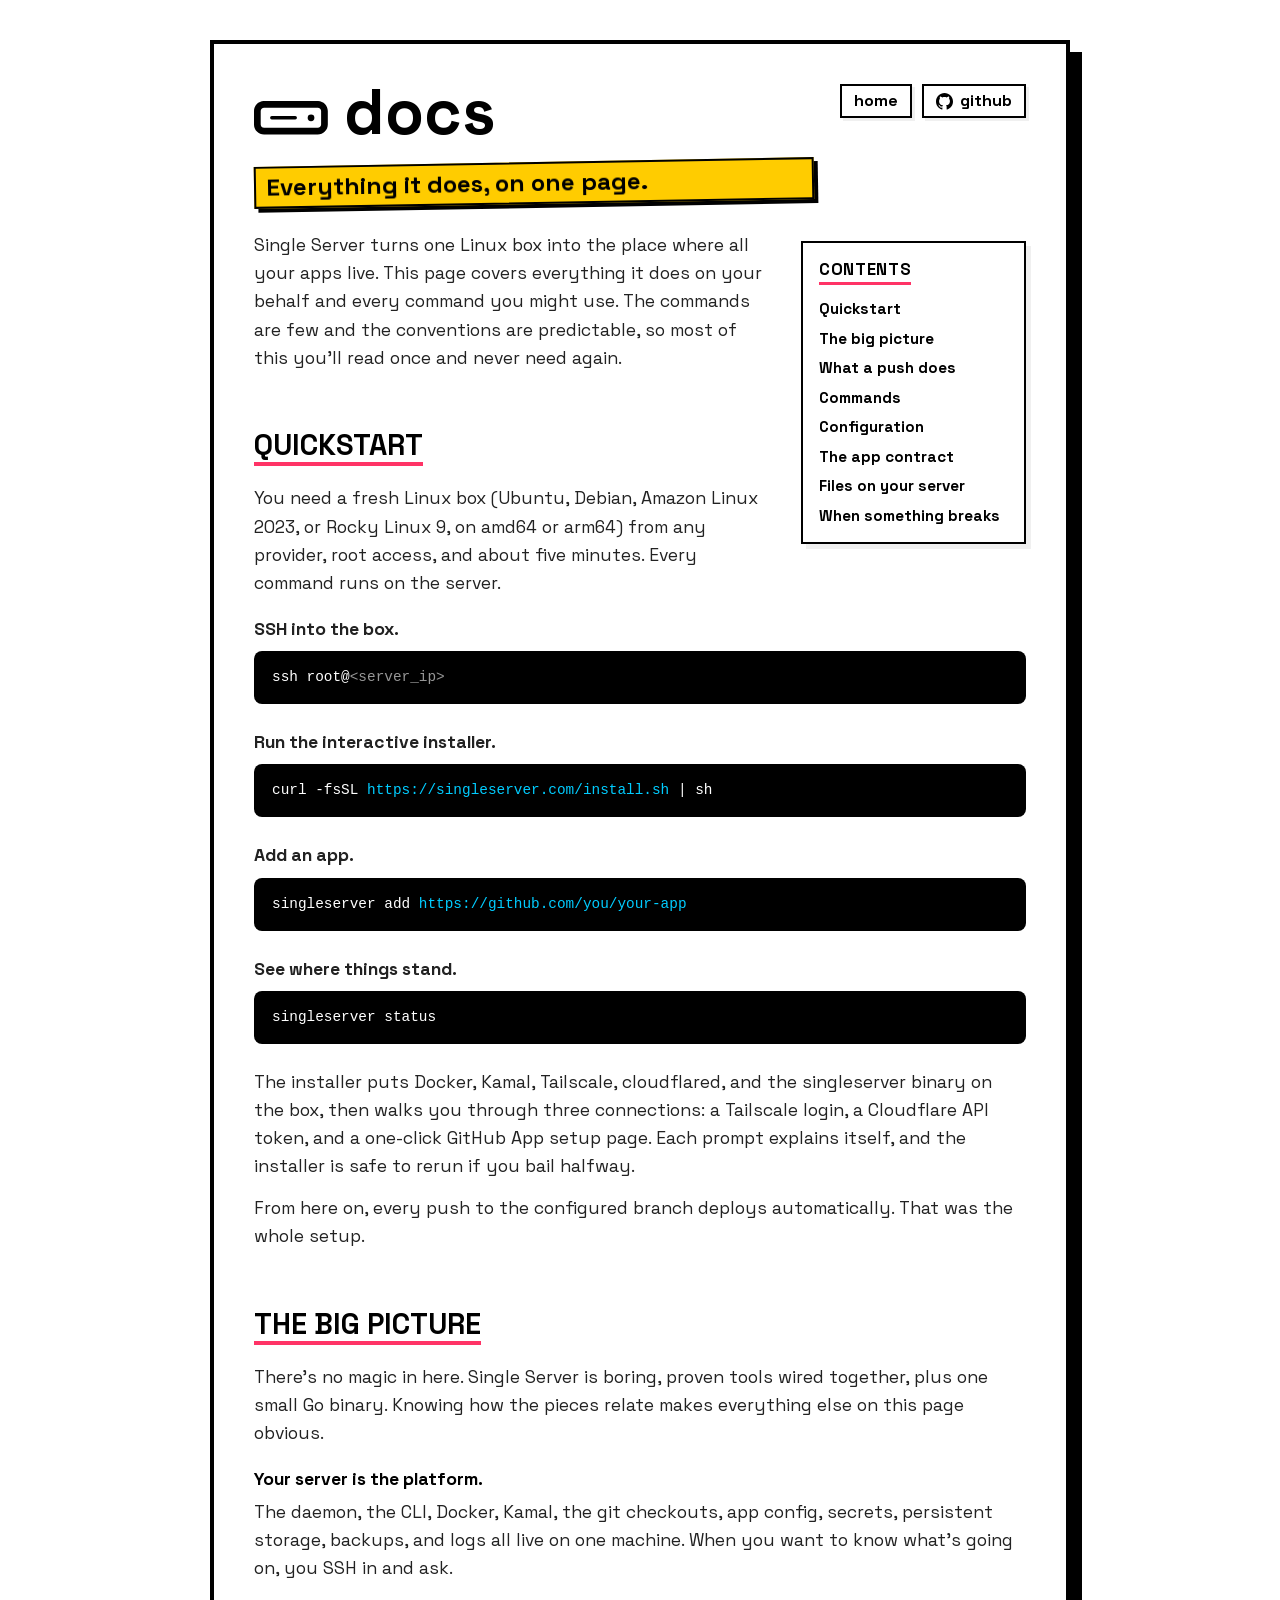
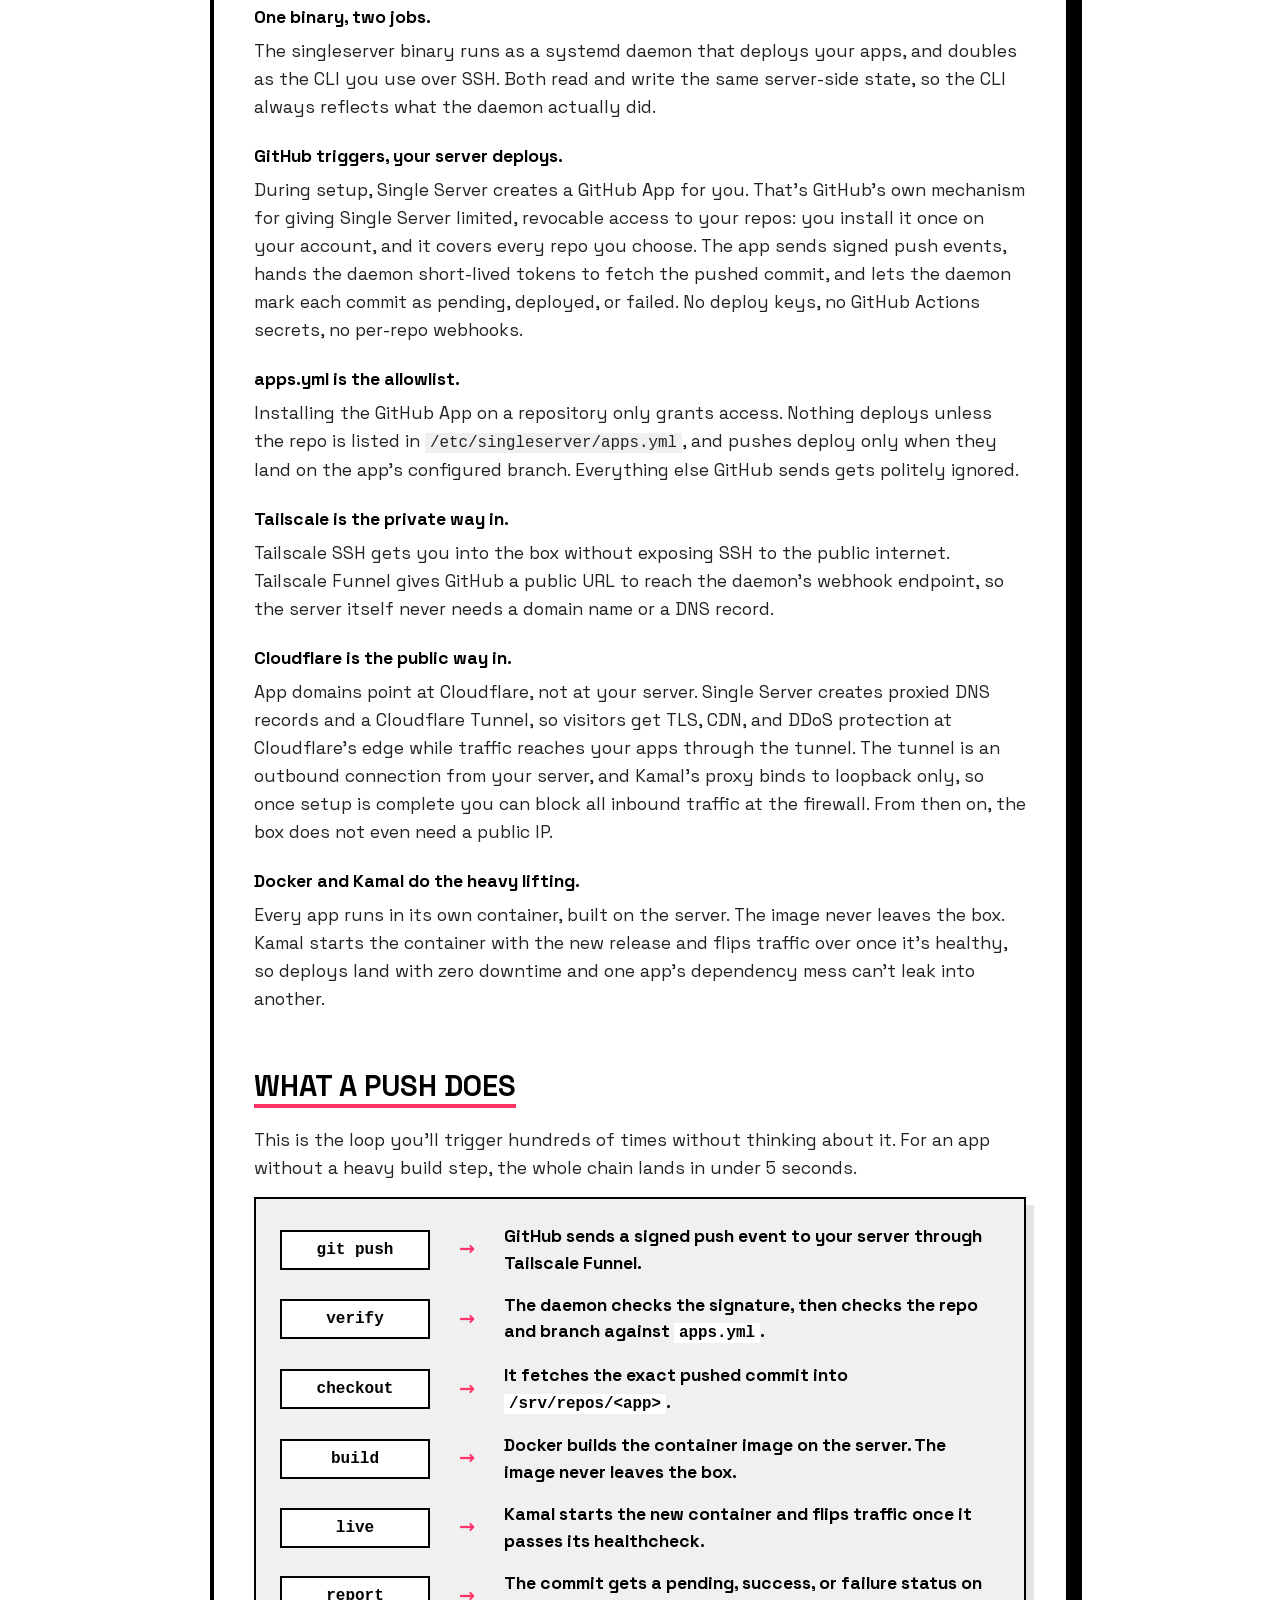
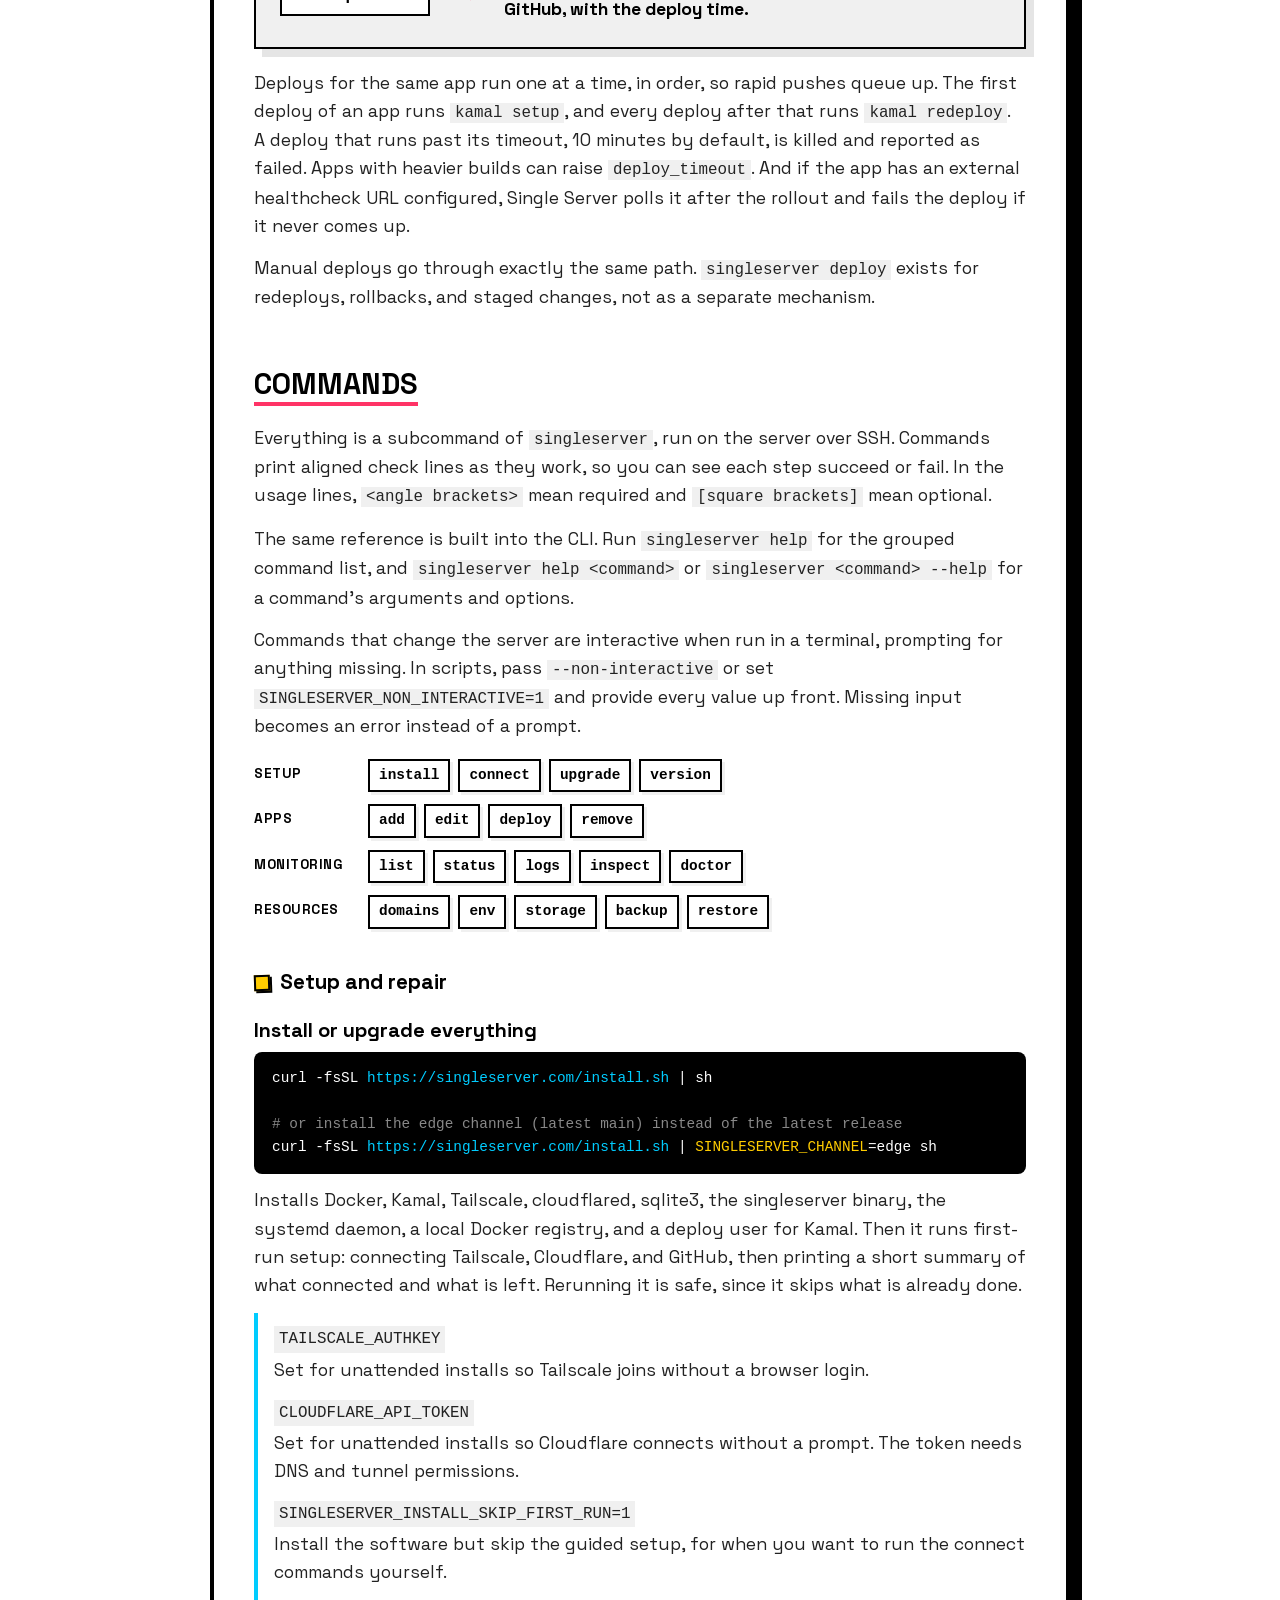
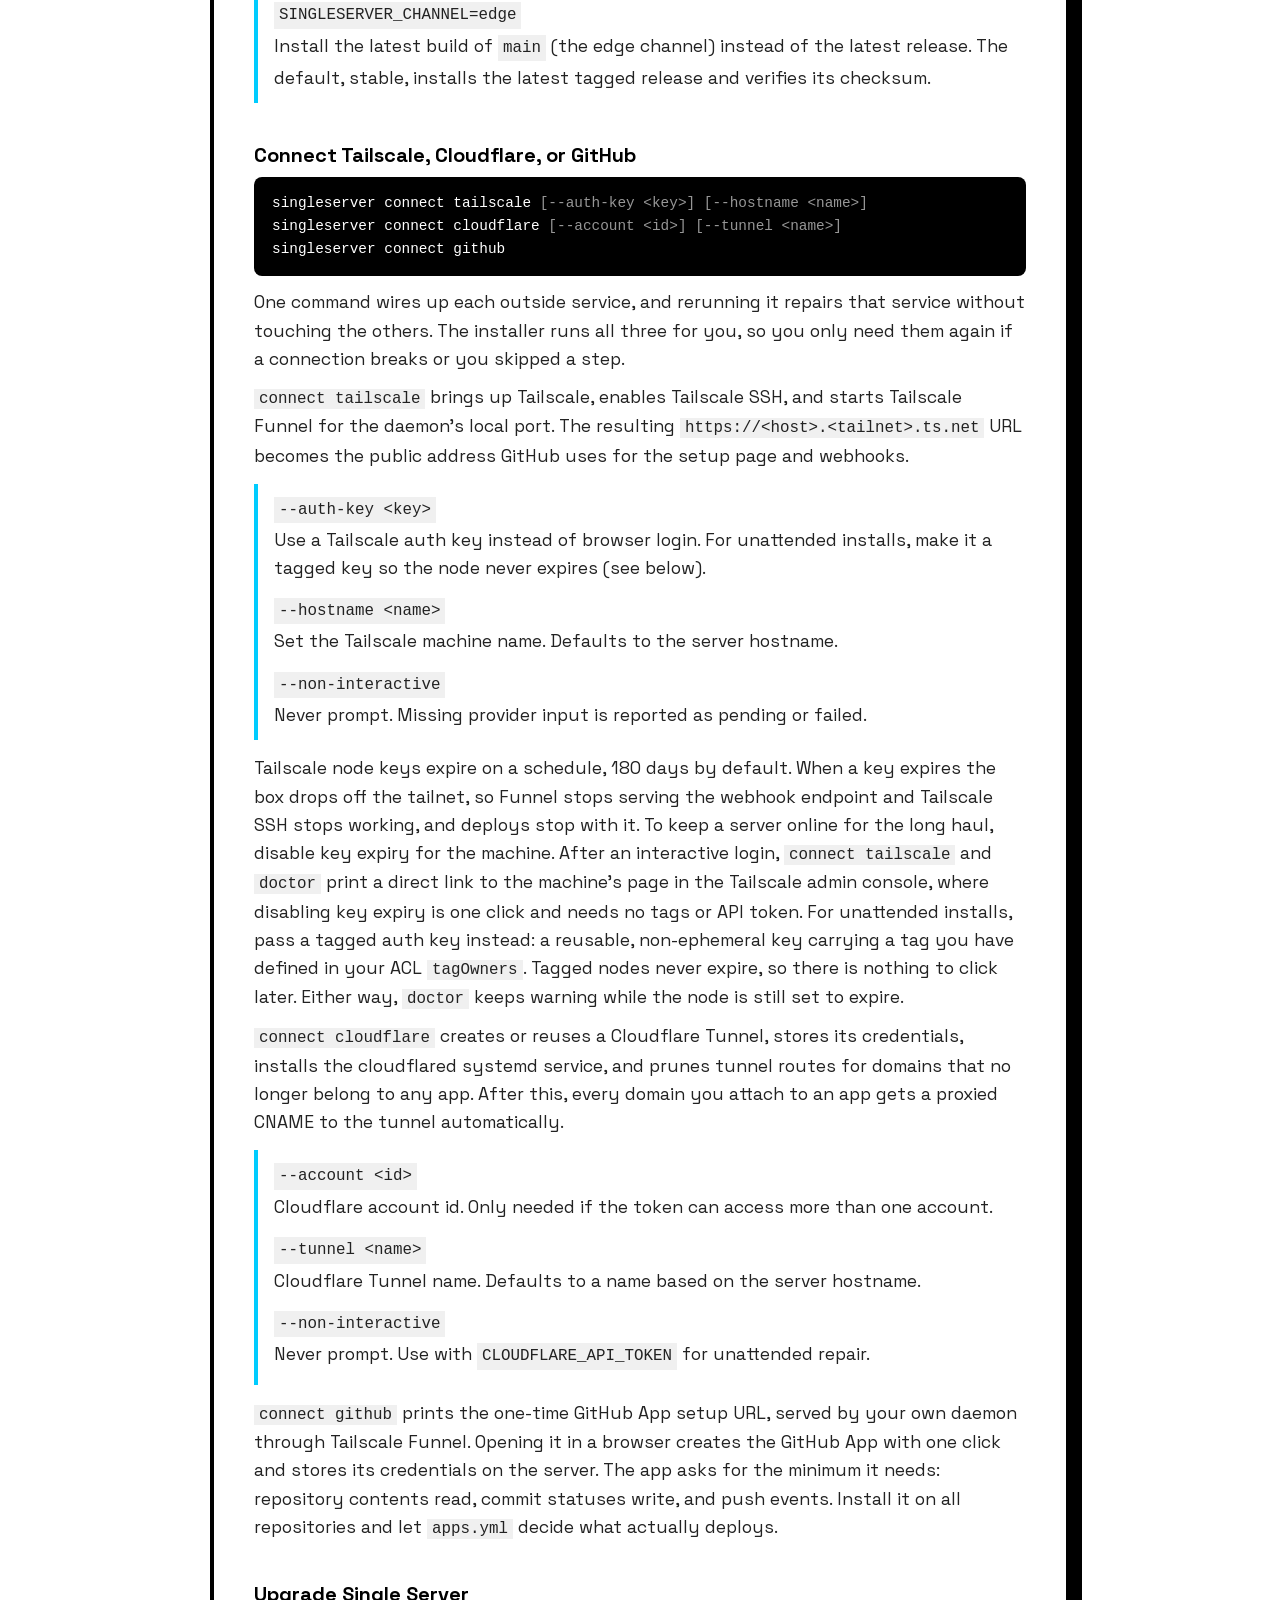
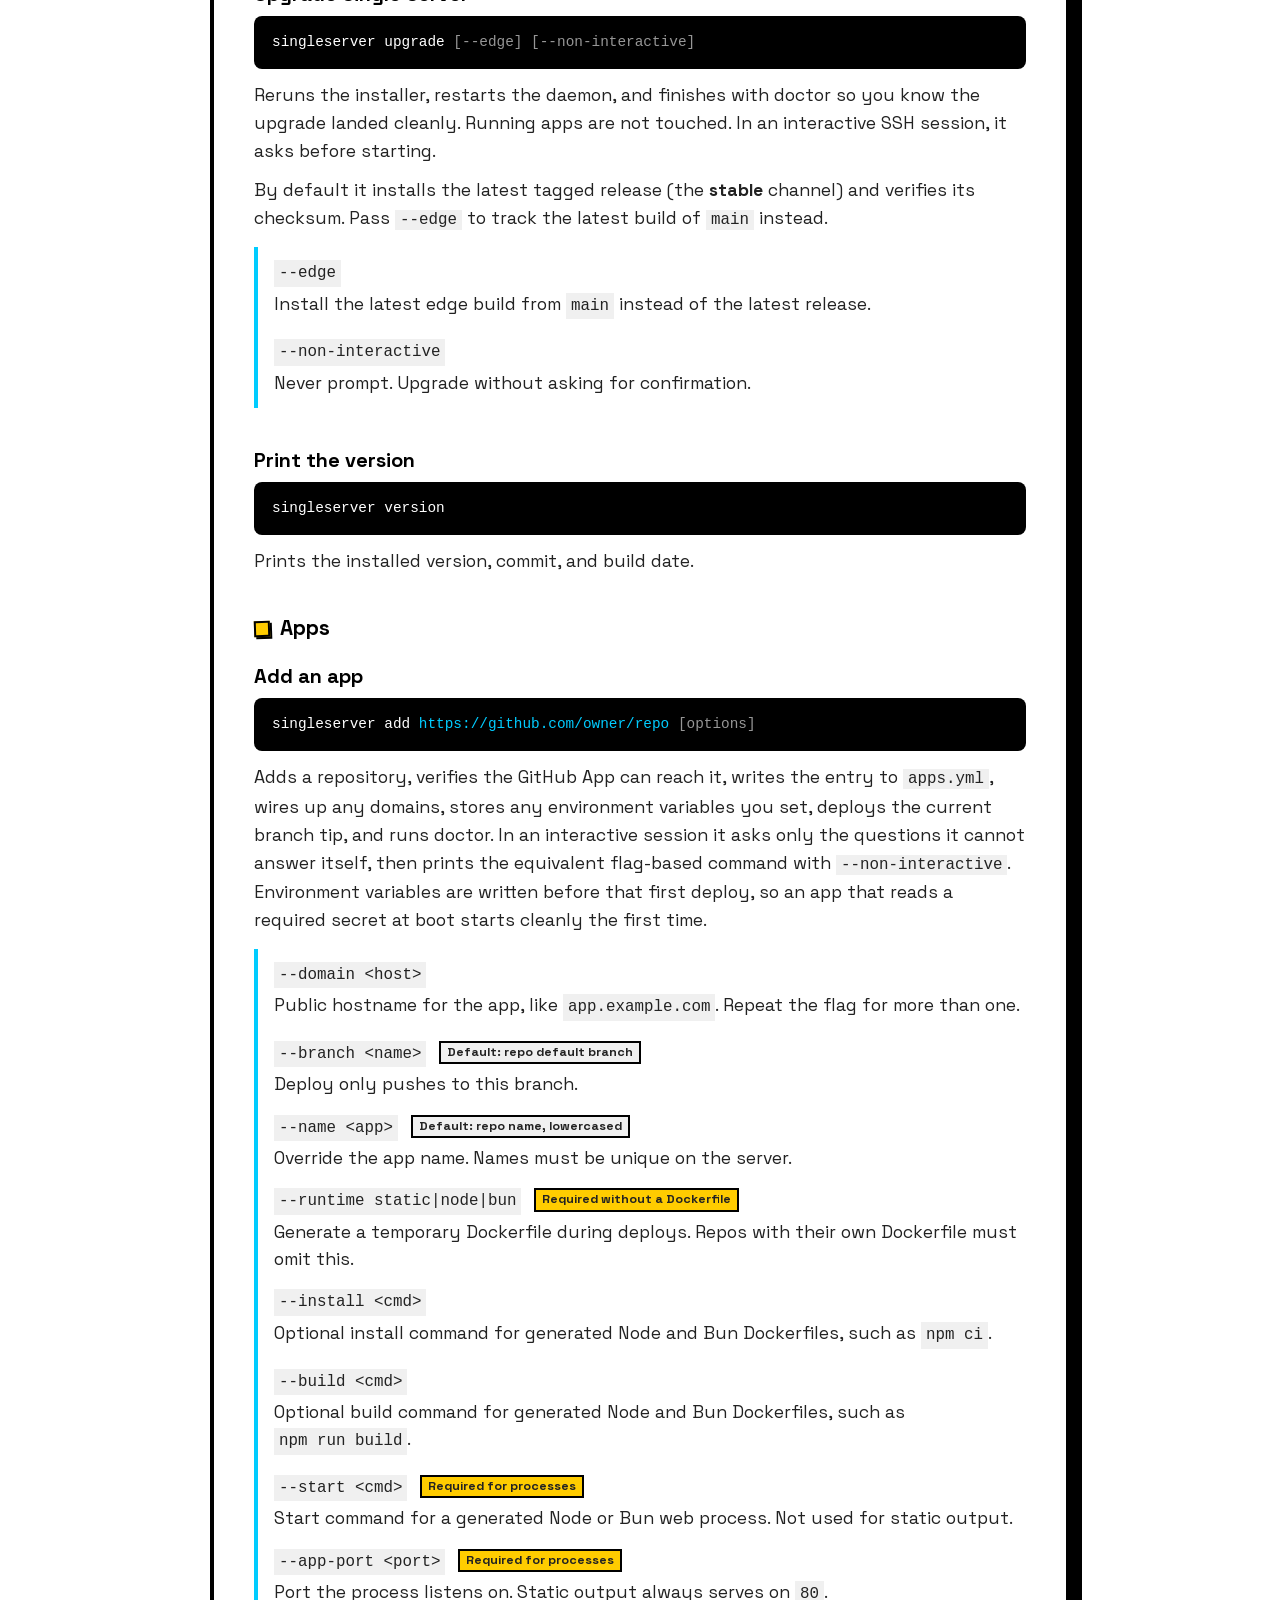
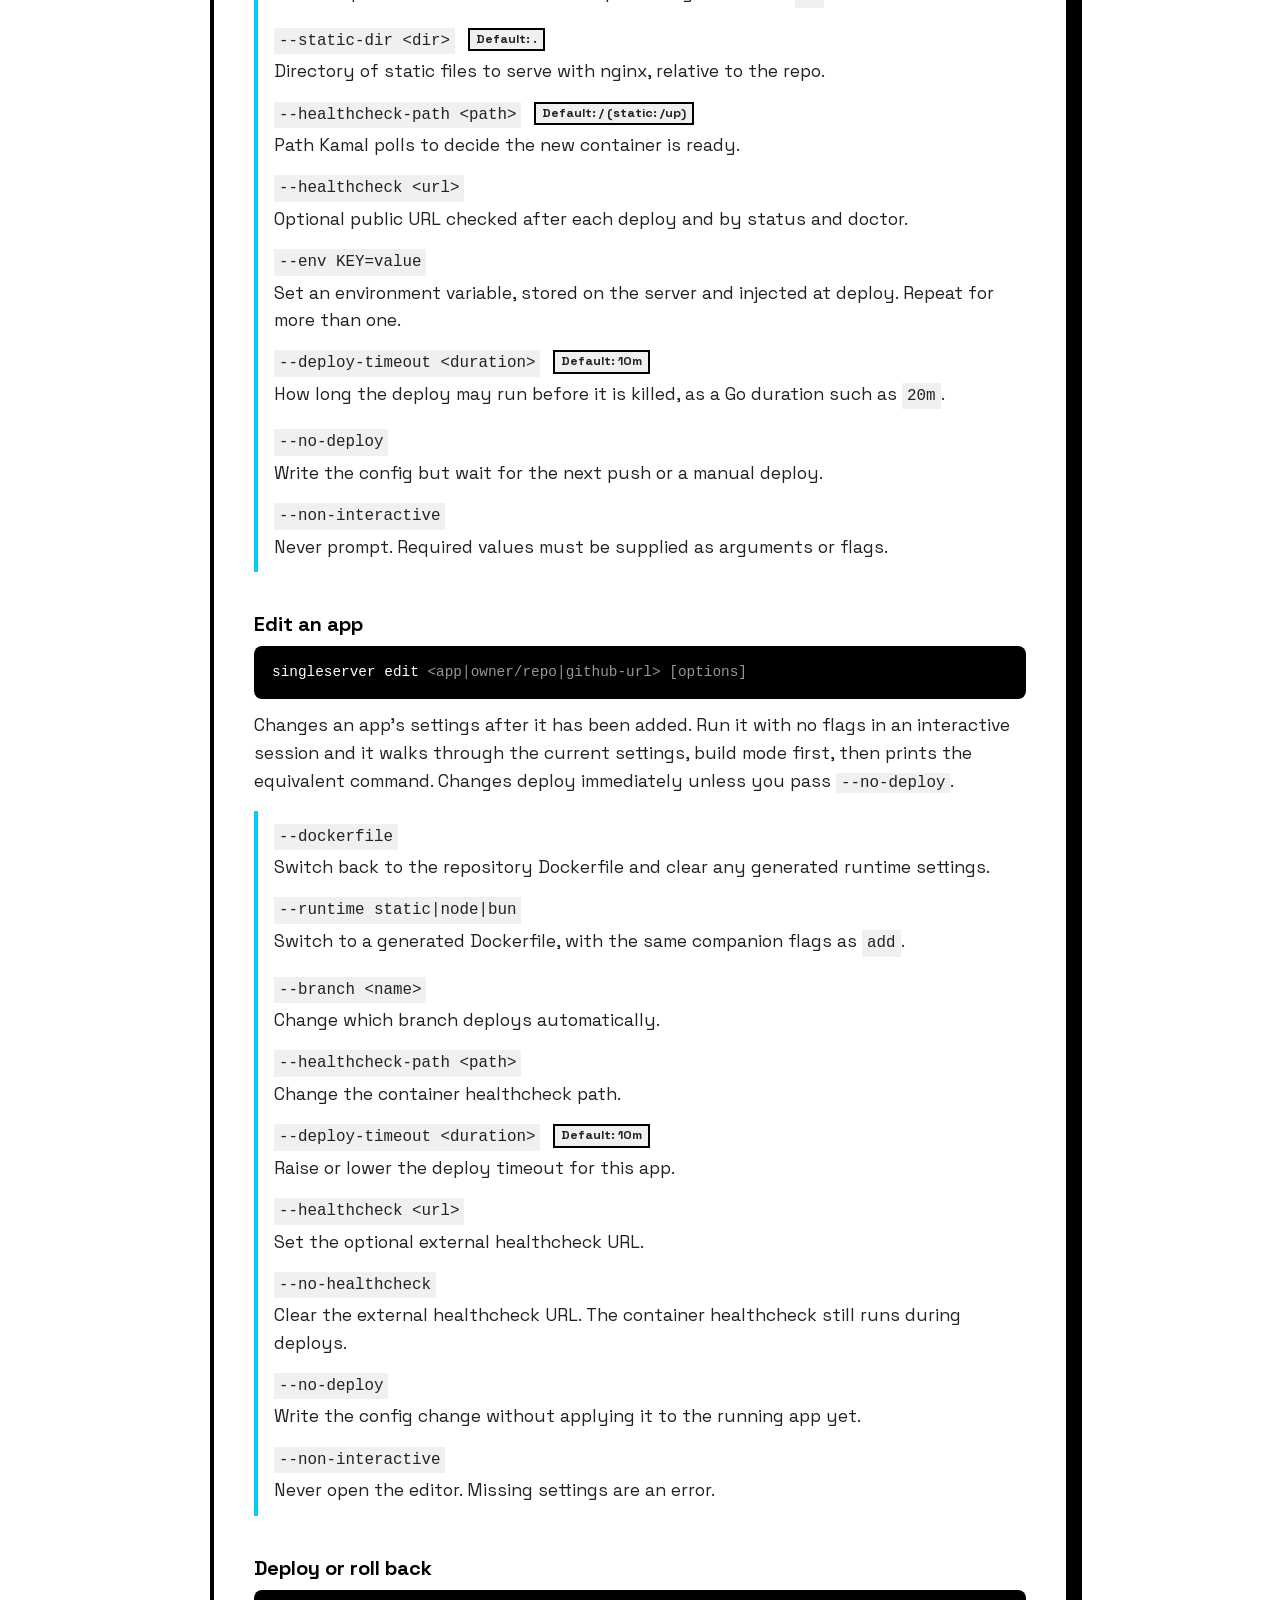
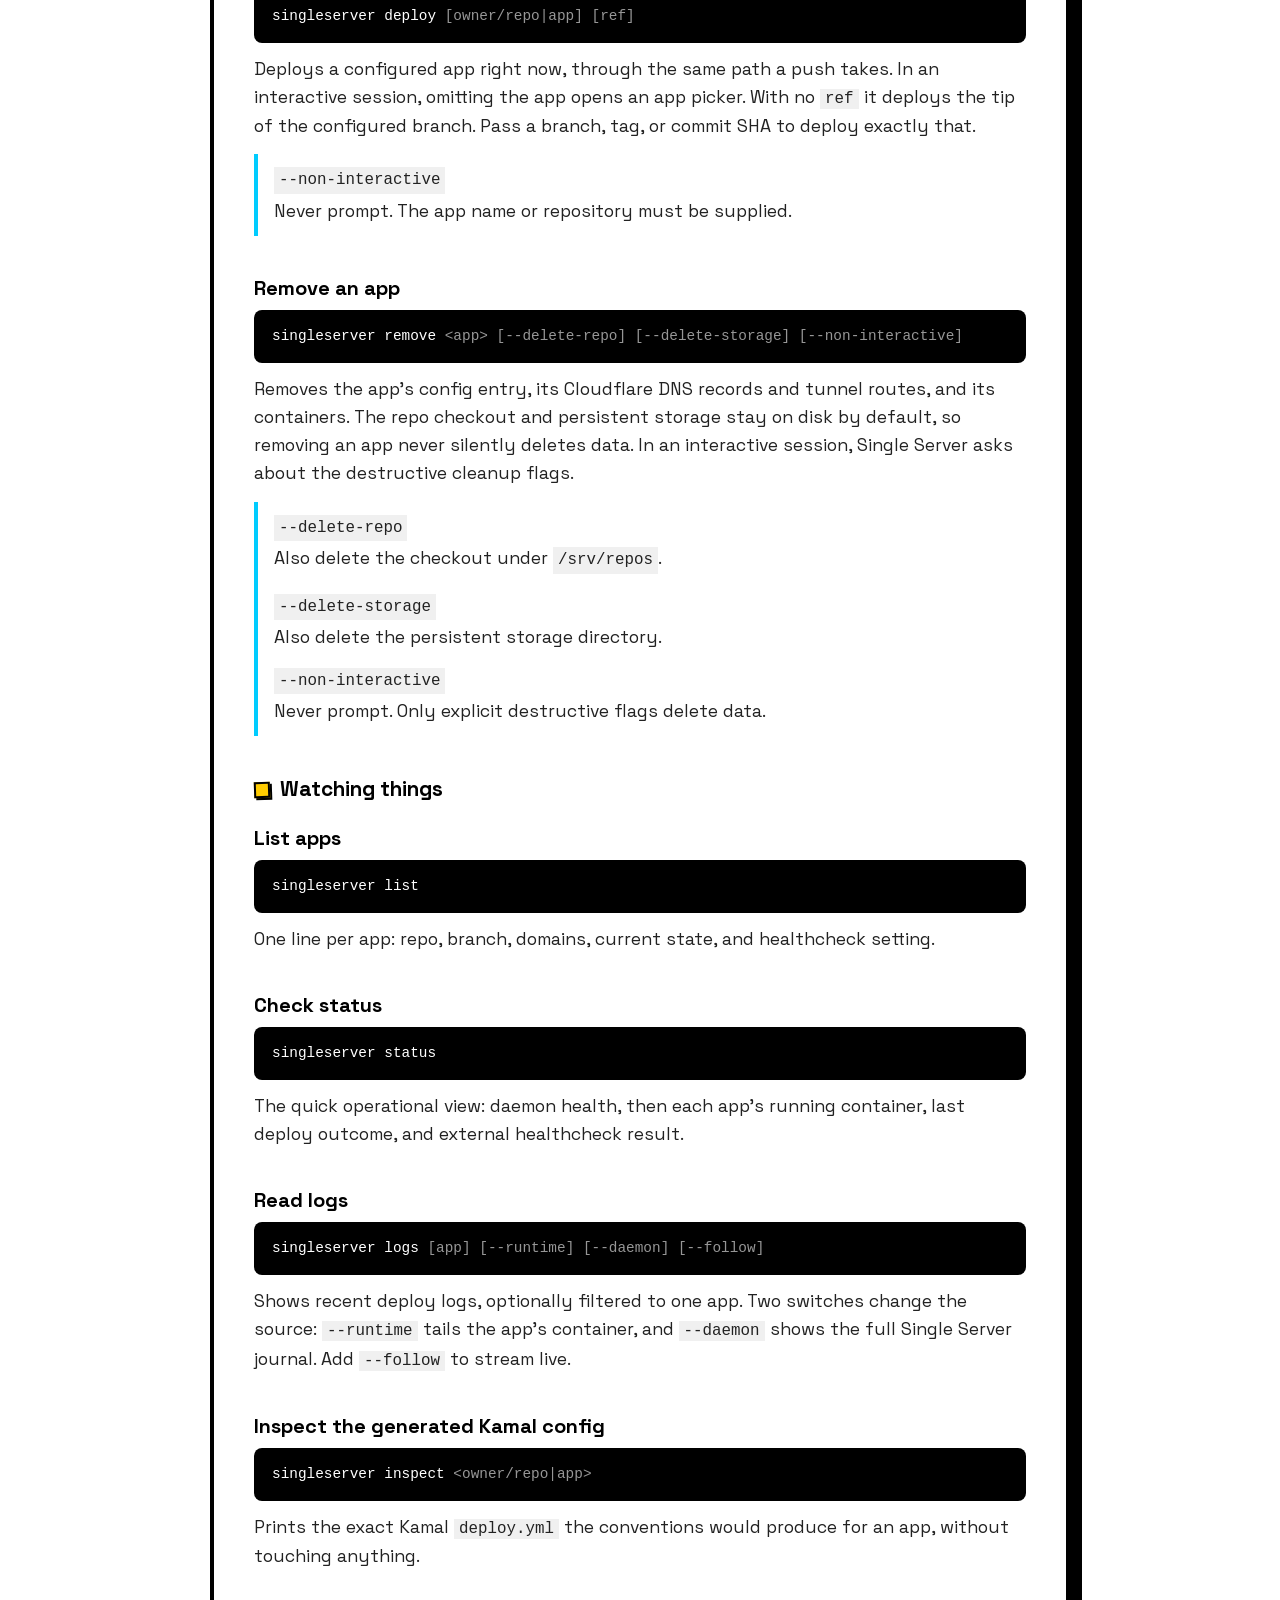
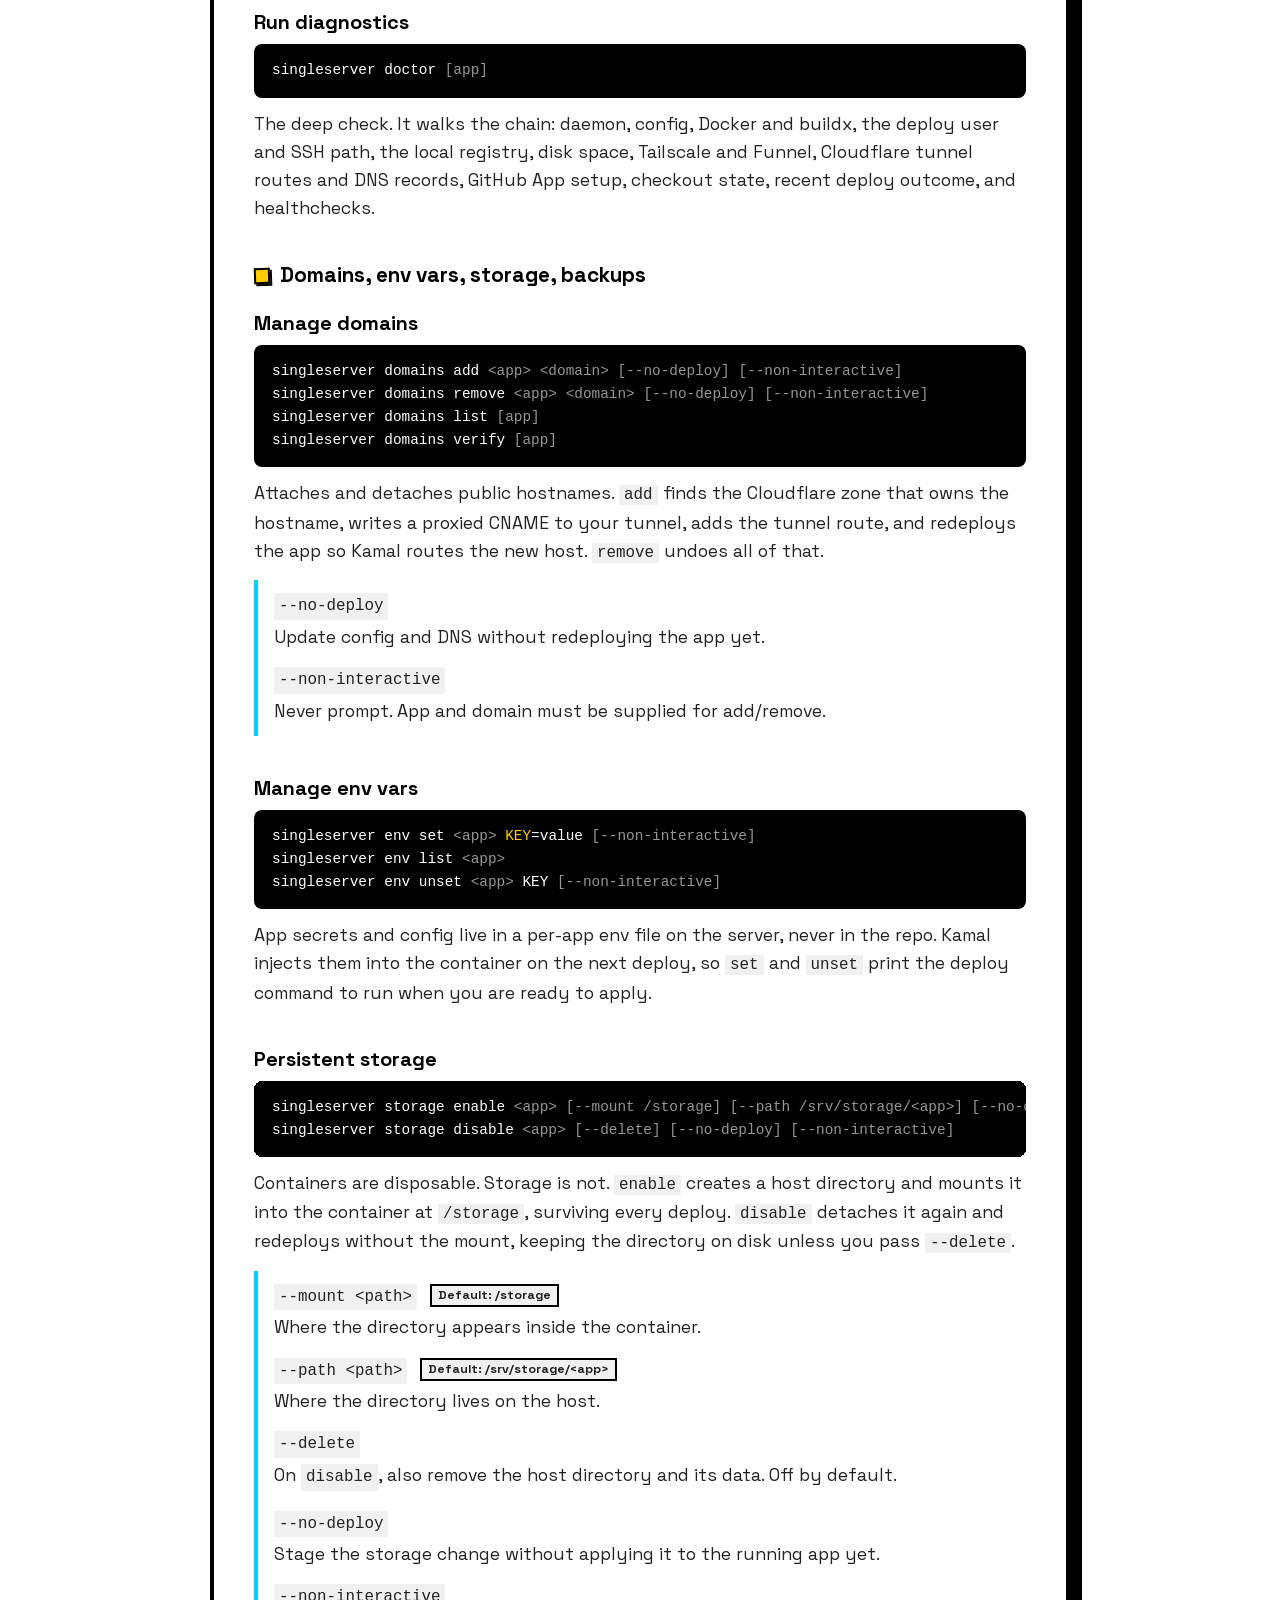
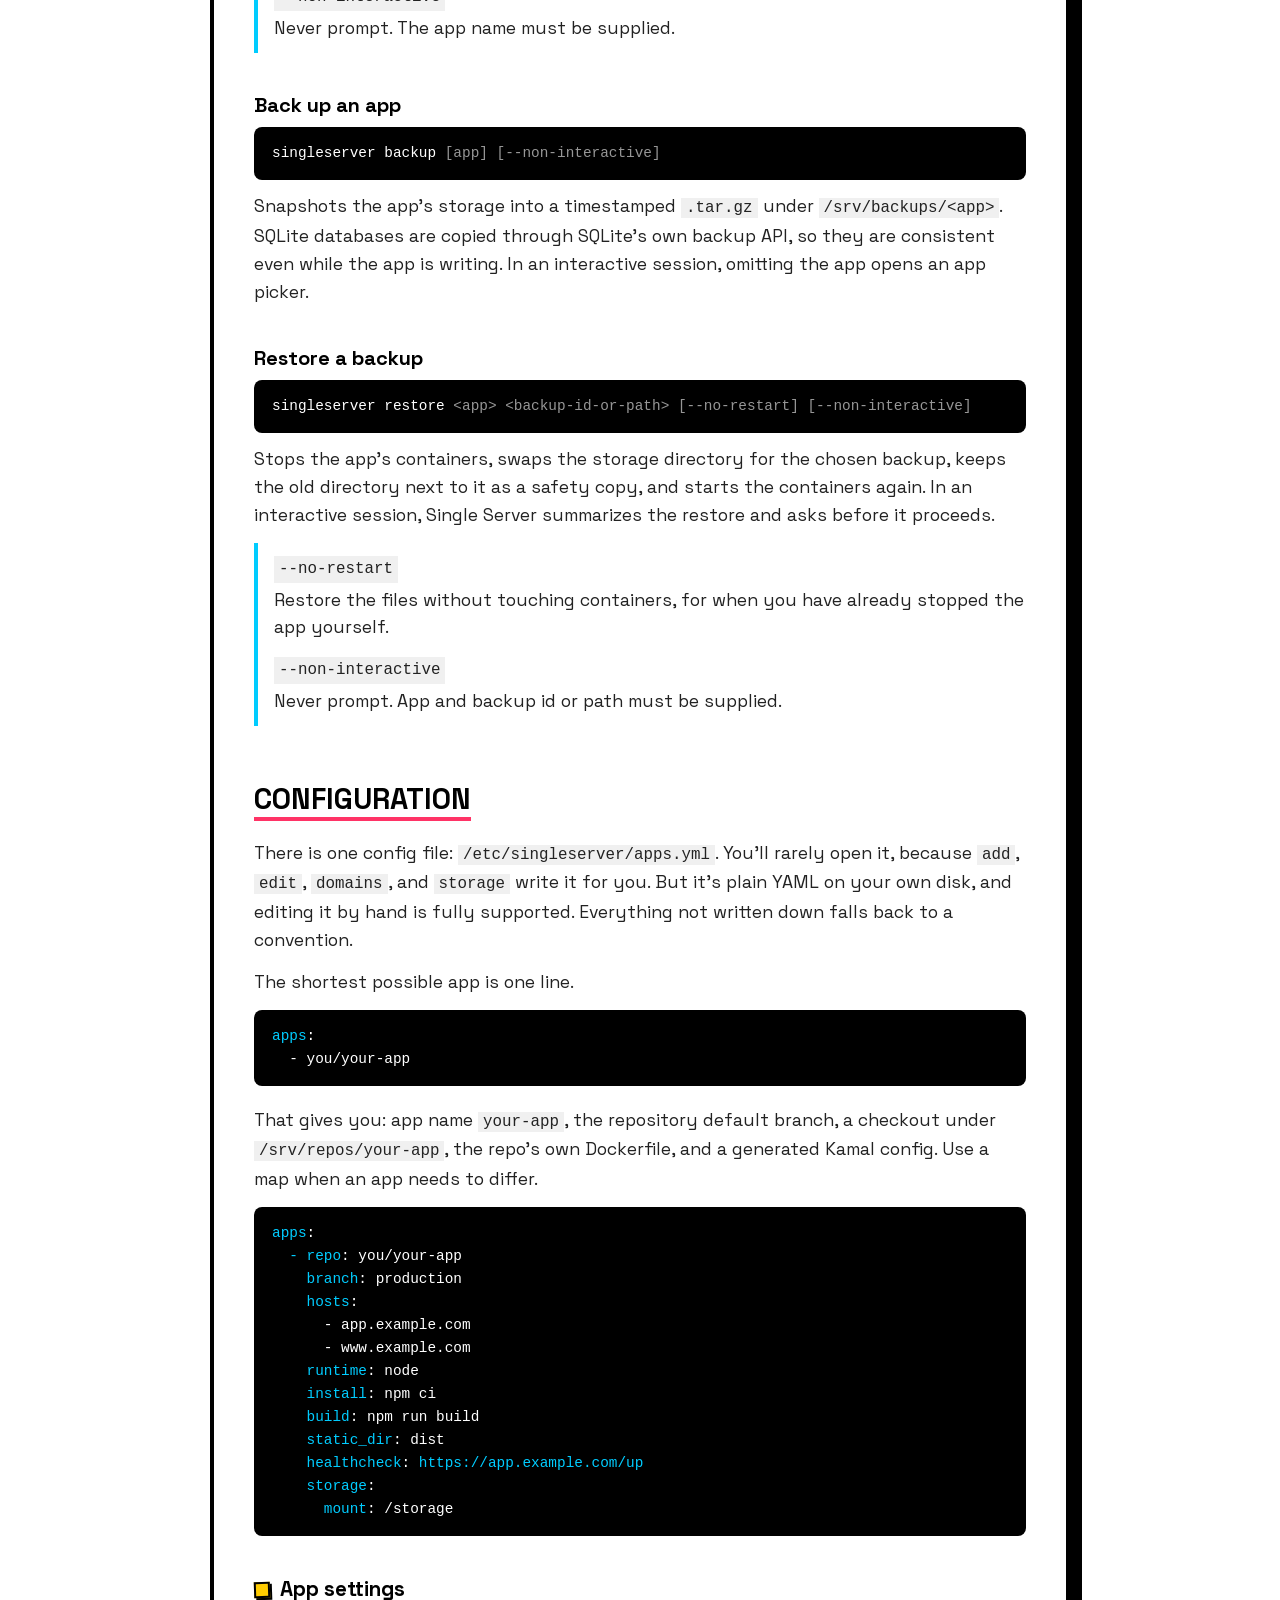
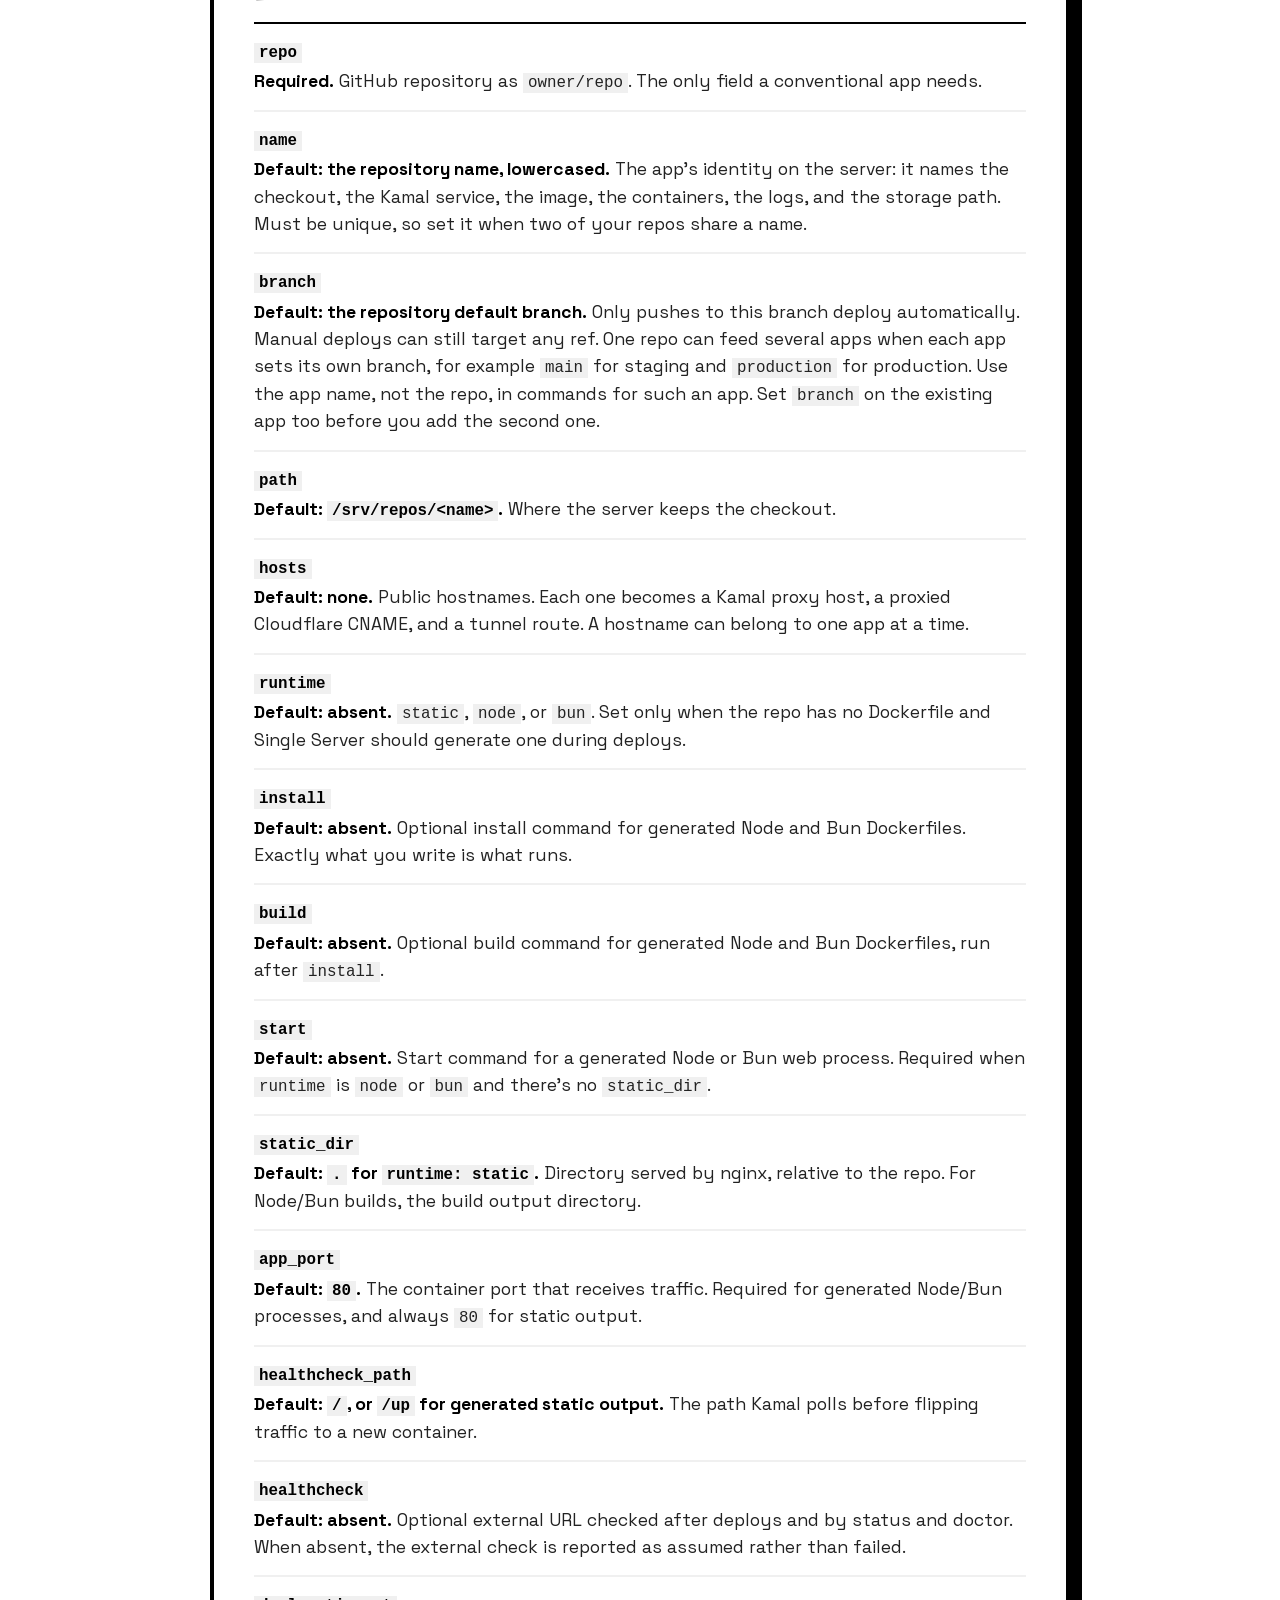
==== commit 40c742fa: "Allow several apps from one repo on different branches Staging and production often come from one re" ====
--- a/www/docs/index.html
+++ b/www/docs/index.html
@@ -180,7 +180,7 @@
             </div>
         </div>
 
-        <p>Deploys for the same app run one at a time, in order, so rapid pushes queue up. The first deploy of an app runs <code>kamal setup</code>, and every deploy after that runs <code>kamal redeploy</code>. If the repo contains Kamal hooks under <code>.kamal/hooks</code>, Single Server detects the known hook files, copies executable versions into its generated deploy files, and lets Kamal run them. A deploy that runs past its timeout, 10 minutes by default, is killed and reported as failed. Apps with heavier builds can raise <code>deploy_timeout</code>. And if the app has an external healthcheck URL configured, Single Server polls it after the rollout and fails the deploy if it never comes up.</p>
+        <p>Deploys for the same app run one at a time, in order, so rapid pushes queue up. The first deploy of an app runs <code>kamal setup</code>, and every deploy after that runs <code>kamal redeploy</code>. A deploy that runs past its timeout, 10 minutes by default, is killed and reported as failed. Apps with heavier builds can raise <code>deploy_timeout</code>. And if the app has an external healthcheck URL configured, Single Server polls it after the rollout and fails the deploy if it never comes up.</p>
         <p>Manual deploys go through exactly the same path. <code>singleserver deploy</code> exists for redeploys, rollbacks, and staged changes, not as a separate mechanism.</p>
     </section>
 
@@ -510,7 +510,7 @@
         <ul class="settings-list">
             <li><strong><code>repo</code></strong><span class="default">Required.</span> GitHub repository as <code>owner/repo</code>. The only field a conventional app needs.</li>
             <li><strong><code>name</code></strong><span class="default">Default: the repository name, lowercased.</span> The app's identity on the server: it names the checkout, the Kamal service, the image, the containers, the logs, and the storage path. Must be unique, so set it when two of your repos share a name.</li>
-            <li><strong><code>branch</code></strong><span class="default">Default: the repository default branch.</span> Only pushes to this branch deploy automatically. Manual deploys can still target any ref.</li>
+            <li><strong><code>branch</code></strong><span class="default">Default: the repository default branch.</span> Only pushes to this branch deploy automatically. Manual deploys can still target any ref. One repo can feed several apps when each app sets its own branch, for example <code>main</code> for staging and <code>production</code> for production. Use the app name, not the repo, in commands for such an app. Set <code>branch</code> on the existing app too before you add the second one.</li>
             <li><strong><code>path</code></strong><span class="default">Default: <code>/srv/repos/&lt;name&gt;</code>.</span> Where the server keeps the checkout.</li>
             <li><strong><code>hosts</code></strong><span class="default">Default: none.</span> Public hostnames. Each one becomes a Kamal proxy host, a proxied Cloudflare CNAME, and a tunnel route. A hostname can belong to one app at a time.</li>
             <li><strong><code>runtime</code></strong><span class="default">Default: absent.</span> <code>static</code>, <code>node</code>, or <code>bun</code>. Set only when the repo has no Dockerfile and Single Server should generate one during deploys.</li>
@@ -569,7 +569,6 @@
             <li><strong>Builder</strong><span class="default">Local Docker builder, server architecture.</span> No cross-compilation, no remote builders.</li>
             <li><strong>Proxy</strong><span class="default"><code>ssl: false</code>, forwarded headers on, bound to loopback.</span> Cloudflare terminates TLS at the edge, and the tunnel delivers plain HTTP to Kamal's proxy, which is not reachable from the public internet.</li>
             <li><strong>Healthcheck</strong><span class="default">Poll the healthcheck path every second, 1s timeout.</span> Tight intervals keep zero-downtime swaps fast for small apps.</li>
-            <li><strong>Hooks</strong><span class="default"><code>.singleserver-generated/hooks</code>.</span> Repo-tracked Kamal hooks such as <code>pre-deploy</code> and <code>post-deploy</code> are detected automatically, copied there, and run by Kamal.</li>
             <li><strong>Timeouts</strong><span class="default">Deploy 10s, drain 1s.</span> Tuned for small containers that boot fast. A repo-level <code>config/deploy.yml</code> is the escape hatch for apps that need different numbers.</li>
         </ul>
     </section>
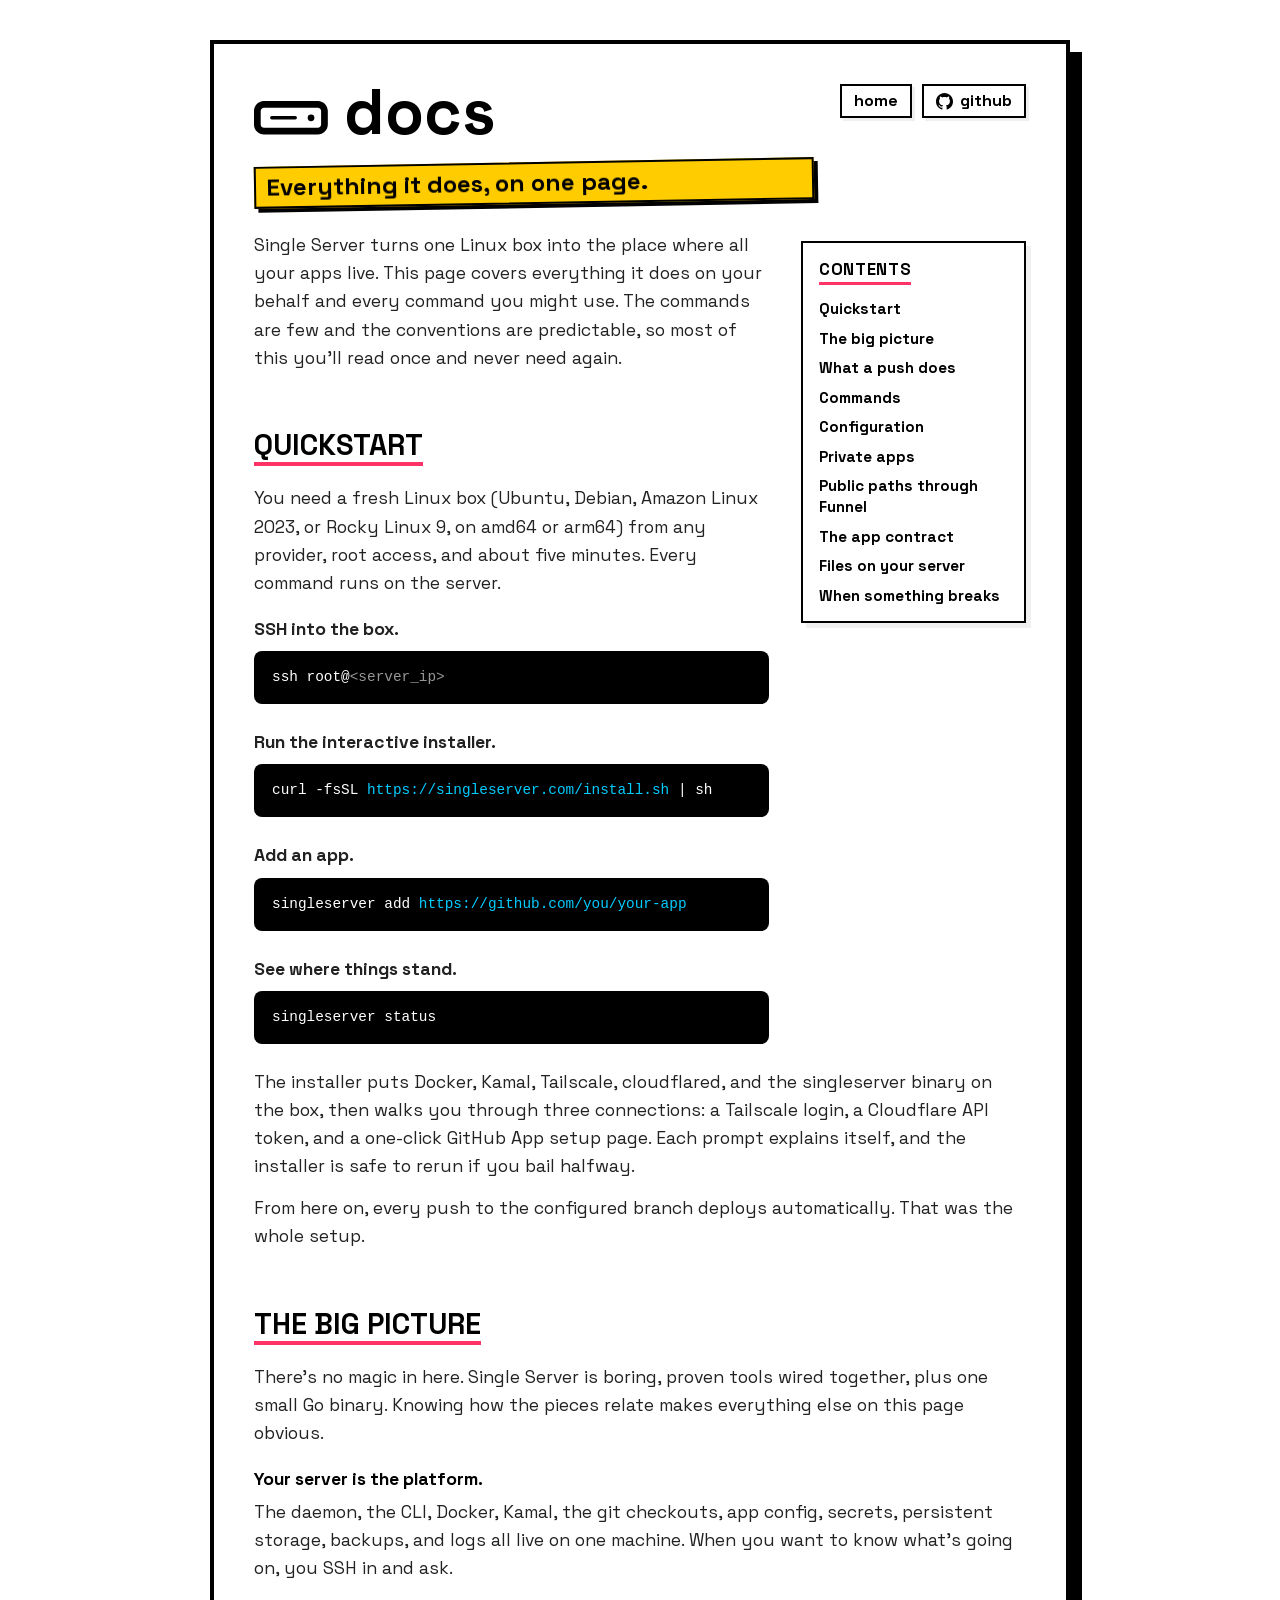
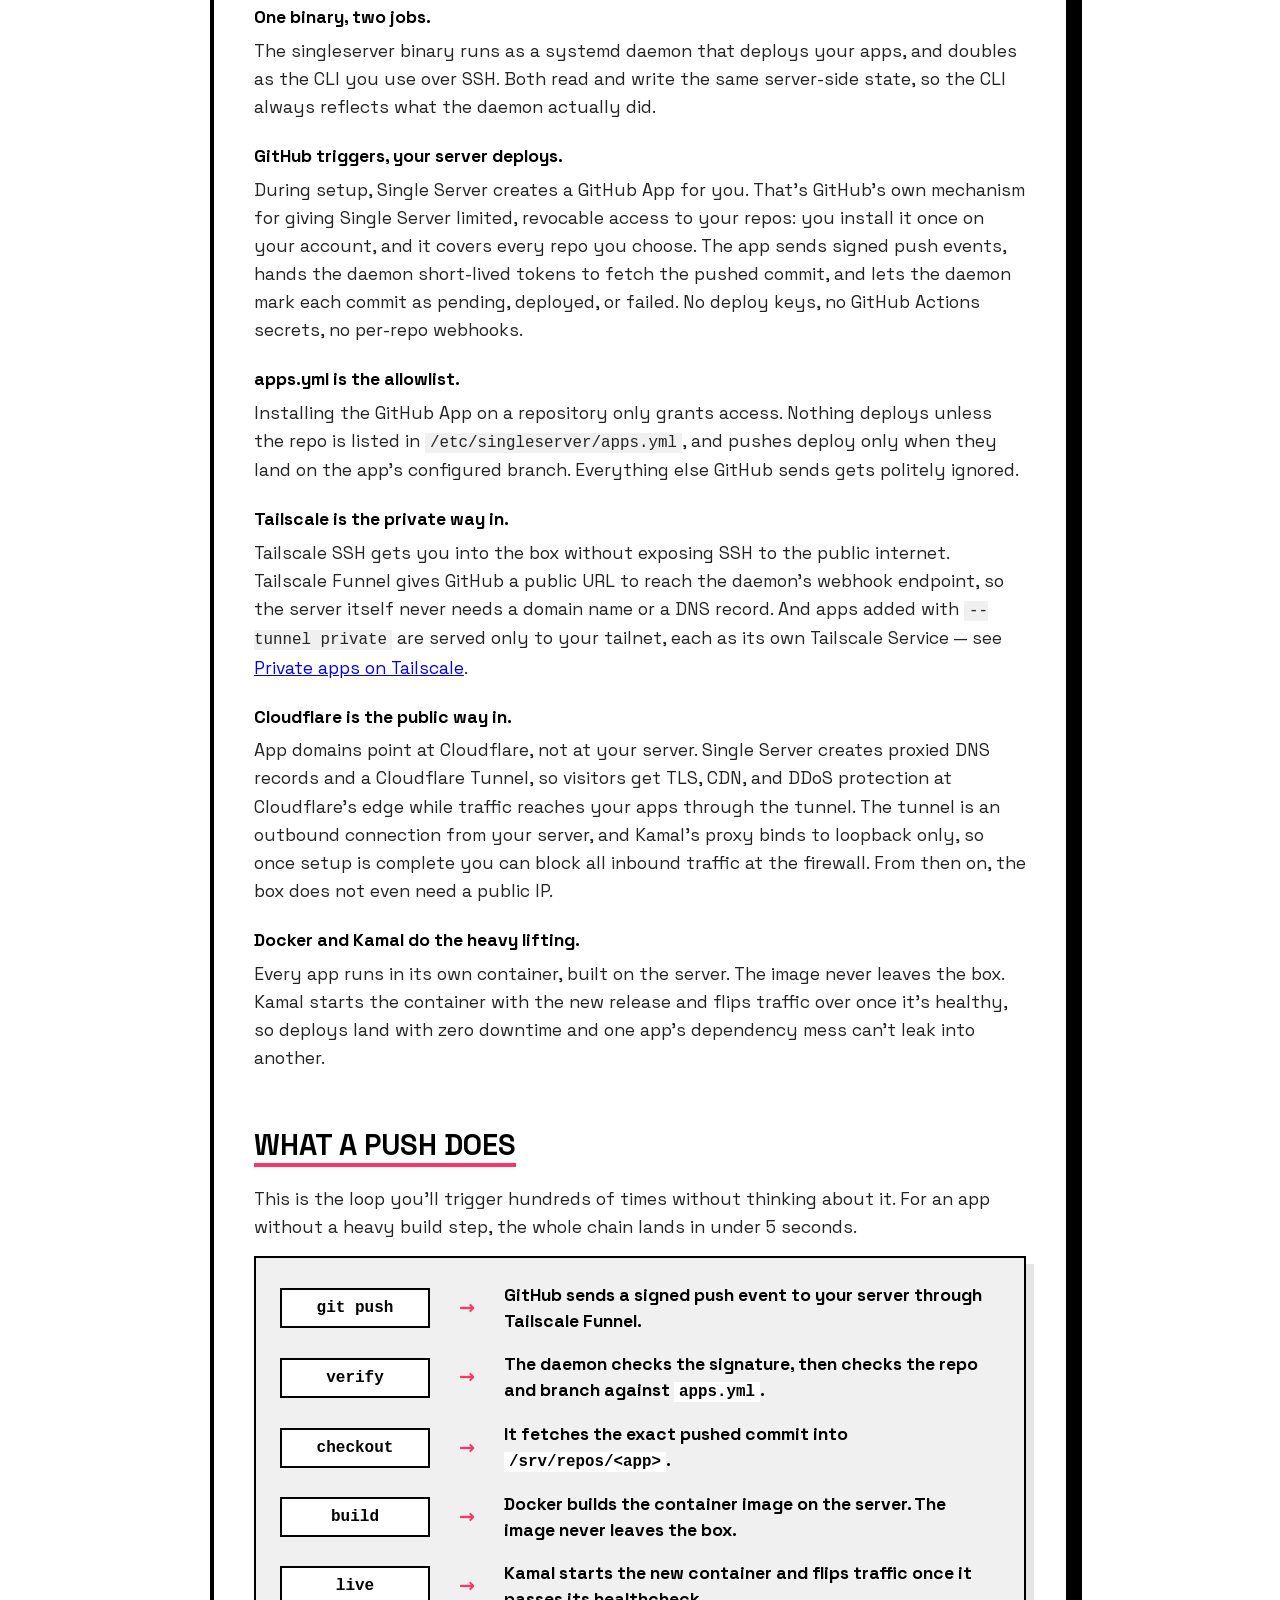
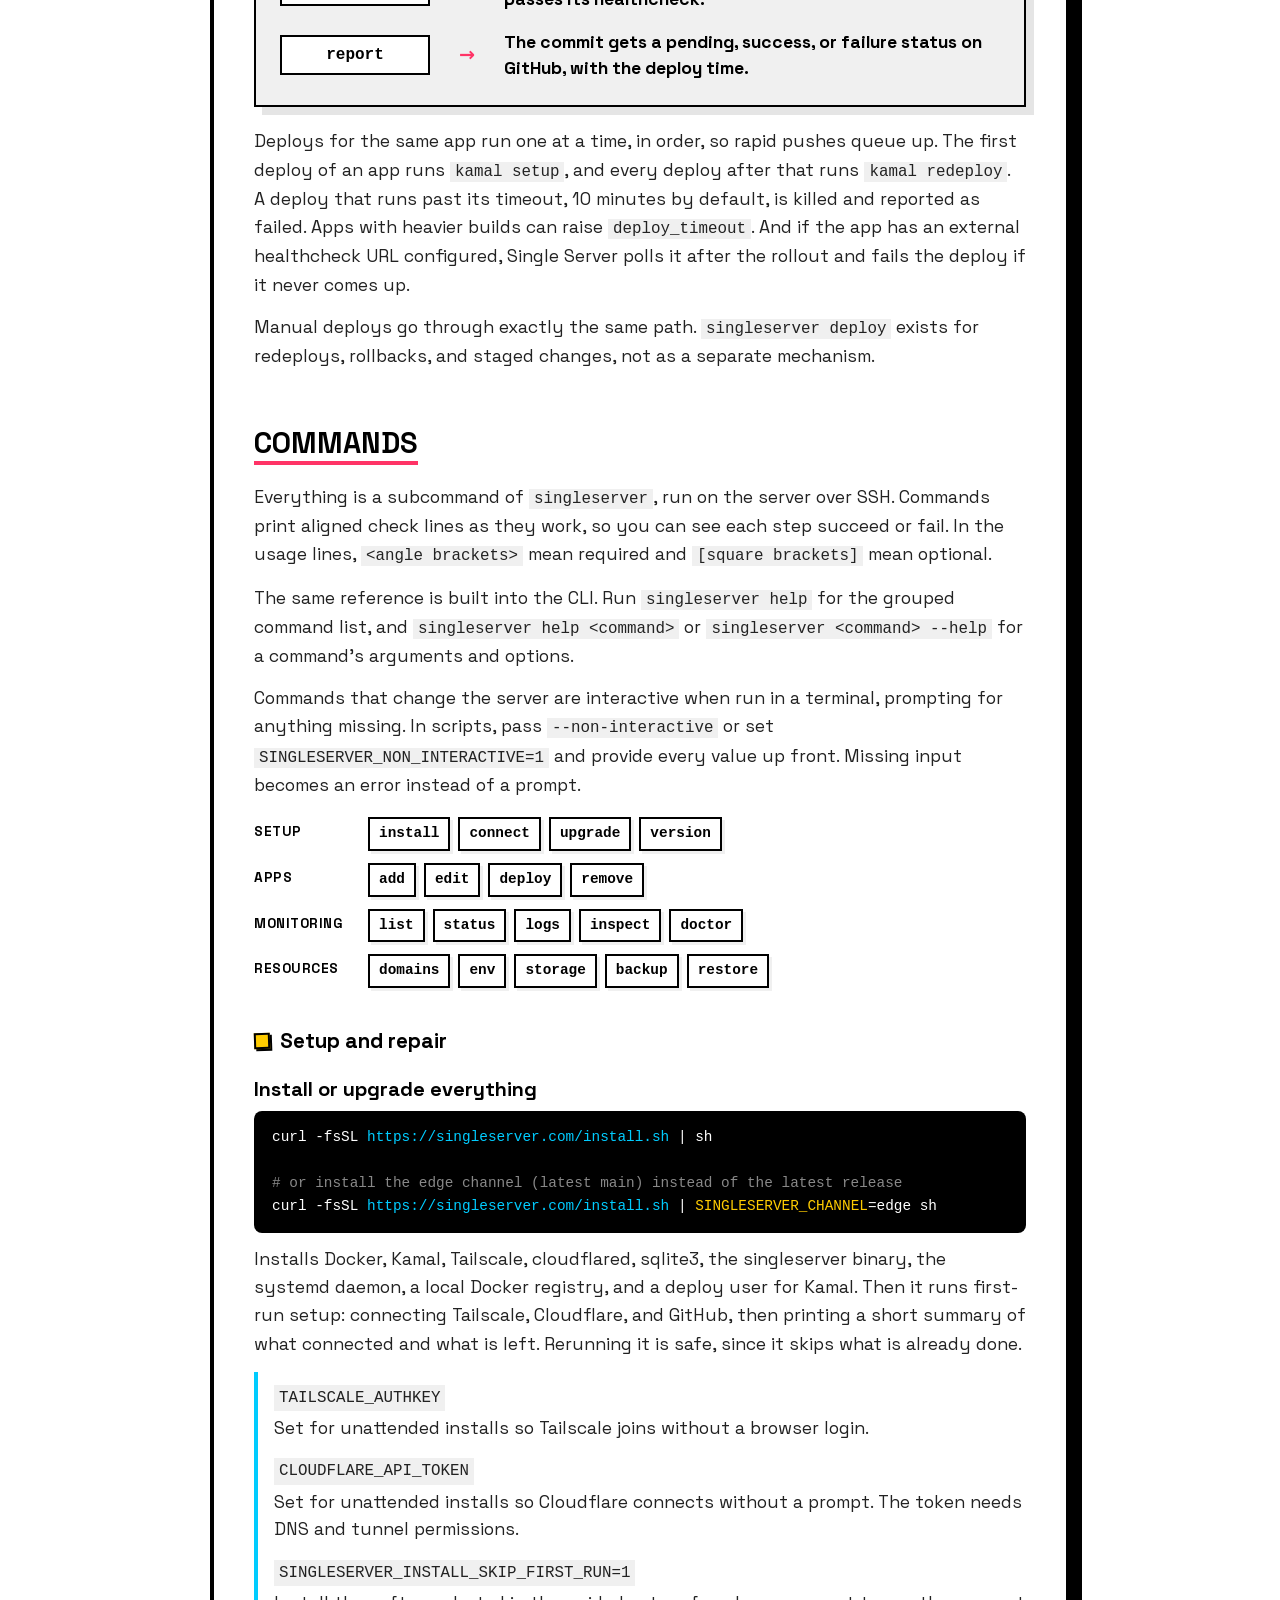
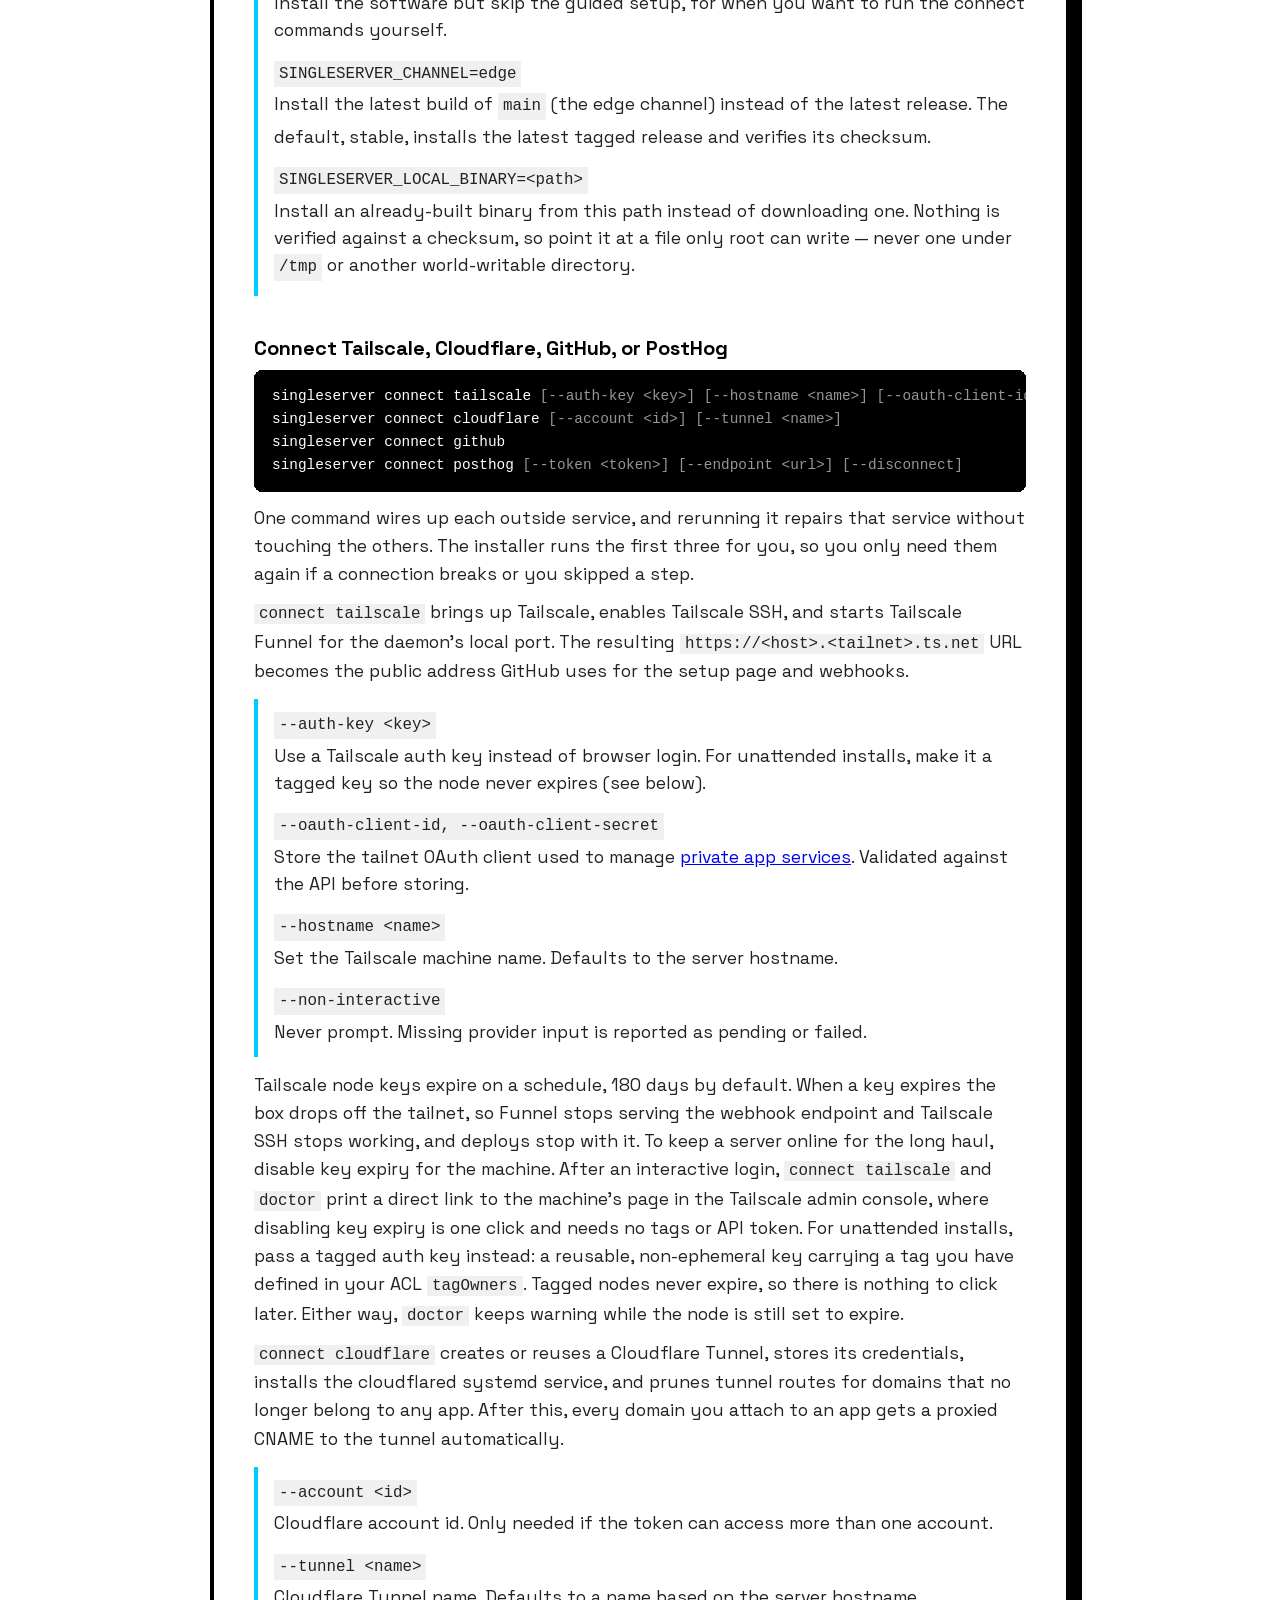
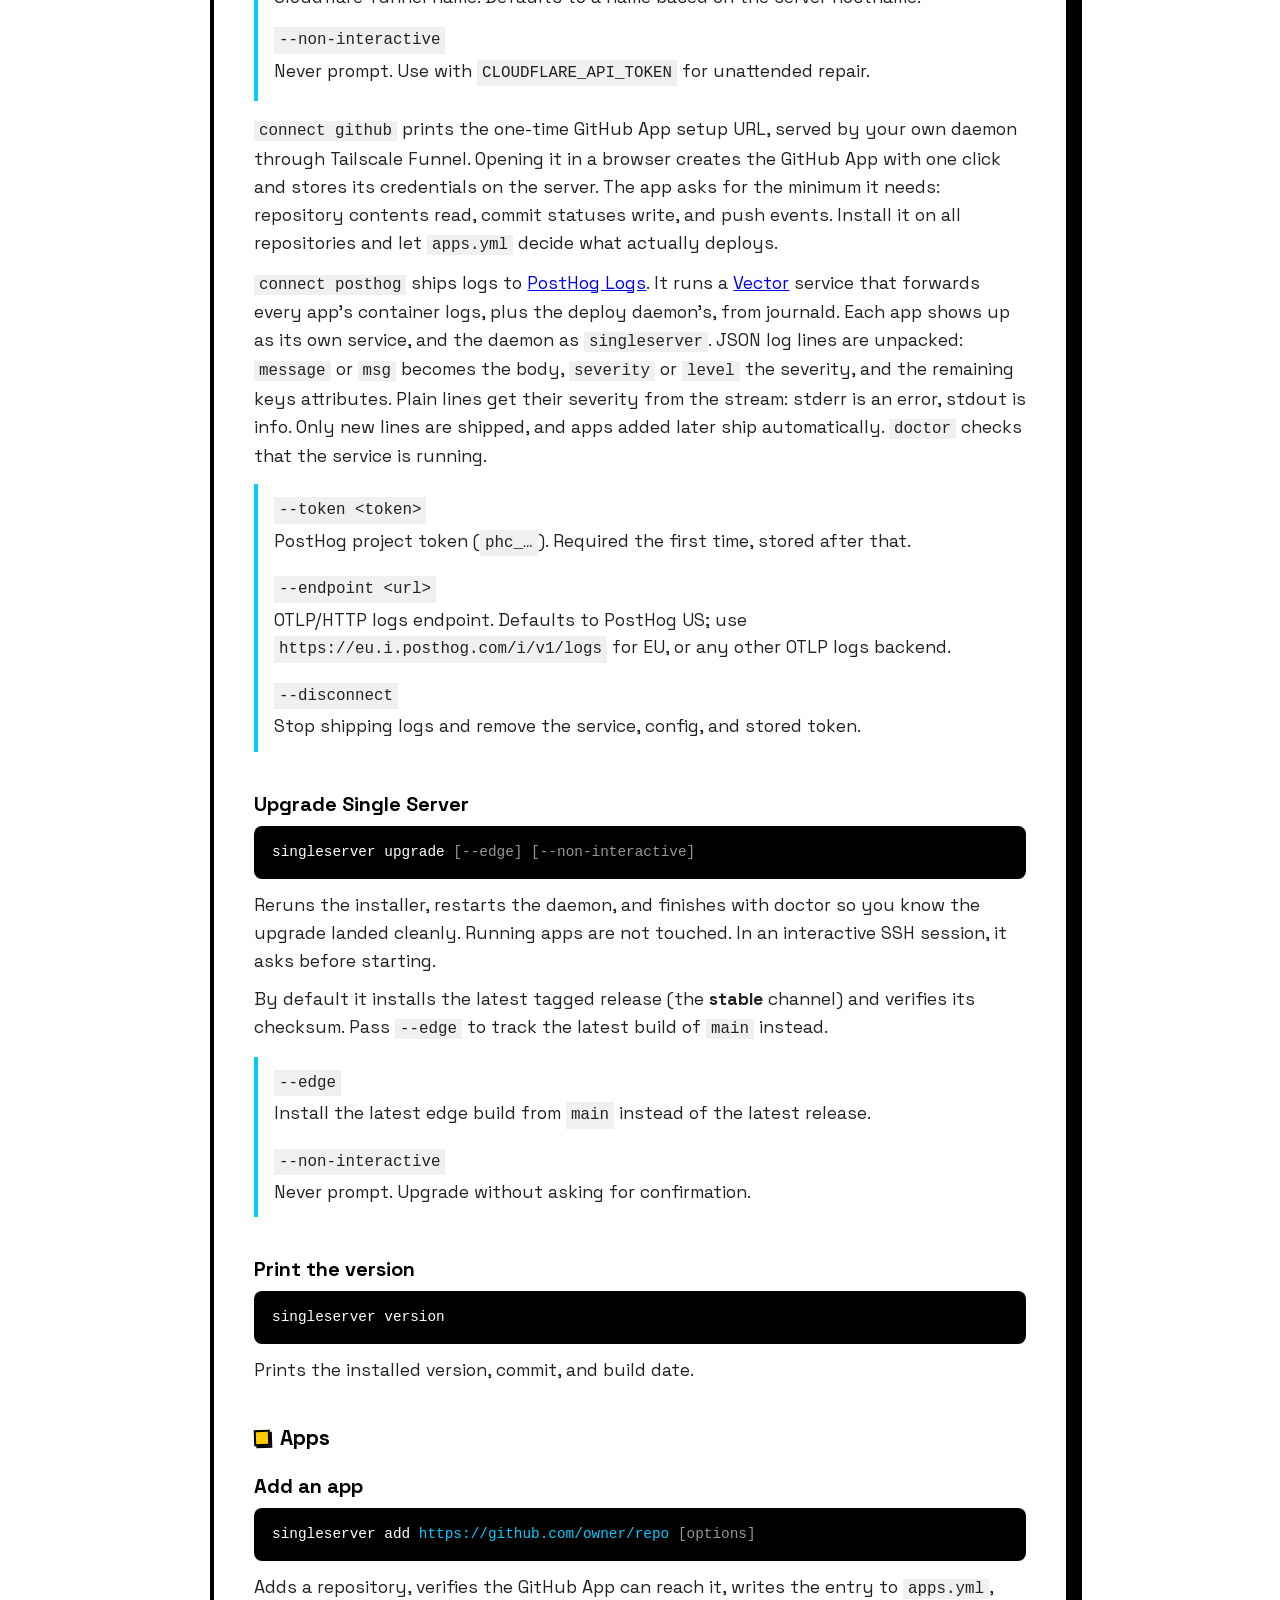
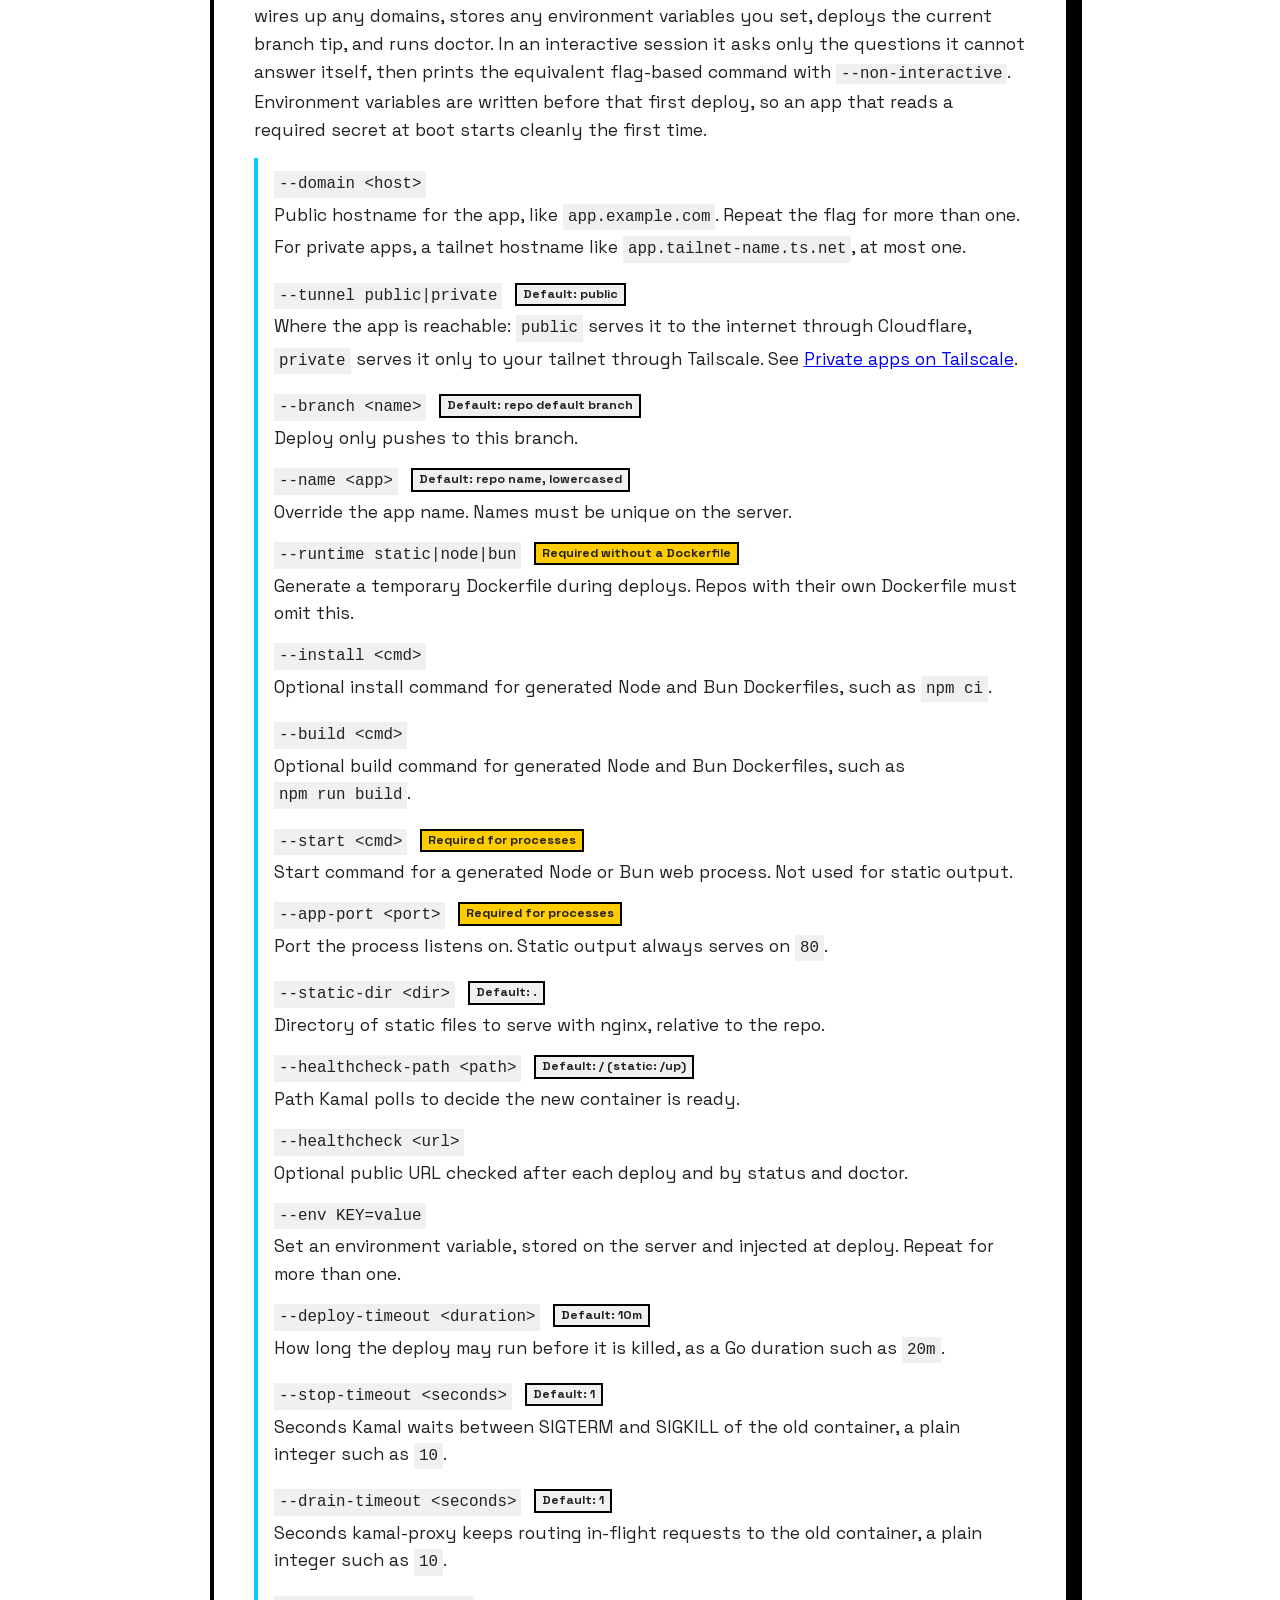
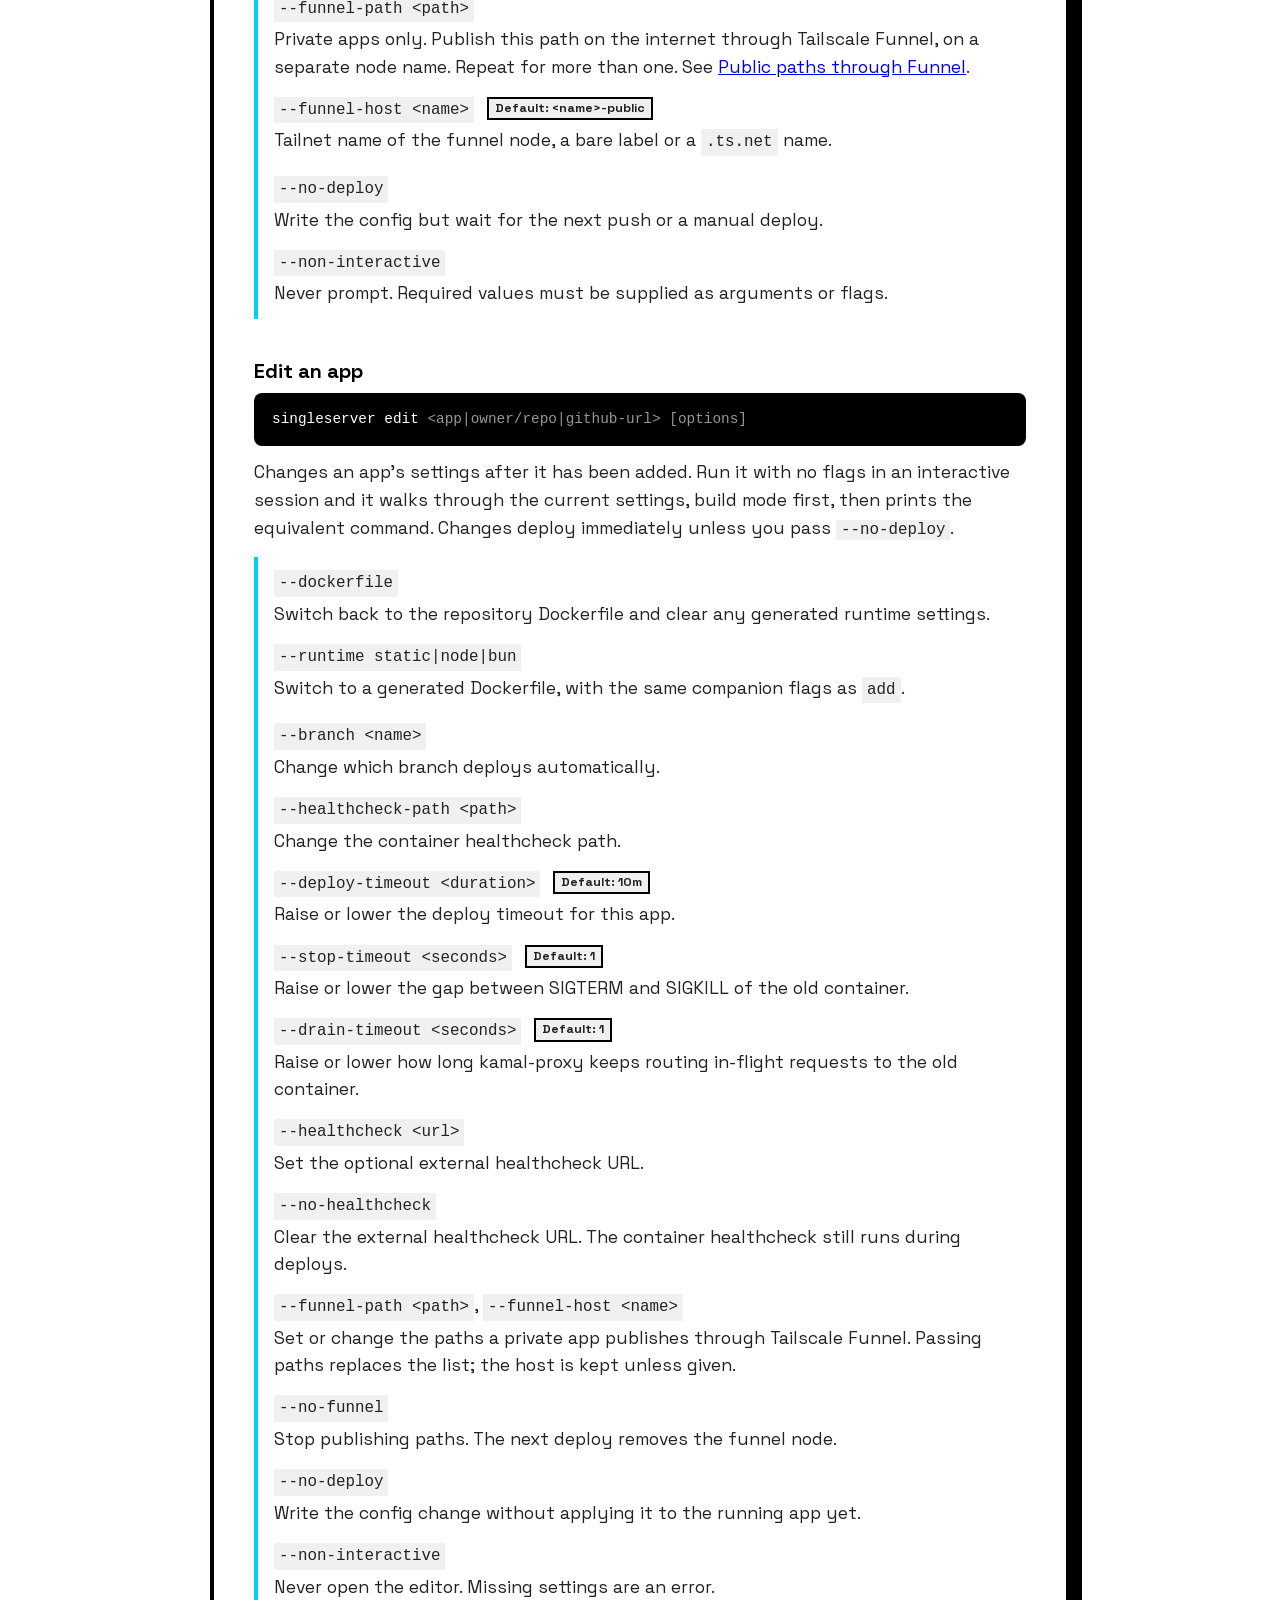
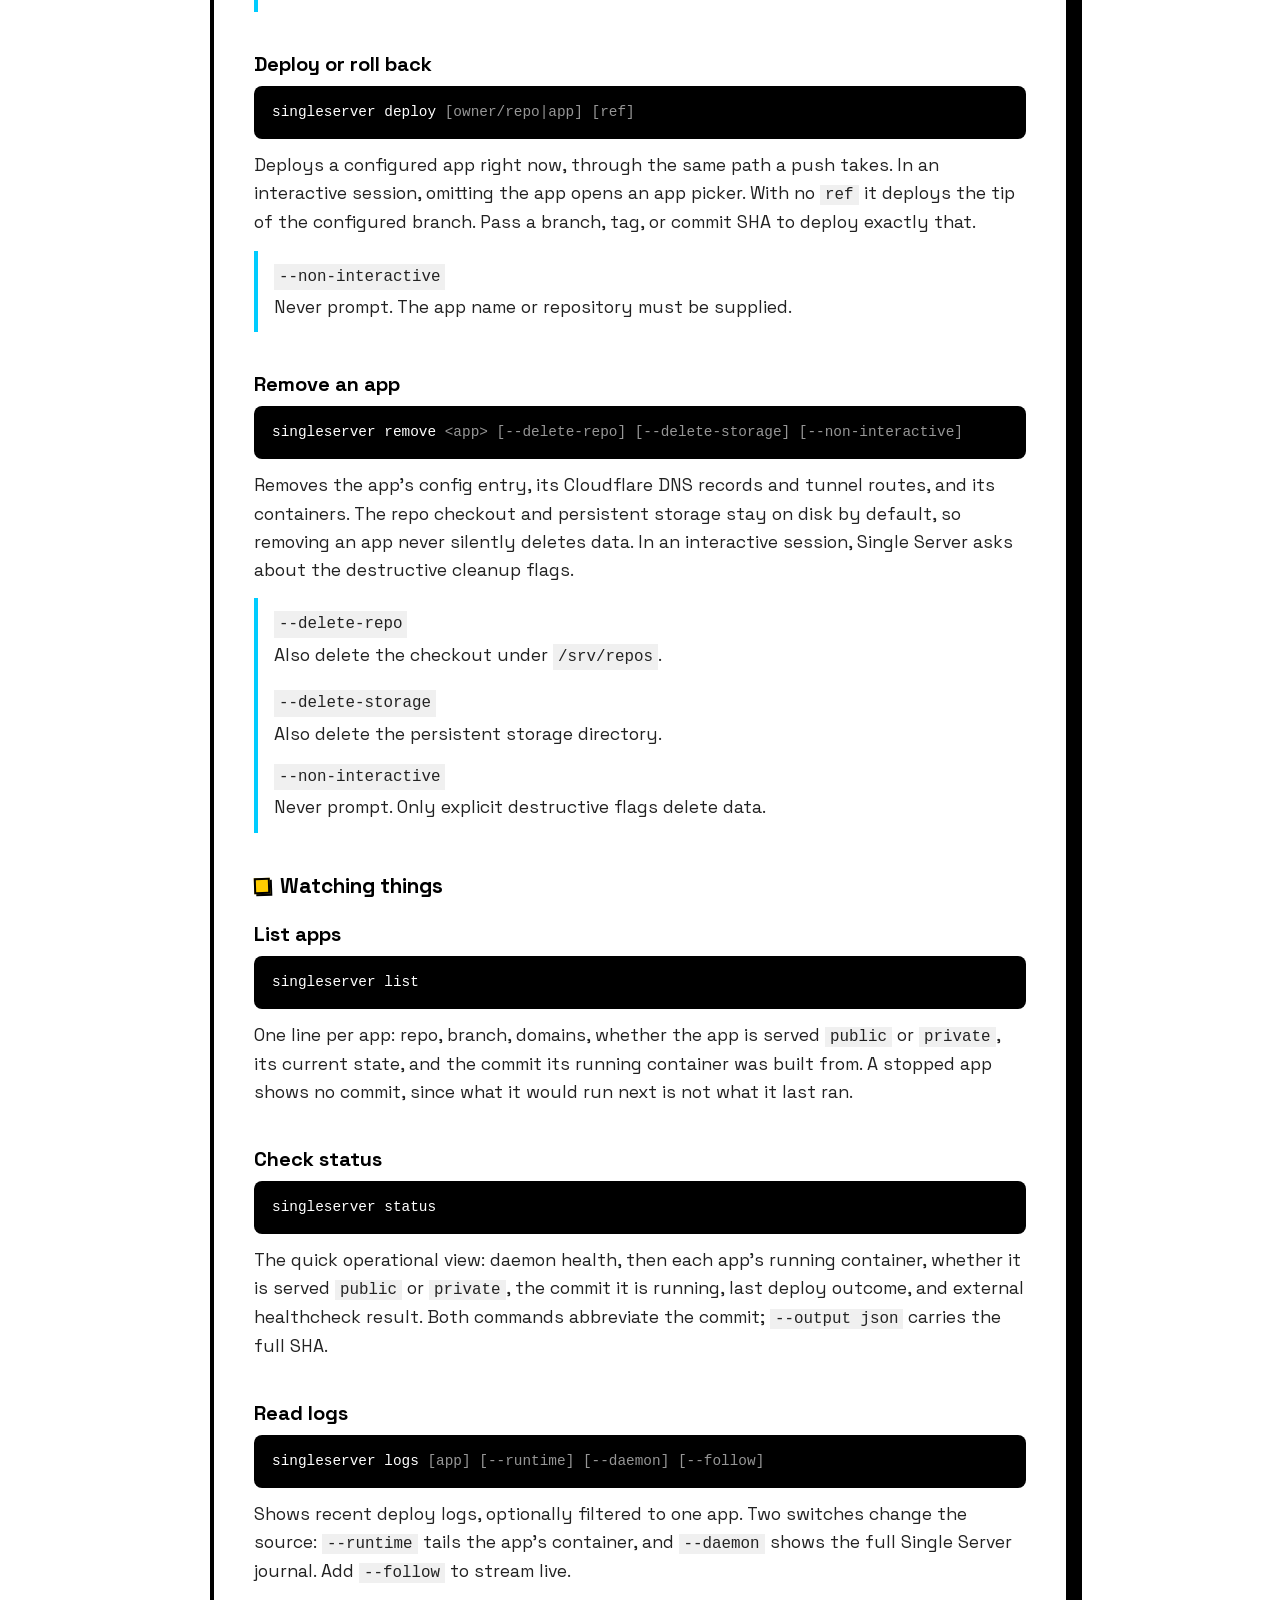
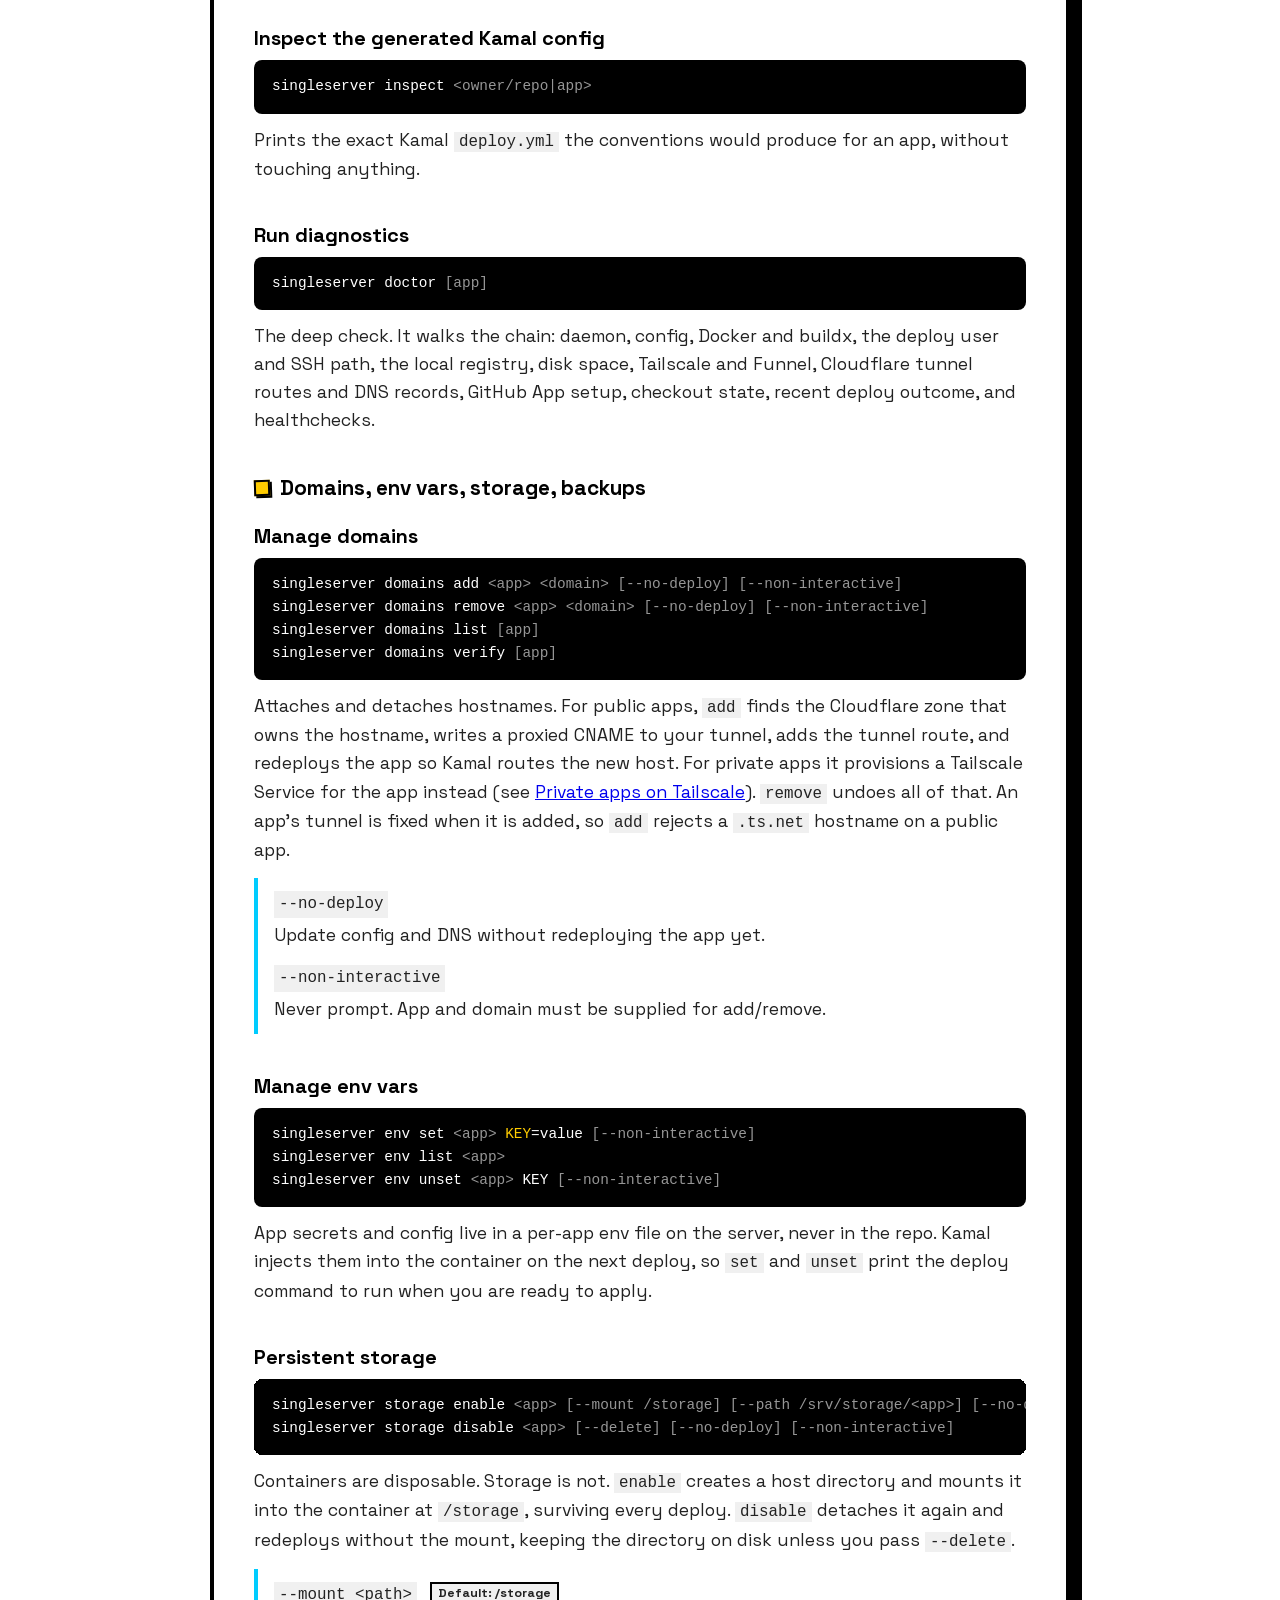
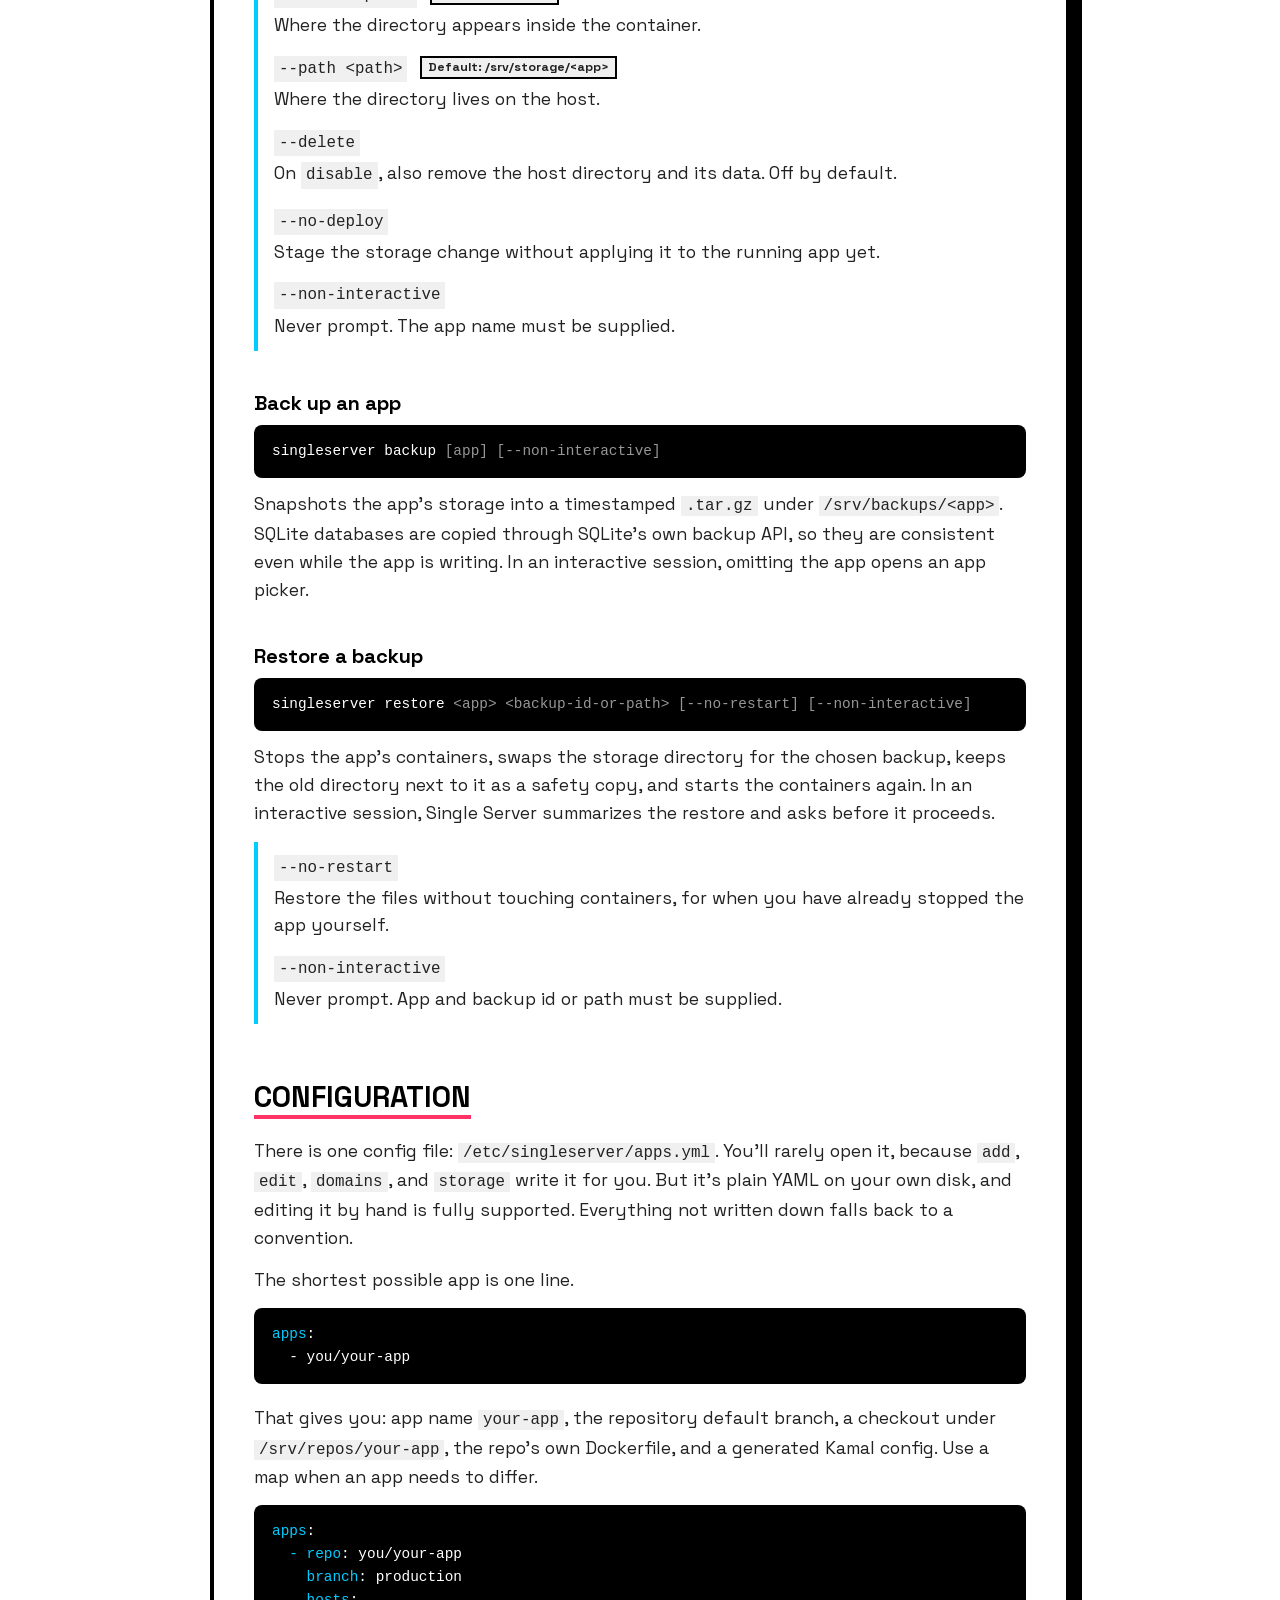
==== commit ea726ccd: "Merge 3452fc205b4dfc38e8391d625f642dd3da2d4f2e into 54dc4bdf8d174a601ebc092a00175966158b5f74" ====
--- a/www/docs/index.html
+++ b/www/docs/index.html
@@ -53,6 +53,8 @@
             <a href="#deploys">What a push does</a>
             <a href="#commands">Commands</a>
             <a href="#config">Configuration</a>
+            <a href="#private-tunnels">Private apps</a>
+            <a href="#funnel">Public paths through Funnel</a>
             <a href="#contract">The app contract</a>
             <a href="#files">Files on your server</a>
             <a href="#troubleshooting">When something breaks</a>
@@ -130,7 +132,7 @@
             </div>
             <div>
                 <strong>Tailscale is the private way in.</strong>
-                <p>Tailscale SSH gets you into the box without exposing SSH to the public internet. Tailscale Funnel gives GitHub a public URL to reach the daemon's webhook endpoint, so the server itself never needs a domain name or a DNS record.</p>
+                <p>Tailscale SSH gets you into the box without exposing SSH to the public internet. Tailscale Funnel gives GitHub a public URL to reach the daemon's webhook endpoint, so the server itself never needs a domain name or a DNS record. And apps added with <code>--tunnel private</code> are served only to your tailnet, each as its own Tailscale Service — see <a href="#private-tunnels">Private apps on Tailscale</a>.</p>
             </div>
             <div>
                 <strong>Cloudflare is the public way in.</strong>
@@ -247,20 +249,23 @@
                     <li><code>CLOUDFLARE_API_TOKEN</code><span>Set for unattended installs so Cloudflare connects without a prompt. The token needs DNS and tunnel permissions.</span></li>
                     <li><code>SINGLESERVER_INSTALL_SKIP_FIRST_RUN=1</code><span>Install the software but skip the guided setup, for when you want to run the connect commands yourself.</span></li>
                     <li><code>SINGLESERVER_CHANNEL=edge</code><span>Install the latest build of <code>main</code> (the edge channel) instead of the latest release. The default, stable, installs the latest tagged release and verifies its checksum.</span></li>
+                    <li><code>SINGLESERVER_LOCAL_BINARY=&lt;path&gt;</code><span>Install an already-built binary from this path instead of downloading one. Nothing is verified against a checksum, so point it at a file only root can write &mdash; never one under <code>/tmp</code> or another world-writable directory.</span></li>
                 </ul>
             </div>
 
             <div class="command" id="cmd-connect">
-                <h4>Connect Tailscale, Cloudflare, or GitHub</h4>
-                <div class="code-wrapper">
-                    <pre class="code-block">singleserver connect tailscale [--auth-key &lt;key&gt;] [--hostname &lt;name&gt;]
+                <h4>Connect Tailscale, Cloudflare, GitHub, or PostHog</h4>
+                <div class="code-wrapper">
+                    <pre class="code-block">singleserver connect tailscale [--auth-key &lt;key&gt;] [--hostname &lt;name&gt;] [--oauth-client-id &lt;id&gt; --oauth-client-secret &lt;secret&gt;]
 singleserver connect cloudflare [--account &lt;id&gt;] [--tunnel &lt;name&gt;]
-singleserver connect github</pre>
-                </div>
-                <p>One command wires up each outside service, and rerunning it repairs that service without touching the others. The installer runs all three for you, so you only need them again if a connection breaks or you skipped a step.</p>
+singleserver connect github
+singleserver connect posthog [--token &lt;token&gt;] [--endpoint &lt;url&gt;] [--disconnect]</pre>
+                </div>
+                <p>One command wires up each outside service, and rerunning it repairs that service without touching the others. The installer runs the first three for you, so you only need them again if a connection breaks or you skipped a step.</p>
                 <p><code>connect tailscale</code> brings up Tailscale, enables Tailscale SSH, and starts Tailscale Funnel for the daemon's local port. The resulting <code>https://&lt;host&gt;.&lt;tailnet&gt;.ts.net</code> URL becomes the public address GitHub uses for the setup page and webhooks.</p>
                 <ul class="option-list">
                     <li><code>--auth-key &lt;key&gt;</code><span>Use a Tailscale auth key instead of browser login. For unattended installs, make it a tagged key so the node never expires (see below).</span></li>
+                    <li><code>--oauth-client-id, --oauth-client-secret</code><span>Store the tailnet OAuth client used to manage <a href="#private-tunnels">private app services</a>. Validated against the API before storing.</span></li>
                     <li><code>--hostname &lt;name&gt;</code><span>Set the Tailscale machine name. Defaults to the server hostname.</span></li>
                     <li><code>--non-interactive</code><span>Never prompt. Missing provider input is reported as pending or failed.</span></li>
                 </ul>
@@ -272,6 +277,12 @@
                     <li><code>--non-interactive</code><span>Never prompt. Use with <code>CLOUDFLARE_API_TOKEN</code> for unattended repair.</span></li>
                 </ul>
                 <p><code>connect github</code> prints the one-time GitHub App setup URL, served by your own daemon through Tailscale Funnel. Opening it in a browser creates the GitHub App with one click and stores its credentials on the server. The app asks for the minimum it needs: repository contents read, commit statuses write, and push events. Install it on all repositories and let <code>apps.yml</code> decide what actually deploys.</p>
+                <p><code>connect posthog</code> ships logs to <a href="https://posthog.com/docs/logs">PostHog Logs</a>. It runs a <a href="https://vector.dev">Vector</a> service that forwards every app's container logs, plus the deploy daemon's, from journald. Each app shows up as its own service, and the daemon as <code>singleserver</code>. JSON log lines are unpacked: <code>message</code> or <code>msg</code> becomes the body, <code>severity</code> or <code>level</code> the severity, and the remaining keys attributes. Plain lines get their severity from the stream: stderr is an error, stdout is info. Only new lines are shipped, and apps added later ship automatically. <code>doctor</code> checks that the service is running.</p>
+                <ul class="option-list">
+                    <li><code>--token &lt;token&gt;</code><span>PostHog project token (<code>phc_…</code>). Required the first time, stored after that.</span></li>
+                    <li><code>--endpoint &lt;url&gt;</code><span>OTLP/HTTP logs endpoint. Defaults to PostHog US; use <code>https://eu.i.posthog.com/i/v1/logs</code> for EU, or any other OTLP logs backend.</span></li>
+                    <li><code>--disconnect</code><span>Stop shipping logs and remove the service, config, and stored token.</span></li>
+                </ul>
             </div>
 
             <div class="command" id="cmd-upgrade">
@@ -305,7 +316,8 @@
                 </div>
                 <p>Adds a repository, verifies the GitHub App can reach it, writes the entry to <code>apps.yml</code>, wires up any domains, stores any environment variables you set, deploys the current branch tip, and runs doctor. In an interactive session it asks only the questions it cannot answer itself, then prints the equivalent flag-based command with <code>--non-interactive</code>. Environment variables are written before that first deploy, so an app that reads a required secret at boot starts cleanly the first time.</p>
                 <ul class="option-list">
-                    <li><code>--domain &lt;host&gt;</code><span>Public hostname for the app, like <code>app.example.com</code>. Repeat the flag for more than one.</span></li>
+                    <li><code>--domain &lt;host&gt;</code><span>Public hostname for the app, like <code>app.example.com</code>. Repeat the flag for more than one. For private apps, a tailnet hostname like <code>app.tailnet-name.ts.net</code>, at most one.</span></li>
+                    <li><code>--tunnel public|private</code> <span class="opt-badge">Default: public</span><span>Where the app is reachable: <code>public</code> serves it to the internet through Cloudflare, <code>private</code> serves it only to your tailnet through Tailscale. See <a href="#private-tunnels">Private apps on Tailscale</a>.</span></li>
                     <li><code>--branch &lt;name&gt;</code> <span class="opt-badge">Default: repo default branch</span><span>Deploy only pushes to this branch.</span></li>
                     <li><code>--name &lt;app&gt;</code> <span class="opt-badge">Default: repo name, lowercased</span><span>Override the app name. Names must be unique on the server.</span></li>
                     <li><code>--runtime static|node|bun</code> <span class="opt-badge req">Required without a Dockerfile</span><span>Generate a temporary Dockerfile during deploys. Repos with their own Dockerfile must omit this.</span></li>
@@ -318,6 +330,10 @@
                     <li><code>--healthcheck &lt;url&gt;</code><span>Optional public URL checked after each deploy and by status and doctor.</span></li>
                     <li><code>--env KEY=value</code><span>Set an environment variable, stored on the server and injected at deploy. Repeat for more than one.</span></li>
                     <li><code>--deploy-timeout &lt;duration&gt;</code> <span class="opt-badge">Default: 10m</span><span>How long the deploy may run before it is killed, as a Go duration such as <code>20m</code>.</span></li>
+                    <li><code>--stop-timeout &lt;seconds&gt;</code> <span class="opt-badge">Default: 1</span><span>Seconds Kamal waits between SIGTERM and SIGKILL of the old container, a plain integer such as <code>10</code>.</span></li>
+                    <li><code>--drain-timeout &lt;seconds&gt;</code> <span class="opt-badge">Default: 1</span><span>Seconds kamal-proxy keeps routing in-flight requests to the old container, a plain integer such as <code>10</code>.</span></li>
+                    <li><code>--funnel-path &lt;path&gt;</code><span>Private apps only. Publish this path on the internet through Tailscale Funnel, on a separate node name. Repeat for more than one. See <a href="#funnel">Public paths through Funnel</a>.</span></li>
+                    <li><code>--funnel-host &lt;name&gt;</code> <span class="opt-badge">Default: &lt;name&gt;-public</span><span>Tailnet name of the funnel node, a bare label or a <code>.ts.net</code> name.</span></li>
                     <li><code>--no-deploy</code><span>Write the config but wait for the next push or a manual deploy.</span></li>
                     <li><code>--non-interactive</code><span>Never prompt. Required values must be supplied as arguments or flags.</span></li>
                 </ul>
@@ -335,8 +351,12 @@
                     <li><code>--branch &lt;name&gt;</code><span>Change which branch deploys automatically.</span></li>
                     <li><code>--healthcheck-path &lt;path&gt;</code><span>Change the container healthcheck path.</span></li>
                     <li><code>--deploy-timeout &lt;duration&gt;</code> <span class="opt-badge">Default: 10m</span><span>Raise or lower the deploy timeout for this app.</span></li>
+                    <li><code>--stop-timeout &lt;seconds&gt;</code> <span class="opt-badge">Default: 1</span><span>Raise or lower the gap between SIGTERM and SIGKILL of the old container.</span></li>
+                    <li><code>--drain-timeout &lt;seconds&gt;</code> <span class="opt-badge">Default: 1</span><span>Raise or lower how long kamal-proxy keeps routing in-flight requests to the old container.</span></li>
                     <li><code>--healthcheck &lt;url&gt;</code><span>Set the optional external healthcheck URL.</span></li>
                     <li><code>--no-healthcheck</code><span>Clear the external healthcheck URL. The container healthcheck still runs during deploys.</span></li>
+                    <li><code>--funnel-path &lt;path&gt;</code>, <code>--funnel-host &lt;name&gt;</code><span>Set or change the paths a private app publishes through Tailscale Funnel. Passing paths replaces the list; the host is kept unless given.</span></li>
+                    <li><code>--no-funnel</code><span>Stop publishing paths. The next deploy removes the funnel node.</span></li>
                     <li><code>--no-deploy</code><span>Write the config change without applying it to the running app yet.</span></li>
                     <li><code>--non-interactive</code><span>Never open the editor. Missing settings are an error.</span></li>
                 </ul>
@@ -374,7 +394,7 @@
                 <div class="code-wrapper">
                     <pre class="code-block">singleserver list</pre>
                 </div>
-                <p>One line per app: repo, branch, domains, current state, and healthcheck setting.</p>
+                <p>One line per app: repo, branch, domains, whether the app is served <code>public</code> or <code>private</code>, its current state, and the commit its running container was built from. A stopped app shows no commit, since what it would run next is not what it last ran.</p>
             </div>
 
             <div class="command" id="cmd-status">
@@ -382,7 +402,7 @@
                 <div class="code-wrapper">
                     <pre class="code-block">singleserver status</pre>
                 </div>
-                <p>The quick operational view: daemon health, then each app's running container, last deploy outcome, and external healthcheck result.</p>
+                <p>The quick operational view: daemon health, then each app's running container, whether it is served <code>public</code> or <code>private</code>, the commit it is running, last deploy outcome, and external healthcheck result. Both commands abbreviate the commit; <code>--output json</code> carries the full SHA.</p>
             </div>
 
             <div class="command" id="cmd-logs">
@@ -420,7 +440,7 @@
 singleserver domains list [app]
 singleserver domains verify [app]</pre>
                 </div>
-                <p>Attaches and detaches public hostnames. <code>add</code> finds the Cloudflare zone that owns the hostname, writes a proxied CNAME to your tunnel, adds the tunnel route, and redeploys the app so Kamal routes the new host. <code>remove</code> undoes all of that.</p>
+                <p>Attaches and detaches hostnames. For public apps, <code>add</code> finds the Cloudflare zone that owns the hostname, writes a proxied CNAME to your tunnel, adds the tunnel route, and redeploys the app so Kamal routes the new host. For private apps it provisions a Tailscale Service for the app instead (see <a href="#private-tunnels">Private apps on Tailscale</a>). <code>remove</code> undoes all of that. An app's tunnel is fixed when it is added, so <code>add</code> rejects a <code>.ts.net</code> hostname on a public app.</p>
                 <ul class="option-list">
                     <li><code>--no-deploy</code><span>Update config and DNS without redeploying the app yet.</span></li>
                     <li><code>--non-interactive</code><span>Never prompt. App and domain must be supplied for add/remove.</span></li>
@@ -510,9 +530,10 @@
         <ul class="settings-list">
             <li><strong><code>repo</code></strong><span class="default">Required.</span> GitHub repository as <code>owner/repo</code>. The only field a conventional app needs.</li>
             <li><strong><code>name</code></strong><span class="default">Default: the repository name, lowercased.</span> The app's identity on the server: it names the checkout, the Kamal service, the image, the containers, the logs, and the storage path. Must be unique, so set it when two of your repos share a name.</li>
-            <li><strong><code>branch</code></strong><span class="default">Default: the repository default branch.</span> Only pushes to this branch deploy automatically. Manual deploys can still target any ref. One repo can feed several apps when each app sets its own branch, for example <code>main</code> for staging and <code>production</code> for production. Use the app name, not the repo, in commands for such an app. Set <code>branch</code> on the existing app too before you add the second one.</li>
+            <li><strong><code>branch</code></strong><span class="default">Default: the repository default branch.</span> Only pushes to this branch deploy automatically. Manual deploys can still target any ref.</li>
             <li><strong><code>path</code></strong><span class="default">Default: <code>/srv/repos/&lt;name&gt;</code>.</span> Where the server keeps the checkout.</li>
-            <li><strong><code>hosts</code></strong><span class="default">Default: none.</span> Public hostnames. Each one becomes a Kamal proxy host, a proxied Cloudflare CNAME, and a tunnel route. A hostname can belong to one app at a time.</li>
+            <li><strong><code>hosts</code></strong><span class="default">Default: none.</span> Public hostnames. Each one becomes a Kamal proxy host, a proxied Cloudflare CNAME, and a tunnel route. A hostname can belong to one app at a time. For private apps, at most one <code>.ts.net</code> name or bare label.</li>
+            <li><strong><code>tunnel</code></strong><span class="default">Default: <code>public</code>.</span> Where the app is reachable: <code>public</code> serves it to the internet through Cloudflare, <code>private</code> serves it only to your tailnet as a Tailscale Service. Fixed when the app is added. See <a href="#private-tunnels">Private apps on Tailscale</a>.</li>
             <li><strong><code>runtime</code></strong><span class="default">Default: absent.</span> <code>static</code>, <code>node</code>, or <code>bun</code>. Set only when the repo has no Dockerfile and Single Server should generate one during deploys.</li>
             <li><strong><code>install</code></strong><span class="default">Default: absent.</span> Optional install command for generated Node and Bun Dockerfiles. Exactly what you write is what runs.</li>
             <li><strong><code>build</code></strong><span class="default">Default: absent.</span> Optional build command for generated Node and Bun Dockerfiles, run after <code>install</code>.</li>
@@ -522,7 +543,10 @@
             <li><strong><code>healthcheck_path</code></strong><span class="default">Default: <code>/</code>, or <code>/up</code> for generated static output.</span> The path Kamal polls before flipping traffic to a new container.</li>
             <li><strong><code>healthcheck</code></strong><span class="default">Default: absent.</span> Optional external URL checked after deploys and by status and doctor. When absent, the external check is reported as assumed rather than failed.</li>
             <li><strong><code>deploy_timeout</code></strong><span class="default">Default: 10m.</span> How long a deploy may run before it is killed and reported as failed. A Go duration such as <code>20m</code> or <code>90s</code>.</li>
+            <li><strong><code>stop_timeout</code></strong><span class="default">Default: 1.</span> Seconds Kamal waits between sending SIGTERM and SIGKILL to the old container during a deploy, giving it a window to shut down gracefully. A plain integer, unlike <code>deploy_timeout</code>, such as <code>10</code>.</li>
+            <li><strong><code>drain_timeout</code></strong><span class="default">Default: 1.</span> Seconds kamal-proxy keeps routing in-flight requests to the old container before it is stopped. A plain integer such as <code>10</code>.</li>
             <li><strong><code>storage</code></strong><span class="default">Default: absent until enabled.</span> Persistent storage mapping, with optional <code>path</code> (host, default <code>/srv/storage/&lt;name&gt;</code>) and <code>mount</code> (container, default <code>/storage</code>).</li>
+            <li><strong><code>funnel</code></strong><span class="default">Default: absent.</span> Private apps only. <code>paths</code> to publish on the internet through Tailscale Funnel, and an optional <code>host</code> (default <code>&lt;name&gt;-public</code>) for the node that serves them. See <a href="#funnel">Public paths through Funnel</a>.</li>
         </ul>
 
         <h3 id="dockerfiles">Generated Dockerfiles</h3>
@@ -562,6 +586,15 @@
 
         <h3 id="kamal-defaults">Generated Kamal defaults</h3>
         <p>Repos don't need a Kamal config. If a repo tracks <code>config/deploy.yml</code>, that file wins. Otherwise Single Server writes one for the deploy and removes it after Kamal exits. <code>inspect</code> shows you exactly what it generates, and these are the defaults inside it.</p>
+        <p>To tweak the generated config without taking it over, commit <code>.singleserver/deploy.yml</code>. Single Server deep-merges it on top of the defaults: mappings merge key by key, while scalars and lists replace the generated value. It can set anything except <code>service</code>, <code>image</code>, <code>servers</code>, <code>ssh</code>, and <code>registry</code>, which Single Server owns; a deploy with an overlay that sets one of them fails. <code>inspect</code> prints the merged result and <code>doctor</code> validates it.</p>
+        <div class="code-wrapper">
+            <pre class="code-block"># .singleserver/deploy.yml
+proxy:
+  response_timeout: 60
+env:
+  clear:
+    LOG_LEVEL: info</pre>
+        </div>
         <ul class="settings-list">
             <li><strong>Service and image</strong><span class="default">The app name.</span> One name everywhere makes containers, images, and logs easy to find.</li>
             <li><strong>Server</strong><span class="default"><code>127.0.0.1</code>, via the deploy user.</span> Kamal keeps its normal SSH deploy model. It just happens to SSH into the same machine.</li>
@@ -569,8 +602,47 @@
             <li><strong>Builder</strong><span class="default">Local Docker builder, server architecture.</span> No cross-compilation, no remote builders.</li>
             <li><strong>Proxy</strong><span class="default"><code>ssl: false</code>, forwarded headers on, bound to loopback.</span> Cloudflare terminates TLS at the edge, and the tunnel delivers plain HTTP to Kamal's proxy, which is not reachable from the public internet.</li>
             <li><strong>Healthcheck</strong><span class="default">Poll the healthcheck path every second, 1s timeout.</span> Tight intervals keep zero-downtime swaps fast for small apps.</li>
-            <li><strong>Timeouts</strong><span class="default">Deploy 10s, drain 1s.</span> Tuned for small containers that boot fast. A repo-level <code>config/deploy.yml</code> is the escape hatch for apps that need different numbers.</li>
+            <li><strong>Logging</strong><span class="default">journald, tagged with the app name.</span> Container output lands in the system journal, so <code>journalctl -t &lt;app&gt;</code> follows an app across container versions, and <code>docker logs</code> keeps working.</li>
+            <li><strong>Timeouts</strong><span class="default">Deploy 10s, stop 1s, drain 1s.</span> Tuned for small containers that boot fast and shut down instantly. Apps that need a graceful-shutdown window can raise <code>stop_timeout</code> and <code>drain_timeout</code> in <code>apps.yml</code>; a <code>.singleserver/deploy.yml</code> overlay covers everything else.</li>
         </ul>
+    </section>
+
+    <section id="private-tunnels">
+        <h2>Private apps on Tailscale</h2>
+        <p>Not everything belongs on the internet. An app added with <code>--tunnel private</code> gets real HTTPS at a name only your tailnet can reach: no public DNS, no Cloudflare, no public IP in the path.</p>
+
+        <div class="code-wrapper">
+            <pre class="code-block">singleserver add <span class="accent">https://github.com/owner/app</span> --tunnel private</pre>
+        </div>
+        <p>The app comes up at <code>https://&lt;name&gt;.&lt;tailnet&gt;.ts.net</code>, named after the app, or after the first label of a <code>--domain</code> you pass. Private apps take at most one domain.</p>
+
+        <h3 id="private-tunnels-how">How it works</h3>
+        <p>Each private app is a <a href="https://tailscale.com/docs/features/tailscale-services">Tailscale Service</a>: a stable name and virtual IP on your tailnet, hosted by this server's own node. Single Server creates and tags the service through the Tailscale API and runs <code>tailscale serve --service</code>, so Tailscale terminates HTTPS on the node and hands requests to Kamal's proxy, which routes by hostname to the container. No per-app nodes, no DNS step, and deploys work exactly like public apps.</p>
+        <p>Removing the app or its domain stops serving and deletes the service.</p>
+
+        <h3 id="private-tunnels-prep">One-time tailnet setup</h3>
+        <p>Three things in the <a href="https://login.tailscale.com/admin">Tailscale admin console</a>, once per tailnet &mdash; an interactive <code>add --tunnel private</code> walks you through them. One tag, <code>tag:singleserver</code>, marks both this server and its app services.</p>
+        <ul class="settings-list">
+            <li><strong>Policy entries</strong><span class="default">Access controls &rarr; JSON editor</span> Add two top-level entries to the tailnet policy file: <code>"tagOwners": {"tag:singleserver": ["autogroup:admin"]}</code>, and <code>"autoApprovers": {"services": {"tag:singleserver": ["tag:singleserver"]}}</code> &mdash; services carrying the tag may be hosted, auto-approved, by machines carrying it. (Also check MagicDNS and HTTPS certificates are on, under DNS &mdash; they usually already are.)</li>
+            <li><strong>Tag this server</strong><span class="default">Machines &rarr; &hellip; &rarr; Edit ACL tags</span> Add <code>tag:singleserver</code> to this server's machine. Only tagged machines can host Tailscale Services, and the tag is what the auto-approval keys on. Other tags on the machine are fine.</li>
+            <li><strong>An OAuth client</strong><span class="default">Settings &rarr; Trust credentials</span> Generate an OAuth client with the <em>Services</em> write scope, tagged <code>tag:singleserver</code>. Store it with <code>singleserver connect tailscale --oauth-client-id &lt;id&gt; --oauth-client-secret &lt;secret&gt;</code>. Unlike auth keys, OAuth clients never expire &mdash; this is set up once and forgotten.</li>
+        </ul>
+        <p>If an app comes up unreachable, the usual cause is host approval: check the admin console's Services page, or add the <code>autoApprovers</code> entry above.</p>
+
+        <h3 id="funnel">Public paths through Funnel</h3>
+        <p>Some private apps still need one door open to the internet: a webhook receiver, an OAuth callback, an MCP endpoint that a hosted agent calls. <code>--funnel-path</code> publishes only those paths through <a href="https://tailscale.com/docs/features/tailscale-funnel">Tailscale Funnel</a>, with no Cloudflare and no change to how the rest of the app is served.</p>
+        <div class="code-wrapper">
+            <pre class="code-block">singleserver add <span class="accent">https://github.com/owner/app</span> --tunnel private \
+  --funnel-path /api/webhooks --funnel-host app-hooks</pre>
+        </div>
+        <p>The app stays at <code>https://app.&lt;tailnet&gt;.ts.net</code> for your tailnet. The internet gets <code>https://app-hooks.&lt;tailnet&gt;.ts.net/api/webhooks</code>, and nothing else: every other path on that name is a 404 before it reaches your app.</p>
+        <p><strong>How it works.</strong> Funnel only publishes Tailscale <em>nodes</em>, not Services, so each funnelled app gets a small <code>tailscale/tailscale</code> container as a Kamal accessory: its own node on the tailnet, named after <code>--funnel-host</code>, tagged <code>tag:singleserver</code>, running in userspace mode with no extra privileges. Single Server writes its serve config (one mount per path, Funnel on 443), boots it through Kamal, and lists the funnel name as a second proxy host so Kamal's proxy routes it to the app container. The node's identity lives under <code>/var/lib/singleserver/funnel/&lt;app&gt;</code> and survives deploys and reboots; the container is only recreated when the paths or host change (a host change renames the same node in place), or when a deploy finds it stopped or logged out. Removing the app, or <code>edit --no-funnel</code>, logs the node out and deletes the container and its state. Tailscale keeps a logged-out machine listed until you delete it in the admin console.</p>
+        <p><strong>Two more one-time settings</strong>, on top of the private-app setup above:</p>
+        <ul class="settings-list">
+            <li><strong>Funnel for the tag</strong><span class="default">Access controls &rarr; JSON editor</span> Add <code>"nodeAttrs": [{"target": ["tag:singleserver"], "attr": ["funnel"]}]</code> so nodes carrying the tag may use Funnel.</li>
+            <li><strong>Auth Keys scope</strong><span class="default">Settings &rarr; Trust credentials</span> The stored OAuth client also needs the <em>Auth Keys</em> write scope, tagged <code>tag:singleserver</code>. Single Server mints a single-use, one-hour, pre-authorized key for each node boot; the OAuth secret itself never reaches a container. Recreate the client with both scopes and store it again with <code>singleserver connect tailscale --oauth-client-id ... --oauth-client-secret ...</code>.</li>
+        </ul>
+        <p><code>status</code> shows each app's funnel URL, and <code>doctor</code> checks the container, the node's login state, public DNS, and an HTTPS round trip through the Funnel edge. A brand-new node can take a minute to get its certificate.</p>
     </section>
 
     <section id="contract">
@@ -627,7 +699,7 @@
             </tr>
             <tr>
                 <td>/etc/singleserver/tailscale.json</td>
-                <td>Tailscale hostname and Funnel URL.</td>
+                <td>Tailscale hostname, Funnel URL, and the tailnet OAuth client for private app services and funnel nodes.</td>
             </tr>
             <tr>
                 <td>/etc/singleserver/cloudflare.json</td>
@@ -644,6 +716,10 @@
             <tr>
                 <td>/srv/storage/&lt;app&gt;</td>
                 <td>Persistent app storage, mounted into the container.</td>
+            </tr>
+            <tr>
+                <td>/var/lib/singleserver/funnel/&lt;app&gt;</td>
+                <td>Funnel node identity and serve config for private apps that publish paths.</td>
             </tr>
             <tr>
                 <td>/srv/backups/&lt;app&gt;</td>
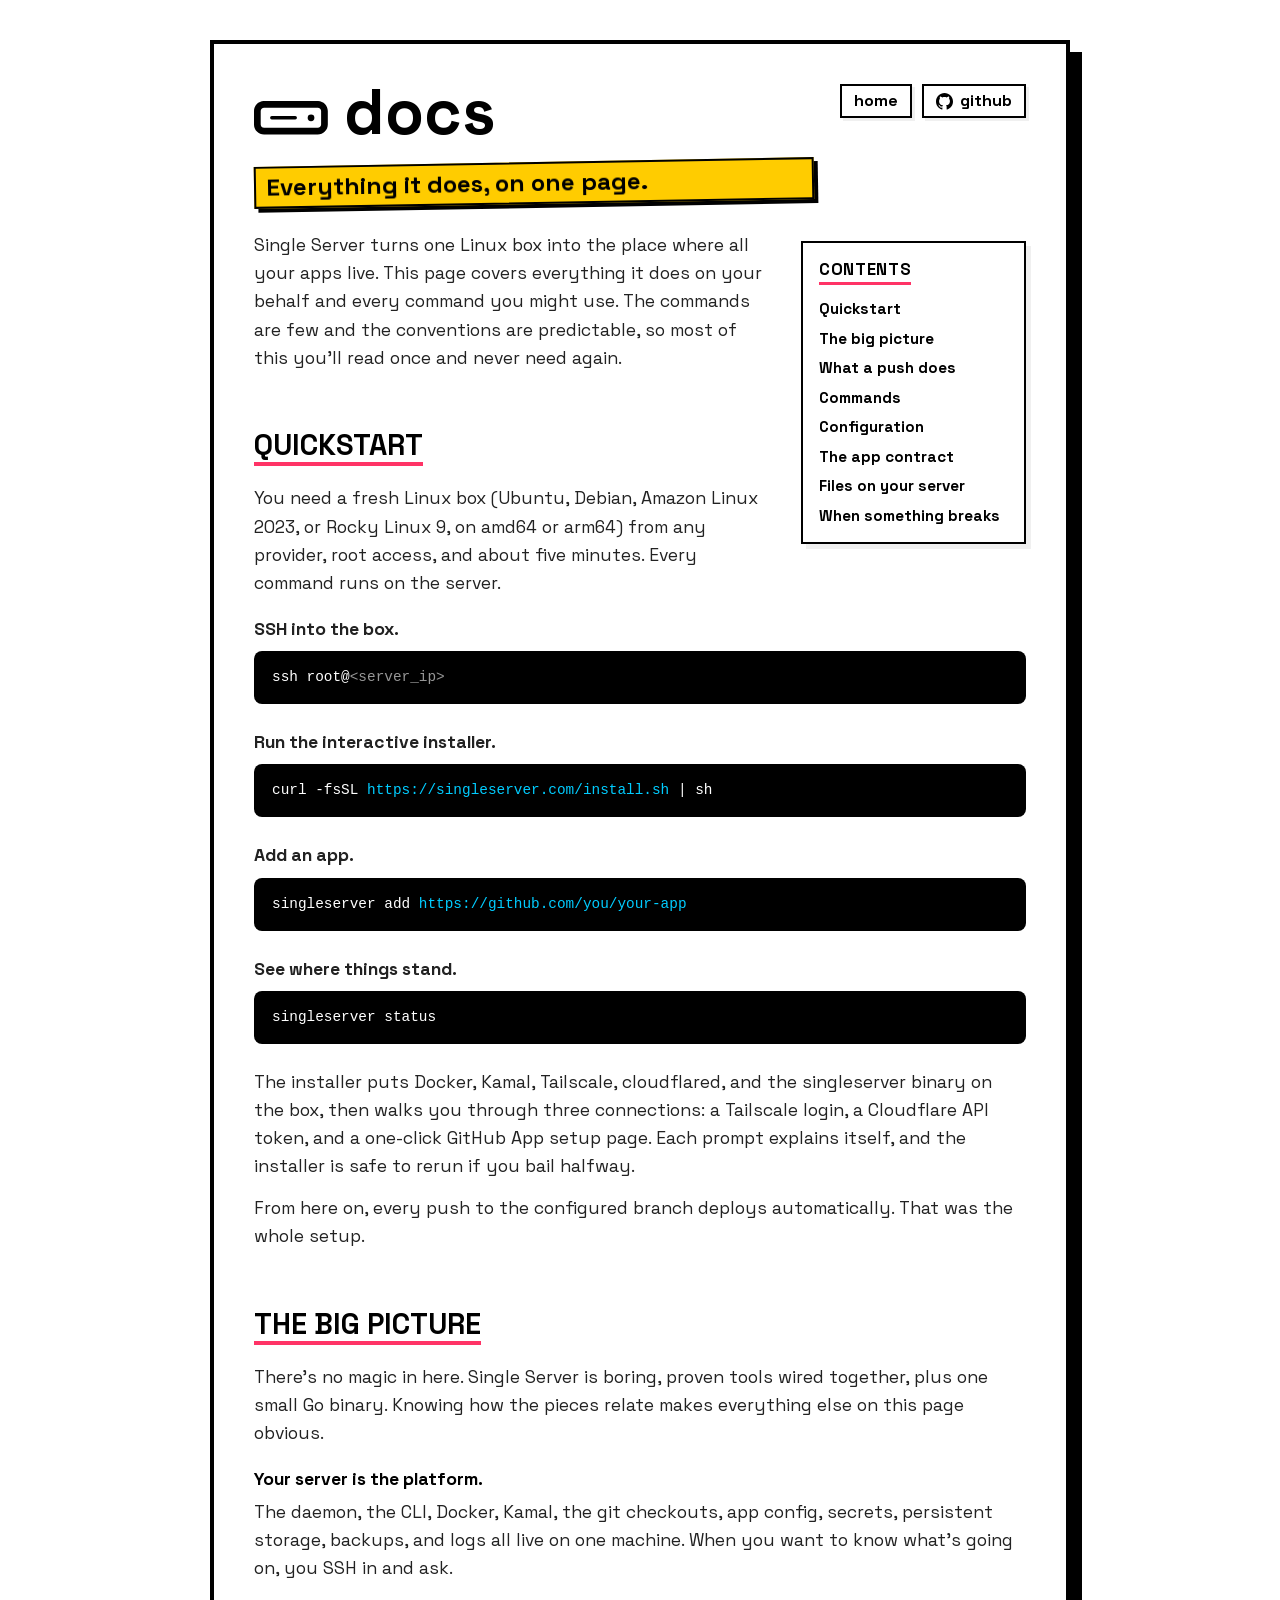
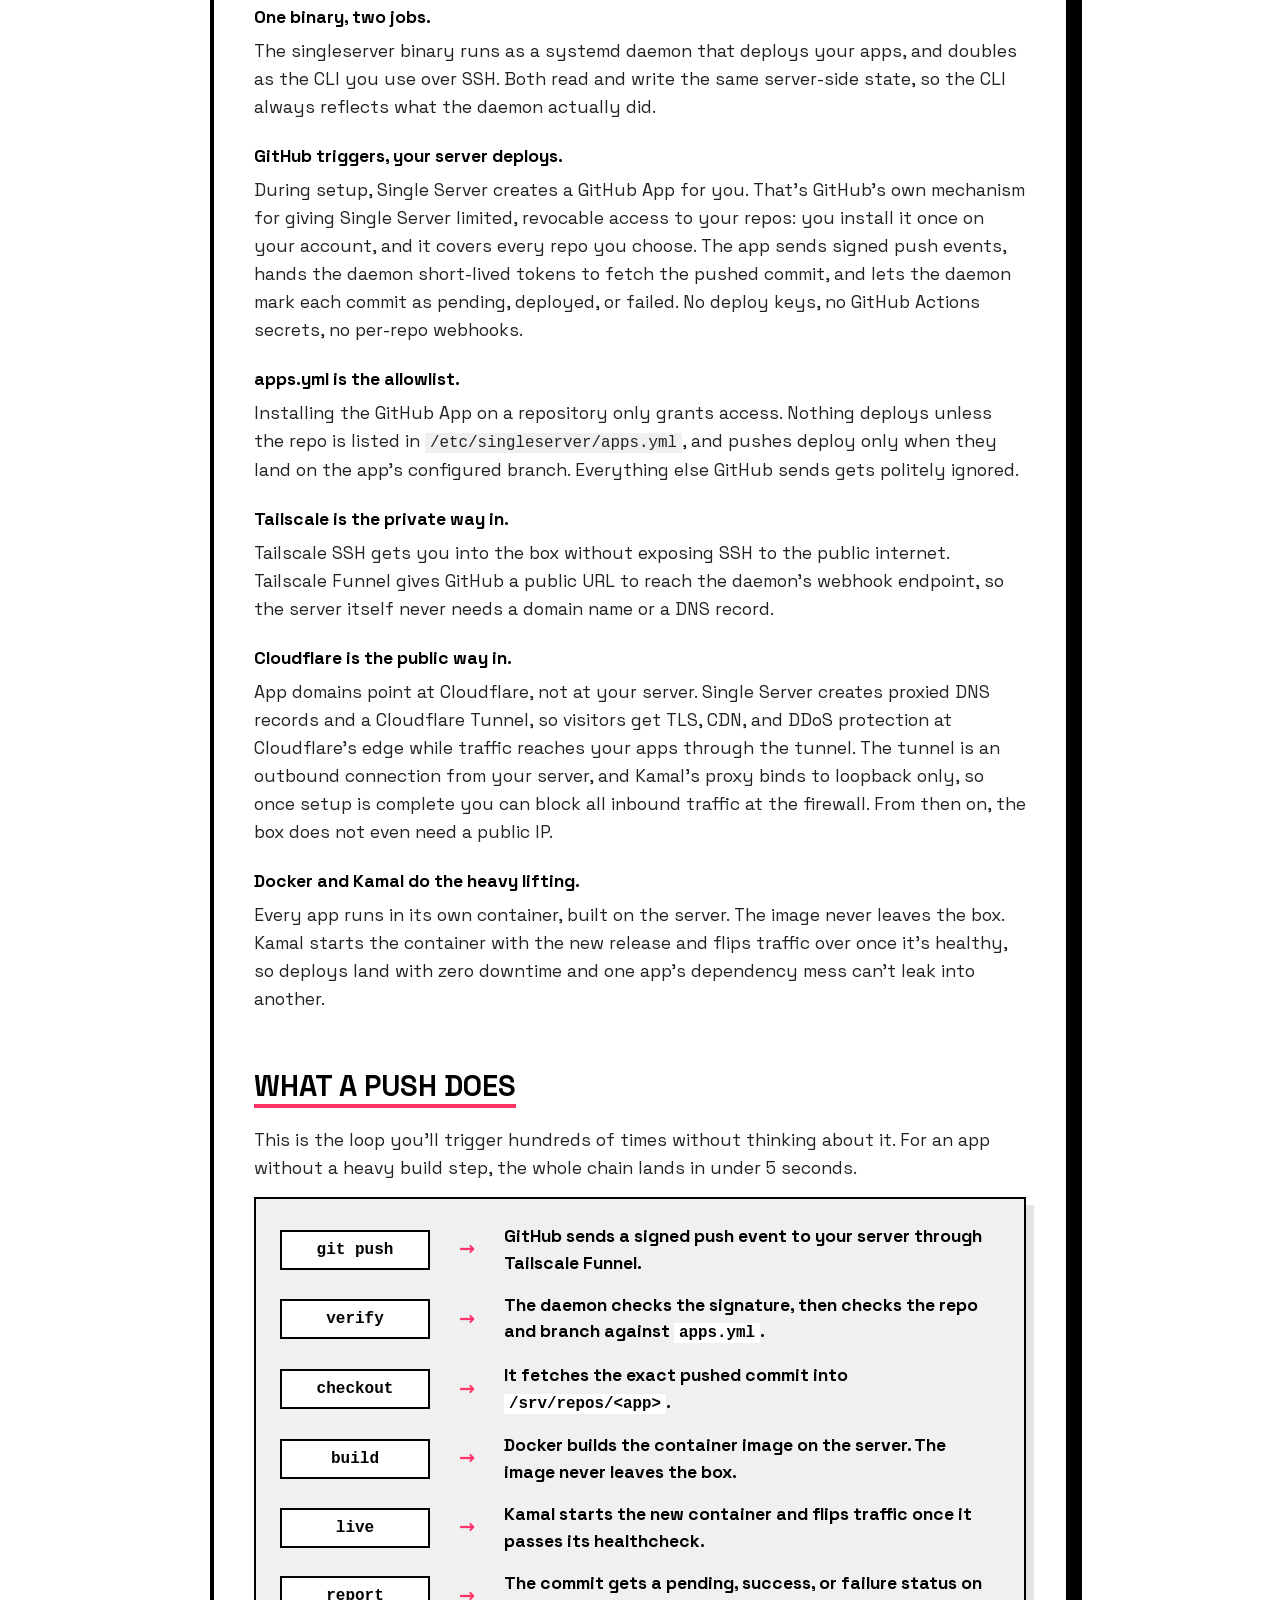
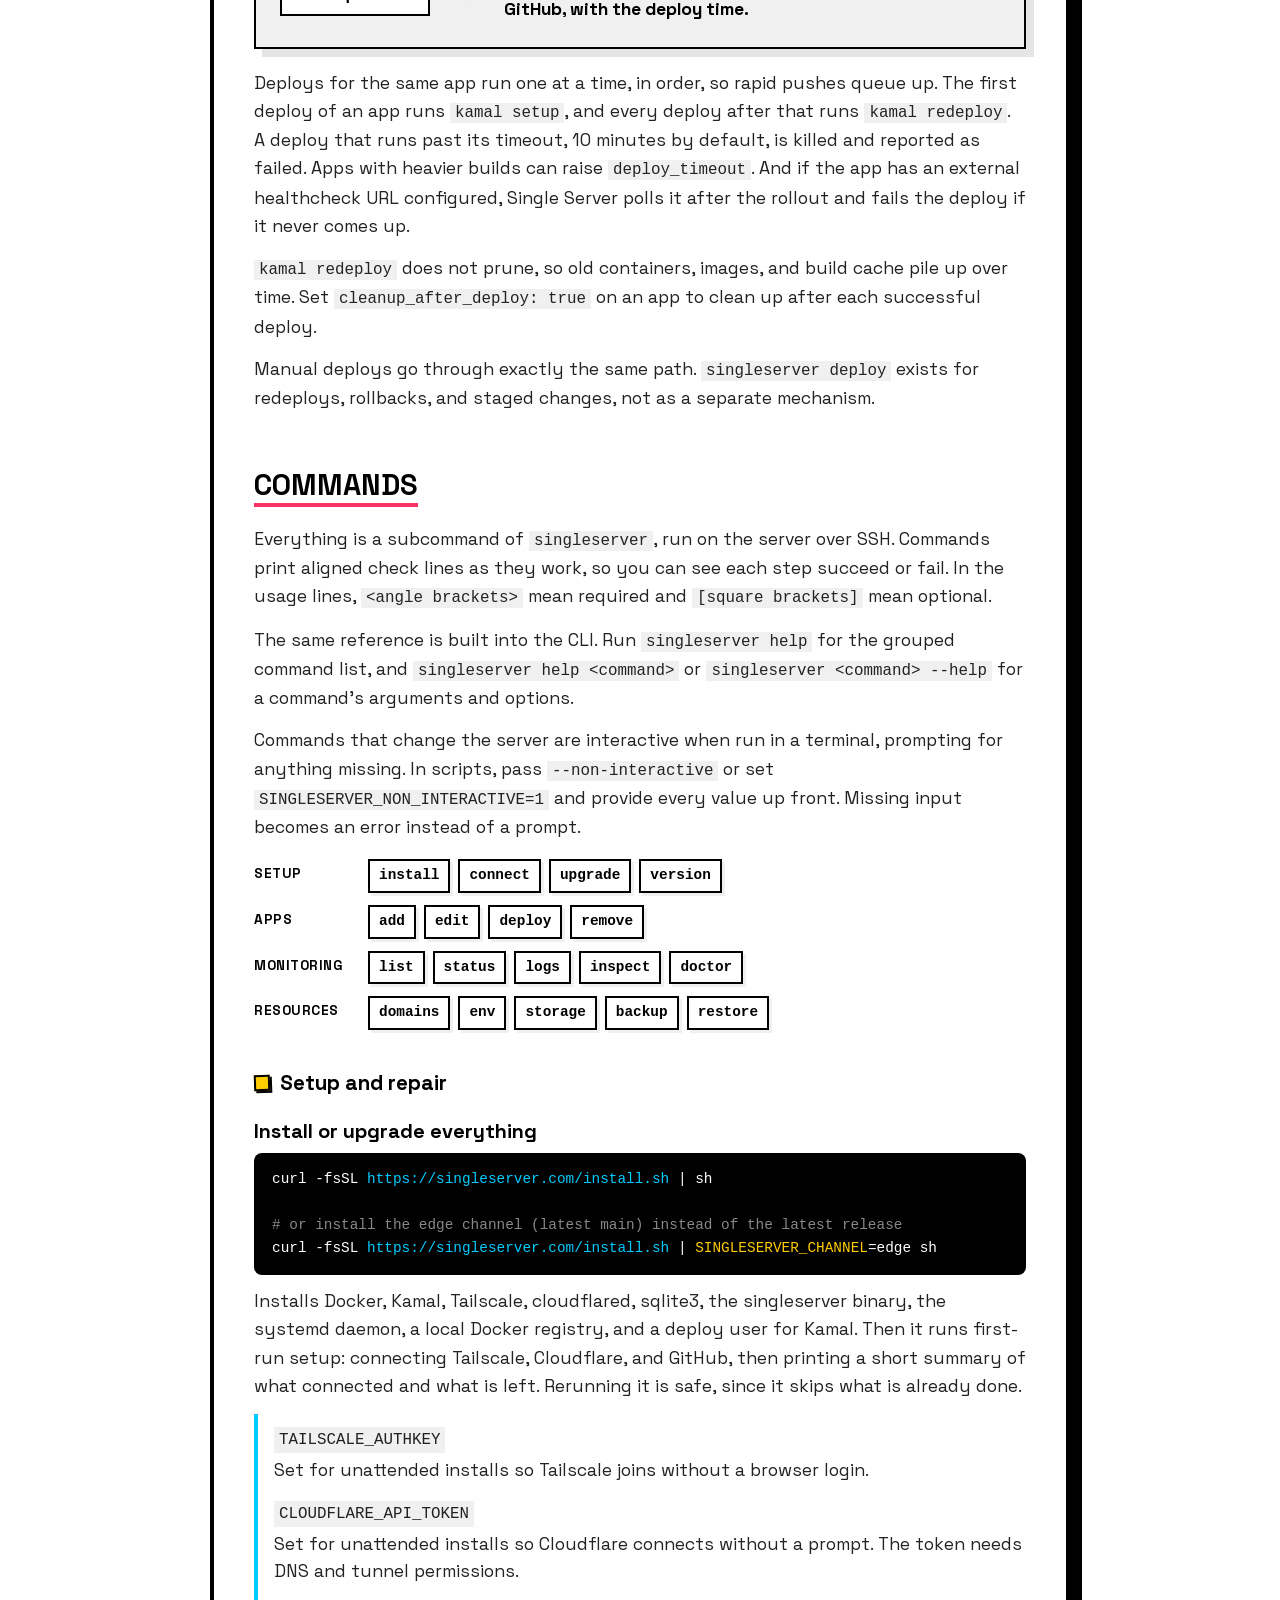
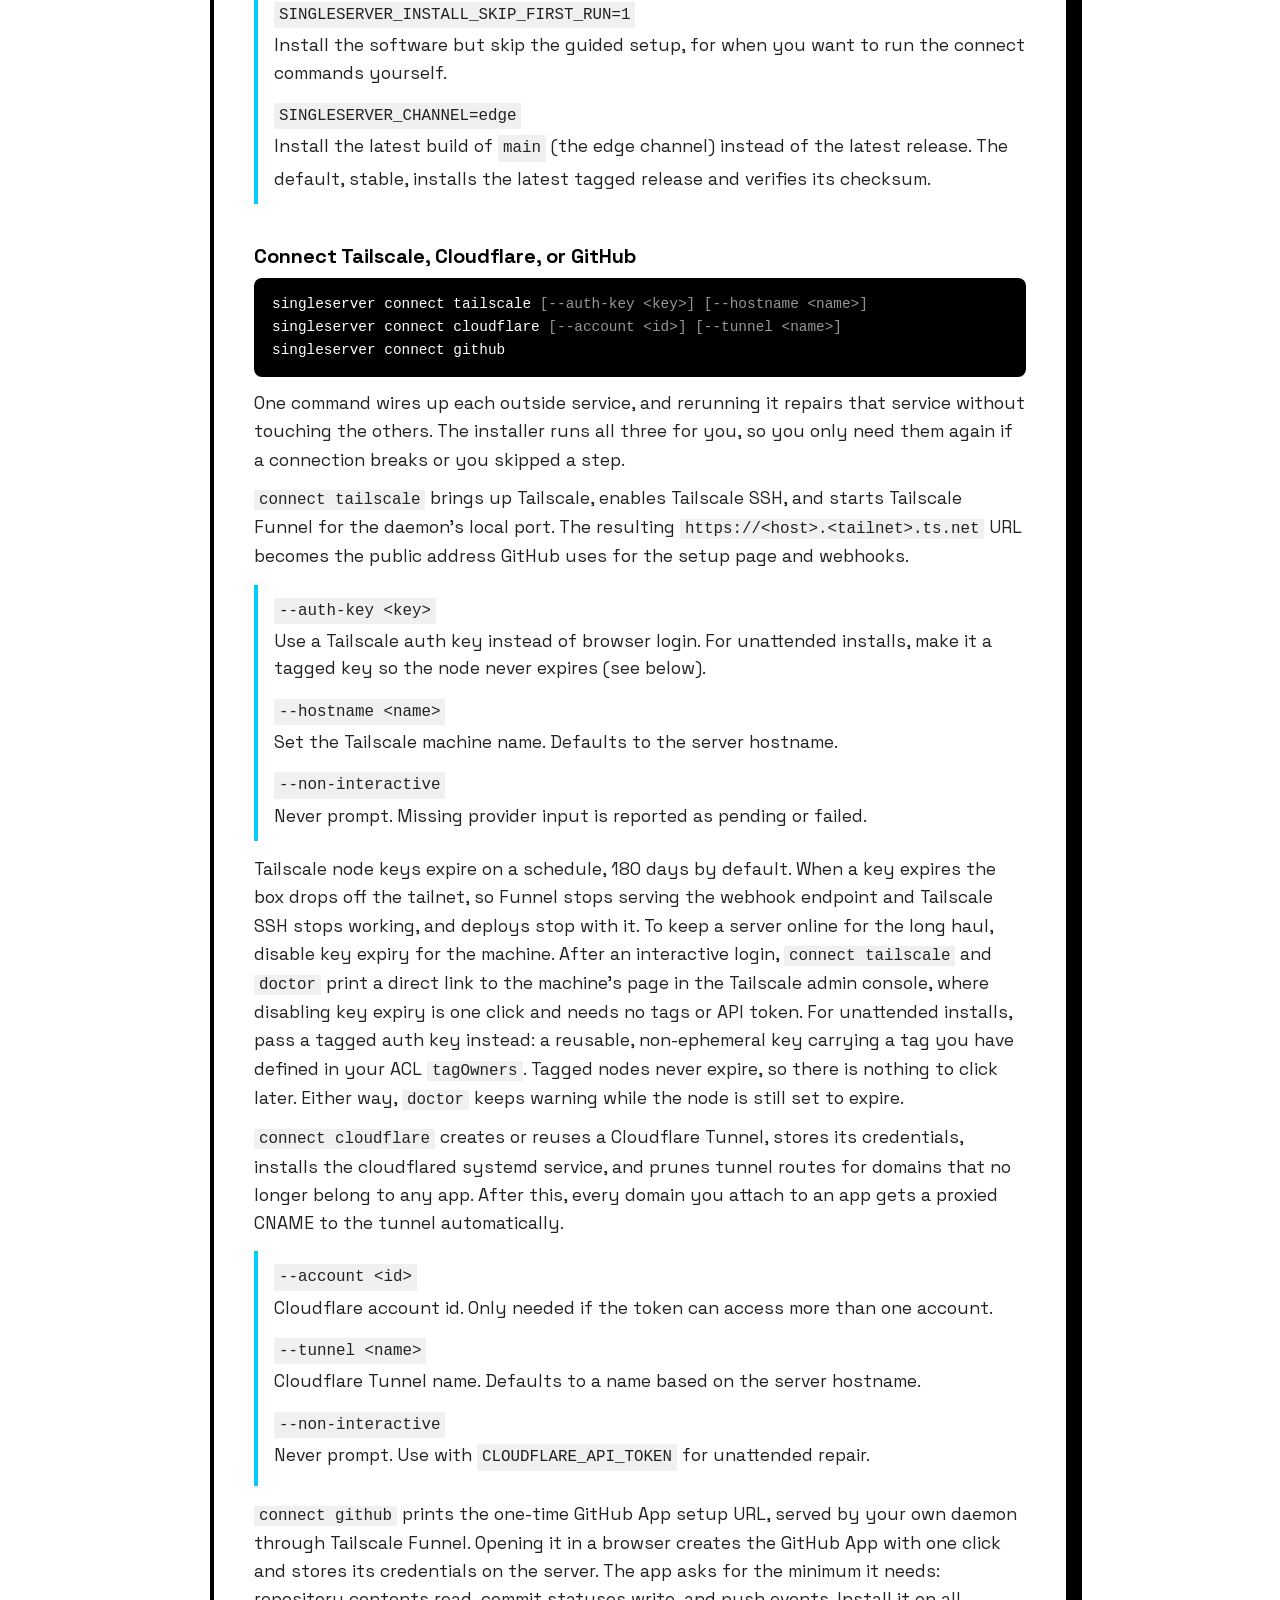
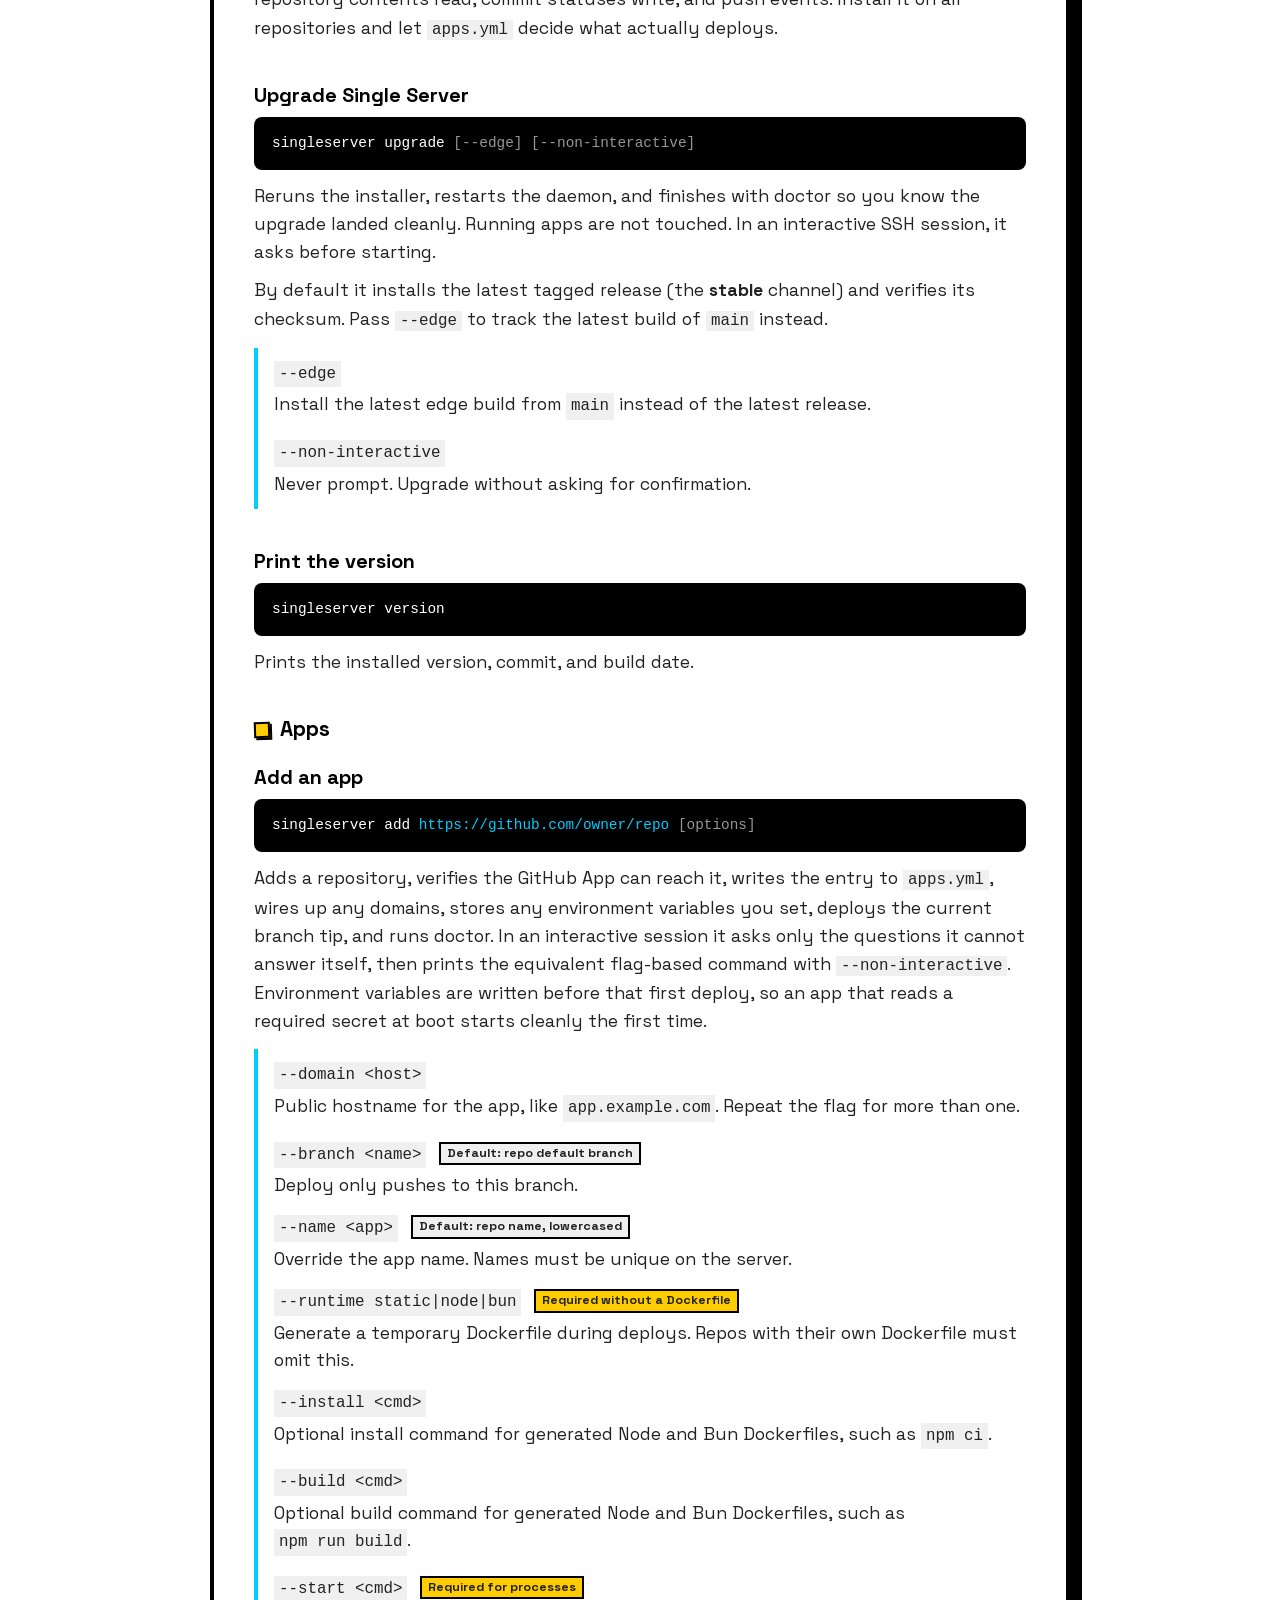
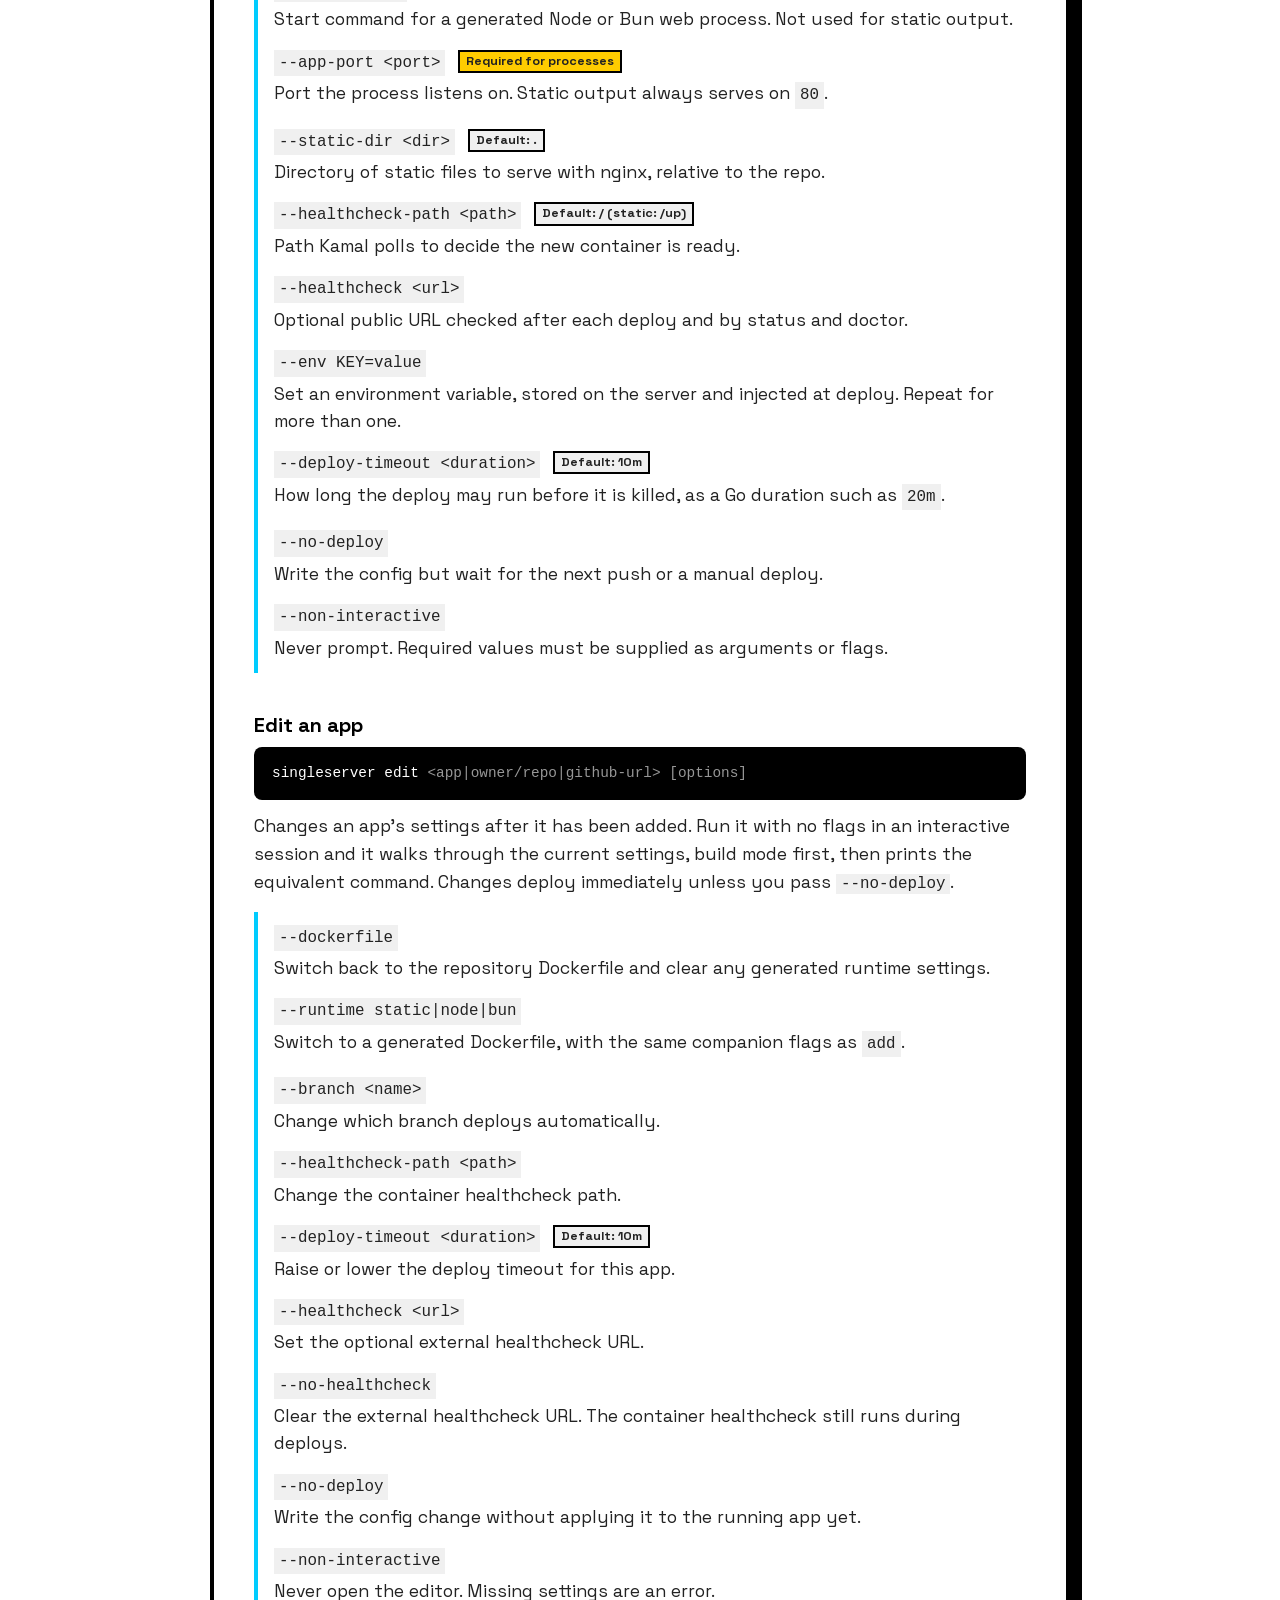
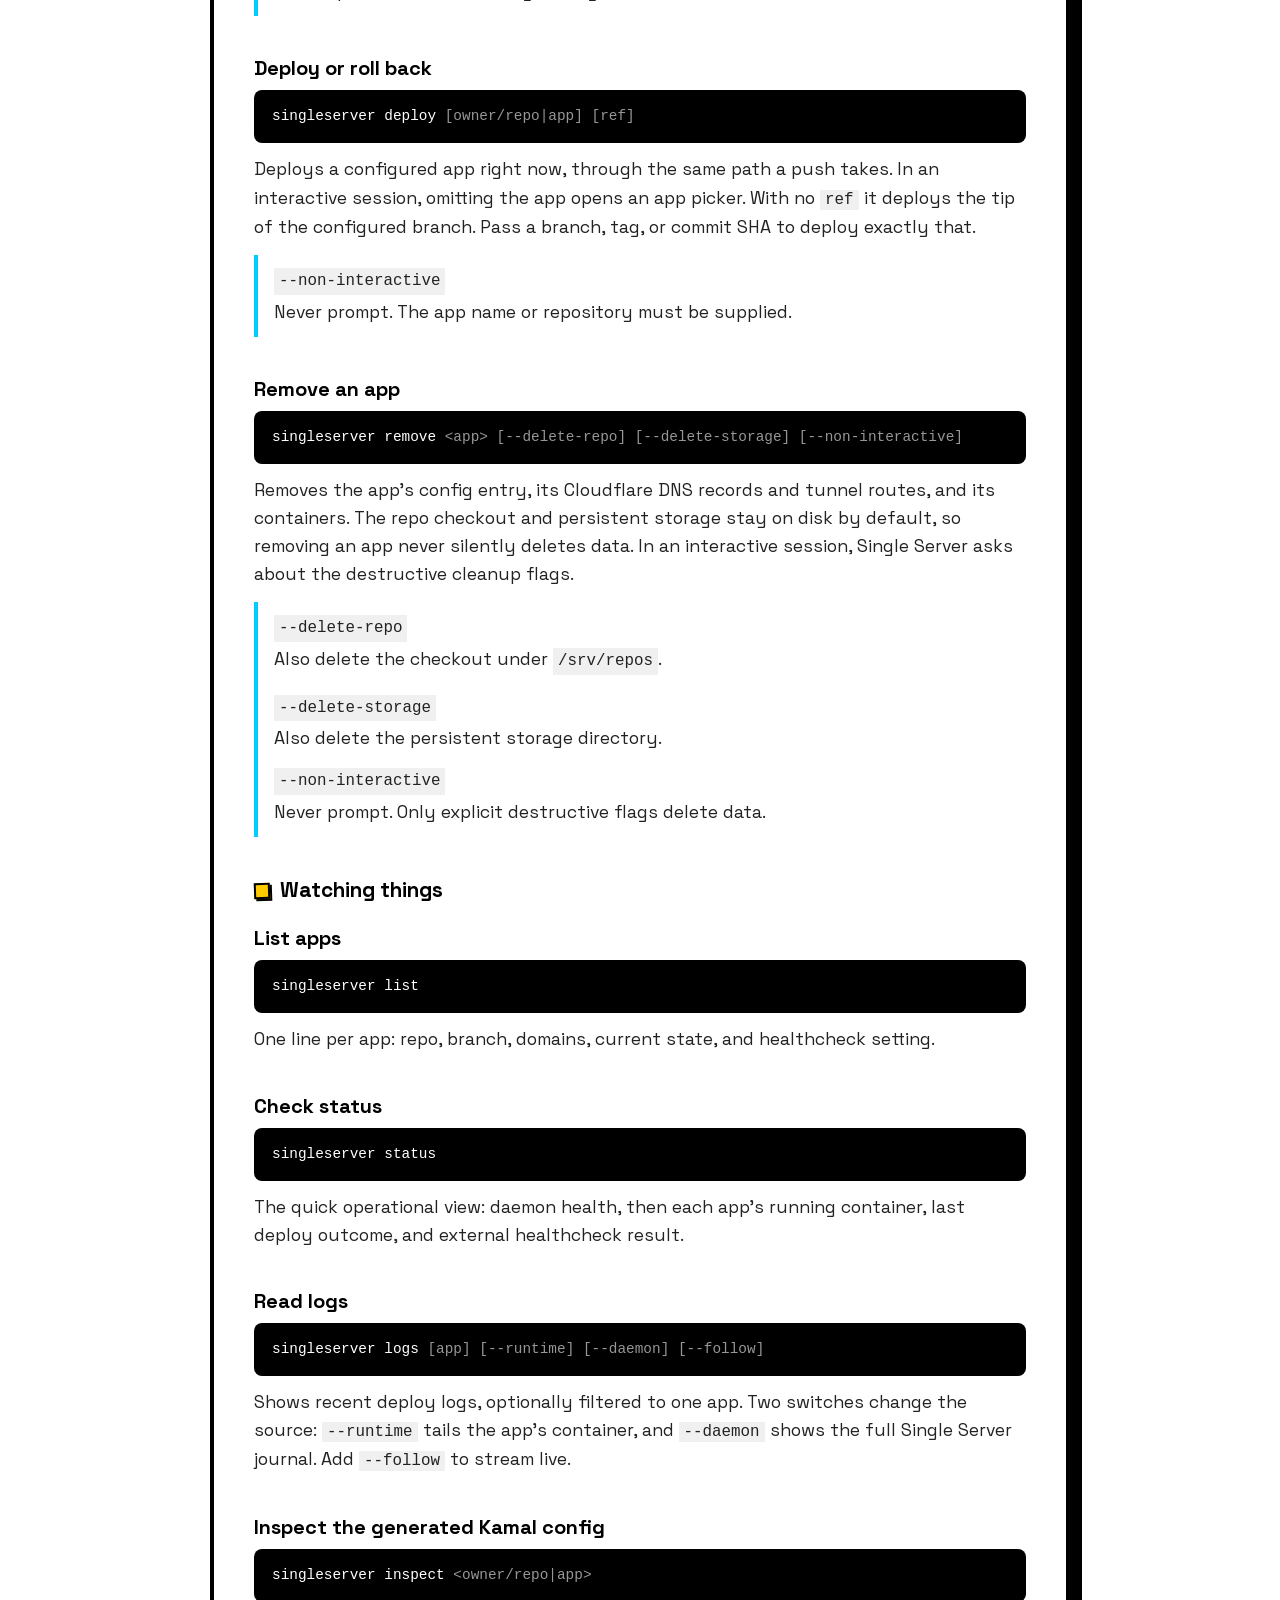
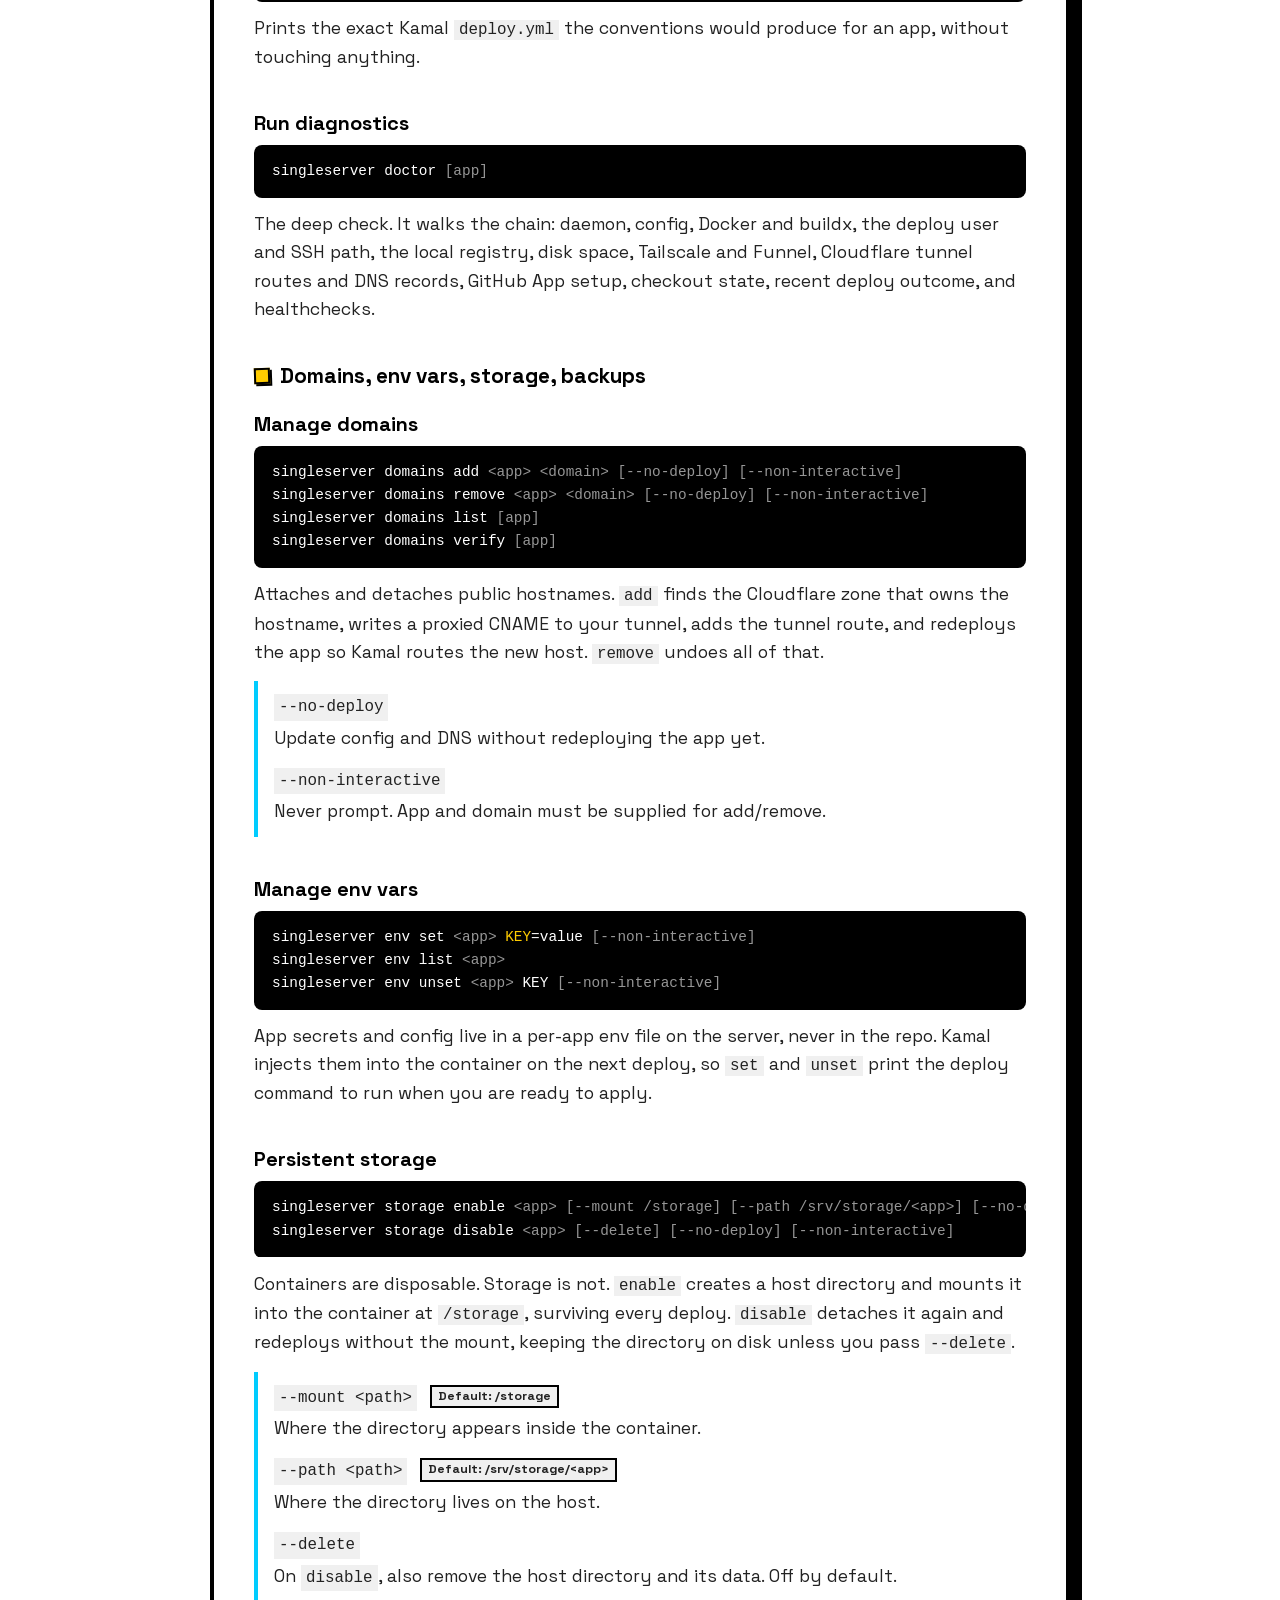
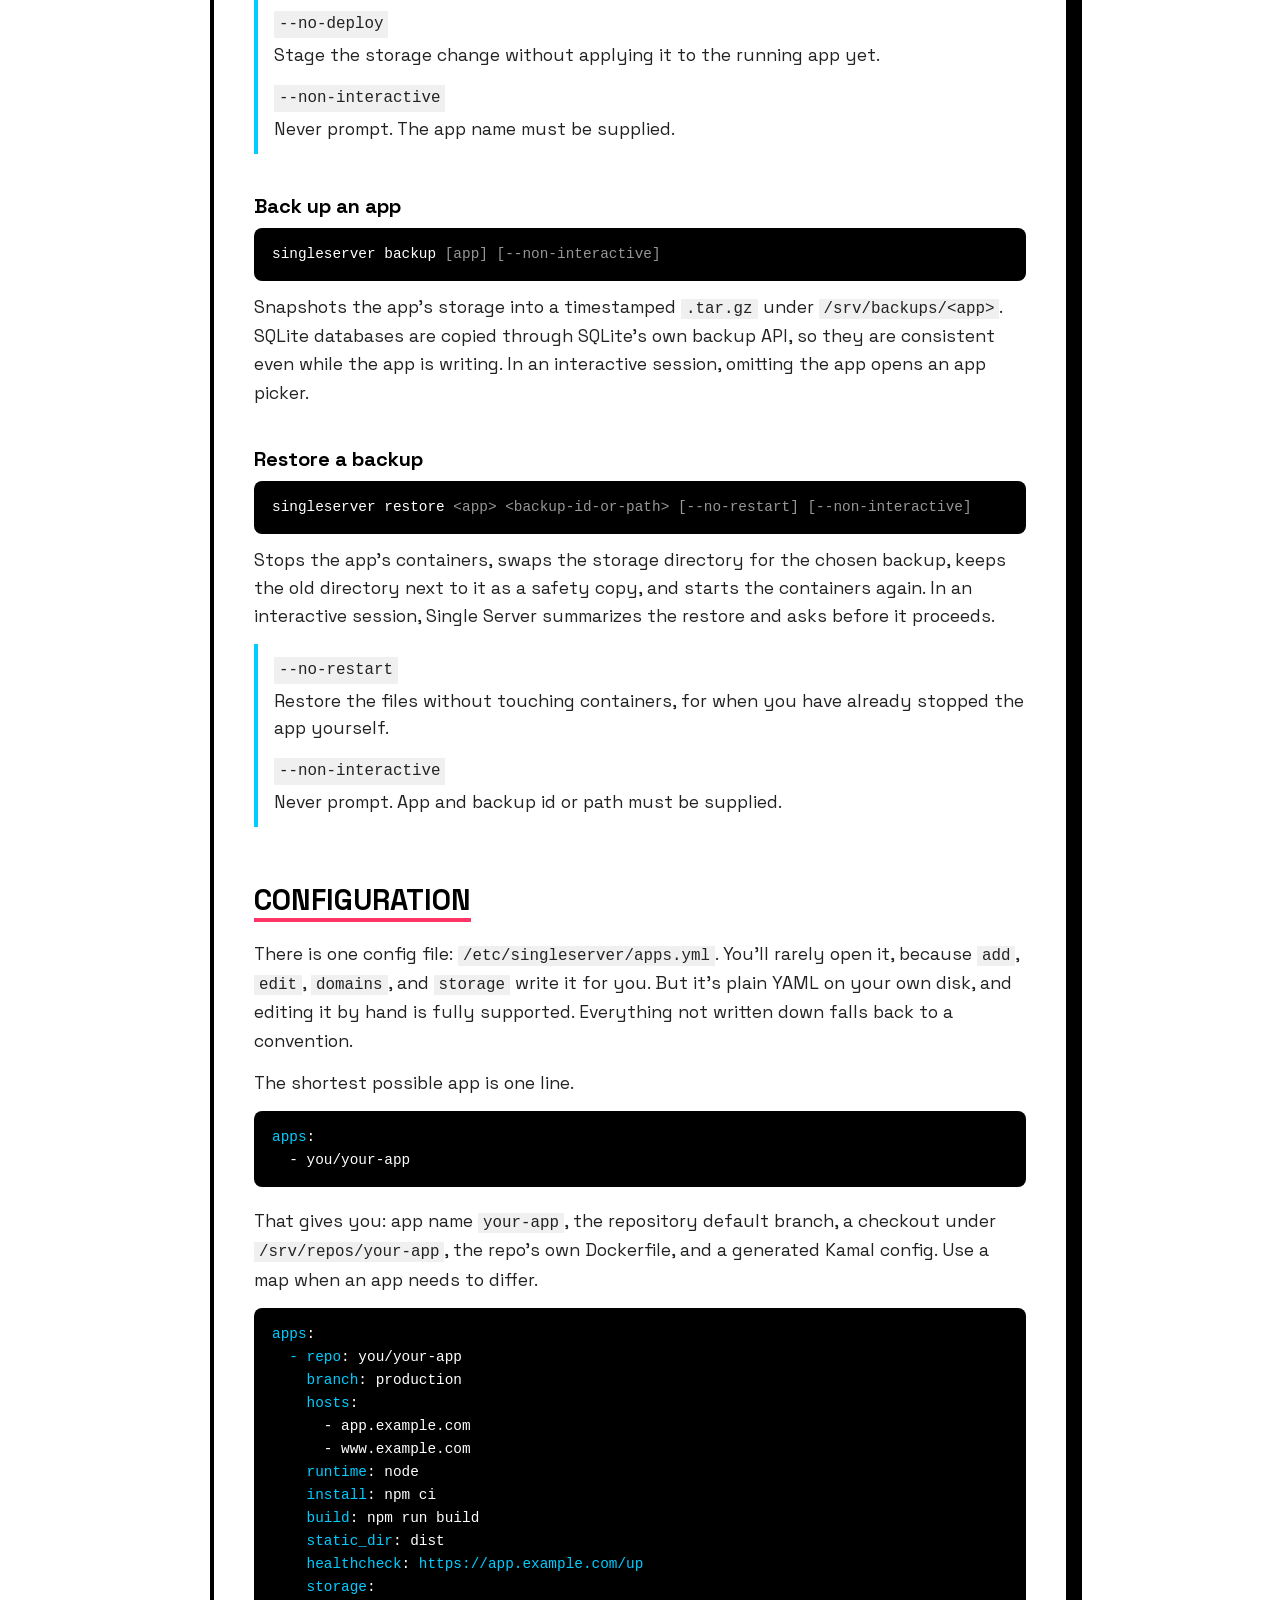
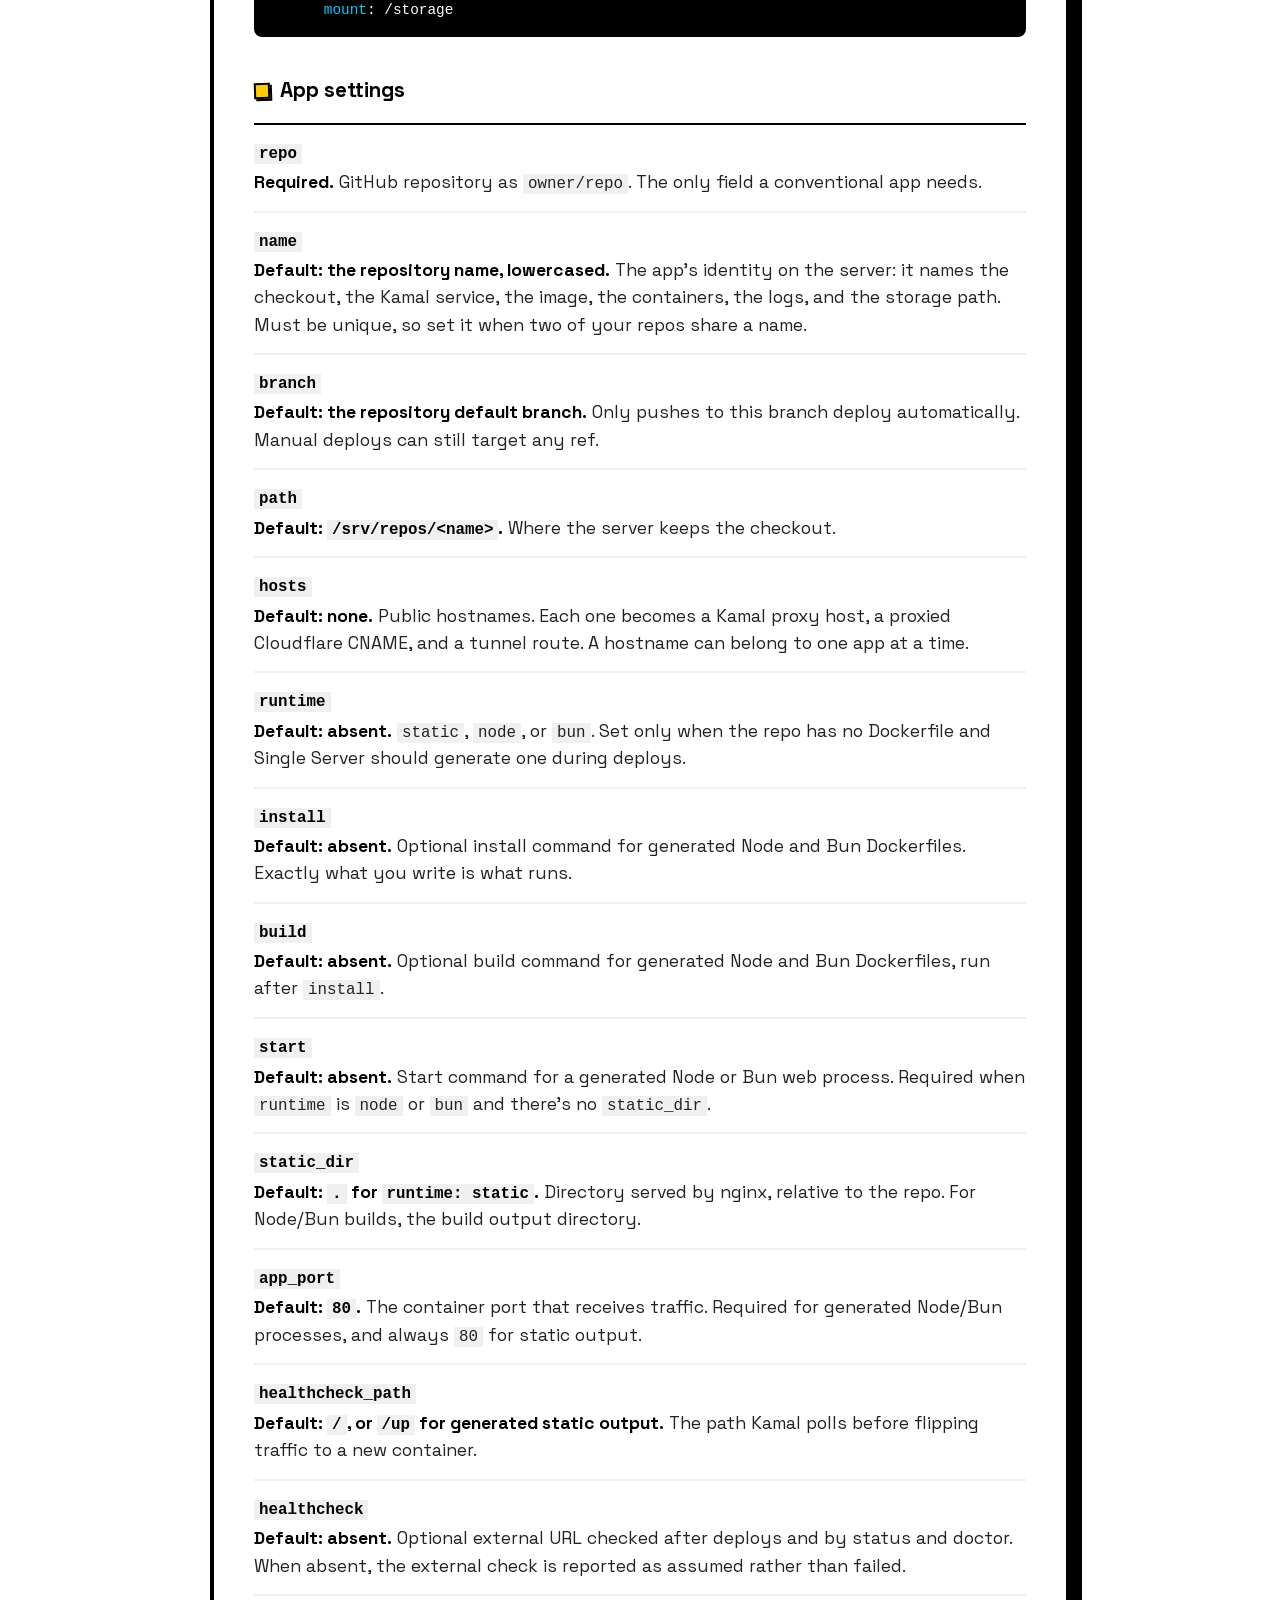
==== commit 4d10f8a1: "Prune old containers, images and build cache after successful deploys Single Server runs `kamal rede" ====
--- a/www/docs/index.html
+++ b/www/docs/index.html
@@ -53,8 +53,6 @@
             <a href="#deploys">What a push does</a>
             <a href="#commands">Commands</a>
             <a href="#config">Configuration</a>
-            <a href="#private-tunnels">Private apps</a>
-            <a href="#funnel">Public paths through Funnel</a>
             <a href="#contract">The app contract</a>
             <a href="#files">Files on your server</a>
             <a href="#troubleshooting">When something breaks</a>
@@ -132,7 +130,7 @@
             </div>
             <div>
                 <strong>Tailscale is the private way in.</strong>
-                <p>Tailscale SSH gets you into the box without exposing SSH to the public internet. Tailscale Funnel gives GitHub a public URL to reach the daemon's webhook endpoint, so the server itself never needs a domain name or a DNS record. And apps added with <code>--tunnel private</code> are served only to your tailnet, each as its own Tailscale Service — see <a href="#private-tunnels">Private apps on Tailscale</a>.</p>
+                <p>Tailscale SSH gets you into the box without exposing SSH to the public internet. Tailscale Funnel gives GitHub a public URL to reach the daemon's webhook endpoint, so the server itself never needs a domain name or a DNS record.</p>
             </div>
             <div>
                 <strong>Cloudflare is the public way in.</strong>
@@ -183,6 +181,7 @@
         </div>
 
         <p>Deploys for the same app run one at a time, in order, so rapid pushes queue up. The first deploy of an app runs <code>kamal setup</code>, and every deploy after that runs <code>kamal redeploy</code>. A deploy that runs past its timeout, 10 minutes by default, is killed and reported as failed. Apps with heavier builds can raise <code>deploy_timeout</code>. And if the app has an external healthcheck URL configured, Single Server polls it after the rollout and fails the deploy if it never comes up.</p>
+        <p><code>kamal redeploy</code> does not prune, so old containers, images, and build cache pile up over time. Set <code>cleanup_after_deploy: true</code> on an app to clean up after each successful deploy.</p>
         <p>Manual deploys go through exactly the same path. <code>singleserver deploy</code> exists for redeploys, rollbacks, and staged changes, not as a separate mechanism.</p>
     </section>
 
@@ -249,23 +248,20 @@
                     <li><code>CLOUDFLARE_API_TOKEN</code><span>Set for unattended installs so Cloudflare connects without a prompt. The token needs DNS and tunnel permissions.</span></li>
                     <li><code>SINGLESERVER_INSTALL_SKIP_FIRST_RUN=1</code><span>Install the software but skip the guided setup, for when you want to run the connect commands yourself.</span></li>
                     <li><code>SINGLESERVER_CHANNEL=edge</code><span>Install the latest build of <code>main</code> (the edge channel) instead of the latest release. The default, stable, installs the latest tagged release and verifies its checksum.</span></li>
-                    <li><code>SINGLESERVER_LOCAL_BINARY=&lt;path&gt;</code><span>Install an already-built binary from this path instead of downloading one. Nothing is verified against a checksum, so point it at a file only root can write &mdash; never one under <code>/tmp</code> or another world-writable directory.</span></li>
                 </ul>
             </div>
 
             <div class="command" id="cmd-connect">
-                <h4>Connect Tailscale, Cloudflare, GitHub, or PostHog</h4>
-                <div class="code-wrapper">
-                    <pre class="code-block">singleserver connect tailscale [--auth-key &lt;key&gt;] [--hostname &lt;name&gt;] [--oauth-client-id &lt;id&gt; --oauth-client-secret &lt;secret&gt;]
+                <h4>Connect Tailscale, Cloudflare, or GitHub</h4>
+                <div class="code-wrapper">
+                    <pre class="code-block">singleserver connect tailscale [--auth-key &lt;key&gt;] [--hostname &lt;name&gt;]
 singleserver connect cloudflare [--account &lt;id&gt;] [--tunnel &lt;name&gt;]
-singleserver connect github
-singleserver connect posthog [--token &lt;token&gt;] [--endpoint &lt;url&gt;] [--disconnect]</pre>
-                </div>
-                <p>One command wires up each outside service, and rerunning it repairs that service without touching the others. The installer runs the first three for you, so you only need them again if a connection breaks or you skipped a step.</p>
+singleserver connect github</pre>
+                </div>
+                <p>One command wires up each outside service, and rerunning it repairs that service without touching the others. The installer runs all three for you, so you only need them again if a connection breaks or you skipped a step.</p>
                 <p><code>connect tailscale</code> brings up Tailscale, enables Tailscale SSH, and starts Tailscale Funnel for the daemon's local port. The resulting <code>https://&lt;host&gt;.&lt;tailnet&gt;.ts.net</code> URL becomes the public address GitHub uses for the setup page and webhooks.</p>
                 <ul class="option-list">
                     <li><code>--auth-key &lt;key&gt;</code><span>Use a Tailscale auth key instead of browser login. For unattended installs, make it a tagged key so the node never expires (see below).</span></li>
-                    <li><code>--oauth-client-id, --oauth-client-secret</code><span>Store the tailnet OAuth client used to manage <a href="#private-tunnels">private app services</a>. Validated against the API before storing.</span></li>
                     <li><code>--hostname &lt;name&gt;</code><span>Set the Tailscale machine name. Defaults to the server hostname.</span></li>
                     <li><code>--non-interactive</code><span>Never prompt. Missing provider input is reported as pending or failed.</span></li>
                 </ul>
@@ -277,12 +273,6 @@
                     <li><code>--non-interactive</code><span>Never prompt. Use with <code>CLOUDFLARE_API_TOKEN</code> for unattended repair.</span></li>
                 </ul>
                 <p><code>connect github</code> prints the one-time GitHub App setup URL, served by your own daemon through Tailscale Funnel. Opening it in a browser creates the GitHub App with one click and stores its credentials on the server. The app asks for the minimum it needs: repository contents read, commit statuses write, and push events. Install it on all repositories and let <code>apps.yml</code> decide what actually deploys.</p>
-                <p><code>connect posthog</code> ships logs to <a href="https://posthog.com/docs/logs">PostHog Logs</a>. It runs a <a href="https://vector.dev">Vector</a> service that forwards every app's container logs, plus the deploy daemon's, from journald. Each app shows up as its own service, and the daemon as <code>singleserver</code>. JSON log lines are unpacked: <code>message</code> or <code>msg</code> becomes the body, <code>severity</code> or <code>level</code> the severity, and the remaining keys attributes. Plain lines get their severity from the stream: stderr is an error, stdout is info. Only new lines are shipped, and apps added later ship automatically. <code>doctor</code> checks that the service is running.</p>
-                <ul class="option-list">
-                    <li><code>--token &lt;token&gt;</code><span>PostHog project token (<code>phc_…</code>). Required the first time, stored after that.</span></li>
-                    <li><code>--endpoint &lt;url&gt;</code><span>OTLP/HTTP logs endpoint. Defaults to PostHog US; use <code>https://eu.i.posthog.com/i/v1/logs</code> for EU, or any other OTLP logs backend.</span></li>
-                    <li><code>--disconnect</code><span>Stop shipping logs and remove the service, config, and stored token.</span></li>
-                </ul>
             </div>
 
             <div class="command" id="cmd-upgrade">
@@ -316,8 +306,7 @@
                 </div>
                 <p>Adds a repository, verifies the GitHub App can reach it, writes the entry to <code>apps.yml</code>, wires up any domains, stores any environment variables you set, deploys the current branch tip, and runs doctor. In an interactive session it asks only the questions it cannot answer itself, then prints the equivalent flag-based command with <code>--non-interactive</code>. Environment variables are written before that first deploy, so an app that reads a required secret at boot starts cleanly the first time.</p>
                 <ul class="option-list">
-                    <li><code>--domain &lt;host&gt;</code><span>Public hostname for the app, like <code>app.example.com</code>. Repeat the flag for more than one. For private apps, a tailnet hostname like <code>app.tailnet-name.ts.net</code>, at most one.</span></li>
-                    <li><code>--tunnel public|private</code> <span class="opt-badge">Default: public</span><span>Where the app is reachable: <code>public</code> serves it to the internet through Cloudflare, <code>private</code> serves it only to your tailnet through Tailscale. See <a href="#private-tunnels">Private apps on Tailscale</a>.</span></li>
+                    <li><code>--domain &lt;host&gt;</code><span>Public hostname for the app, like <code>app.example.com</code>. Repeat the flag for more than one.</span></li>
                     <li><code>--branch &lt;name&gt;</code> <span class="opt-badge">Default: repo default branch</span><span>Deploy only pushes to this branch.</span></li>
                     <li><code>--name &lt;app&gt;</code> <span class="opt-badge">Default: repo name, lowercased</span><span>Override the app name. Names must be unique on the server.</span></li>
                     <li><code>--runtime static|node|bun</code> <span class="opt-badge req">Required without a Dockerfile</span><span>Generate a temporary Dockerfile during deploys. Repos with their own Dockerfile must omit this.</span></li>
@@ -330,10 +319,6 @@
                     <li><code>--healthcheck &lt;url&gt;</code><span>Optional public URL checked after each deploy and by status and doctor.</span></li>
                     <li><code>--env KEY=value</code><span>Set an environment variable, stored on the server and injected at deploy. Repeat for more than one.</span></li>
                     <li><code>--deploy-timeout &lt;duration&gt;</code> <span class="opt-badge">Default: 10m</span><span>How long the deploy may run before it is killed, as a Go duration such as <code>20m</code>.</span></li>
-                    <li><code>--stop-timeout &lt;seconds&gt;</code> <span class="opt-badge">Default: 1</span><span>Seconds Kamal waits between SIGTERM and SIGKILL of the old container, a plain integer such as <code>10</code>.</span></li>
-                    <li><code>--drain-timeout &lt;seconds&gt;</code> <span class="opt-badge">Default: 1</span><span>Seconds kamal-proxy keeps routing in-flight requests to the old container, a plain integer such as <code>10</code>.</span></li>
-                    <li><code>--funnel-path &lt;path&gt;</code><span>Private apps only. Publish this path on the internet through Tailscale Funnel, on a separate node name. Repeat for more than one. See <a href="#funnel">Public paths through Funnel</a>.</span></li>
-                    <li><code>--funnel-host &lt;name&gt;</code> <span class="opt-badge">Default: &lt;name&gt;-public</span><span>Tailnet name of the funnel node, a bare label or a <code>.ts.net</code> name.</span></li>
                     <li><code>--no-deploy</code><span>Write the config but wait for the next push or a manual deploy.</span></li>
                     <li><code>--non-interactive</code><span>Never prompt. Required values must be supplied as arguments or flags.</span></li>
                 </ul>
@@ -351,12 +336,8 @@
                     <li><code>--branch &lt;name&gt;</code><span>Change which branch deploys automatically.</span></li>
                     <li><code>--healthcheck-path &lt;path&gt;</code><span>Change the container healthcheck path.</span></li>
                     <li><code>--deploy-timeout &lt;duration&gt;</code> <span class="opt-badge">Default: 10m</span><span>Raise or lower the deploy timeout for this app.</span></li>
-                    <li><code>--stop-timeout &lt;seconds&gt;</code> <span class="opt-badge">Default: 1</span><span>Raise or lower the gap between SIGTERM and SIGKILL of the old container.</span></li>
-                    <li><code>--drain-timeout &lt;seconds&gt;</code> <span class="opt-badge">Default: 1</span><span>Raise or lower how long kamal-proxy keeps routing in-flight requests to the old container.</span></li>
                     <li><code>--healthcheck &lt;url&gt;</code><span>Set the optional external healthcheck URL.</span></li>
                     <li><code>--no-healthcheck</code><span>Clear the external healthcheck URL. The container healthcheck still runs during deploys.</span></li>
-                    <li><code>--funnel-path &lt;path&gt;</code>, <code>--funnel-host &lt;name&gt;</code><span>Set or change the paths a private app publishes through Tailscale Funnel. Passing paths replaces the list; the host is kept unless given.</span></li>
-                    <li><code>--no-funnel</code><span>Stop publishing paths. The next deploy removes the funnel node.</span></li>
                     <li><code>--no-deploy</code><span>Write the config change without applying it to the running app yet.</span></li>
                     <li><code>--non-interactive</code><span>Never open the editor. Missing settings are an error.</span></li>
                 </ul>
@@ -394,7 +375,7 @@
                 <div class="code-wrapper">
                     <pre class="code-block">singleserver list</pre>
                 </div>
-                <p>One line per app: repo, branch, domains, whether the app is served <code>public</code> or <code>private</code>, its current state, and the commit its running container was built from. A stopped app shows no commit, since what it would run next is not what it last ran.</p>
+                <p>One line per app: repo, branch, domains, current state, and healthcheck setting.</p>
             </div>
 
             <div class="command" id="cmd-status">
@@ -402,7 +383,7 @@
                 <div class="code-wrapper">
                     <pre class="code-block">singleserver status</pre>
                 </div>
-                <p>The quick operational view: daemon health, then each app's running container, whether it is served <code>public</code> or <code>private</code>, the commit it is running, last deploy outcome, and external healthcheck result. Both commands abbreviate the commit; <code>--output json</code> carries the full SHA.</p>
+                <p>The quick operational view: daemon health, then each app's running container, last deploy outcome, and external healthcheck result.</p>
             </div>
 
             <div class="command" id="cmd-logs">
@@ -440,7 +421,7 @@
 singleserver domains list [app]
 singleserver domains verify [app]</pre>
                 </div>
-                <p>Attaches and detaches hostnames. For public apps, <code>add</code> finds the Cloudflare zone that owns the hostname, writes a proxied CNAME to your tunnel, adds the tunnel route, and redeploys the app so Kamal routes the new host. For private apps it provisions a Tailscale Service for the app instead (see <a href="#private-tunnels">Private apps on Tailscale</a>). <code>remove</code> undoes all of that. An app's tunnel is fixed when it is added, so <code>add</code> rejects a <code>.ts.net</code> hostname on a public app.</p>
+                <p>Attaches and detaches public hostnames. <code>add</code> finds the Cloudflare zone that owns the hostname, writes a proxied CNAME to your tunnel, adds the tunnel route, and redeploys the app so Kamal routes the new host. <code>remove</code> undoes all of that.</p>
                 <ul class="option-list">
                     <li><code>--no-deploy</code><span>Update config and DNS without redeploying the app yet.</span></li>
                     <li><code>--non-interactive</code><span>Never prompt. App and domain must be supplied for add/remove.</span></li>
@@ -532,8 +513,7 @@
             <li><strong><code>name</code></strong><span class="default">Default: the repository name, lowercased.</span> The app's identity on the server: it names the checkout, the Kamal service, the image, the containers, the logs, and the storage path. Must be unique, so set it when two of your repos share a name.</li>
             <li><strong><code>branch</code></strong><span class="default">Default: the repository default branch.</span> Only pushes to this branch deploy automatically. Manual deploys can still target any ref.</li>
             <li><strong><code>path</code></strong><span class="default">Default: <code>/srv/repos/&lt;name&gt;</code>.</span> Where the server keeps the checkout.</li>
-            <li><strong><code>hosts</code></strong><span class="default">Default: none.</span> Public hostnames. Each one becomes a Kamal proxy host, a proxied Cloudflare CNAME, and a tunnel route. A hostname can belong to one app at a time. For private apps, at most one <code>.ts.net</code> name or bare label.</li>
-            <li><strong><code>tunnel</code></strong><span class="default">Default: <code>public</code>.</span> Where the app is reachable: <code>public</code> serves it to the internet through Cloudflare, <code>private</code> serves it only to your tailnet as a Tailscale Service. Fixed when the app is added. See <a href="#private-tunnels">Private apps on Tailscale</a>.</li>
+            <li><strong><code>hosts</code></strong><span class="default">Default: none.</span> Public hostnames. Each one becomes a Kamal proxy host, a proxied Cloudflare CNAME, and a tunnel route. A hostname can belong to one app at a time.</li>
             <li><strong><code>runtime</code></strong><span class="default">Default: absent.</span> <code>static</code>, <code>node</code>, or <code>bun</code>. Set only when the repo has no Dockerfile and Single Server should generate one during deploys.</li>
             <li><strong><code>install</code></strong><span class="default">Default: absent.</span> Optional install command for generated Node and Bun Dockerfiles. Exactly what you write is what runs.</li>
             <li><strong><code>build</code></strong><span class="default">Default: absent.</span> Optional build command for generated Node and Bun Dockerfiles, run after <code>install</code>.</li>
@@ -543,10 +523,9 @@
             <li><strong><code>healthcheck_path</code></strong><span class="default">Default: <code>/</code>, or <code>/up</code> for generated static output.</span> The path Kamal polls before flipping traffic to a new container.</li>
             <li><strong><code>healthcheck</code></strong><span class="default">Default: absent.</span> Optional external URL checked after deploys and by status and doctor. When absent, the external check is reported as assumed rather than failed.</li>
             <li><strong><code>deploy_timeout</code></strong><span class="default">Default: 10m.</span> How long a deploy may run before it is killed and reported as failed. A Go duration such as <code>20m</code> or <code>90s</code>.</li>
-            <li><strong><code>stop_timeout</code></strong><span class="default">Default: 1.</span> Seconds Kamal waits between sending SIGTERM and SIGKILL to the old container during a deploy, giving it a window to shut down gracefully. A plain integer, unlike <code>deploy_timeout</code>, such as <code>10</code>.</li>
-            <li><strong><code>drain_timeout</code></strong><span class="default">Default: 1.</span> Seconds kamal-proxy keeps routing in-flight requests to the old container before it is stopped. A plain integer such as <code>10</code>.</li>
             <li><strong><code>storage</code></strong><span class="default">Default: absent until enabled.</span> Persistent storage mapping, with optional <code>path</code> (host, default <code>/srv/storage/&lt;name&gt;</code>) and <code>mount</code> (container, default <code>/storage</code>).</li>
-            <li><strong><code>funnel</code></strong><span class="default">Default: absent.</span> Private apps only. <code>paths</code> to publish on the internet through Tailscale Funnel, and an optional <code>host</code> (default <code>&lt;name&gt;-public</code>) for the node that serves them. See <a href="#funnel">Public paths through Funnel</a>.</li>
+            <li><strong><code>cleanup_after_deploy</code></strong><span class="default">Default: <code>false</code>.</span> After a successful deploy and healthcheck, run <code>kamal prune all</code> and <code>docker builder prune -f --filter until=24h</code>. This removes stopped app containers beyond <code>retain_containers</code>, the images only they used, and build cache unused for a day. It never removes Docker volumes, local registry contents, or anything under <code>/srv/storage</code>. A cleanup failure is logged and the deploy still counts as successful.</li>
+            <li><strong><code>retain_containers</code></strong><span class="default">Default: <code>2</code> when cleanup is on.</span> How many app containers Kamal keeps when pruning: the current one plus the previous one for rollback. Applies to the generated Kamal config only; a repo with its own <code>config/deploy.yml</code> keeps its own retention.</li>
         </ul>
 
         <h3 id="dockerfiles">Generated Dockerfiles</h3>
@@ -586,15 +565,6 @@
 
         <h3 id="kamal-defaults">Generated Kamal defaults</h3>
         <p>Repos don't need a Kamal config. If a repo tracks <code>config/deploy.yml</code>, that file wins. Otherwise Single Server writes one for the deploy and removes it after Kamal exits. <code>inspect</code> shows you exactly what it generates, and these are the defaults inside it.</p>
-        <p>To tweak the generated config without taking it over, commit <code>.singleserver/deploy.yml</code>. Single Server deep-merges it on top of the defaults: mappings merge key by key, while scalars and lists replace the generated value. It can set anything except <code>service</code>, <code>image</code>, <code>servers</code>, <code>ssh</code>, and <code>registry</code>, which Single Server owns; a deploy with an overlay that sets one of them fails. <code>inspect</code> prints the merged result and <code>doctor</code> validates it.</p>
-        <div class="code-wrapper">
-            <pre class="code-block"># .singleserver/deploy.yml
-proxy:
-  response_timeout: 60
-env:
-  clear:
-    LOG_LEVEL: info</pre>
-        </div>
         <ul class="settings-list">
             <li><strong>Service and image</strong><span class="default">The app name.</span> One name everywhere makes containers, images, and logs easy to find.</li>
             <li><strong>Server</strong><span class="default"><code>127.0.0.1</code>, via the deploy user.</span> Kamal keeps its normal SSH deploy model. It just happens to SSH into the same machine.</li>
@@ -602,47 +572,8 @@
             <li><strong>Builder</strong><span class="default">Local Docker builder, server architecture.</span> No cross-compilation, no remote builders.</li>
             <li><strong>Proxy</strong><span class="default"><code>ssl: false</code>, forwarded headers on, bound to loopback.</span> Cloudflare terminates TLS at the edge, and the tunnel delivers plain HTTP to Kamal's proxy, which is not reachable from the public internet.</li>
             <li><strong>Healthcheck</strong><span class="default">Poll the healthcheck path every second, 1s timeout.</span> Tight intervals keep zero-downtime swaps fast for small apps.</li>
-            <li><strong>Logging</strong><span class="default">journald, tagged with the app name.</span> Container output lands in the system journal, so <code>journalctl -t &lt;app&gt;</code> follows an app across container versions, and <code>docker logs</code> keeps working.</li>
-            <li><strong>Timeouts</strong><span class="default">Deploy 10s, stop 1s, drain 1s.</span> Tuned for small containers that boot fast and shut down instantly. Apps that need a graceful-shutdown window can raise <code>stop_timeout</code> and <code>drain_timeout</code> in <code>apps.yml</code>; a <code>.singleserver/deploy.yml</code> overlay covers everything else.</li>
+            <li><strong>Timeouts</strong><span class="default">Deploy 10s, drain 1s.</span> Tuned for small containers that boot fast. A repo-level <code>config/deploy.yml</code> is the escape hatch for apps that need different numbers.</li>
         </ul>
-    </section>
-
-    <section id="private-tunnels">
-        <h2>Private apps on Tailscale</h2>
-        <p>Not everything belongs on the internet. An app added with <code>--tunnel private</code> gets real HTTPS at a name only your tailnet can reach: no public DNS, no Cloudflare, no public IP in the path.</p>
-
-        <div class="code-wrapper">
-            <pre class="code-block">singleserver add <span class="accent">https://github.com/owner/app</span> --tunnel private</pre>
-        </div>
-        <p>The app comes up at <code>https://&lt;name&gt;.&lt;tailnet&gt;.ts.net</code>, named after the app, or after the first label of a <code>--domain</code> you pass. Private apps take at most one domain.</p>
-
-        <h3 id="private-tunnels-how">How it works</h3>
-        <p>Each private app is a <a href="https://tailscale.com/docs/features/tailscale-services">Tailscale Service</a>: a stable name and virtual IP on your tailnet, hosted by this server's own node. Single Server creates and tags the service through the Tailscale API and runs <code>tailscale serve --service</code>, so Tailscale terminates HTTPS on the node and hands requests to Kamal's proxy, which routes by hostname to the container. No per-app nodes, no DNS step, and deploys work exactly like public apps.</p>
-        <p>Removing the app or its domain stops serving and deletes the service.</p>
-
-        <h3 id="private-tunnels-prep">One-time tailnet setup</h3>
-        <p>Three things in the <a href="https://login.tailscale.com/admin">Tailscale admin console</a>, once per tailnet &mdash; an interactive <code>add --tunnel private</code> walks you through them. One tag, <code>tag:singleserver</code>, marks both this server and its app services.</p>
-        <ul class="settings-list">
-            <li><strong>Policy entries</strong><span class="default">Access controls &rarr; JSON editor</span> Add two top-level entries to the tailnet policy file: <code>"tagOwners": {"tag:singleserver": ["autogroup:admin"]}</code>, and <code>"autoApprovers": {"services": {"tag:singleserver": ["tag:singleserver"]}}</code> &mdash; services carrying the tag may be hosted, auto-approved, by machines carrying it. (Also check MagicDNS and HTTPS certificates are on, under DNS &mdash; they usually already are.)</li>
-            <li><strong>Tag this server</strong><span class="default">Machines &rarr; &hellip; &rarr; Edit ACL tags</span> Add <code>tag:singleserver</code> to this server's machine. Only tagged machines can host Tailscale Services, and the tag is what the auto-approval keys on. Other tags on the machine are fine.</li>
-            <li><strong>An OAuth client</strong><span class="default">Settings &rarr; Trust credentials</span> Generate an OAuth client with the <em>Services</em> write scope, tagged <code>tag:singleserver</code>. Store it with <code>singleserver connect tailscale --oauth-client-id &lt;id&gt; --oauth-client-secret &lt;secret&gt;</code>. Unlike auth keys, OAuth clients never expire &mdash; this is set up once and forgotten.</li>
-        </ul>
-        <p>If an app comes up unreachable, the usual cause is host approval: check the admin console's Services page, or add the <code>autoApprovers</code> entry above.</p>
-
-        <h3 id="funnel">Public paths through Funnel</h3>
-        <p>Some private apps still need one door open to the internet: a webhook receiver, an OAuth callback, an MCP endpoint that a hosted agent calls. <code>--funnel-path</code> publishes only those paths through <a href="https://tailscale.com/docs/features/tailscale-funnel">Tailscale Funnel</a>, with no Cloudflare and no change to how the rest of the app is served.</p>
-        <div class="code-wrapper">
-            <pre class="code-block">singleserver add <span class="accent">https://github.com/owner/app</span> --tunnel private \
-  --funnel-path /api/webhooks --funnel-host app-hooks</pre>
-        </div>
-        <p>The app stays at <code>https://app.&lt;tailnet&gt;.ts.net</code> for your tailnet. The internet gets <code>https://app-hooks.&lt;tailnet&gt;.ts.net/api/webhooks</code>, and nothing else: every other path on that name is a 404 before it reaches your app.</p>
-        <p><strong>How it works.</strong> Funnel only publishes Tailscale <em>nodes</em>, not Services, so each funnelled app gets a small <code>tailscale/tailscale</code> container as a Kamal accessory: its own node on the tailnet, named after <code>--funnel-host</code>, tagged <code>tag:singleserver</code>, running in userspace mode with no extra privileges. Single Server writes its serve config (one mount per path, Funnel on 443), boots it through Kamal, and lists the funnel name as a second proxy host so Kamal's proxy routes it to the app container. The node's identity lives under <code>/var/lib/singleserver/funnel/&lt;app&gt;</code> and survives deploys and reboots; the container is only recreated when the paths or host change (a host change renames the same node in place), or when a deploy finds it stopped or logged out. Removing the app, or <code>edit --no-funnel</code>, logs the node out and deletes the container and its state. Tailscale keeps a logged-out machine listed until you delete it in the admin console.</p>
-        <p><strong>Two more one-time settings</strong>, on top of the private-app setup above:</p>
-        <ul class="settings-list">
-            <li><strong>Funnel for the tag</strong><span class="default">Access controls &rarr; JSON editor</span> Add <code>"nodeAttrs": [{"target": ["tag:singleserver"], "attr": ["funnel"]}]</code> so nodes carrying the tag may use Funnel.</li>
-            <li><strong>Auth Keys scope</strong><span class="default">Settings &rarr; Trust credentials</span> The stored OAuth client also needs the <em>Auth Keys</em> write scope, tagged <code>tag:singleserver</code>. Single Server mints a single-use, one-hour, pre-authorized key for each node boot; the OAuth secret itself never reaches a container. Recreate the client with both scopes and store it again with <code>singleserver connect tailscale --oauth-client-id ... --oauth-client-secret ...</code>.</li>
-        </ul>
-        <p><code>status</code> shows each app's funnel URL, and <code>doctor</code> checks the container, the node's login state, public DNS, and an HTTPS round trip through the Funnel edge. A brand-new node can take a minute to get its certificate.</p>
     </section>
 
     <section id="contract">
@@ -699,7 +630,7 @@
             </tr>
             <tr>
                 <td>/etc/singleserver/tailscale.json</td>
-                <td>Tailscale hostname, Funnel URL, and the tailnet OAuth client for private app services and funnel nodes.</td>
+                <td>Tailscale hostname and Funnel URL.</td>
             </tr>
             <tr>
                 <td>/etc/singleserver/cloudflare.json</td>
@@ -716,10 +647,6 @@
             <tr>
                 <td>/srv/storage/&lt;app&gt;</td>
                 <td>Persistent app storage, mounted into the container.</td>
-            </tr>
-            <tr>
-                <td>/var/lib/singleserver/funnel/&lt;app&gt;</td>
-                <td>Funnel node identity and serve config for private apps that publish paths.</td>
             </tr>
             <tr>
                 <td>/srv/backups/&lt;app&gt;</td>
